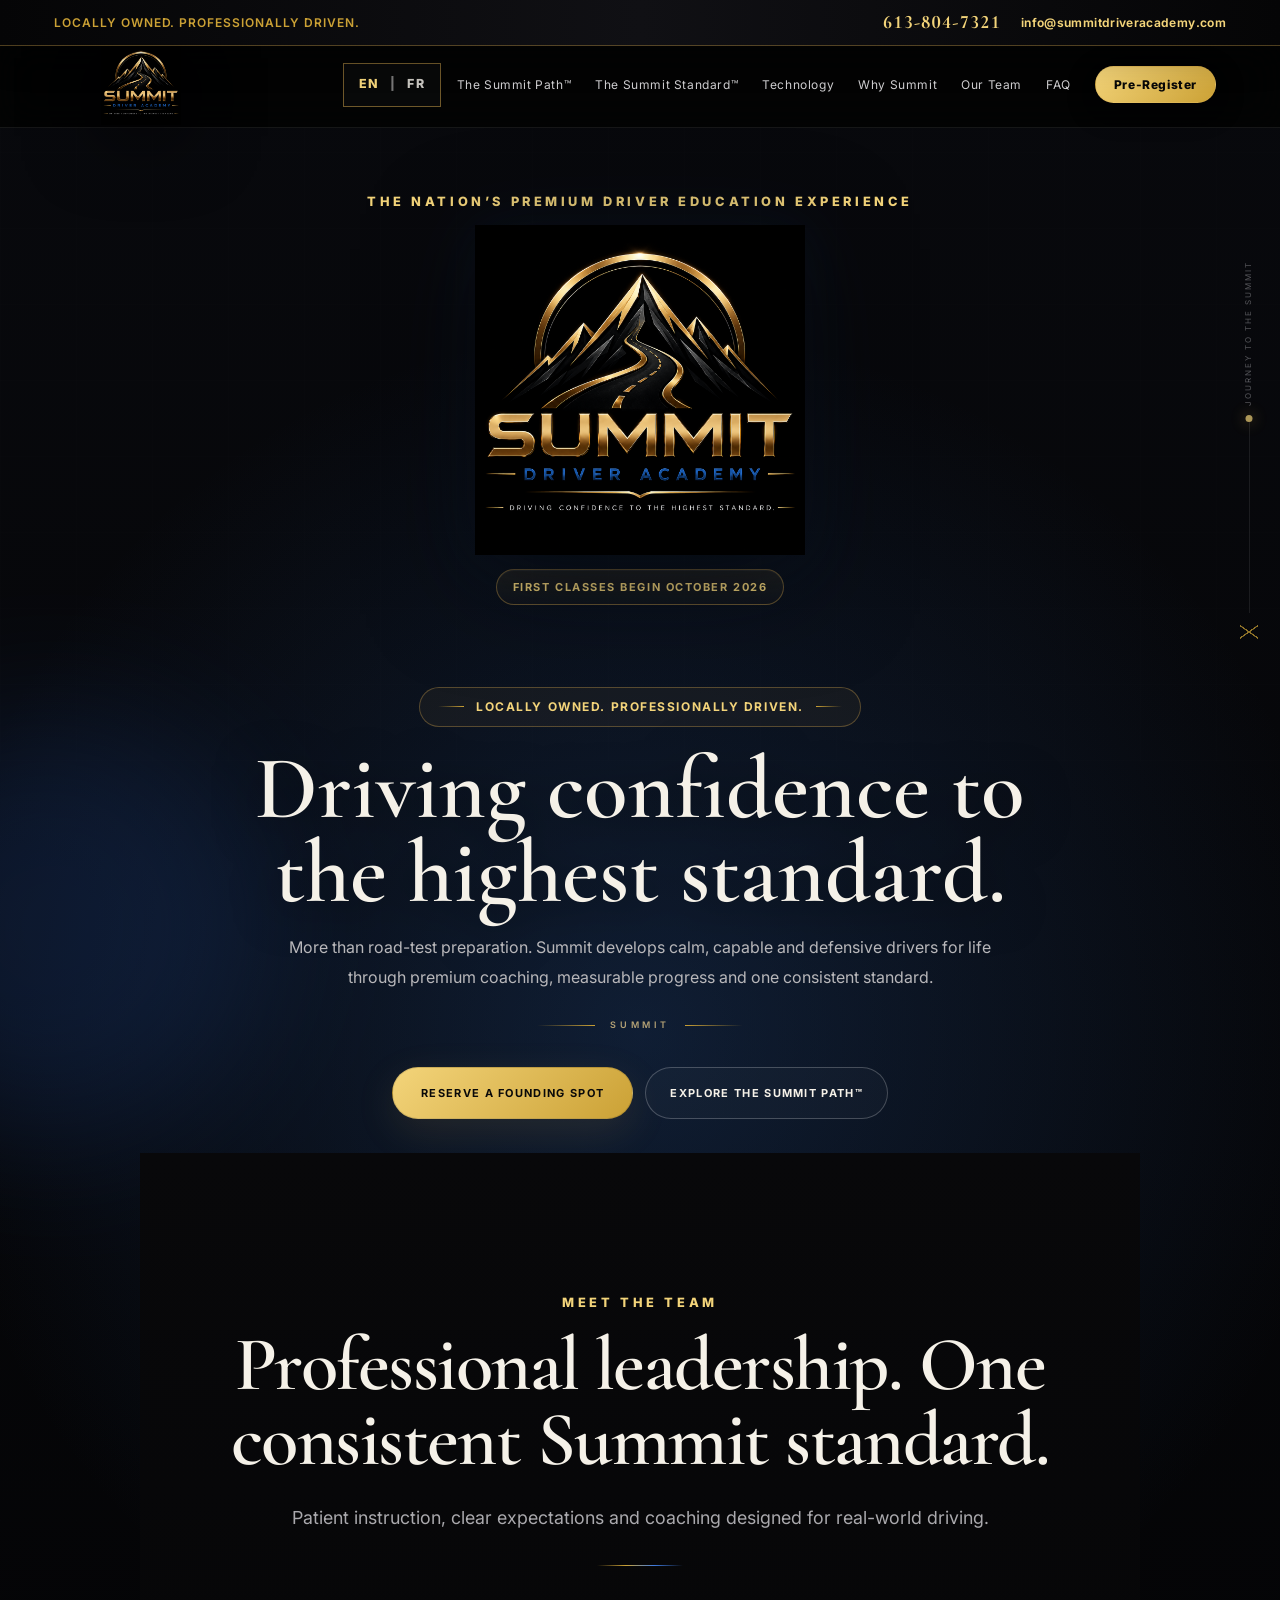
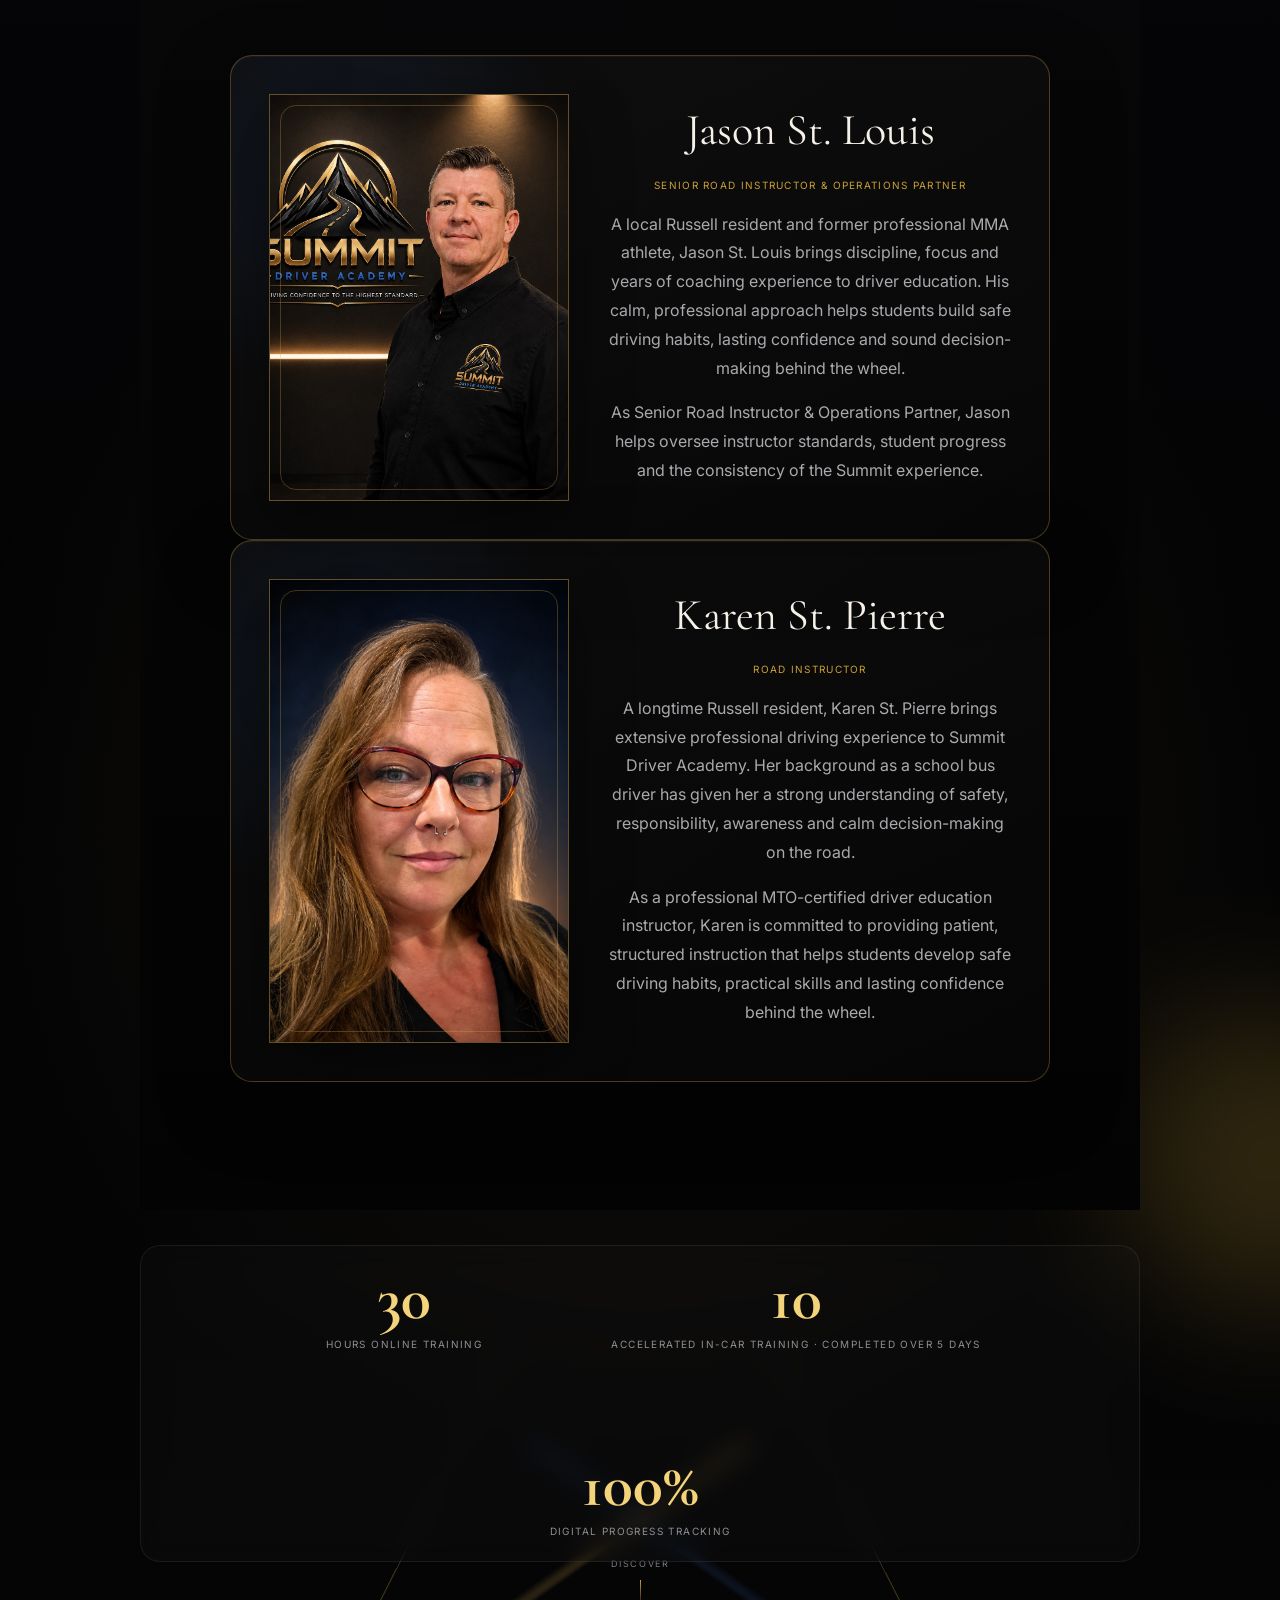
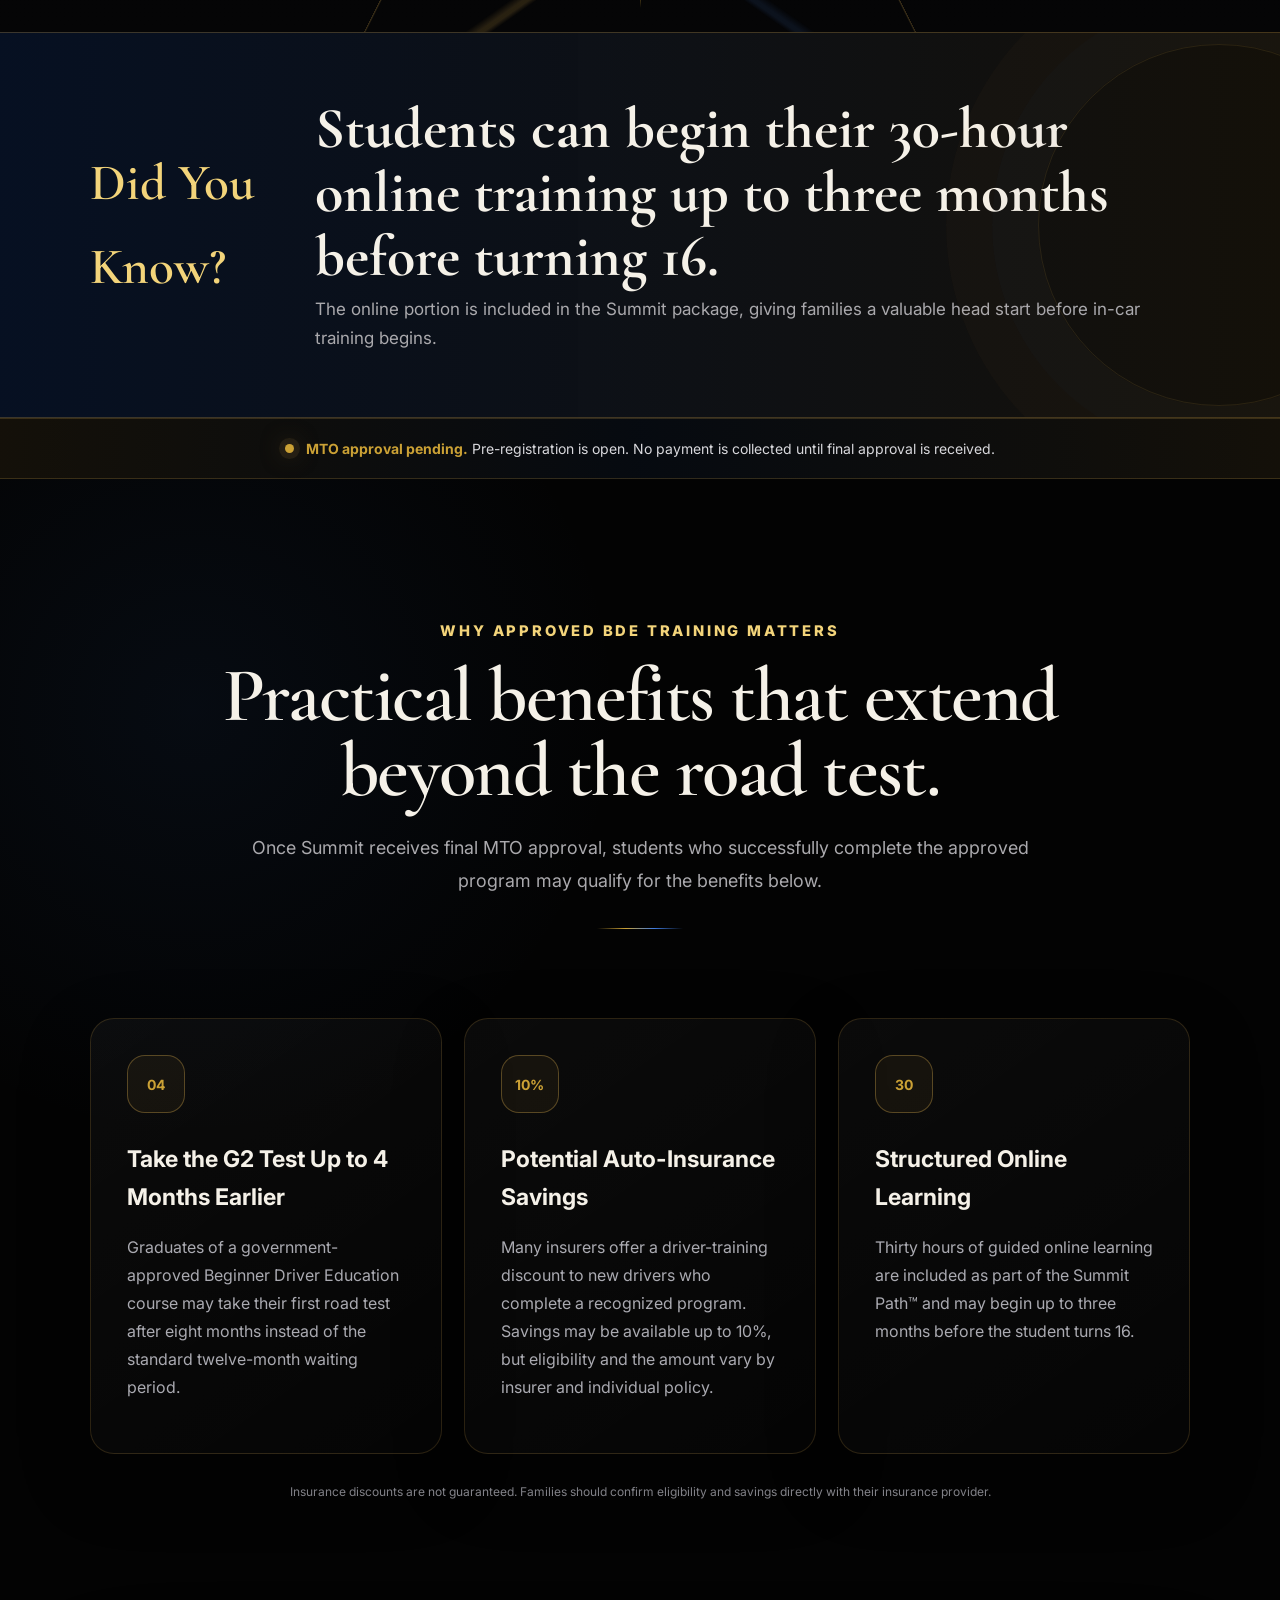
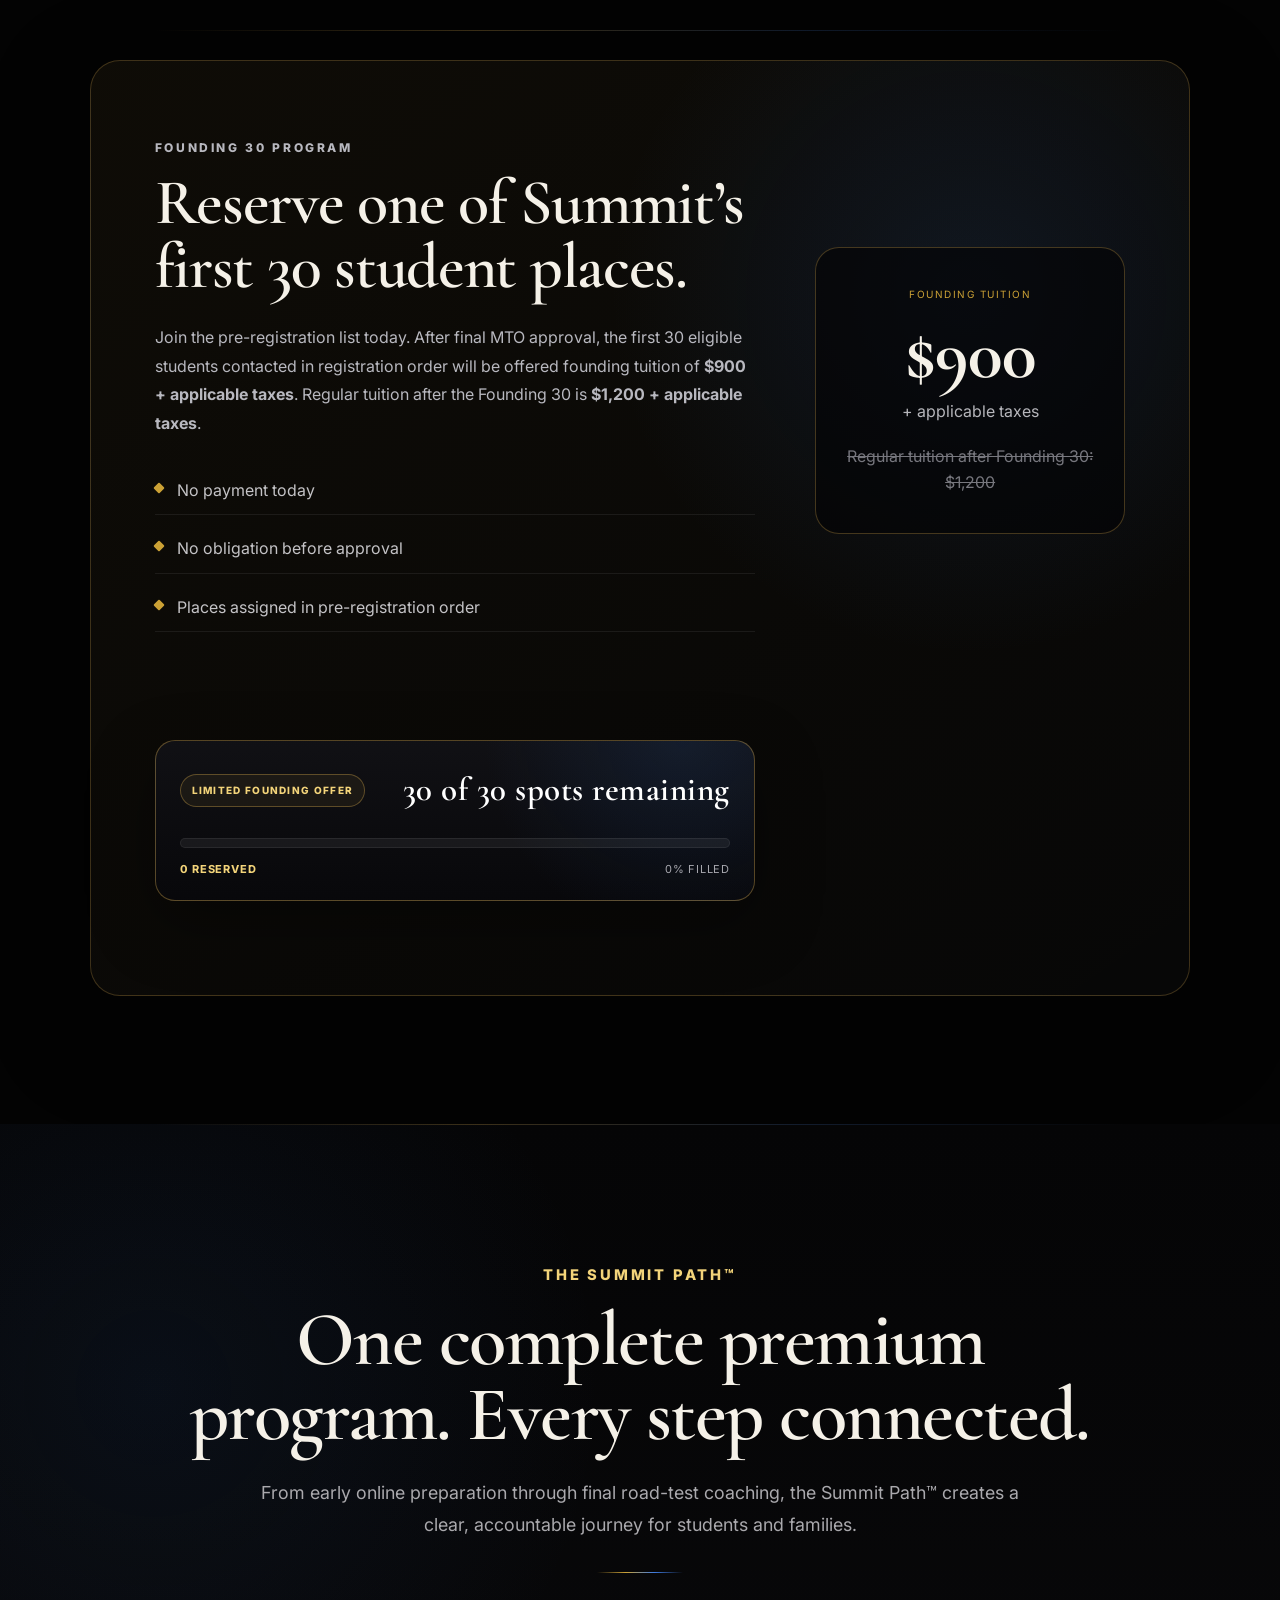
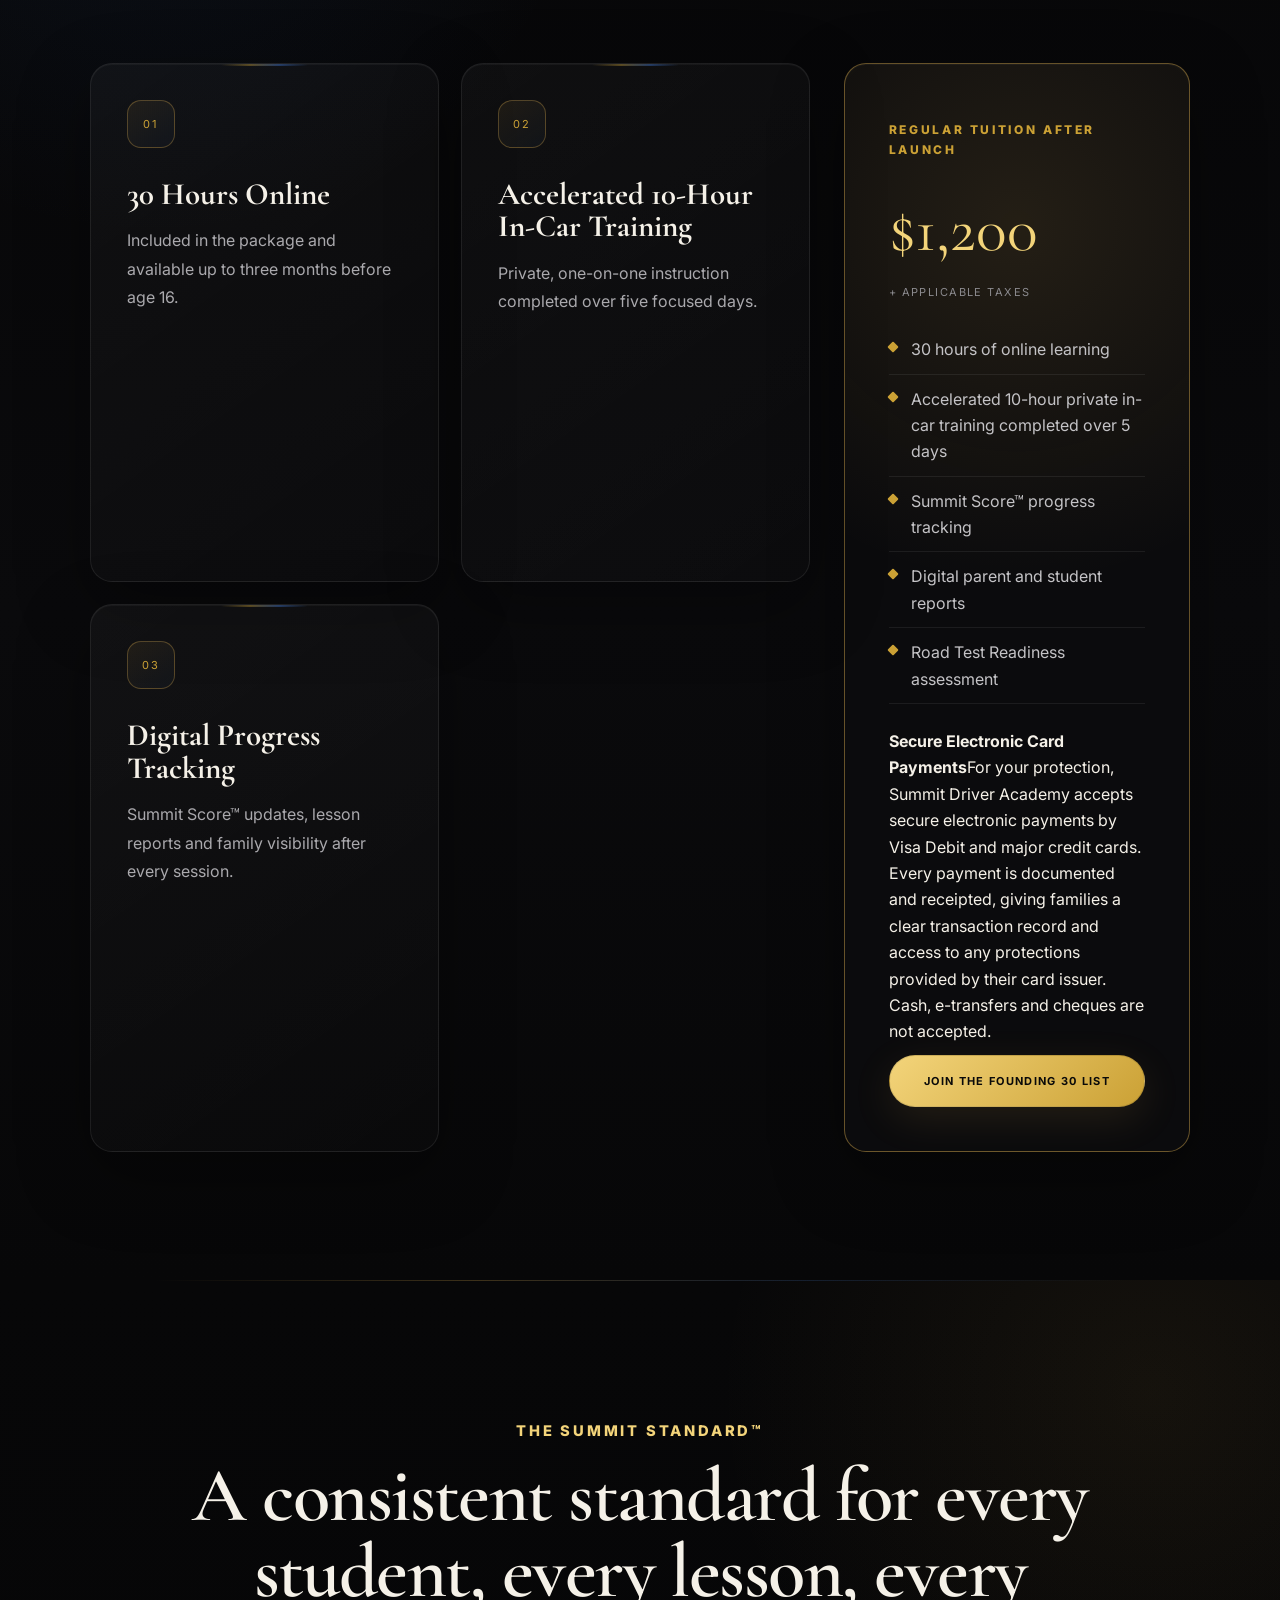
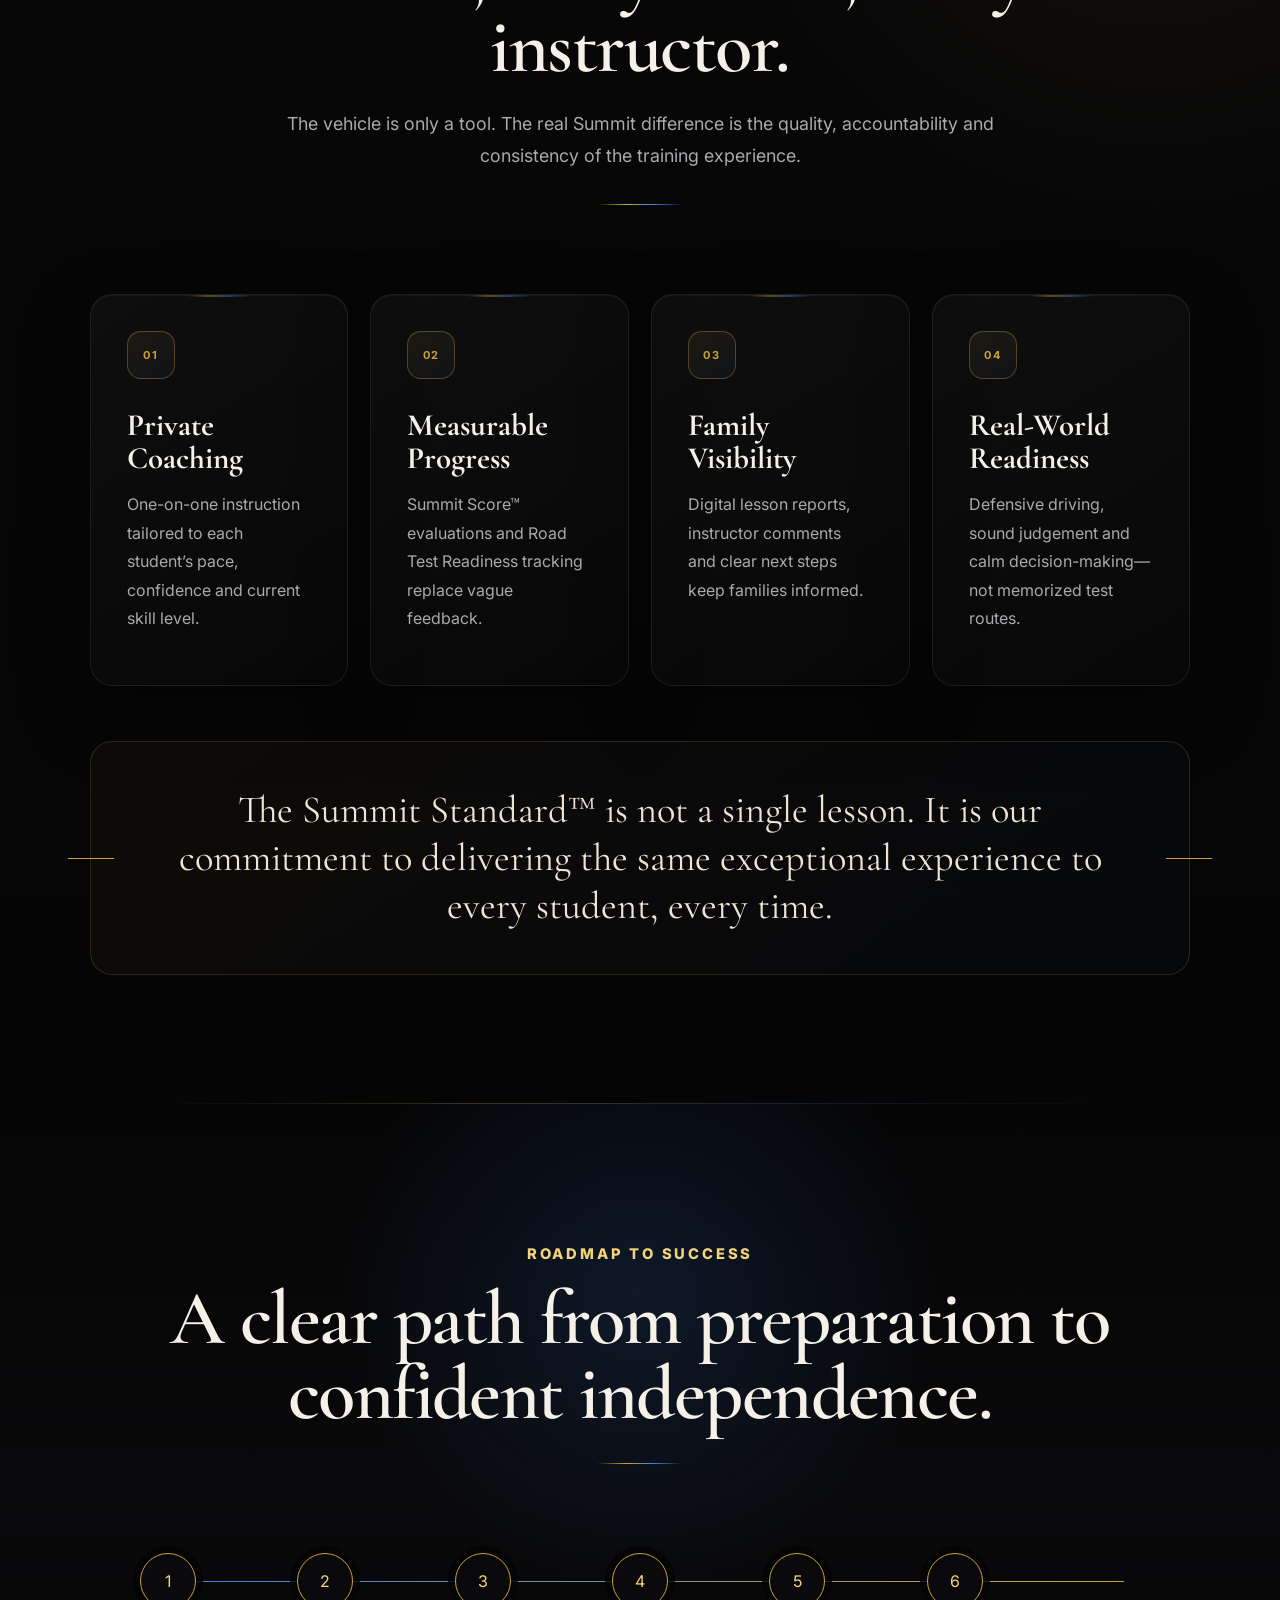
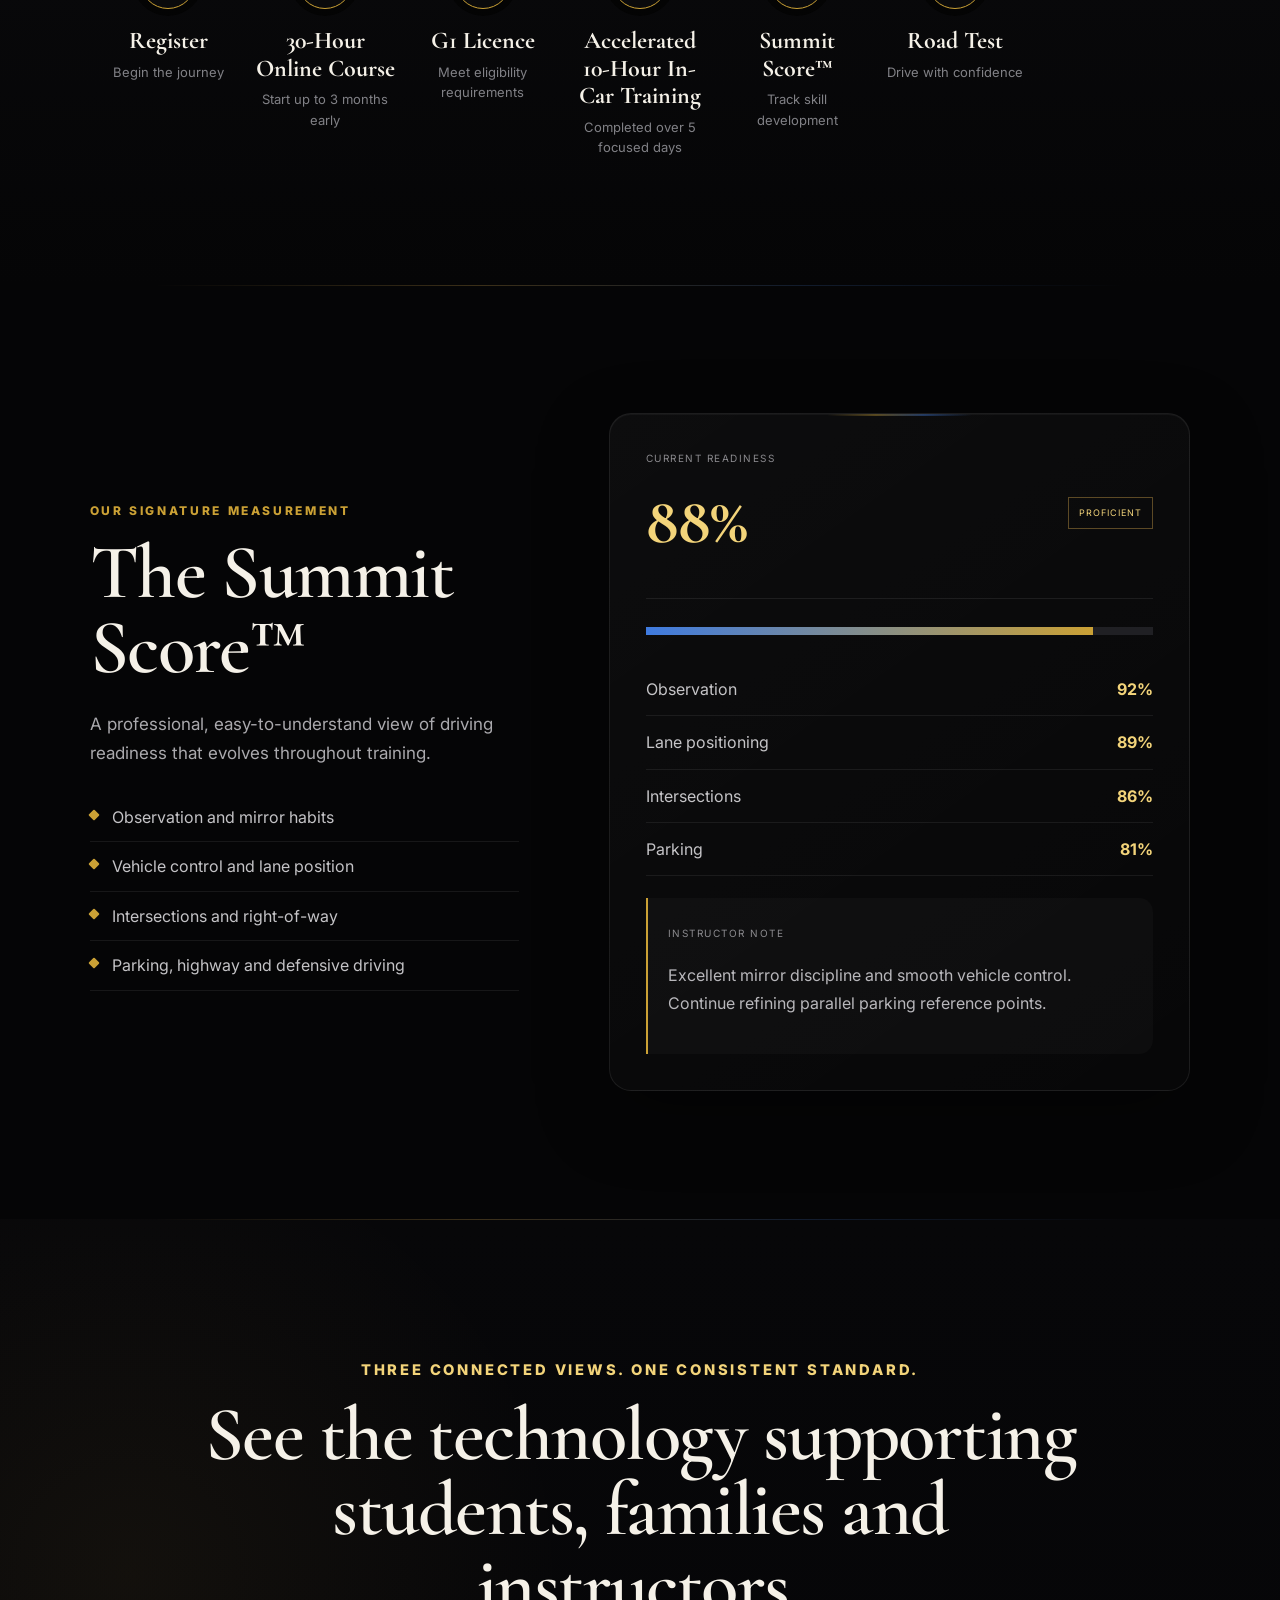
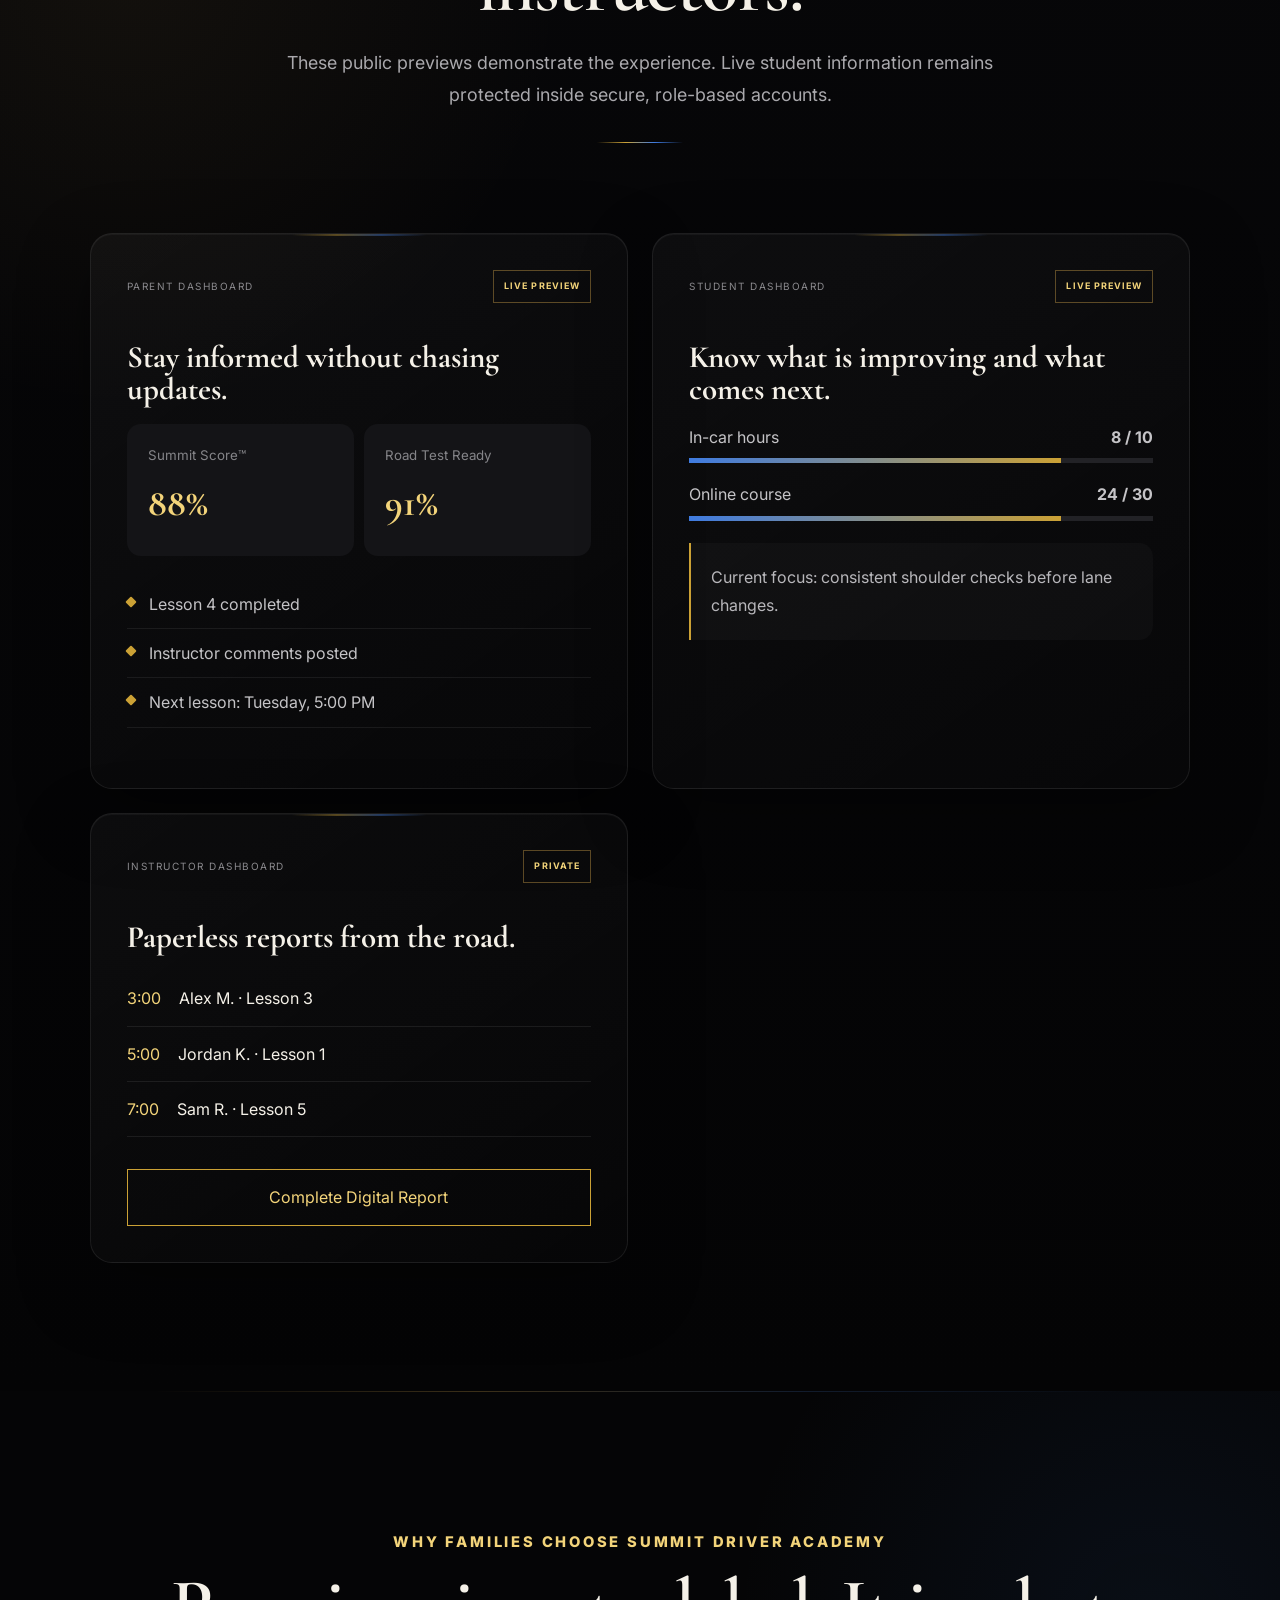
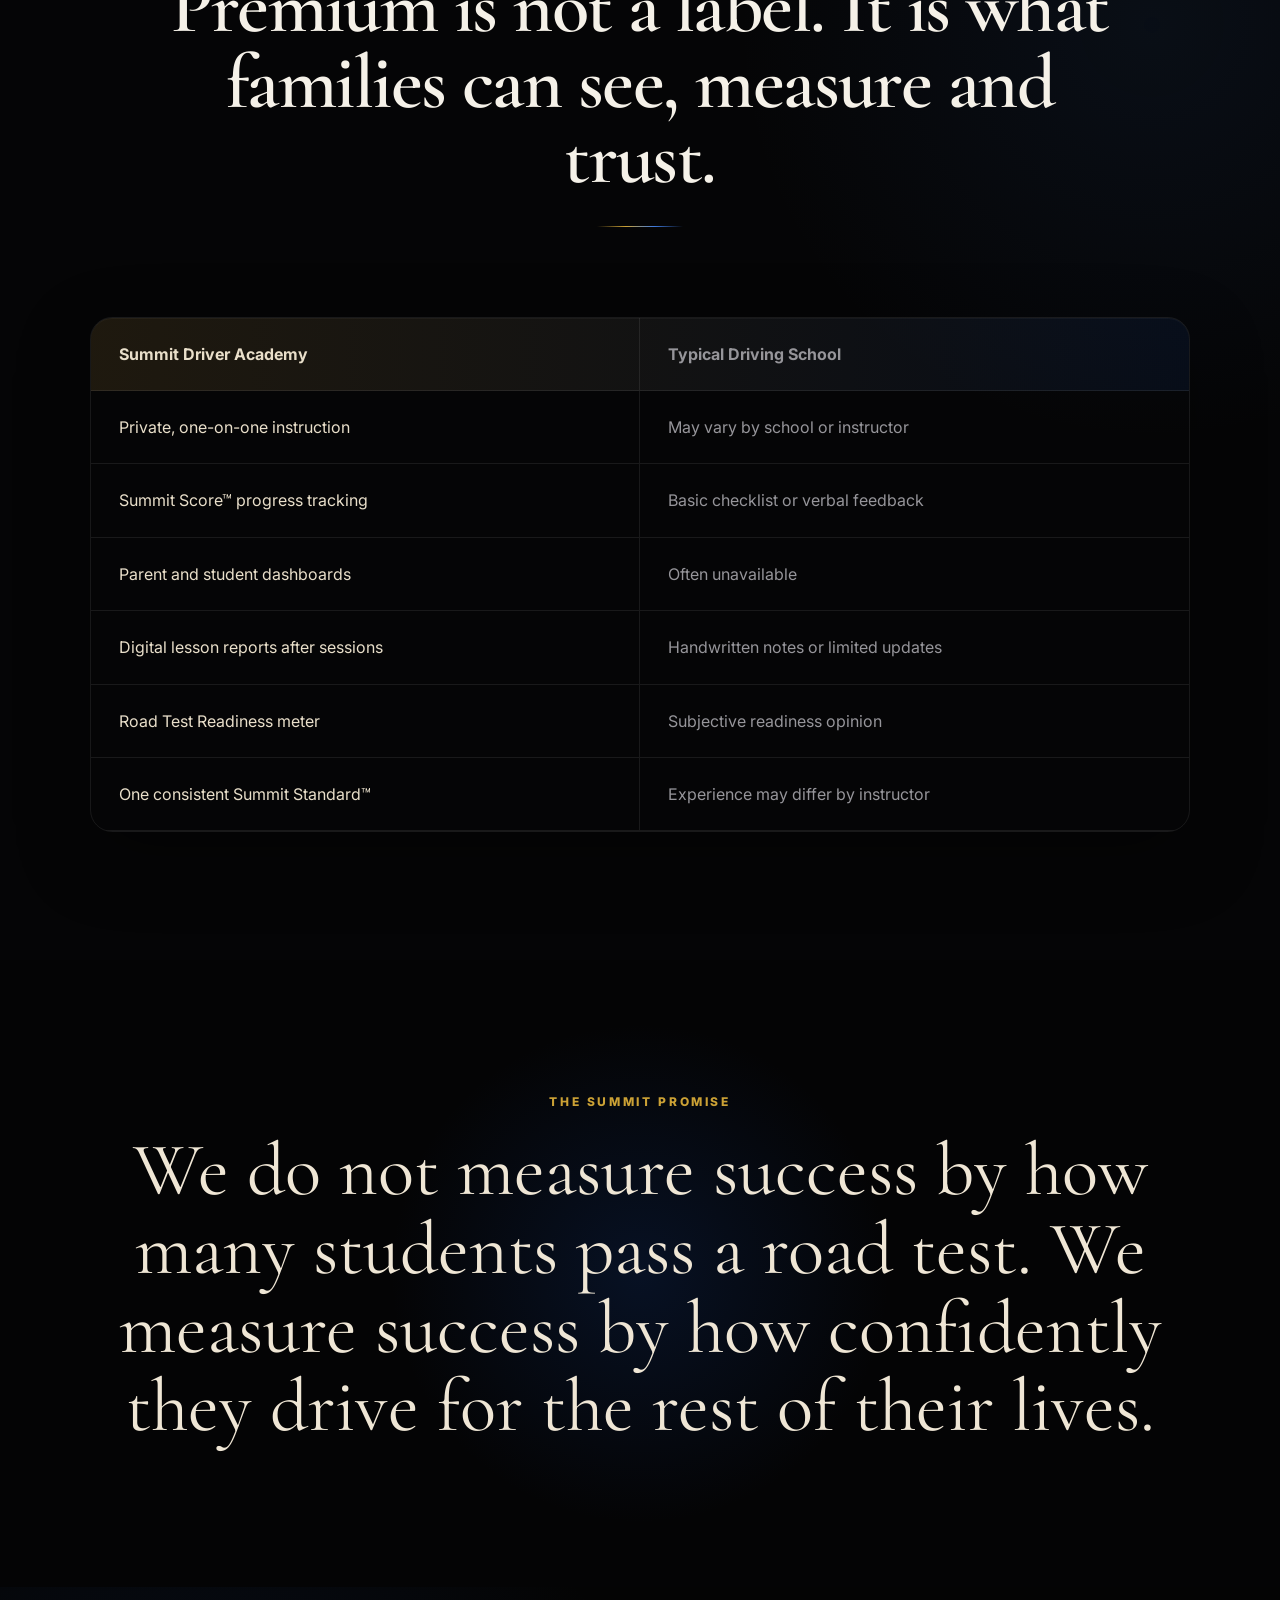
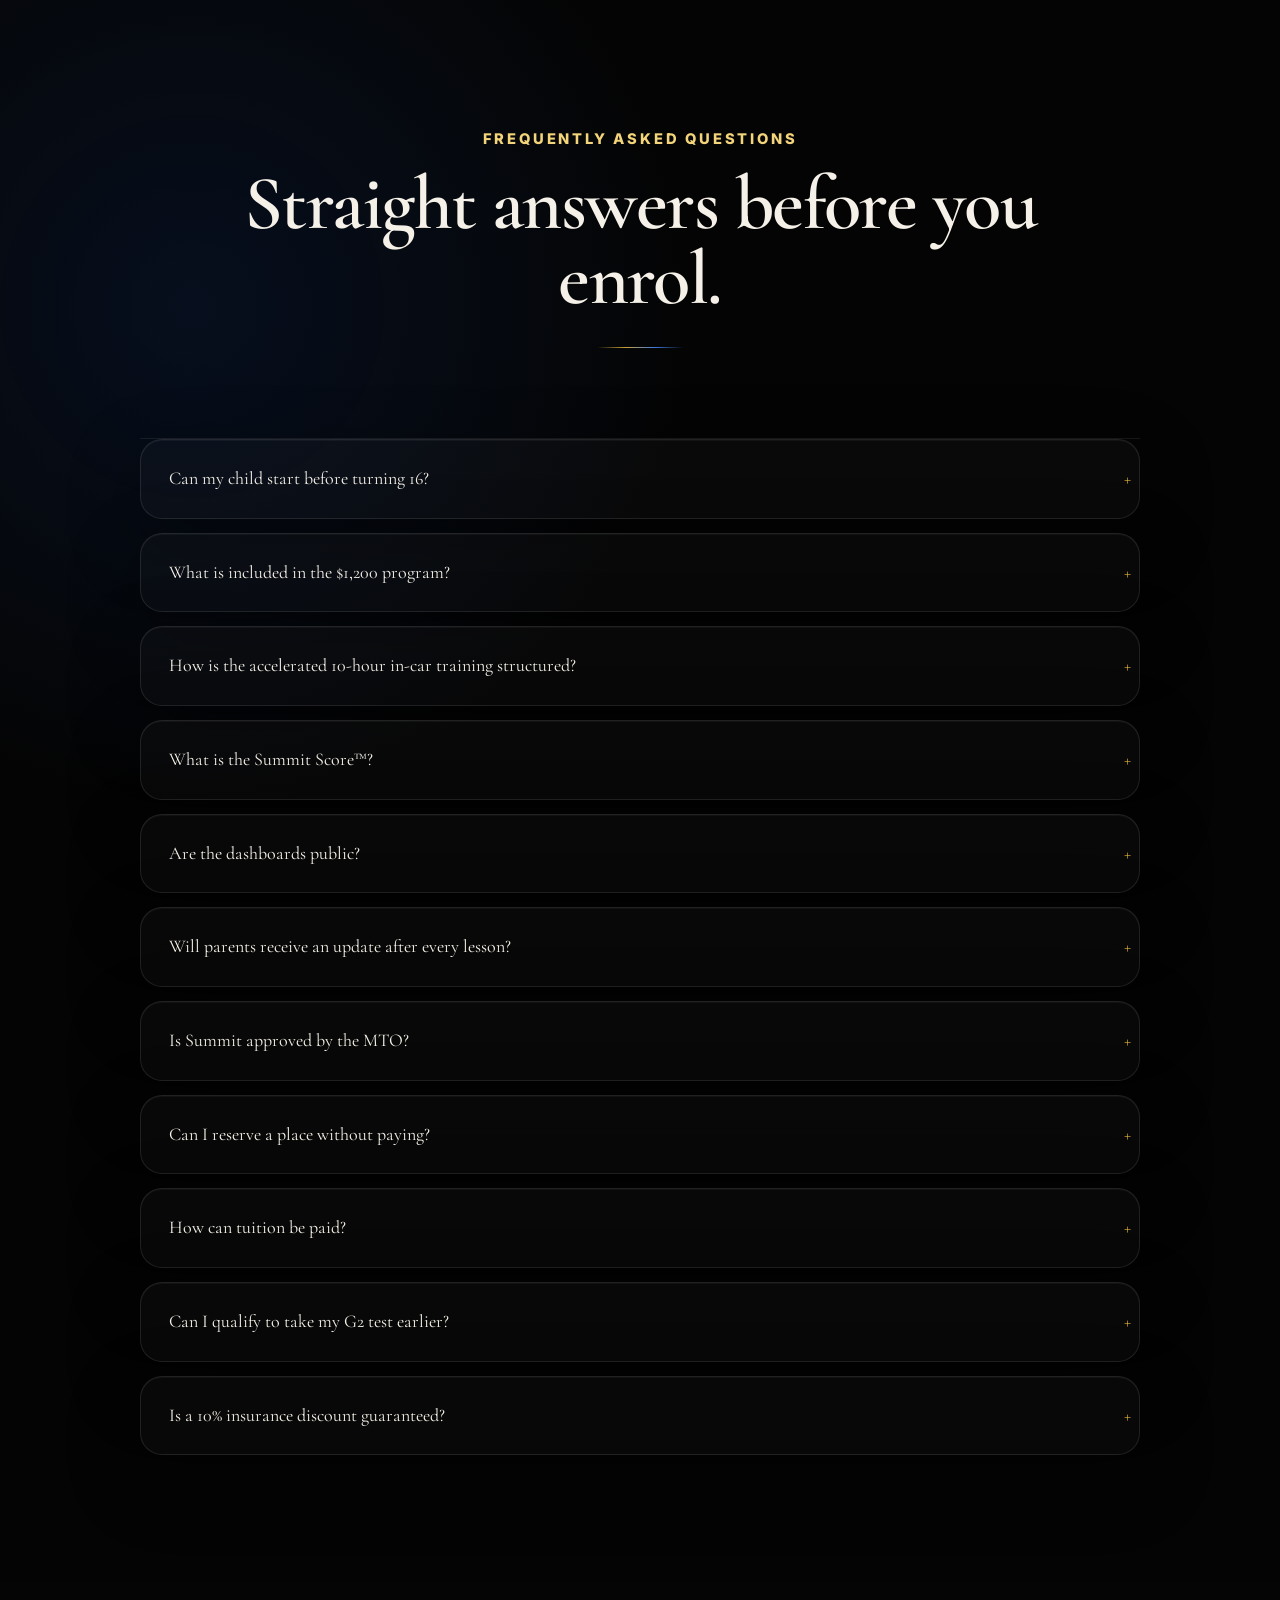
==== index.html @ 3237d80f "refresh Karen headshot" ====
<!DOCTYPE html>

<html lang="en">
<head>
  <meta name="google-site-verification" content="ymYVEwKS_wI_VDzBYuymHHFyjjssd9YG1delGJghs8E" />
<meta charset="utf-8"/>
<meta content="width=device-width, initial-scale=1" name="viewport"/>
<meta content="Summit Driver Academy Inc. — premium bilingual driver education serving Russell, Embrun, Casselman and Ottawa. No-payment pre-registration open while final MTO approval is pending." name="description"/>
<meta content="#050505" name="theme-color"/>
<title>Summit Driver Academy | The Nation’s Premium Driver Education Experience</title>
<link href="https://fonts.googleapis.com" rel="preconnect"/>
<link crossorigin="" href="https://fonts.gstatic.com" rel="preconnect"/>
<link href="https://fonts.googleapis.com/css2?family=Cormorant+Garamond:wght@500;600;700&amp;family=Inter:wght@400;500;600;700&amp;display=swap" rel="stylesheet"/>
<link href="styles.css" rel="stylesheet">
</link></head>
<body>
<a class="skip-link" href="#main">Skip to content</a>
<div class="contact-strip">
<div><span>Locally Owned. Professionally Driven.</span><a href="tel:+16138047321">613-804-7321</a><a href="mailto:info@summitdriveracademy.com">info@summitdriveracademy.com</a></div>
</div>
<header class="site-header" id="top">
<a aria-label="Summit Driver Academy home" class="brand" href="#top"><img alt="Summit Driver Academy logo" src="assets/summit-logo.png" width="1254" height="1254" decoding="async"/></a>
<div aria-label="Language selector" class="language-switch">
<a aria-current="page" class="active" href="index.html" lang="en">EN</a>
<span aria-hidden="true">|</span>
<a href="fr/index.html" lang="fr">FR</a>
</div>
<button type="button" aria-expanded="false" aria-controls="primary-navigation" aria-label="Open navigation" class="menu-toggle"><span></span><span></span><span></span></button>
<nav id="primary-navigation" aria-label="Primary navigation" class="nav">
<a href="#path">The Summit Path™</a>
<a href="#standard">The Summit Standard™</a>
<a href="#technology">Technology</a>
<a href="#families">Why Summit</a>
<a href="#team">Our Team</a>
<a href="#faq">FAQ</a>
<a class="nav-cta" href="#contact">Pre-Register</a>
</nav>
</header>
<main id="main">
<aside aria-hidden="true" class="journey-rail">
<span class="journey-label">JOURNEY TO THE SUMMIT</span>
<div class="journey-track"><i class="journey-progress"></i></div>
<span class="journey-peak"></span>
</aside>
<section aria-labelledby="hero-title" class="hero">
<div class="hero-glow glow-one"></div><div class="hero-glow glow-two"></div><div aria-hidden="true" class="road-lines"></div>
<div class="hero-content reveal">
<p class="eyebrow">The Nation’s Premium Driver Education Experience</p>
<img alt="Summit Driver Academy" class="hero-logo" src="assets/summit-logo.png" width="1254" height="1254" decoding="async"/>
<div class="launch-badge">First Classes Begin October 2026</div>
<div class="hero-brand-promise">
<span>Locally Owned. Professionally Driven.</span>
</div>
<h1 id="hero-title">Driving confidence to the highest standard.</h1>
<p class="hero-copy">More than road-test preparation. Summit develops calm, capable and defensive drivers for life through premium coaching, measurable progress and one consistent standard.</p>
<div aria-hidden="true" class="hero-signature"><span></span><b>SUMMIT</b><span></span></div>
<div class="hero-actions">
<a class="button button-primary" href="#contact">Reserve a Founding Spot</a>
<a class="button button-secondary" href="#path">Explore the Summit Path™</a>
</div>
<section class="section team-section" id="team">
<div class="section-heading reveal"><p class="eyebrow">Meet the Team</p><h2>Professional leadership. One consistent Summit standard.</h2><p>Patient instruction, clear expectations and coaching designed for real-world driving.</p></div>
<article class="team-card reveal"><div class="team-photo"><img loading="lazy" decoding="async" width="1149" height="1369" alt="Jason St. Louis, Senior Road Instructor and Operations Partner at Summit Driver Academy" src="assets/jason-st-louis-headshot.jpeg"/></div><div><p class="team-name">Jason St. Louis</p><p class="team-title">Senior Road Instructor &amp; Operations Partner</p><p>A local Russell resident and former professional MMA athlete, Jason St. Louis brings discipline, focus and years of coaching experience to driver education. His calm, professional approach helps students build safe driving habits, lasting confidence and sound decision-making behind the wheel.</p><p>As Senior Road Instructor &amp; Operations Partner, Jason helps oversee instructor standards, student progress and the consistency of the Summit experience.</p></div></article>
<article class="team-card reveal"><div class="team-photo"><img loading="lazy" decoding="async" width="1122" height="1402" alt="Karen St. Pierre, Road Instructor at Summit Driver Academy" src="assets/karen-st-pierre-headshot.png?v=2"/></div><div><p class="team-name">Karen St. Pierre</p><p class="team-title">Road Instructor</p><p>A longtime Russell resident, Karen St. Pierre brings extensive professional driving experience to Summit Driver Academy. Her background as a school bus driver has given her a strong understanding of safety, responsibility, awareness and calm decision-making on the road.</p><p>As a professional MTO-certified driver education instructor, Karen is committed to providing patient, structured instruction that helps students develop safe driving habits, practical skills and lasting confidence behind the wheel.</p></div></article>
</section>
<div aria-label="Program highlights" class="hero-proof">
<div><strong>30</strong><span>Hours online training</span></div>
<div><strong>10</strong><span>Accelerated in-car training · completed over 5 days</span></div>
<div><strong>100%</strong><span>Digital progress tracking</span></div>
</div>
</div>
<a class="scroll-cue" href="#did-you-know"><span>Discover</span><i></i></a>
</section>
<section class="notice-band" id="did-you-know">
<div class="notice-inner reveal">
<span class="notice-kicker">Did You Know?</span>
<div>
<h2>Students can begin their 30-hour online training up to three months before turning 16.</h2>
<p>The online portion is included in the Summit package, giving families a valuable head start before in-car training begins.</p>
</div>
</div>
</section><section aria-label="Current launch status" class="approval-banner">
<div class="approval-inner reveal">
<span aria-hidden="true" class="status-dot"></span>
<p><strong>MTO approval pending.</strong> Pre-registration is open. No payment is collected until final approval is received.</p>
</div>
</section><section class="section benefits-section" id="benefits">
<div class="section-heading reveal">
<p class="eyebrow">Why Approved BDE Training Matters</p>
<h2>Practical benefits that extend beyond the road test.</h2>
<p>Once Summit receives final MTO approval, students who successfully complete the approved program may qualify for the benefits below.</p>
</div>
<div class="benefit-grid">
<article class="benefit-card reveal"><span aria-hidden="true">04</span><h3>Take the G2 Test Up to 4 Months Earlier</h3><p>Graduates of a government-approved Beginner Driver Education course may take their first road test after eight months instead of the standard twelve-month waiting period.</p></article>
<article class="benefit-card reveal"><span aria-hidden="true">10%</span><h3>Potential Auto-Insurance Savings</h3><p>Many insurers offer a driver-training discount to new drivers who complete a recognized program. Savings may be available up to 10%, but eligibility and the amount vary by insurer and individual policy.</p></article>
<article class="benefit-card reveal"><span aria-hidden="true">30</span><h3>Structured Online Learning</h3><p>Thirty hours of guided online learning are included as part of the Summit Path™ and may begin up to three months before the student turns 16.</p></article>
</div>
<p class="legal-note reveal">Insurance discounts are not guaranteed. Families should confirm eligibility and savings directly with their insurance provider.</p>
</section><section class="section founding-section" id="founding-30">
<div class="founding-shell reveal">
<div class="founding-copy">
<p class="eyebrow">Founding 30 Program</p>
<h2>Reserve one of Summit’s first 30 student places.</h2>
<p>Join the pre-registration list today. After final MTO approval, the first 30 eligible students contacted in registration order will be offered founding tuition of <strong>$900 + applicable taxes</strong>. Regular tuition after the Founding 30 is <strong>$1,200 + applicable taxes</strong>.</p>
<ul class="check-list compact"><li>No payment today</li><li>No obligation before approval</li><li>Places assigned in pre-registration order</li></ul>
</div>
<div aria-label="Founding 30 tuition" class="founding-price"><small>Founding tuition</small><strong>$900</strong><span>+ applicable taxes</span><em class="regular-tuition">Regular tuition after Founding 30: $1,200</em></div>

<div class="founding-counter" data-total="30" data-reserved="0" aria-label="Founding 30 availability">
  <div class="founding-counter-top">
    <span class="founding-counter-badge">Limited Founding Offer</span>
    <strong><span class="founding-remaining">30</span> of 30 spots remaining</strong>
  </div>
  <div class="founding-progress-track" role="progressbar" aria-valuemin="0" aria-valuemax="30" aria-valuenow="0" aria-label="Founding spots reserved">
    <span class="founding-progress-fill"></span>
  </div>
  <div class="founding-counter-meta">
    <span><span class="founding-reserved">0</span> reserved</span>
    <span><span class="founding-percent">0</span>% filled</span>
  </div>
</div>

</div>
</section>
<section class="section path-section" id="path">
<div class="section-heading reveal">
<p class="eyebrow">The Summit Path™</p>
<h2>One complete premium program. Every step connected.</h2>
<p>From early online preparation through final road-test coaching, the Summit Path™ creates a clear, accountable journey for students and families.</p>
</div>
<div class="path-layout">
<div class="path-steps">
<article class="path-card reveal"><span>01</span><h3>30 Hours Online</h3><p>Included in the package and available up to three months before age 16.</p></article>
<article class="path-card reveal"><span>02</span><h3>Accelerated 10-Hour In-Car Training</h3><p>Private, one-on-one instruction completed over five focused days.</p></article>
<article class="path-card reveal"><span>03</span><h3>Digital Progress Tracking</h3><p>Summit Score™ updates, lesson reports and family visibility after every session.</p></article>
</div>
<aside aria-label="Summit Path price" class="investment-card reveal">
<p class="eyebrow">Regular Tuition After Launch</p>
<div class="price">$1,200 <small>+ applicable taxes</small></div>
<ul>
<li>30 hours of online learning</li>
<li>Accelerated 10-hour private in-car training completed over 5 days</li>
<li>Summit Score™ progress tracking</li>
<li>Digital parent and student reports</li>
<li>Road Test Readiness assessment</li>
</ul>
<div class="payment-notice" aria-label="Accepted payment methods"><strong>Secure Electronic Card Payments</strong><span>For your protection, Summit Driver Academy accepts secure electronic payments by Visa Debit and major credit cards. Every payment is documented and receipted, giving families a clear transaction record and access to any protections provided by their card issuer. Cash, e-transfers and cheques are not accepted.</span></div>
<a class="button button-primary full" href="#contact">Join the Founding 30 List</a>
</aside>
</div>
</section>
<section class="section standard-section" id="standard">
<div class="section-heading reveal">
<p class="eyebrow">The Summit Standard™</p>
<h2>A consistent standard for every student, every lesson, every instructor.</h2>
<p>The vehicle is only a tool. The real Summit difference is the quality, accountability and consistency of the training experience.</p>
</div>
<div class="standard-grid">
<article class="standard-card reveal"><b>01</b><h3>Private Coaching</h3><p>One-on-one instruction tailored to each student’s pace, confidence and current skill level.</p></article>
<article class="standard-card reveal"><b>02</b><h3>Measurable Progress</h3><p>Summit Score™ evaluations and Road Test Readiness tracking replace vague feedback.</p></article>
<article class="standard-card reveal"><b>03</b><h3>Family Visibility</h3><p>Digital lesson reports, instructor comments and clear next steps keep families informed.</p></article>
<article class="standard-card reveal"><b>04</b><h3>Real-World Readiness</h3><p>Defensive driving, sound judgement and calm decision-making—not memorized test routes.</p></article>
</div>
<blockquote class="standard-quote reveal">The Summit Standard™ is not a single lesson. It is our commitment to delivering the same exceptional experience to every student, every time.</blockquote>
</section>
<section class="section roadmap-section" id="roadmap">
<div class="section-heading reveal"><p class="eyebrow">Roadmap to Success</p><h2>A clear path from preparation to confident independence.</h2></div>
<ol class="roadmap reveal">
<li><span>1</span><strong>Register</strong><small>Begin the journey</small></li>
<li><span>2</span><strong>30-Hour Online Course</strong><small>Start up to 3 months early</small></li>
<li><span>3</span><strong>G1 Licence</strong><small>Meet eligibility requirements</small></li>
<li><span>4</span><strong>Accelerated 10-Hour In-Car Training</strong><small>Completed over 5 focused days</small></li>
<li><span>5</span><strong>Summit Score™</strong><small>Track skill development</small></li>
<li><span>6</span><strong>Road Test</strong><small>Drive with confidence</small></li>
</ol>
</section>
<section class="section score-section" id="score">
<div class="score-copy reveal">
<p class="eyebrow">Our Signature Measurement</p><h2>The Summit Score™</h2>
<p>A professional, easy-to-understand view of driving readiness that evolves throughout training.</p>
<ul class="check-list"><li>Observation and mirror habits</li><li>Vehicle control and lane position</li><li>Intersections and right-of-way</li><li>Parking, highway and defensive driving</li></ul>
</div>
<div class="dashboard-card score-panel reveal">
<div class="card-top"><div><span>Current readiness</span><strong>88%</strong></div><em>Proficient</em></div>
<div class="meter"><i style="width:88%"></i></div>
<div class="skill-row"><span>Observation</span><b>92%</b></div><div class="skill-row"><span>Lane positioning</span><b>89%</b></div><div class="skill-row"><span>Intersections</span><b>86%</b></div><div class="skill-row"><span>Parking</span><b>81%</b></div>
<div class="note"><small>Instructor note</small><p>Excellent mirror discipline and smooth vehicle control. Continue refining parallel parking reference points.</p></div>
</div>
</section>
<section class="section technology-section" id="technology">
<div class="section-heading reveal"><p class="eyebrow">Three Connected Views. One Consistent Standard.</p><h2>See the technology supporting students, families and instructors.</h2><p>These public previews demonstrate the experience. Live student information remains protected inside secure, role-based accounts.</p></div>
<div class="dashboard-grid">
<article class="dashboard-card reveal"><div class="dash-head"><span>Parent Dashboard</span><b>Live Preview</b></div><h3>Stay informed without chasing updates.</h3><div class="metric-pair"><div><small>Summit Score™</small><strong>88%</strong></div><div><small>Road Test Ready</small><strong>91%</strong></div></div><ul class="mini-list"><li>Lesson 4 completed</li><li>Instructor comments posted</li><li>Next lesson: Tuesday, 5:00 PM</li></ul></article>
<article class="dashboard-card reveal"><div class="dash-head"><span>Student Dashboard</span><b>Live Preview</b></div><h3>Know what is improving and what comes next.</h3><div class="progress-line"><span>In-car hours</span><b>8 / 10</b><i><u style="width:80%"></u></i></div><div class="progress-line"><span>Online course</span><b>24 / 30</b><i><u style="width:80%"></u></i></div><p class="focus-box">Current focus: consistent shoulder checks before lane changes.</p></article>
<article class="dashboard-card reveal"><div class="dash-head"><span>Instructor Dashboard</span><b>Private</b></div><h3>Paperless reports from the road.</h3><ul class="schedule-list"><li><time>3:00</time><span>Alex M. · Lesson 3</span></li><li><time>5:00</time><span>Jordan K. · Lesson 1</span></li><li><time>7:00</time><span>Sam R. · Lesson 5</span></li></ul><button class="demo-button" type="button">Complete Digital Report</button></article>
</div>
</section>
<section class="section families-section" id="families">
<div class="section-heading reveal"><p class="eyebrow">Why Families Choose Summit Driver Academy</p><h2>Premium is not a label. It is what families can see, measure and trust.</h2></div>
<div aria-label="Summit compared with a typical driving school" class="comparison reveal" role="table">
<div class="comparison-head" role="row"><div role="columnheader">Summit Driver Academy</div><div role="columnheader">Typical Driving School</div></div>
<div role="row"><div role="cell">Private, one-on-one instruction</div><div role="cell">May vary by school or instructor</div></div>
<div role="row"><div role="cell">Summit Score™ progress tracking</div><div role="cell">Basic checklist or verbal feedback</div></div>
<div role="row"><div role="cell">Parent and student dashboards</div><div role="cell">Often unavailable</div></div>
<div role="row"><div role="cell">Digital lesson reports after sessions</div><div role="cell">Handwritten notes or limited updates</div></div>
<div role="row"><div role="cell">Road Test Readiness meter</div><div role="cell">Subjective readiness opinion</div></div>
<div role="row"><div role="cell">One consistent Summit Standard™</div><div role="cell">Experience may differ by instructor</div></div>
</div>
</section>

<section class="promise-section">
<div class="promise-inner reveal"><p class="eyebrow">The Summit Promise</p><blockquote>We do not measure success by how many students pass a road test. We measure success by how confidently they drive for the rest of their lives.</blockquote></div>
</section>
<section class="section faq-section" id="faq">
<div class="section-heading reveal"><p class="eyebrow">Frequently Asked Questions</p><h2>Straight answers before you enrol.</h2></div>
<div class="faq-list reveal">
<details><summary>Can my child start before turning 16?</summary><p>Yes. A student can begin the included 30-hour online training up to three months before turning 16. In-car instruction begins once the student meets the applicable licensing and eligibility requirements.</p></details>
<details><summary>What is included in the $1,200 program?</summary><p>The Summit Path™ includes 30 hours of online learning, accelerated 10-hour private in-car training completed over 5 days, Summit Score™ tracking, digital progress reports and Road Test Readiness assessment. Applicable taxes are additional.</p></details>
<details><summary>How is the accelerated 10-hour in-car training structured?</summary><p>Students complete 10 hours of private, one-on-one in-car instruction over 5 focused days, with each lesson tailored to the student’s progress and readiness.</p></details>
<details><summary>What is the Summit Score™?</summary><p>It is Summit’s structured progress measurement across observation, intersections, lane positioning, parking, highway driving, defensive driving and other core skills.</p></details>
<details><summary>Are the dashboards public?</summary><p>The website shows polished previews so families can understand the experience. Actual parent, student, instructor and admin dashboards are private and require secure login credentials.</p></details>
<details><summary>Will parents receive an update after every lesson?</summary><p>Yes. Digital reports can include completed skills, instructor comments, current focus areas, Summit Score™ changes and Road Test Readiness progress.</p></details>
<details><summary>Is Summit approved by the MTO?</summary><p>Summit Driver Academy is currently awaiting final MTO approval. Pre-registration is open, but no payment is collected and no approved training is delivered until official approval is confirmed.</p></details>
<details><summary>Can I reserve a place without paying?</summary><p>Yes. Founding 30 pre-registration requires no payment. After final MTO approval, students will be contacted in pre-registration order to complete enrollment.</p></details><details><summary>How can tuition be paid?</summary><p>For your protection, Summit Driver Academy accepts secure electronic payments by Visa Debit and major credit cards. Every payment is documented and receipted, giving families a clear transaction record and access to any protections provided by their card issuer. Cash, e-transfers and cheques are not accepted.</p></details><details><summary>Can I qualify to take my G2 test earlier?</summary><p>After successfully completing a government-approved BDE course, a driver may be eligible to take the first road test after eight months instead of twelve months.</p></details><details><summary>Is a 10% insurance discount guaranteed?</summary><p>No. Many insurers offer a driver-training discount to new drivers who complete a recognized program, but eligibility and the amount vary by insurer, driver and policy.</p></details></div>
</section>
<section class="cta-section" id="contact">
<div class="cta-inner reveal"><p class="eyebrow">Founding 30 Pre-Registration</p><h2>Reserve your place—with no payment today.</h2><p>Submit your details to join the list. We will contact families in pre-registration order after final MTO approval.</p><form action="thank-you.html" class="interest-form prereg-form" id="founding-form" method="POST" name="founding-30"><p class="hidden-field"><label>Do not fill this out: <input autocomplete="off" name="bot-field" tabindex="-1"/></label></p><label><span>Parent or student name</span><input autocomplete="name" name="name" placeholder="Full name" required type="text"/></label><label><span>Email address</span><input autocomplete="email" name="email" placeholder="Email address" required type="email"/></label><label><span>Phone number</span><input autocomplete="tel" name="phone" placeholder="Phone number" required type="tel"/></label><label><span>Preferred language</span><select name="preferred-language"><option value="English">English</option><option value="French">Français</option></select></label><label><span>Preferred in-car training week</span><input aria-describedby="preferred-week-help" min="2026-10-05" name="preferred-week" required step="7" type="date"/><small id="preferred-week-help">Choose the Monday of your preferred five-day training week. Your selection is a request and will be confirmed by Summit.</small></label><label class="consent-row"><input name="consent" required type="checkbox"/><span>I consent to Summit contacting me about pre-registration and program approval. No payment will be collected.</span></label><button class="button button-primary" type="submit">Join the Founding 30</button></form>
  <small>No payment today. Pre-registration is not final enrollment and remains conditional on final MTO approval and student eligibility.</small></div>
</section>
</main>
<nav aria-label="Quick actions" class="mobile-action-bar">
<a href="#path"><span>Explore Program</span><strong>Summit Path™</strong></a>
<a href="tel:+16138047321"><span>Speak with Summit</span><strong>Call Now</strong></a>
<a class="mobile-primary" href="#contact"><span>No-payment pre-registration</span><strong>Reserve a Spot</strong></a>
</nav>
<footer>
<img alt="Summit Driver Academy" src="assets/summit-logo.png" width="1254" height="1254" decoding="async"/>
<div class="footer-contact footer-contact-v2">
<span class="footer-contact-kicker">Questions? Let’s talk.</span>
<h3>Call or email Summit</h3>
<a class="footer-phone" href="tel:+16138047321">613-804-7321</a>
<a class="footer-email" href="mailto:info@summitdriveracademy.com">info@summitdriveracademy.com</a>
<strong>Locally Owned. Professionally Driven.</strong>
<small>© <span id="year"></span> Summit Driver Academy Inc. Incorporated in Ontario. Proudly serving Russell, Embrun, Casselman, Ottawa and surrounding communities.</small>
</div>
<nav aria-label="Footer navigation" class="footer-links"><a href="#path">Program</a><a href="#families">Why Summit</a><a href="#team">Team</a><a href="#faq">FAQ</a><a href="#contact">Contact</a></nav>
</footer>
<script src="supabase-config.js"></script>
<script src="script.js"></script>
</body>
</html>
---- styles.css ----
:root{--black:#030303;--panel:#0b0b0d;--panel2:#111114;--gold:#cba135;--gold2:#f3d47a;--gold-dark:#a67a2a;--blue:#224e9e;--blue2:#3f7be0;--white:#f5f1e8;--muted:#aaa9ad;--line:rgba(255,255,255,.08);--shadow:0 32px 90px rgba(0,0,0,.52);--glass:rgba(255,255,255,.02)}
*{box-sizing:border-box}html{scroll-behavior:smooth;scroll-padding-top:140px}body{margin:0;background:var(--black);color:var(--white);font-family:Inter,system-ui,sans-serif;overflow-x:hidden}a{color:inherit;text-decoration:none}img{max-width:100%;display:block}button,input{font:inherit}.skip-link{position:fixed;left:12px;top:-60px;z-index:999;background:var(--gold);color:#050505;padding:12px 16px;font-weight:700}.skip-link:focus{top:12px}.site-header{height:86px;padding:0 5vw;display:flex;align-items:center;justify-content:space-between;position:fixed;inset:0 0 auto;z-index:100;background:rgba(3,3,3,.88);backdrop-filter:blur(18px);border-bottom:1px solid var(--line)}.brand img{width:154px;height:80px;object-fit:contain;filter:drop-shadow(0 12px 36px rgba(0,0,0,.6));border-radius:8px}.nav{display:flex;align-items:center;gap:24px}.nav a{font-size:12px;letter-spacing:.05em;color:#d0cfd1}.nav a:hover,.nav a:focus-visible{color:var(--gold2)}.nav a:focus-visible,.language-switch a:focus-visible,.button:focus-visible,.menu-toggle:focus-visible,input:focus-visible,select:focus-visible,textarea:focus-visible,details summary:focus-visible{outline:3px solid rgba(243,212,122,.8);outline-offset:4px}.nav-cta{border-radius:999px;background:linear-gradient(135deg,rgba(240,210,141,.06),rgba(214,168,76,.06));border:1px solid rgba(214,168,76,.28);padding:10px 18px;box-shadow:0 8px 30px rgba(0,0,0,.28)}.menu-toggle{display:none;background:none;border:0}.hero{min-height:100svh;display:grid;place-items:center;text-align:center;position:relative;overflow:hidden;padding:125px 6vw 70px;background:radial-gradient(circle at 50% 35%,rgba(18,59,134,.24),transparent 32%),linear-gradient(180deg,#09090b,#020202)}.hero-content{position:relative;z-index:2;max-width:1000px}.hero-logo{width:min(470px,78vw);height:330px;object-fit:contain;margin:0 auto -18px;filter:drop-shadow(0 18px 40px rgba(0,0,0,.5))}.eyebrow{color:var(--gold);text-transform:uppercase;letter-spacing:.22em;font-size:11px;font-weight:700}.hero h1,.section h2,.cta-inner h2{font-family:"Cormorant Garamond",serif;font-weight:600}.hero h1{font-size:clamp(48px,7vw,92px);line-height:.94;margin:6px auto 18px;max-width:920px}.hero-copy{max-width:720px;margin:0 auto;color:#b8b7ba;font-size:clamp(16px,1.1vw,20px);line-height:1.85}.hero-actions{display:flex;justify-content:center;gap:12px;flex-wrap:wrap;margin:34px 0}.button{min-height:52px;padding:0 24px;display:inline-flex;align-items:center;justify-content:center;border:1px solid transparent;text-transform:uppercase;letter-spacing:.12em;font-size:11px;font-weight:700;cursor:pointer;transition:transform .3s ease,box-shadow .3s ease,border-color .3s ease,filter .3s ease,background .3s ease}.button-primary{background:linear-gradient(135deg,var(--gold2),var(--gold));color:#090909;border:1px solid rgba(0,0,0,.12);box-shadow:0 12px 40px rgba(214,168,76,.12);padding:14px 28px}.button-secondary{border-color:rgba(255,255,255,.22);background:rgba(255,255,255,.025)}.button:hover{transform:translateY(-2px)}.hero-proof{display:flex;justify-content:center;flex-wrap:wrap;gap:clamp(24px,8vw,140px);margin-top:35px}.hero-proof div{display:grid;gap:6px;min-width:210px}.hero-proof strong{font-family:"Cormorant Garamond";font-size:62px;color:var(--gold2);line-height:1}.hero-proof span{color:#8f8f93;text-transform:uppercase;letter-spacing:.14em;font-size:10px}.hero-glow{position:absolute;border-radius:50%;filter:blur(70px);opacity:.22}.glow-one{width:430px;height:430px;background:var(--blue);left:-160px;top:22%}.glow-two{width:300px;height:300px;background:var(--gold);right:-140px;bottom:10%}.road-lines{position:absolute;bottom:-150px;left:50%;width:380px;height:640px;transform:translateX(-50%) perspective(600px) rotateX(58deg);border-left:1px solid rgba(214,168,76,.23);border-right:1px solid rgba(214,168,76,.23)}.scroll-cue{position:absolute;bottom:24px;display:grid;gap:8px;place-items:center;color:#7c7c80;text-transform:uppercase;letter-spacing:.18em;font-size:9px}.scroll-cue i{width:1px;height:28px;background:linear-gradient(var(--gold),transparent)}
.notice-band{padding:38px 7vw;background:linear-gradient(90deg,rgba(18,59,134,.24),rgba(214,168,76,.08));border-block:1px solid rgba(214,168,76,.25)}.notice-inner{max-width:1240px;margin:auto;display:grid;grid-template-columns:190px 1fr;gap:35px;align-items:center}.notice-kicker{font-family:"Cormorant Garamond";font-size:31px;color:var(--gold2)}.notice-inner h2{font-family:"Cormorant Garamond";font-size:clamp(28px,3.5vw,46px);margin:0 0 7px;line-height:1.1}.notice-inner p{margin:0;color:var(--muted);line-height:1.7}.section{padding:115px 7vw}.section-heading{max-width:870px;margin:0 auto 58px;text-align:center}.section h2{font-size:clamp(40px,5.5vw,70px);line-height:1.02;margin:10px 0 18px}.section-heading>p:last-child{color:var(--muted);line-height:1.75;font-size:17px}.path-section{background:linear-gradient(180deg,#050506,#0a0a0c)}.path-layout{display:grid;grid-template-columns:1.35fr .65fr;gap:28px;max-width:1280px;margin:auto}.path-steps{display:grid;grid-template-columns:1fr 1fr;gap:18px}.path-card,.standard-card,.dashboard-card,.story-card{border:1px solid var(--line);background:linear-gradient(145deg,rgba(255,255,255,.035),rgba(255,255,255,.012));box-shadow:var(--shadow)}.path-card{padding:30px;min-height:245px}.path-card span,.standard-card b{color:var(--gold);font-size:12px;letter-spacing:.16em}.path-card h3,.standard-card h3,.dashboard-card h3{font-family:"Cormorant Garamond";font-size:30px;margin:35px 0 12px}.path-card p,.standard-card p{color:var(--muted);line-height:1.7}.investment-card{padding:38px;border:1px solid rgba(214,168,76,.45);background:radial-gradient(circle at 50% 15%,rgba(214,168,76,.12),transparent 38%),#0b0b0d;box-shadow:var(--shadow)}.price{font-family:"Cormorant Garamond";font-size:64px;color:var(--gold2);margin:18px 0}.price small{display:block;font-family:Inter;font-size:11px;color:#8b8a8e;text-transform:uppercase;letter-spacing:.13em}.investment-card ul,.check-list,.mini-list{list-style:none;padding:0;margin:24px 0}.investment-card li,.check-list li,.mini-list li{padding:11px 0 11px 22px;border-bottom:1px solid rgba(255,255,255,.07);color:#c4c3c6;position:relative}.investment-card li:before,.check-list li:before,.mini-list li:before{content:"";position:absolute;left:0;top:17px;width:7px;height:7px;background:var(--gold);transform:rotate(45deg)}.full{width:100%;margin-top:10px}.standard-section{background:#050506}.standard-grid{max-width:1280px;margin:auto;display:grid;grid-template-columns:repeat(4,1fr);gap:16px}.standard-card{padding:30px;min-height:300px}.standard-quote{max-width:1100px;margin:55px auto 0;border-left:2px solid var(--gold);padding:12px 0 12px 28px;font-family:"Cormorant Garamond";font-size:clamp(27px,3vw,42px);line-height:1.25;color:#ede4d2}.roadmap-section{background:radial-gradient(circle at 50% 30%,rgba(18,59,134,.18),transparent 30%),#08080a}.roadmap{list-style:none;padding:0;max-width:1380px;margin:auto;display:grid;grid-template-columns:repeat(7,1fr);position:relative}.roadmap:before{content:"";position:absolute;left:6%;right:6%;top:25px;height:1px;background:linear-gradient(90deg,var(--blue2),var(--gold))}.roadmap li{position:relative;text-align:center;padding:0 9px}.roadmap li span{position:relative;z-index:1;width:50px;height:50px;border-radius:50%;display:grid;place-items:center;margin:0 auto 18px;background:#0a0a0c;border:1px solid var(--gold);color:var(--gold2)}.roadmap strong{display:block;font-family:"Cormorant Garamond";font-size:21px}.roadmap small{display:block;color:#818186;margin-top:7px;line-height:1.45}.score-section{display:grid;grid-template-columns:.85fr 1.15fr;gap:7vw;align-items:center;background:#050506}.score-copy>p:not(.eyebrow){color:var(--muted);font-size:17px;line-height:1.75}.dashboard-card{padding:30px}.score-panel{padding:36px}.card-top{display:flex;justify-content:space-between;align-items:center;border-bottom:1px solid var(--line);padding-bottom:22px}.card-top div{display:grid}.card-top span,.dash-head span,.note small{font-size:10px;text-transform:uppercase;letter-spacing:.15em;color:#8b8a8e}.card-top strong{font-family:"Cormorant Garamond";font-size:66px;color:var(--gold2)}.card-top em,.dash-head b{font-style:normal;border:1px solid rgba(214,168,76,.4);padding:8px 10px;color:var(--gold2);font-size:9px;text-transform:uppercase;letter-spacing:.12em}.meter{height:8px;background:#202024;margin:28px 0}.meter i{display:block;height:100%;background:linear-gradient(90deg,var(--blue2),var(--gold))}.skill-row{display:flex;justify-content:space-between;padding:13px 0;border-bottom:1px solid rgba(255,255,255,.07);color:#c5c4c7}.skill-row b{color:var(--gold2)}.note,.focus-box{margin-top:22px;padding:17px;border-left:2px solid var(--gold);background:rgba(255,255,255,.025)}.note p,.focus-box{color:#b8b7bb;line-height:1.6}.technology-section{background:linear-gradient(180deg,#09090b,#040405)}.dashboard-grid{max-width:1280px;margin:auto;display:grid;grid-template-columns:1fr 1fr;gap:18px}.dashboard-card h3{margin:28px 0 18px}.dash-head{display:flex;justify-content:space-between;align-items:center}.metric-pair,.admin-metrics{display:grid;grid-template-columns:1fr 1fr;gap:10px}.metric-pair div,.admin-metrics div{padding:18px;background:#141417}.metric-pair small,.admin-metrics small{display:block;color:#858589}.metric-pair strong,.admin-metrics strong{display:block;font-family:"Cormorant Garamond";font-size:38px;color:var(--gold2);margin-top:5px}.progress-line{margin-top:18px;display:grid;grid-template-columns:1fr auto;gap:8px;color:#c5c4c7}.progress-line i{grid-column:1/-1;height:5px;background:#222226}.progress-line u{display:block;height:100%;background:linear-gradient(90deg,var(--blue2),var(--gold));text-decoration:none}.schedule-list{list-style:none;padding:0}.schedule-list li{display:flex;gap:18px;padding:14px 0;border-bottom:1px solid var(--line)}.schedule-list time{color:var(--gold2)}.demo-button{margin-top:16px;width:100%;padding:14px;border:1px solid var(--gold);background:transparent;color:var(--gold2)}.families-section{background:#050506}.comparison{max-width:1100px;margin:auto;border:1px solid var(--line)}.comparison>div{display:grid;grid-template-columns:1fr 1fr}.comparison>div>div{padding:20px 24px;border-bottom:1px solid var(--line)}.comparison>div>div:first-child{border-right:1px solid var(--line);color:#e9dfca}.comparison>div>div:last-child{color:#96959a}.comparison-head{background:linear-gradient(90deg,rgba(214,168,76,.12),rgba(18,59,134,.13));font-weight:700}.team-section{background:linear-gradient(180deg,#08080a,#030303)}.team-card{max-width:1050px;margin:auto;display:grid;grid-template-columns:300px 1fr;gap:40px;padding:38px;border:1px solid rgba(214,168,76,.3);background:#0c0c0e}.team-photo{overflow:hidden;border:1px solid rgba(214,168,76,.45);background:#08080a;box-shadow:0 22px 55px rgba(0,0,0,.42)}.team-photo img{width:100%;height:100%;min-height:390px;object-fit:cover;object-position:center top}.team-name{font-family:"Cormorant Garamond";font-size:44px;margin:0}.team-title{color:var(--gold);text-transform:uppercase;letter-spacing:.13em;font-size:10px}.team-card p:not(.team-name):not(.team-title){color:var(--muted);line-height:1.8}.promise-section{padding:120px 7vw;background:radial-gradient(circle at 50% 50%,rgba(18,59,134,.24),transparent 35%),#040405}.promise-inner{max-width:1100px;margin:auto;text-align:center}.promise-inner blockquote{font-family:"Cormorant Garamond";font-size:clamp(40px,6vw,75px);line-height:1.05;margin:20px 0;color:#efe6d5}.stories-section{background:#070708}.story-grid{max-width:1100px;margin:auto;display:grid;grid-template-columns:repeat(3,1fr);gap:16px}.story-card{min-height:220px;padding:30px;display:flex;flex-direction:column;justify-content:flex-end}.story-card span{color:var(--gold);font-size:10px;text-transform:uppercase;letter-spacing:.15em}.story-card p{font-family:"Cormorant Garamond";font-size:28px}.faq-section{background:radial-gradient(circle at 15% 20%,rgba(18,59,134,.2),transparent 30%),#040404}.faq-list{max-width:1000px;margin:auto;border-top:1px solid var(--line)}details{border-bottom:1px solid var(--line)}summary{cursor:pointer;list-style:none;padding:25px 50px 25px 0;position:relative;font-family:"Cormorant Garamond";font-size:27px}summary::-webkit-details-marker{display:none}summary:after{content:"+";position:absolute;right:8px;color:var(--gold)}details[open] summary:after{content:"–"}details p{color:var(--gold2);line-height:1.8;padding:0 45px 25px 0;margin:0}.cta-section{padding:115px 7vw;background:#050506}.cta-inner{max-width:1050px;margin:auto;text-align:center;border:1px solid rgba(214,168,76,.3);padding:70px 6vw;background:rgba(255,255,255,.018)}.cta-inner h2{font-size:clamp(45px,6vw,78px);margin:12px 0}.cta-inner>p{color:var(--muted);font-size:18px}.interest-form{display:grid;grid-template-columns:1fr 1fr 1fr auto;gap:10px;margin:35px auto 18px}.interest-form label{display:grid;text-align:left;gap:7px}.interest-form label span{font-size:9px;text-transform:uppercase;letter-spacing:.12em;color:#858589}.interest-form input{height:52px;background:#0b0b0d;border:1px solid var(--line);color:white;padding:0 14px;outline:none}.interest-form input:focus{border-color:var(--gold)}.cta-inner small{color:#77777b}footer{padding:46px 6vw;display:grid;grid-template-columns:auto 1fr auto;align-items:center;gap:30px;border-top:1px solid var(--line);background:#020202}footer img{width:115px;height:72px;object-fit:contain}footer p{margin:0;text-align:center;color:#aaa9ad}footer small{display:block;text-align:center;color:#66666a;margin-top:6px}.footer-links{display:flex;gap:16px;flex-wrap:wrap;justify-content:flex-end}.footer-links a{font-size:11px;color:var(--gold2)}.reveal{opacity:0;transform:translateY(24px);transition:opacity .7s ease,transform .7s ease}.reveal.visible{opacity:1;transform:none}
@media(max-width:1050px){.nav{position:fixed;top:86px;left:0;right:0;padding:28px 5vw 35px;background:rgba(3,3,3,.98);display:none;flex-direction:column;align-items:flex-start}.nav.open{display:flex}.menu-toggle{display:grid;gap:5px}.menu-toggle span{width:25px;height:1px;background:var(--gold2)}.path-layout,.score-section{grid-template-columns:1fr}.standard-grid{grid-template-columns:1fr 1fr}.roadmap{grid-template-columns:1fr 1fr;gap:16px}.roadmap:before{display:none}.roadmap li{border:1px solid var(--line);padding:22px}.dashboard-grid{grid-template-columns:1fr}.interest-form{grid-template-columns:1fr 1fr}.interest-form button{grid-column:1/-1}.team-card{grid-template-columns:220px 1fr}footer{grid-template-columns:1fr;justify-items:center}.footer-links{justify-content:center}}
@media(max-width:680px){.site-header{height:74px;padding:0 18px}.brand img{width:124px;height:68px}.nav{top:74px}.hero{padding:110px 20px 75px}.hero-logo{height:235px;margin-bottom:-10px}.hero h1{font-size:48px}.hero-copy{font-size:16px;line-height:1.85}.hero-proof{flex-direction:column;gap:24px;justify-content:center;flex-wrap:wrap}.hero-proof div{min-width:0}.notice-inner{grid-template-columns:1fr;gap:12px}.section{padding:84px 20px}.path-steps,.standard-grid,.roadmap,.story-grid{grid-template-columns:1fr}.investment-card{padding:28px}.price{font-size:54px}.comparison>div{grid-template-columns:1fr}.comparison>div>div:first-child{border-right:0}.comparison>div>div:last-child{border-top:1px dashed rgba(255,255,255,.08);padding-top:12px}.team-card{grid-template-columns:1fr;padding:24px}.team-emblem{min-height:220px}.interest-form{grid-template-columns:1fr}.cta-inner{padding:50px 20px}.metric-pair,.admin-metrics{grid-template-columns:1fr 1fr}.dashboard-card{padding:24px}}
@media(prefers-reduced-motion:reduce){html{scroll-behavior:auto}*,*:before,*:after{animation:none!important;transition:none!important}}


/* Bilingual language selector */
.language-switch{display:flex;align-items:center;gap:.48rem;margin-left:auto;margin-right:1rem;padding:.55rem .72rem;border:1px solid rgba(214,168,76,.5);background:rgba(255,255,255,.025);font-size:.78rem;font-weight:800;letter-spacing:.12em;color:#777;white-space:nowrap;position:relative;z-index:102}
.language-switch a{color:#c8c6c0;text-decoration:none;transition:color .2s ease,background .2s ease;padding:.12rem .18rem}
.language-switch a:hover,.language-switch a:focus{color:var(--gold2)}
.language-switch .active{color:var(--gold2)}
.nav-language{display:none!important}
@media(max-width:980px){.language-switch{margin-left:auto;margin-right:.65rem}.nav-language{display:block!important}}
@media(max-width:520px){.language-switch{font-size:.72rem;gap:.3rem;margin-right:.45rem}}

/* =========================================================
   SUMMIT LUXURY POLISH PASS — 2026
   Refines spacing, typography, cards, hierarchy and motion.
   ========================================================= */
:root{
  --section-space:clamp(105px,10vw,160px);
  --card-radius:22px;
  --soft-shadow:0 24px 70px rgba(0,0,0,.34),0 1px 0 rgba(255,255,255,.04) inset;
  --gold-glow:0 0 0 1px rgba(214,168,76,.12),0 22px 65px rgba(0,0,0,.34);
}

body{font-size:16px;line-height:1.65;text-rendering:optimizeLegibility;-webkit-font-smoothing:antialiased}
.section{padding:var(--section-space) 7vw;position:relative;isolation:isolate}
.section+.section:before{content:"";position:absolute;top:0;left:12%;right:12%;height:1px;background:linear-gradient(90deg,transparent,rgba(214,168,76,.26),rgba(74,131,221,.18),transparent)}
.section-heading{max-width:940px;margin:0 auto clamp(62px,7vw,92px);text-align:center}
.section-heading .eyebrow{font-size:clamp(13px,1.15vw,16px);line-height:1.35;letter-spacing:.19em;font-weight:800;color:var(--gold2);margin-bottom:16px}
.section h2{font-size:clamp(48px,6vw,78px);line-height:.98;letter-spacing:-.02em;margin:14px 0 24px}
.section-heading>p:last-child{font-size:clamp(17px,1.4vw,20px);line-height:1.8;max-width:780px;margin-left:auto;margin-right:auto}
.notice-band{padding:clamp(48px,5vw,72px) 7vw}
.notice-kicker{font-size:clamp(36px,4vw,52px);font-weight:600}
.notice-inner h2{font-size:clamp(36px,4.6vw,58px)}
.notice-inner p{font-size:17px}

/* Softer, more unified premium cards */
.path-card,.standard-card,.dashboard-card,.story-card,.investment-card,.team-card,.comparison,.faq-list details{
  border-radius:var(--card-radius);
  box-shadow:var(--soft-shadow);
  overflow:hidden;
}
.path-card,.standard-card,.dashboard-card,.story-card,.investment-card,.team-card{
  transition:transform .45s cubic-bezier(.2,.75,.2,1),border-color .45s ease,box-shadow .45s ease,background .45s ease;
}
.path-card:hover,.standard-card:hover,.dashboard-card:hover,.story-card:hover,.team-card:hover{
  transform:translateY(-6px);
  border-color:rgba(214,168,76,.34);
  box-shadow:var(--gold-glow);
}
.path-card{padding:36px;min-height:270px}
.standard-card{padding:36px;min-height:320px}
.dashboard-card{padding:36px}
.investment-card{padding:44px}
.path-card h3,.standard-card h3,.dashboard-card h3{font-size:clamp(31px,2.3vw,38px);line-height:1.05;margin-top:38px}
.path-card p,.standard-card p,.dashboard-card p{font-size:16px;line-height:1.78}
.path-layout{gap:34px}
.path-steps{gap:22px}
.standard-grid{gap:22px}
.dashboard-grid{gap:24px}

/* Stronger hierarchy and consistent graphic sizing */
.eyebrow{font-size:12px;font-weight:800}
.roadmap li span{width:56px;height:56px;font-size:16px;box-shadow:0 0 0 7px rgba(3,3,3,.8)}
.roadmap:before{top:28px}
.roadmap strong{font-size:24px;line-height:1.15}
.roadmap small{font-size:13px;line-height:1.55}
.investment-card li:before,.check-list li:before,.mini-list li:before{width:8px;height:8px;top:18px;border-radius:1px}
.metric-pair div,.admin-metrics div{border-radius:14px;padding:21px}
.note,.focus-box{border-radius:0 14px 14px 0;padding:20px}
.button{border-radius:999px;transition:transform .3s ease,box-shadow .3s ease,border-color .3s ease,filter .3s ease,outline .2s ease}
.button:focus-visible{outline:3px solid rgba(243,212,122,.9);outline-offset:4px}
.button-primary:hover{box-shadow:0 12px 36px rgba(214,168,76,.24);filter:brightness(1.05)}
.nav-cta{border-radius:999px}

/* Smoother flow between major sections */
.path-section{background:radial-gradient(circle at 12% 15%,rgba(42,93,168,.10),transparent 24%),linear-gradient(180deg,#050506 0%,#0a0a0c 62%,#070708 100%)}
.standard-section{background:radial-gradient(circle at 90% 8%,rgba(214,168,76,.07),transparent 25%),linear-gradient(180deg,#070708,#050506)}
.roadmap-section{background:radial-gradient(circle at 50% 24%,rgba(42,93,168,.20),transparent 34%),linear-gradient(180deg,#050506,#09090b 50%,#050506)}
.technology-section{background:radial-gradient(circle at 10% 20%,rgba(214,168,76,.06),transparent 24%),linear-gradient(180deg,#070709,#040405)}
.families-section{background:radial-gradient(circle at 90% 20%,rgba(42,93,168,.10),transparent 28%),#050506}

/* Elegant reveal transitions */
.reveal{opacity:0;transform:translateY(28px);filter:blur(2px);transition:opacity .85s cubic-bezier(.2,.75,.2,1),transform .85s cubic-bezier(.2,.75,.2,1),filter .85s ease;transition-delay:var(--reveal-delay,0ms)}
.reveal.visible{opacity:1;transform:none;filter:none}

/* FAQ and comparison refinement */
.faq-list{display:grid;gap:14px}
.faq-list details{border:1px solid rgba(255,255,255,.10);background:rgba(255,255,255,.025);transition:border-color .3s ease,background .3s ease}
.faq-list details[open]{border-color:rgba(214,168,76,.35);background:rgba(214,168,76,.035)}
.faq-list summary{padding:24px 28px;font-size:18px}
.faq-list details p{padding:0 28px 26px;line-height:1.8}
.comparison>div>div{padding:23px 28px}

/* Mobile polish */
@media(max-width:900px){
  .section{padding:90px 6vw}
  .section-heading{margin-bottom:54px}
  .section h2{font-size:clamp(42px,11vw,60px)}
  .section-heading .eyebrow{font-size:13px;letter-spacing:.15em}
  .path-card,.standard-card,.dashboard-card,.investment-card{padding:28px}
  .path-card,.standard-card{min-height:auto}
}
@media(max-width:620px){
  .section{padding:78px 5.5vw}
  .section-heading{margin-bottom:46px}
  .notice-band{padding:42px 6vw}
  .path-card,.standard-card,.dashboard-card,.investment-card{border-radius:18px}
  .roadmap li span{width:48px;height:48px;box-shadow:none}
}
@media(prefers-reduced-motion:reduce){
  *,*:before,*:after{scroll-behavior:auto!important;animation-duration:.01ms!important;animation-iteration-count:1!important;transition-duration:.01ms!important}
  .reveal{opacity:1;transform:none;filter:none}
}


/* =========================================================
   SUMMIT PREMIUM BRAND EXPERIENCE — FINAL PASS
   Cinematic hero, branded journey line, elevated navigation,
   custom visual language and mobile-first actions.
   ========================================================= */
.site-header{transition:height .35s ease,background .35s ease,box-shadow .35s ease,border-color .35s ease}
.site-header.is-scrolled{height:76px;background:rgba(3,3,3,.95);border-color:rgba(214,168,76,.18);box-shadow:0 14px 50px rgba(0,0,0,.38)}
.site-header.is-scrolled .brand img{transform:scale(.92)}
.brand img{transition:transform .35s ease}
.nav a{position:relative;padding-block:8px}
.nav a:not(.nav-cta):after{content:"";position:absolute;left:0;right:100%;bottom:2px;height:1px;background:linear-gradient(90deg,var(--gold),var(--blue2));transition:right .3s ease}
.nav a:not(.nav-cta):hover:after,.nav a:not(.nav-cta):focus-visible:after{right:0}

.hero{min-height:max(760px,100svh);background:
  radial-gradient(circle at 50% 32%,rgba(42,93,168,.27),transparent 31%),
  radial-gradient(circle at 50% 74%,rgba(214,168,76,.08),transparent 28%),
  linear-gradient(180deg,#08090d 0%,#030304 70%,#050506 100%)}
.hero:before{content:"";position:absolute;inset:0;background-image:linear-gradient(rgba(255,255,255,.018) 1px,transparent 1px),linear-gradient(90deg,rgba(255,255,255,.018) 1px,transparent 1px);background-size:76px 76px;mask-image:linear-gradient(to bottom,rgba(0,0,0,.7),transparent 82%);opacity:.42;pointer-events:none}
.hero:after{content:"";position:absolute;left:50%;bottom:-1px;width:min(1120px,92vw);height:190px;transform:translateX(-50%);background:linear-gradient(145deg,transparent 47%,rgba(214,168,76,.23) 48%,rgba(214,168,76,.23) 48.4%,transparent 49%),linear-gradient(215deg,transparent 47%,rgba(74,131,221,.15) 48%,rgba(74,131,221,.15) 48.4%,transparent 49%);opacity:.75;pointer-events:none}
.hero-content{will-change:transform;transition:transform .08s linear}
.hero .eyebrow{font-size:clamp(11px,1vw,13px);letter-spacing:.28em;color:var(--gold2)}
.hero-logo{filter:drop-shadow(0 24px 52px rgba(0,0,0,.62)) drop-shadow(0 0 26px rgba(42,93,168,.12))}
.hero h1{text-wrap:balance;text-shadow:0 8px 45px rgba(0,0,0,.6)}
.hero-copy{text-wrap:pretty}
.hero-signature{display:flex;align-items:center;justify-content:center;gap:15px;margin:26px auto 2px;color:rgba(240,210,141,.74);font-size:9px;letter-spacing:.42em}
.hero-signature span{width:58px;height:1px;background:linear-gradient(90deg,transparent,var(--gold))}
.hero-signature span:last-child{transform:scaleX(-1)}
.hero-signature b{font-weight:600}
.hero-proof{padding:22px 34px;border:1px solid rgba(255,255,255,.07);border-radius:20px;background:rgba(255,255,255,.018);backdrop-filter:blur(12px);width:max-content;max-width:100%;margin-inline:auto}
.scroll-cue{animation:summitFloat 2.4s ease-in-out infinite}
@keyframes summitFloat{50%{transform:translateY(7px)}}

/* Branded vertical journey marker */
.journey-rail{position:fixed;z-index:40;right:22px;top:50%;transform:translateY(-50%);height:42vh;min-height:290px;display:flex;flex-direction:column;align-items:center;gap:12px;pointer-events:none;opacity:.7}
.journey-label{writing-mode:vertical-rl;transform:rotate(180deg);font-size:8px;letter-spacing:.25em;color:#77777c}
.journey-track{position:relative;width:1px;flex:1;background:rgba(255,255,255,.12);overflow:visible}
.journey-progress{position:absolute;top:0;left:0;width:1px;height:0;background:linear-gradient(var(--gold2),var(--gold),var(--blue2));box-shadow:0 0 10px rgba(214,168,76,.6);transition:height .12s linear}
.journey-progress:after{content:"";position:absolute;left:50%;bottom:-4px;width:7px;height:7px;border-radius:50%;background:var(--gold2);transform:translateX(-50%);box-shadow:0 0 15px rgba(214,168,76,.85)}
.journey-peak{width:18px;height:14px;background:linear-gradient(145deg,transparent 46%,var(--gold) 47% 52%,transparent 53%),linear-gradient(215deg,transparent 46%,var(--gold) 47% 52%,transparent 53%)}

/* Custom Summit card language */
.path-card:before,.standard-card:before,.dashboard-card:before,.story-card:before{content:"";position:absolute;inset:0 auto auto 0;width:100%;height:2px;background:linear-gradient(90deg,transparent,var(--gold),var(--blue2),transparent);opacity:.38;transform:scaleX(.25);transition:transform .5s ease,opacity .5s ease}
.path-card,.standard-card,.dashboard-card,.story-card{position:relative}
.path-card:hover:before,.standard-card:hover:before,.dashboard-card:hover:before,.story-card:hover:before{transform:scaleX(1);opacity:.85}
.path-card span,.standard-card b{display:inline-grid;place-items:center;width:48px;height:48px;border:1px solid rgba(214,168,76,.32);border-radius:14px;background:linear-gradient(145deg,rgba(214,168,76,.09),rgba(42,93,168,.06));font-size:11px}
.path-card h3,.standard-card h3{margin-top:30px}
.standard-quote{position:relative;border-left:0;padding:44px 54px;text-align:center;border:1px solid rgba(214,168,76,.18);border-radius:22px;background:linear-gradient(135deg,rgba(214,168,76,.045),rgba(42,93,168,.035))}
.standard-quote:before,.standard-quote:after{content:"";position:absolute;top:50%;width:46px;height:1px;background:var(--gold)}
.standard-quote:before{left:-23px}.standard-quote:after{right:-23px}

/* Premium section entrances and visual rhythm */
.notice-band{position:relative;overflow:hidden}
.notice-band:after{content:"";position:absolute;right:-120px;top:50%;width:360px;height:360px;border:1px solid rgba(214,168,76,.12);border-radius:50%;transform:translateY(-50%);box-shadow:0 0 0 46px rgba(42,93,168,.025),0 0 0 92px rgba(214,168,76,.018)}
.section-heading:after{content:"";display:block;width:86px;height:1px;margin:31px auto 0;background:linear-gradient(90deg,transparent,var(--gold),var(--blue2),transparent)}
.team-card{background:radial-gradient(circle at 14% 25%,rgba(42,93,168,.12),transparent 28%),linear-gradient(145deg,rgba(255,255,255,.035),rgba(255,255,255,.012))}
.team-photo{position:relative}
.team-photo:after{content:"";position:absolute;inset:10px;border:1px solid rgba(214,168,76,.28);border-radius:16px;pointer-events:none}
.cta-inner{position:relative;overflow:hidden;border-radius:28px;box-shadow:0 28px 90px rgba(0,0,0,.42)}
.cta-inner:before{content:"";position:absolute;inset:-60% 35% auto -10%;height:380px;background:radial-gradient(circle,rgba(42,93,168,.18),transparent 66%);pointer-events:none}
.interest-form input{border-radius:12px;transition:border-color .25s ease,box-shadow .25s ease,background .25s ease}
.interest-form input:focus{background:#101014;box-shadow:0 0 0 3px rgba(214,168,76,.08)}

.mobile-action-bar{display:none}
@media(max-width:1200px){.journey-rail{display:none}}
@media(max-width:1050px){.site-header.is-scrolled{height:74px}.nav a:not(.nav-cta):after{display:none}}
@media(max-width:680px){
  body{padding-bottom:76px}
  .hero{min-height:900px;padding-bottom:120px}
  .hero-proof{width:100%;padding:20px;gap:18px}
  .hero-signature{margin-top:18px}
  .standard-quote{padding:34px 25px}
  .standard-quote:before,.standard-quote:after{display:none}
  .mobile-action-bar{position:fixed;z-index:120;left:10px;right:10px;bottom:10px;display:grid;grid-template-columns:.9fr 1.1fr;padding:5px;border:1px solid rgba(214,168,76,.24);border-radius:18px;background:rgba(5,5,6,.92);backdrop-filter:blur(18px);box-shadow:0 18px 60px rgba(0,0,0,.58)}
  .mobile-action-bar a{min-height:58px;padding:9px 12px;display:flex;flex-direction:column;justify-content:center;border-radius:14px}
  .mobile-action-bar span{font-size:8px;text-transform:uppercase;letter-spacing:.11em;color:#8e8e93}
  .mobile-action-bar strong{font-size:12px;color:var(--white);margin-top:2px}
  .mobile-action-bar .mobile-primary{background:linear-gradient(135deg,var(--gold2),var(--gold));text-align:center;align-items:center}
  .mobile-action-bar .mobile-primary span,.mobile-action-bar .mobile-primary strong{color:#080808}
  footer{padding-bottom:100px}
}
@media(prefers-reduced-motion:reduce){.scroll-cue{animation:none}.hero-content{transform:none!important}.journey-progress{transition:none}}


/* Launch-ready Founding 50 and approval-pending experience */
.approval-banner{border-top:1px solid rgba(214,168,76,.2);border-bottom:1px solid rgba(214,168,76,.2);background:linear-gradient(90deg,rgba(214,168,76,.08),rgba(42,93,168,.08),rgba(214,168,76,.08))}
.approval-inner{max-width:1180px;margin:auto;padding:18px 28px;display:flex;align-items:center;justify-content:center;gap:12px;text-align:center}
.approval-inner p{margin:0;color:#d8d8dc;font-size:14px}.approval-inner strong{color:var(--gold)}
.status-dot{width:9px;height:9px;border-radius:50%;background:var(--gold);box-shadow:0 0 0 6px rgba(214,168,76,.09),0 0 24px rgba(214,168,76,.5);flex:0 0 auto}
.benefits-section{background:radial-gradient(circle at 15% 20%,rgba(42,93,168,.09),transparent 30%)}
.benefit-grid{max-width:1180px;margin:54px auto 0;display:grid;grid-template-columns:repeat(3,1fr);gap:22px}
.benefit-card{position:relative;padding:36px;border:1px solid rgba(214,168,76,.18);border-radius:24px;background:linear-gradient(145deg,rgba(255,255,255,.034),rgba(255,255,255,.012));box-shadow:0 25px 70px rgba(0,0,0,.25)}
.benefit-card>span{display:grid;place-items:center;width:58px;height:58px;border:1px solid rgba(214,168,76,.35);border-radius:18px;color:var(--gold);font-size:14px;font-weight:700;background:rgba(214,168,76,.06)}
.benefit-card h3{margin:28px 0 14px;color:var(--white);font-size:23px}.benefit-card p{color:#aaaab1;line-height:1.75}
.legal-note{max-width:900px;margin:28px auto 0;text-align:center;color:#8d8d94;font-size:12px}
.founding-section{padding-top:30px}.founding-shell{max-width:1180px;margin:auto;padding:64px;display:grid;grid-template-columns:1.45fr .75fr;gap:60px;align-items:center;border:1px solid rgba(214,168,76,.25);border-radius:30px;background:radial-gradient(circle at 80% 25%,rgba(42,93,168,.16),transparent 32%),linear-gradient(145deg,rgba(214,168,76,.06),rgba(255,255,255,.018));box-shadow:0 32px 100px rgba(0,0,0,.4)}
.founding-copy h2{font-family:'Cormorant Garamond',serif;font-size:clamp(40px,5vw,68px);line-height:1;color:var(--white);margin:12px 0 24px}.founding-copy>p{color:#b8b8bf;line-height:1.8;max-width:760px}.compact{margin-top:28px}.compact li{margin:9px 0}
.founding-price{text-align:center;padding:38px 28px;border:1px solid rgba(214,168,76,.3);border-radius:24px;background:rgba(4,4,5,.64)}
.founding-price small,.founding-price span,.founding-price em{display:block}.founding-price small{text-transform:uppercase;letter-spacing:.15em;color:var(--gold);font-size:10px}.founding-price strong{display:block;font-family:'Cormorant Garamond',serif;font-size:72px;color:var(--white);line-height:1;margin:16px 0 8px}.founding-price span{color:#b6b6bb}.founding-price em{font-style:normal;color:#77777e;margin-top:18px;text-decoration:line-through}
.interest-form select{width:100%;border:1px solid rgba(255,255,255,.13);border-radius:12px;background:#0d0d10;color:#f6f6f7;padding:15px;font:inherit}.consent-row{grid-column:1/-1;display:flex!important;flex-direction:row!important;align-items:flex-start;gap:12px}.consent-row input{width:18px!important;height:18px;margin-top:3px;flex:0 0 auto}.consent-row span{font-size:12px!important;line-height:1.55;color:#aaaab1}.hidden-field{position:absolute!important;left:-9999px!important}.prereg-form button{grid-column:1/-1}.thank-you-page{min-height:100vh;display:flex;flex-direction:column;align-items:center;justify-content:center;text-align:center;padding:40px;background:radial-gradient(circle at 50% 10%,rgba(42,93,168,.17),transparent 34%),#050505;color:#fff}.thank-you-page img{width:min(420px,82vw);margin-bottom:30px}.thank-you-page h1{font-family:'Cormorant Garamond',serif;font-size:clamp(42px,7vw,74px);max-width:850px;margin:12px 0}.thank-you-page>p:not(.eyebrow){max-width:720px;color:#b8b8bf;line-height:1.8;margin-bottom:30px}
@media(max-width:900px){.benefit-grid{grid-template-columns:1fr}.founding-shell{grid-template-columns:1fr;padding:42px 28px}.founding-price strong{font-size:60px}}
@media(max-width:680px){.approval-inner{align-items:flex-start;text-align:left}.founding-copy h2{font-size:42px}.benefit-card{padding:28px}.consent-row{align-items:flex-start}}


/* Summit Launch V1 contact and brand integration */
.contact-strip {
  background: #050506;
  border-bottom: 1px solid rgba(214,168,76,.22);
  color: #d9d9df;
  font-size: 12px;
  letter-spacing: .03em;
}
.contact-strip > div {
  max-width: 1220px;
  margin: 0 auto;
  min-height: 34px;
  padding: 7px 24px;
  display: flex;
  align-items: center;
  justify-content: flex-end;
  gap: 20px;
}
.contact-strip span {
  margin-right: auto;
  color: var(--gold);
  font-weight: 600;
}
.contact-strip a {
  color: #f6f6f8;
  text-decoration: none;
}
.contact-strip a:hover {
  color: var(--gold);
}
.footer-contact {
  display: grid;
  gap: 5px;
}
.footer-contact strong {
  color: var(--blue);
  font-size: 13px;
}
.footer-contact a {
  color: #f4f4f6;
  text-decoration: none;
  width: fit-content;
}
.footer-contact a:hover {
  color: var(--gold);
}
.thank-you-actions {
  display: flex;
  gap: 12px;
  justify-content: center;
  flex-wrap: wrap;
  margin-top: 24px;
}
.thank-you-contact {
  margin-top: 18px;
  font-size: 14px;
}
.thank-you-contact a {
  color: var(--gold);
}
@media (max-width: 760px) {
  .contact-strip > div {
    justify-content: center;
    gap: 12px;
    flex-wrap: wrap;
  }
  .contact-strip span {
    width: 100%;
    margin: 0;
    text-align: center;
  }
  .contact-strip a {
    font-size: 11px;
  }
  .hero-actions {
    flex-direction:column;
    align-items:center;
    gap:14px;
  }
}


/* =========================================================
   SUMMIT LAUNCH VERSION 2 — VISIBLE BRAND & CONTACT UPGRADE
   ========================================================= */

/* Keep the premium contact bar visible instead of underneath the fixed header. */
.contact-strip {
  position: fixed;
  inset: 0 0 auto 0;
  z-index: 130;
  min-height: 42px;
  background: linear-gradient(90deg, #050506, #101014 50%, #050506);
  border-bottom: 1px solid rgba(214,168,76,.35);
  box-shadow: 0 10px 35px rgba(0,0,0,.28);
}
.contact-strip > div {
  min-height: 42px;
}
.contact-strip span {
  font-size: 12px;
  letter-spacing: .08em;
  text-transform: uppercase;
}
.contact-strip a {
  font-weight: 650;
}
.contact-strip a:first-of-type {
  color: var(--gold2);
  font-size: 14px;
}

.site-header {
  top: 42px;
  inset-block-start: 42px;
}
.nav {
  top: 128px;
}
.hero {
  padding-top: 178px;
}

/* Hero slogan — impossible to miss but still refined. */
.hero-brand-promise {
  display: flex;
  justify-content: center;
  margin: 2px auto 18px;
}
.hero-brand-promise span {
  display: inline-flex;
  align-items: center;
  gap: 12px;
  padding: 9px 18px;
  border: 1px solid rgba(214,168,76,.34);
  border-radius: 999px;
  background: rgba(214,168,76,.055);
  color: var(--gold2);
  font-size: 12px;
  font-weight: 700;
  letter-spacing: .13em;
  text-transform: uppercase;
}
.hero-brand-promise span::before,
.hero-brand-promise span::after {
  content: "";
  width: 26px;
  height: 1px;
  background: linear-gradient(90deg, transparent, var(--gold));
}
.hero-brand-promise span::after {
  background: linear-gradient(90deg, var(--gold), transparent);
}

/* Dedicated phone panel in the hero. */
.hero-phone-card {
  width: min(530px, 100%);
  margin: 0 auto 30px;
  padding: 18px 25px;
  display: grid;
  grid-template-columns: 1fr auto;
  grid-template-areas:
    "small action"
    "phone action";
  align-items: center;
  text-align: left;
  border: 1px solid rgba(214,168,76,.38);
  border-radius: 18px;
  background:
    radial-gradient(circle at 90% 50%, rgba(42,93,168,.18), transparent 34%),
    rgba(8,8,10,.76);
  box-shadow: 0 20px 60px rgba(0,0,0,.38);
  backdrop-filter: blur(12px);
  transition: transform .25s ease, border-color .25s ease, background .25s ease;
}
.hero-phone-card:hover {
  transform: translateY(-3px);
  border-color: var(--gold);
  background-color: rgba(13,13,16,.9);
}
.hero-phone-card span {
  grid-area: small;
  color: #aaaab1;
  font-size: 10px;
  letter-spacing: .12em;
  text-transform: uppercase;
}
.hero-phone-card strong {
  grid-area: phone;
  margin-top: 4px;
  color: #fff;
  font-family: "Cormorant Garamond", serif;
  font-size: clamp(30px, 4vw, 42px);
  line-height: 1;
  letter-spacing: .02em;
}
.hero-phone-card em {
  grid-area: action;
  padding: 11px 15px;
  border-radius: 10px;
  background: linear-gradient(135deg,var(--gold2),var(--gold));
  color: #080808;
  font-size: 10px;
  font-style: normal;
  font-weight: 800;
  letter-spacing: .1em;
  text-transform: uppercase;
}

/* Make the footer contact information a true closing call-to-action. */
footer {
  grid-template-columns: 125px minmax(320px, 1fr) auto;
  padding-top: 58px;
  padding-bottom: 58px;
}
.footer-contact-v2 {
  gap: 7px;
  text-align: left;
}
.footer-contact-kicker {
  color: var(--gold);
  font-size: 10px;
  font-weight: 700;
  letter-spacing: .16em;
  text-transform: uppercase;
}
.footer-contact-v2 h3 {
  margin: 0 0 4px;
  color: #fff;
  font-family: "Cormorant Garamond", serif;
  font-size: 30px;
}
.footer-contact-v2 .footer-phone {
  color: #fff;
  font-family: "Cormorant Garamond", serif;
  font-size: clamp(28px, 3vw, 40px);
  font-weight: 700;
  line-height: 1.05;
}
.footer-contact-v2 .footer-email {
  color: var(--gold2);
  font-size: 15px;
  font-weight: 600;
}
.footer-contact-v2 strong {
  margin-top: 5px;
  color: var(--blue2);
  font-size: 13px;
  letter-spacing: .045em;
}
.footer-contact-v2 small {
  max-width: 740px;
  margin-top: 6px;
  text-align: left;
  line-height: 1.55;
}

/* Desktop call button remains obvious as visitors scroll. */
@media (min-width: 1051px) {
  .nav-cta {
    background: linear-gradient(135deg,var(--gold2),var(--gold));
    color: #080808 !important;
    font-weight: 800;
  }
}

/* Responsive correction for the now-visible contact bar. */
@media (max-width: 1050px) {
  .nav {
    top: 128px;
  }
  footer {
    grid-template-columns: 1fr;
  }
  .footer-contact-v2 {
    justify-items: center;
    text-align: center;
  }
  .footer-contact-v2 small {
    text-align: center;
  }
}

@media (max-width: 680px) {
  .contact-strip {
    min-height: 62px;
  }
  .contact-strip > div {
    min-height: 62px;
    padding: 7px 12px;
    row-gap: 5px;
  }
  .contact-strip span {
    font-size: 9px;
  }
  .contact-strip a:first-of-type {
    font-size: 13px;
  }
  .site-header {
    top: 62px;
    inset-block-start: 62px;
  }
  .nav {
    top: 136px;
  }
  .hero {
    padding-top: 178px;
  }
  .hero-brand-promise span {
    padding: 8px 12px;
    font-size: 9px;
    letter-spacing: .09em;
  }
  .hero-brand-promise span::before,
  .hero-brand-promise span::after {
    width: 12px;
  }
  .hero-phone-card {
    grid-template-columns: 1fr;
    grid-template-areas:
      "small"
      "phone"
      "action";
    text-align: center;
    gap: 8px;
    padding: 18px;
  }
  .hero-phone-card em {
    margin-top: 5px;
  }
  .footer-contact-v2 h3 {
    font-size: 27px;
  }
  .footer-contact-v2 .footer-phone {
    font-size: 36px;
  }
  .footer-contact-v2 .footer-email {
    font-size: 13px;
    overflow-wrap: anywhere;
  }
}


/* =========================================================
   SUMMIT LAUNCH VERSION 2.1 — OCTOBER 2026 & HERO REFINEMENT
   ========================================================= */

/* Give the slogan more breathing room below the hero logo. */
.hero-brand-promise {
  margin-top: 82px;
  margin-bottom: 20px;
}

/* Elegant launch-date badge. */
.launch-badge {
  width: fit-content;
  margin: 14px auto 0;
  padding: 8px 16px;
  border: 1px solid rgba(214,168,76,.42);
  border-radius: 999px;
  background:
    linear-gradient(180deg, rgba(214,168,76,.10), rgba(214,168,76,.035));
  color: var(--gold2);
  box-shadow: inset 0 1px 0 rgba(255,255,255,.05);
  font-size: 11px;
  font-weight: 700;
  letter-spacing: .14em;
  text-transform: uppercase;
}

/* Clean, crisp, luxurious treatment for the phone number. */
.contact-strip a:first-of-type,
.hero-phone-card strong,
.footer-contact-v2 .footer-phone {
  font-family: "Cormorant Garamond", Georgia, serif;
  font-variant-numeric: lining-nums tabular-nums;
  text-rendering: geometricPrecision;
  -webkit-font-smoothing: antialiased;
}

.contact-strip a:first-of-type {
  font-size: 19px;
  font-weight: 700;
  letter-spacing: .055em;
}

.hero-phone-card strong {
  font-weight: 650;
  letter-spacing: .045em;
}

.footer-contact-v2 .footer-phone {
  font-weight: 650;
  letter-spacing: .045em;
}

/* Slightly more room through the upper hero composition. */
.hero-logo {
  margin-bottom: 0;
}

@keyframes summitSloganRise {
  from {
    opacity: 0;
    transform: translateY(16px);
  }
  to {
    opacity: 1;
    transform: translateY(0);
  }
}

.hero-brand-promise {
  animation: summitSloganRise .85s ease .18s both;
}

@media (prefers-reduced-motion: reduce) {
  .hero-brand-promise {
    animation: none;
  }
}

@media (max-width: 680px) {
  .hero-brand-promise {
    margin-top: 48px;
  }

  .launch-badge {
    margin-top: 10px;
    font-size: 9px;
    letter-spacing: .10em;
    text-align: center;
  }

  .contact-strip a:first-of-type {
    font-size: 16px;
  }
}


/* =========================================================
   SUMMIT LAUNCH VERSION 2.2 — GOLD CONTACT + FOUNDING COUNTER
   ========================================================= */

/* Phone and email at the top now match in Summit gold. */
.contact-strip a,
.contact-strip a:first-of-type {
  color: var(--gold2) !important;
}

.contact-strip a:hover {
  color: #ffffff !important;
}

/* Founding 50 availability */
.founding-counter {
  margin: 24px 0 30px;
  padding: 22px 24px;
  border: 1px solid rgba(214,168,76,.38);
  border-radius: 20px;
  background:
    radial-gradient(circle at 88% 0%, rgba(42,93,168,.16), transparent 36%),
    linear-gradient(180deg, rgba(17,17,21,.97), rgba(8,8,11,.97));
  box-shadow: 0 22px 65px rgba(0,0,0,.34);
}

.founding-counter-top,
.founding-counter-meta {
  display: flex;
  align-items: center;
  justify-content: space-between;
  gap: 18px;
}

.founding-counter-top strong {
  color: #fff;
  font-family: "Cormorant Garamond", Georgia, serif;
  font-size: clamp(23px, 2.8vw, 33px);
  font-weight: 650;
  letter-spacing: .015em;
  text-align: right;
}

.founding-counter-badge {
  display: inline-flex;
  padding: 7px 11px;
  border: 1px solid rgba(214,168,76,.36);
  border-radius: 999px;
  color: var(--gold2);
  background: rgba(214,168,76,.07);
  font-size: 10px;
  font-weight: 800;
  letter-spacing: .13em;
  text-transform: uppercase;
  white-space: nowrap;
}

.founding-progress-track {
  height: 10px;
  margin: 20px 0 12px;
  overflow: hidden;
  border: 1px solid rgba(255,255,255,.07);
  border-radius: 999px;
  background: rgba(255,255,255,.06);
}

.founding-progress-fill {
  display: block;
  width: 0;
  height: 100%;
  border-radius: inherit;
  background: linear-gradient(90deg, var(--gold), var(--gold2));
  box-shadow: 0 0 18px rgba(214,168,76,.34);
  transition: width 900ms cubic-bezier(.2,.8,.2,1);
}

.founding-counter-meta {
  color: #a8a8af;
  font-size: 11px;
  letter-spacing: .07em;
  text-transform: uppercase;
}

.founding-counter-meta > span:first-child {
  color: var(--gold2);
  font-weight: 750;
}

@media (max-width: 680px) {
  .founding-counter {
    padding: 19px 17px;
  }

  .founding-counter-top {
    align-items: flex-start;
    flex-direction: column;
  }

  .founding-counter-top strong {
    font-size: 27px;
    text-align: left;
  }

  .founding-counter-meta {
    font-size: 9px;
  }
}


/* Final launch form refinement */
.pre-register-form,
.contact-form {
  align-items: start;
}

.pre-register-form label:empty,
.contact-form label:empty {
  display: none;
}
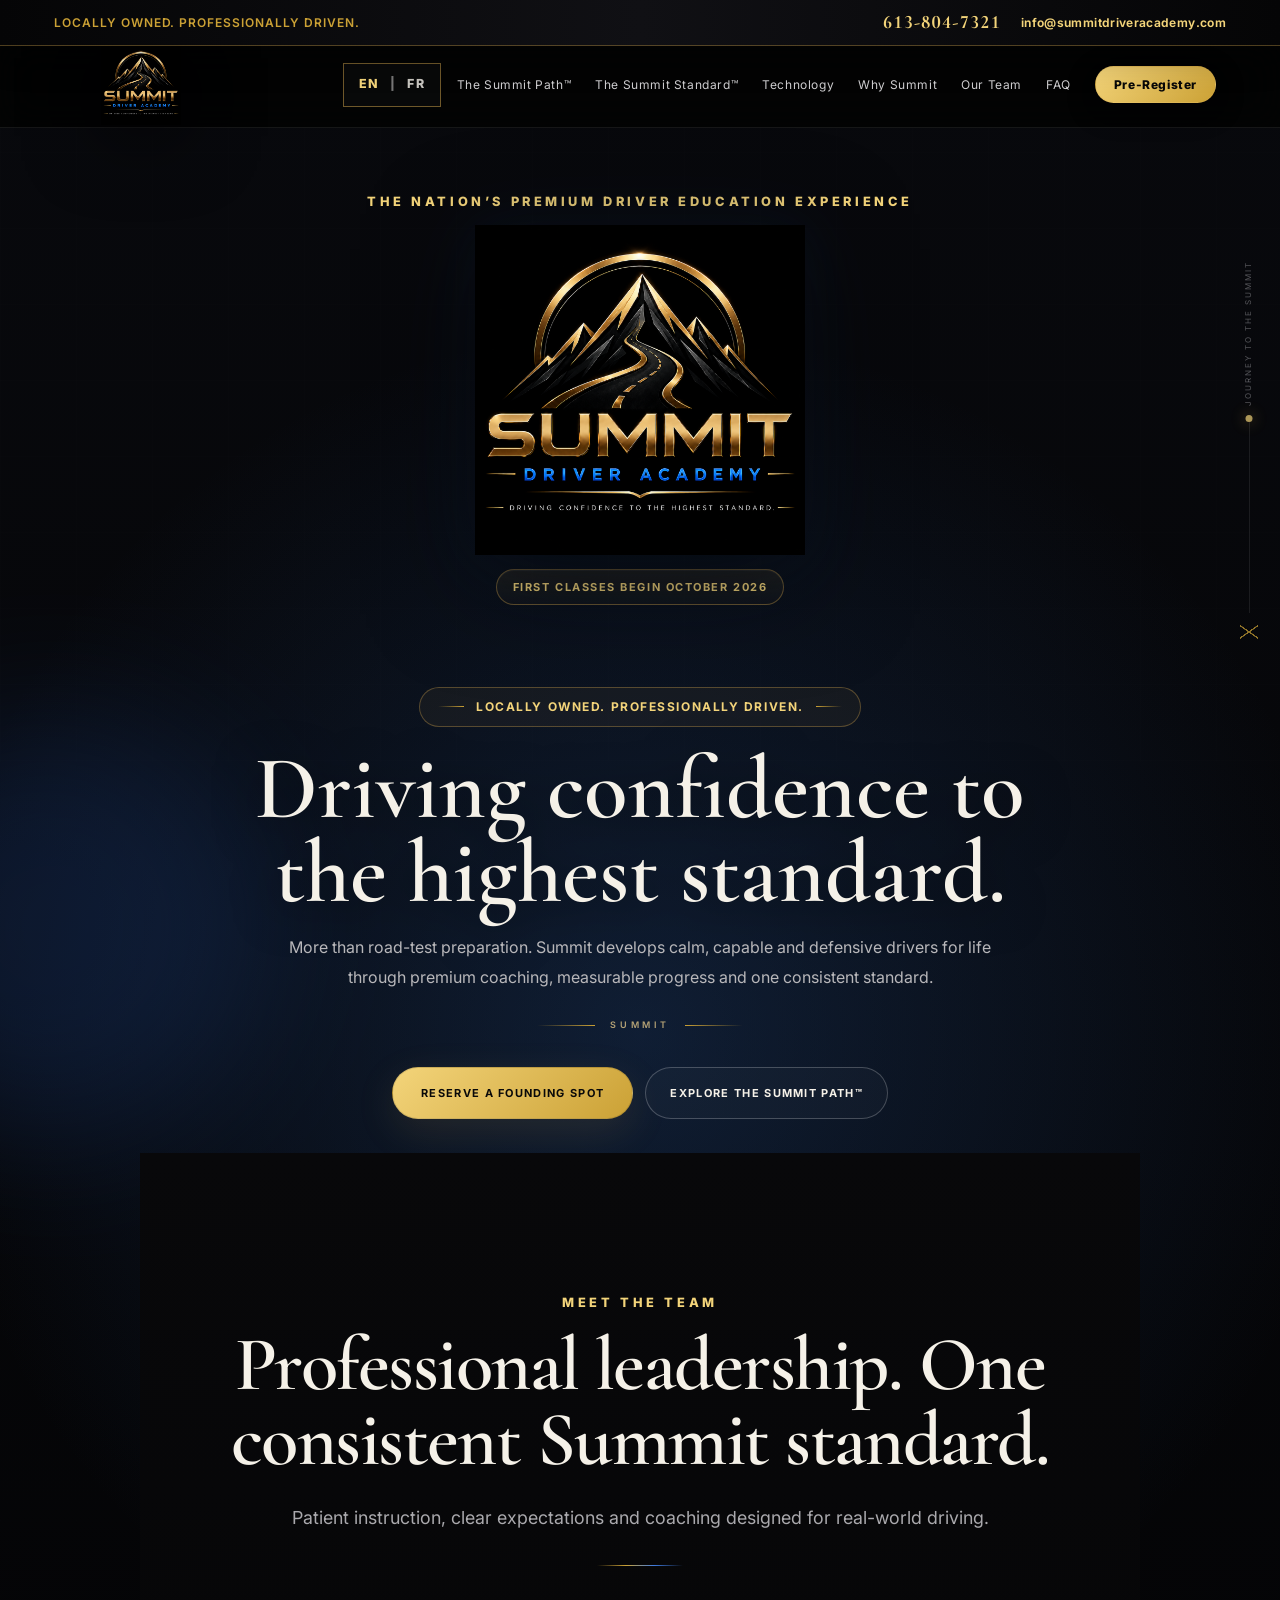
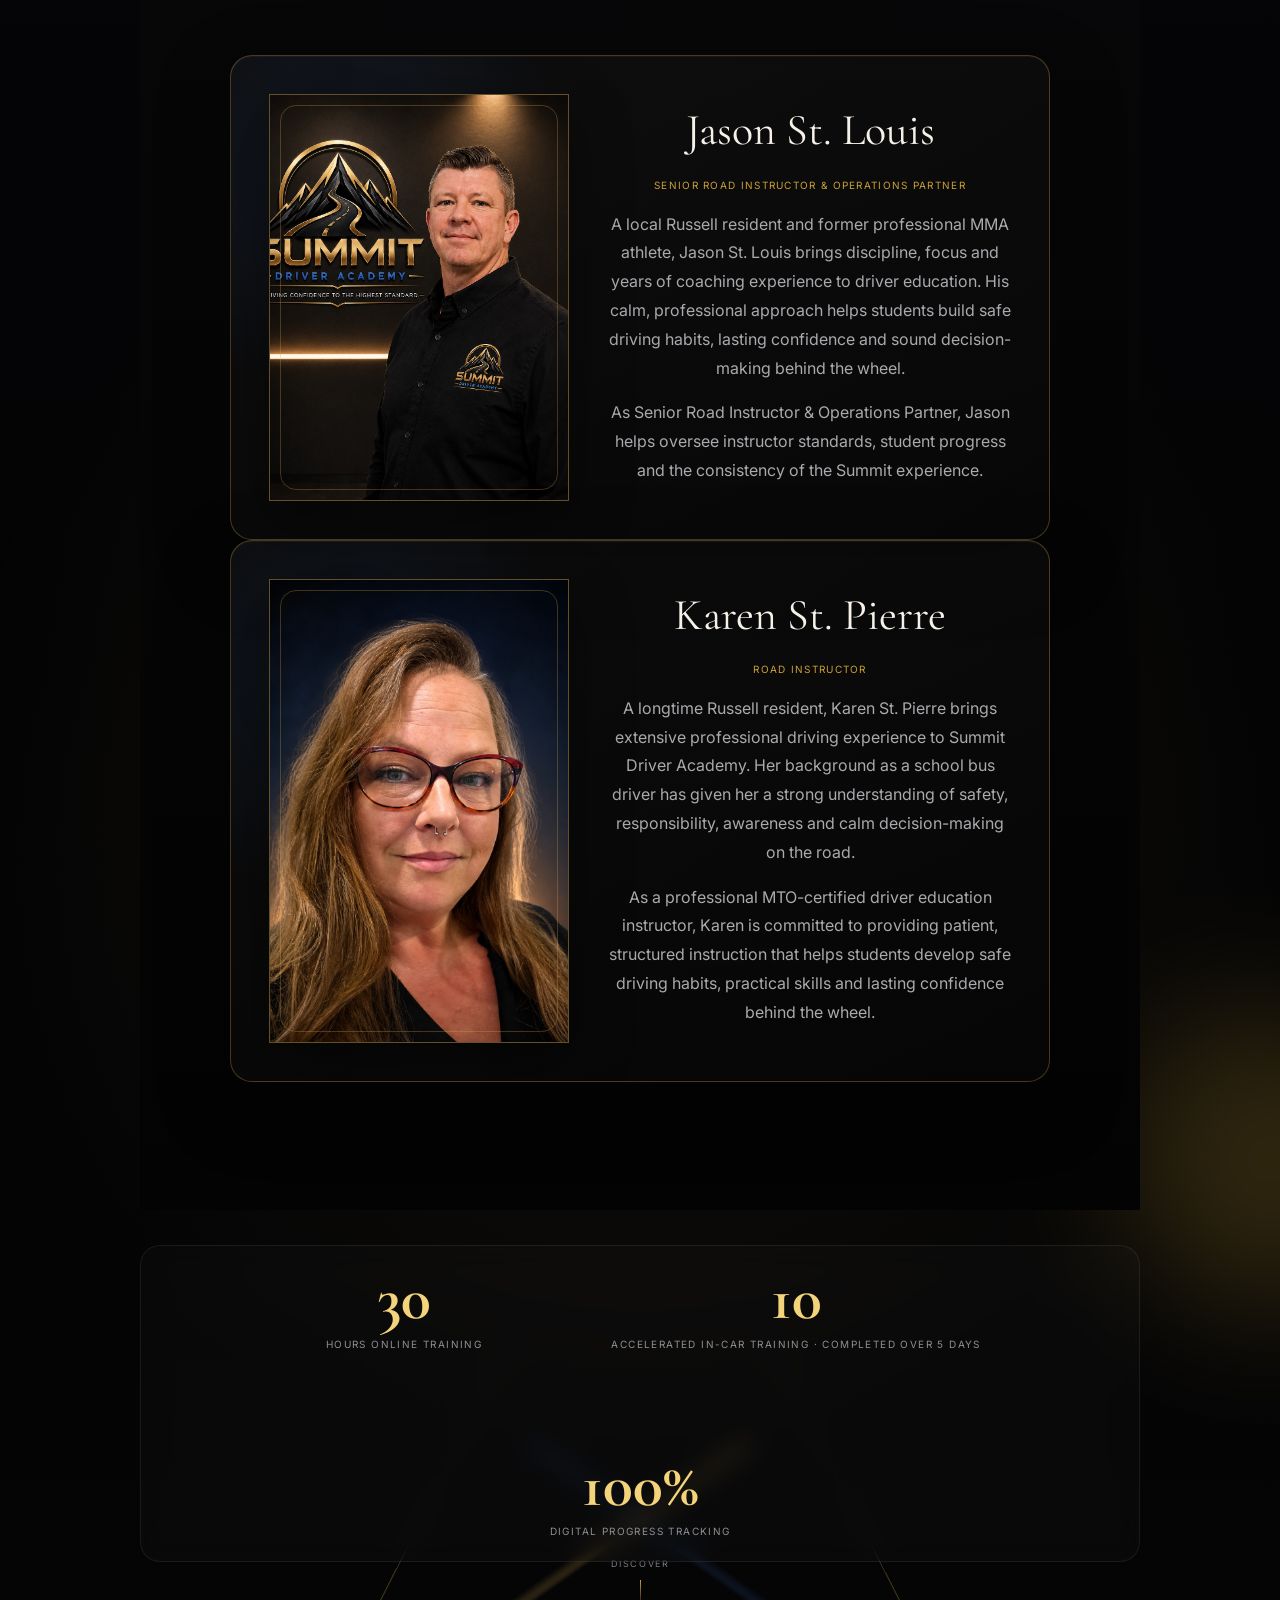
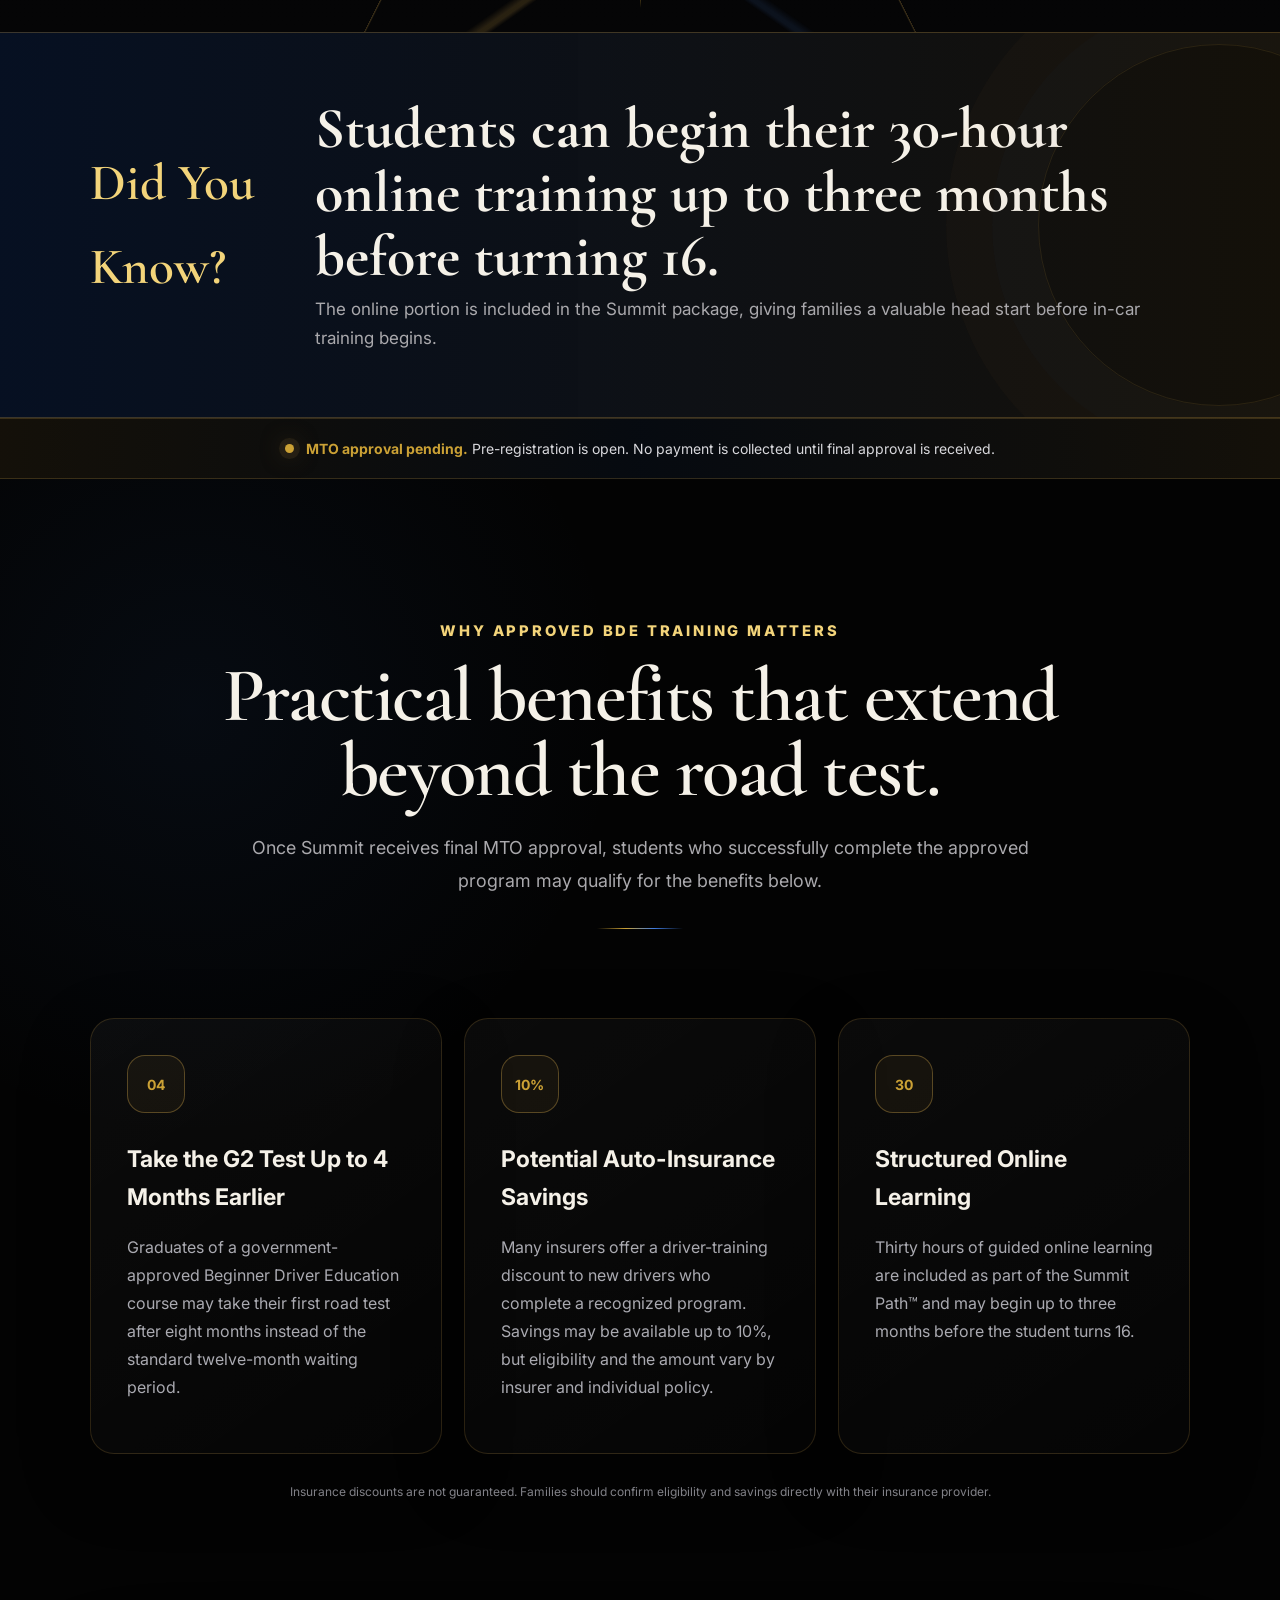
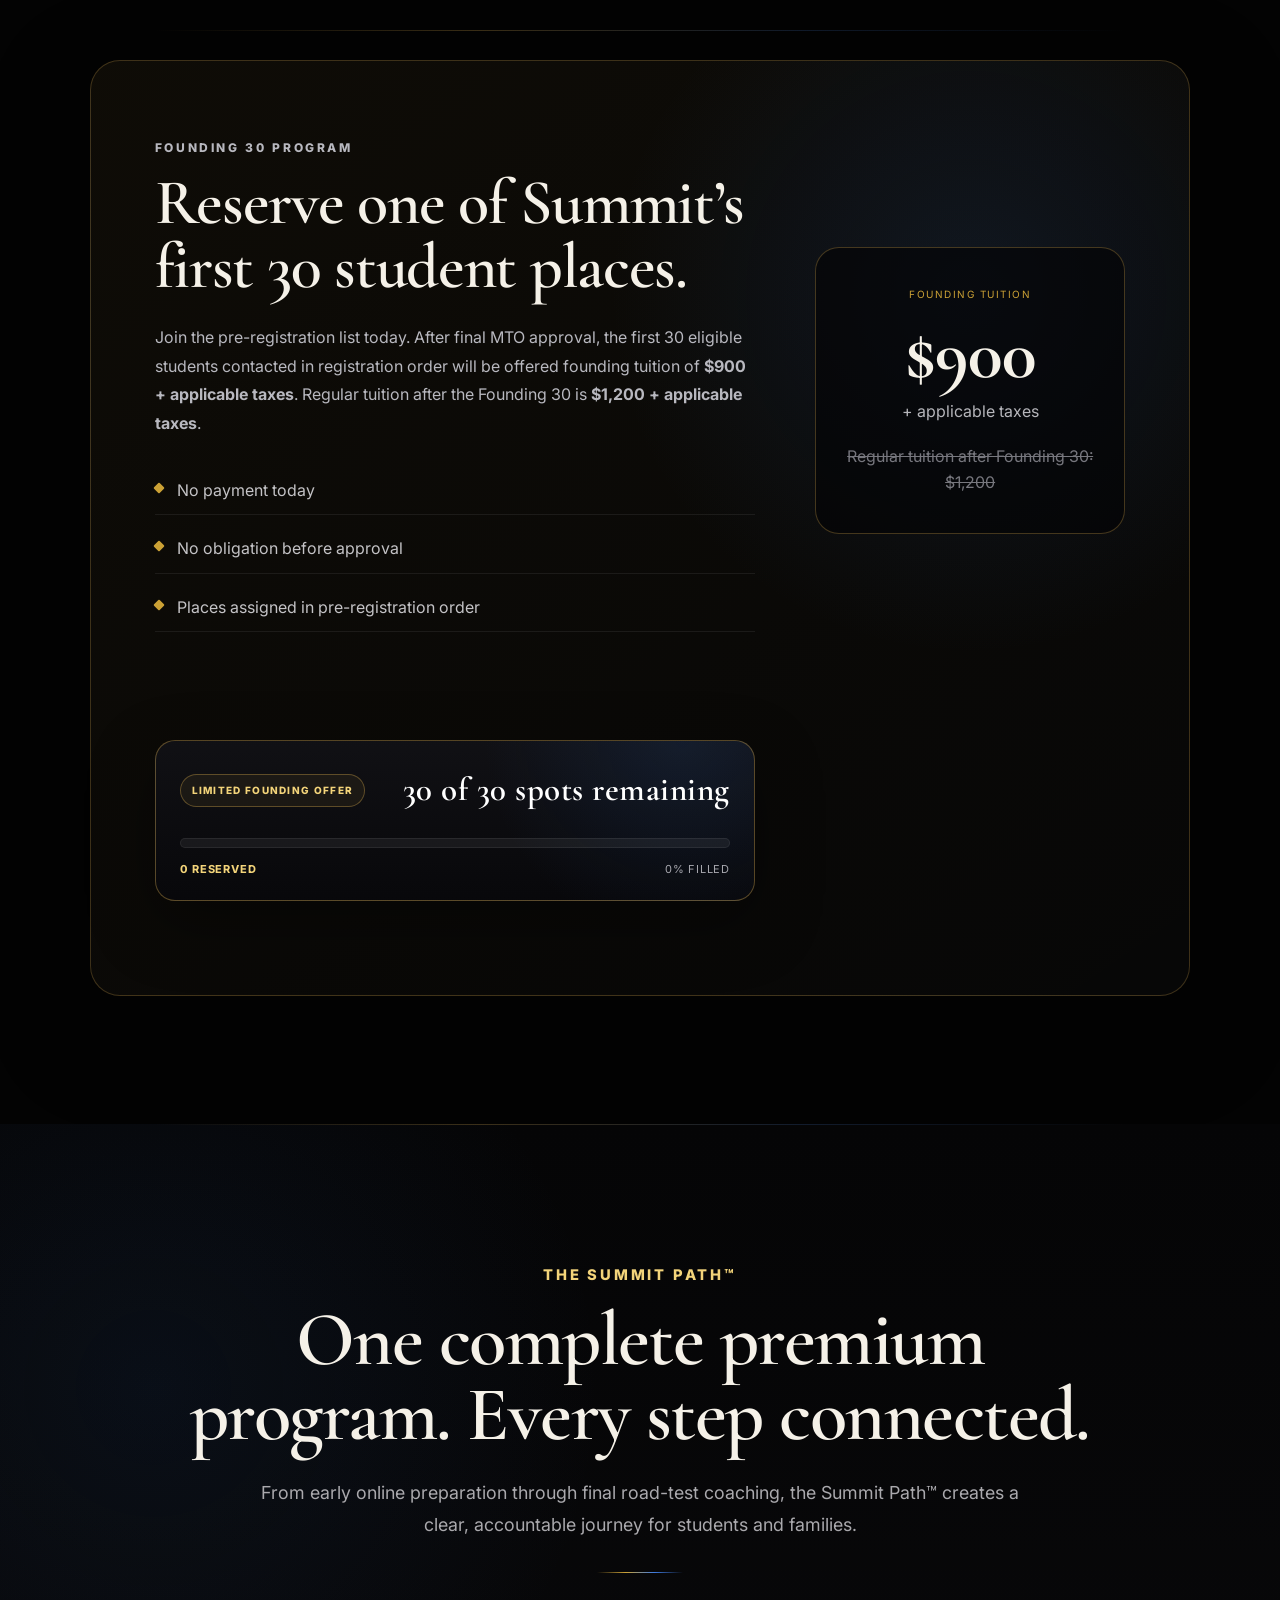
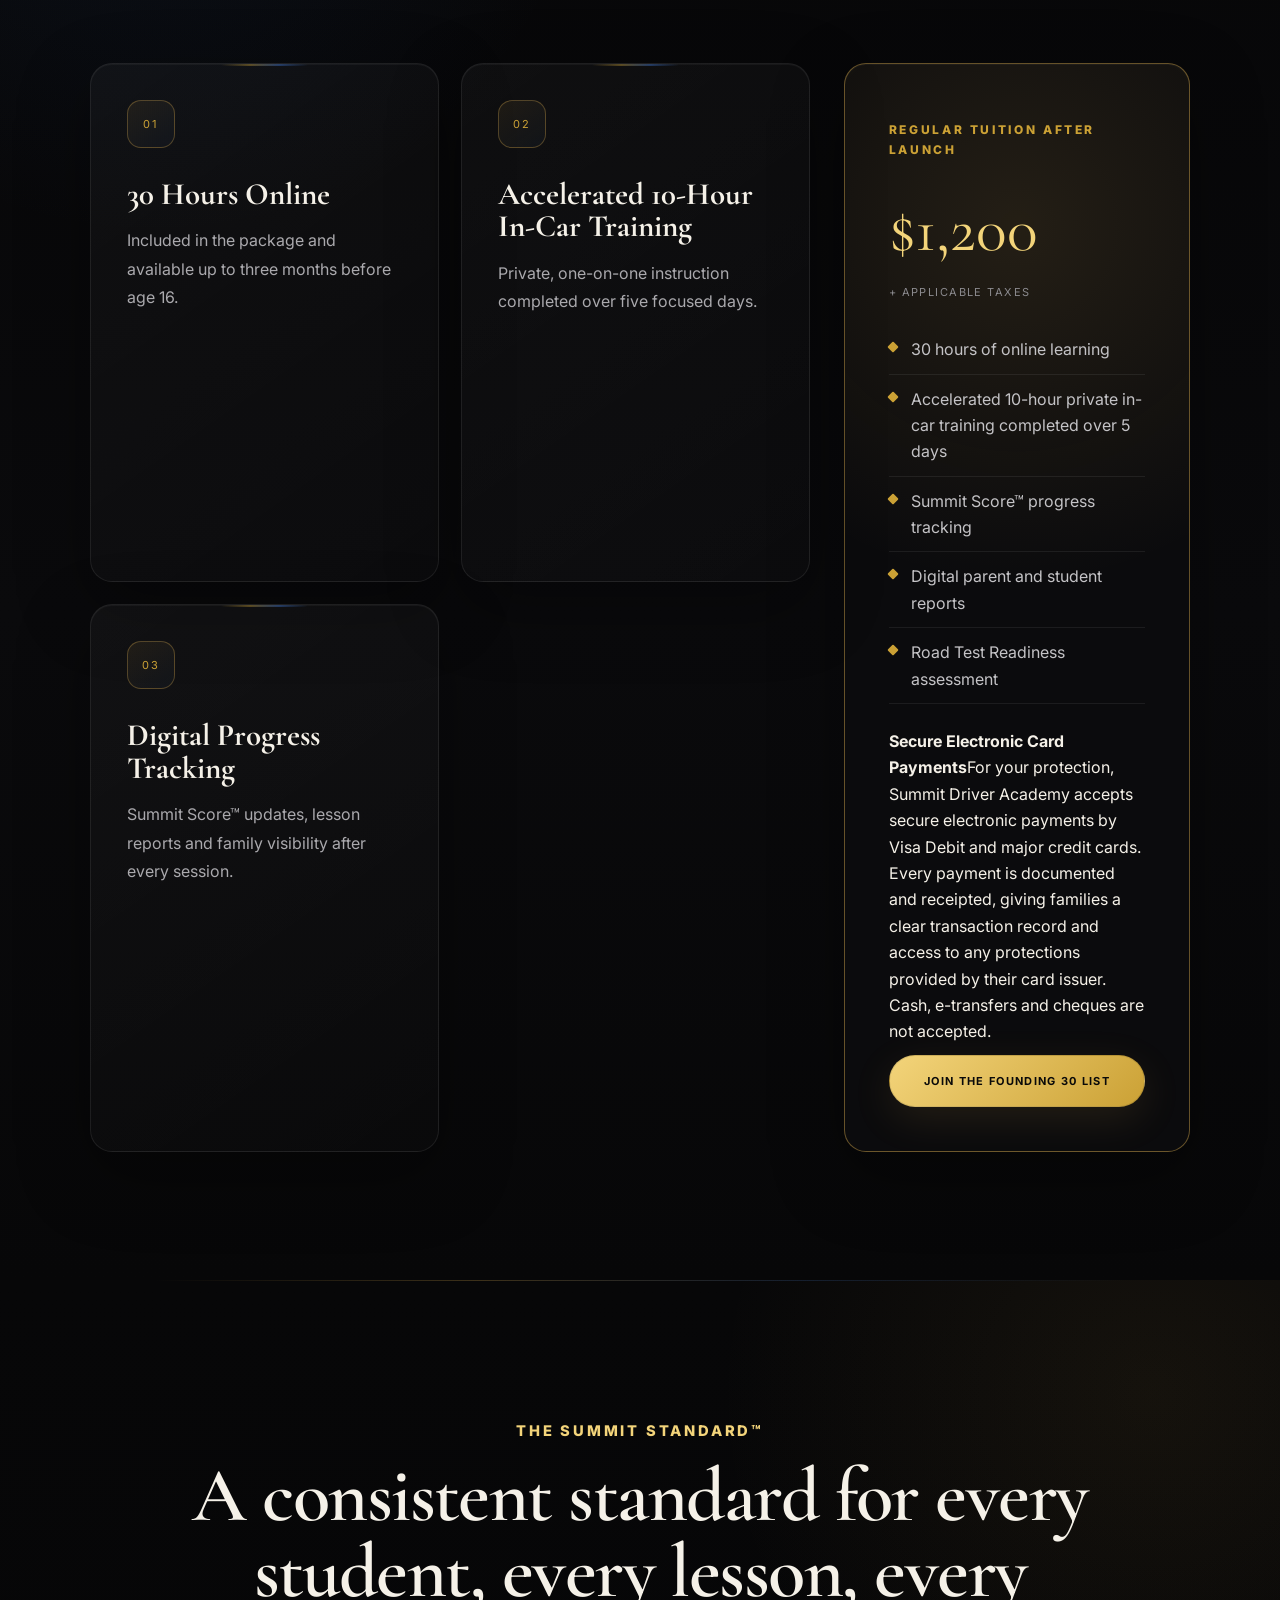
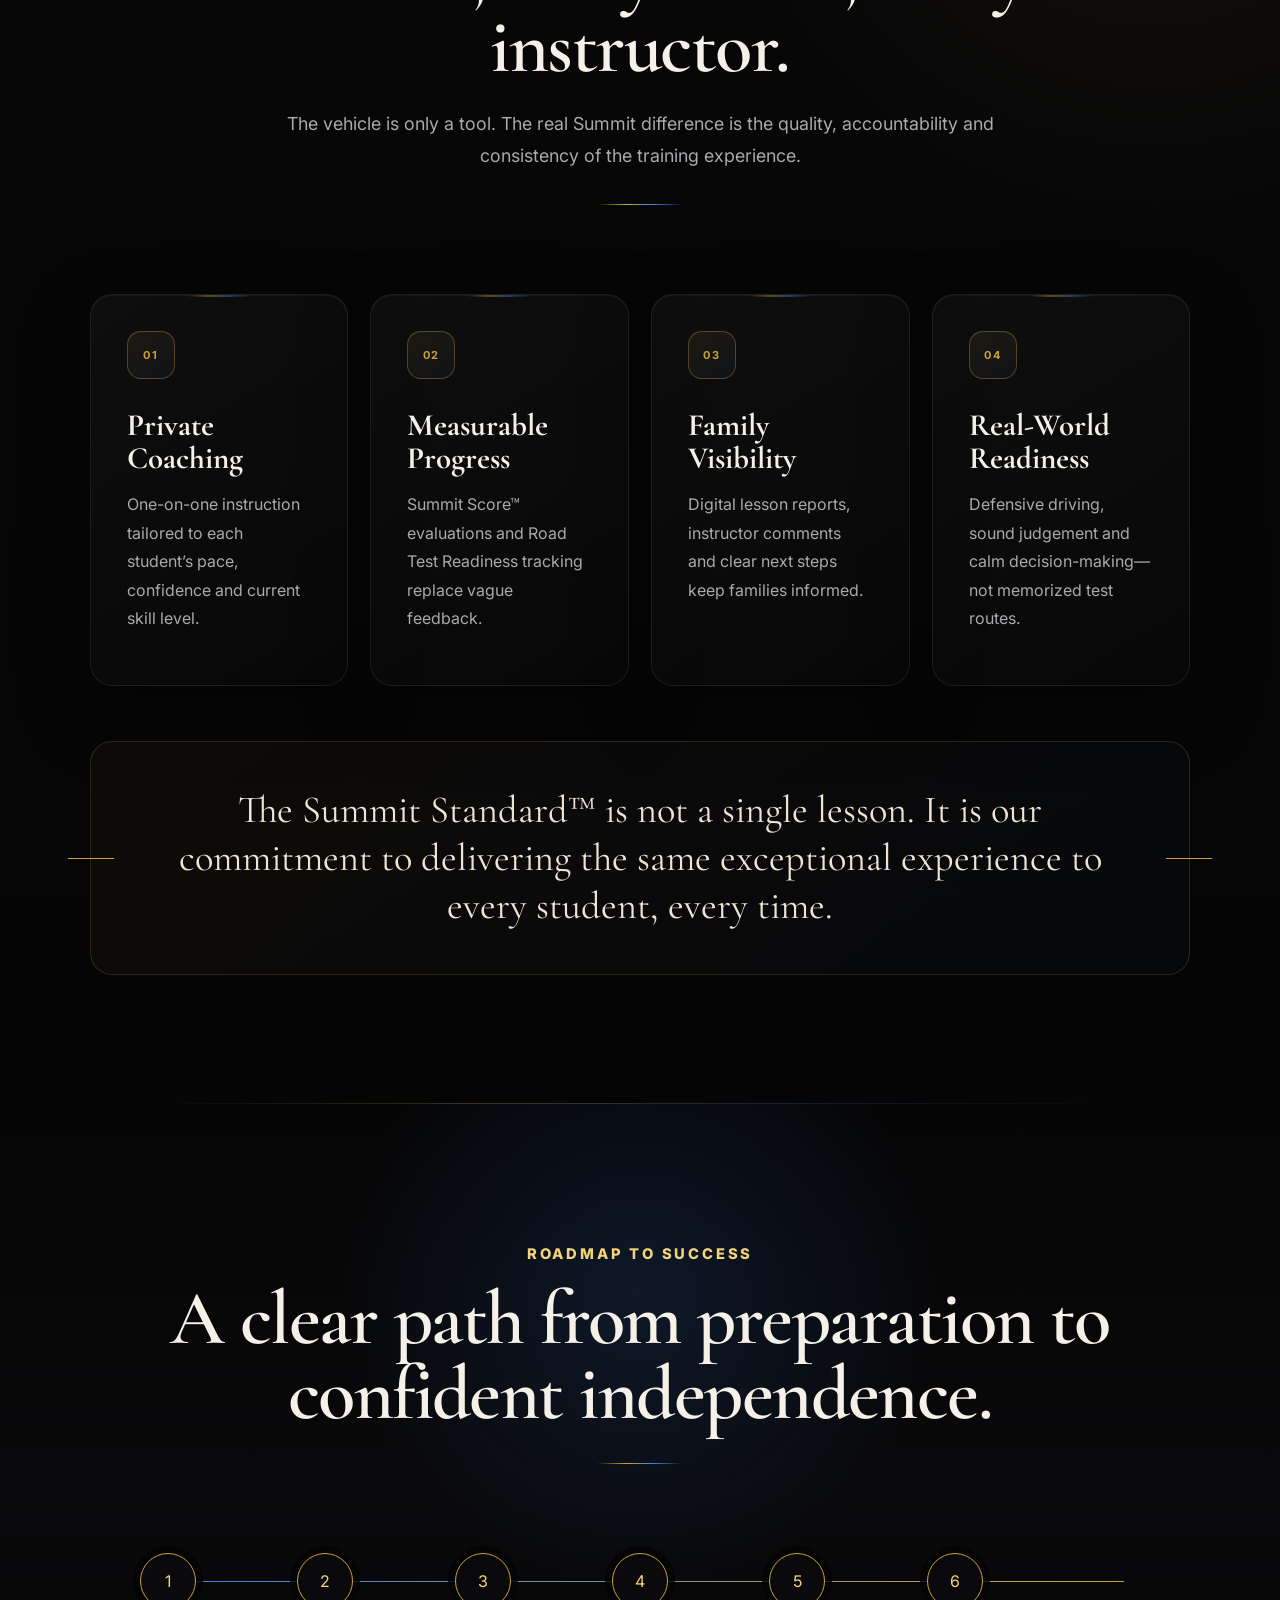
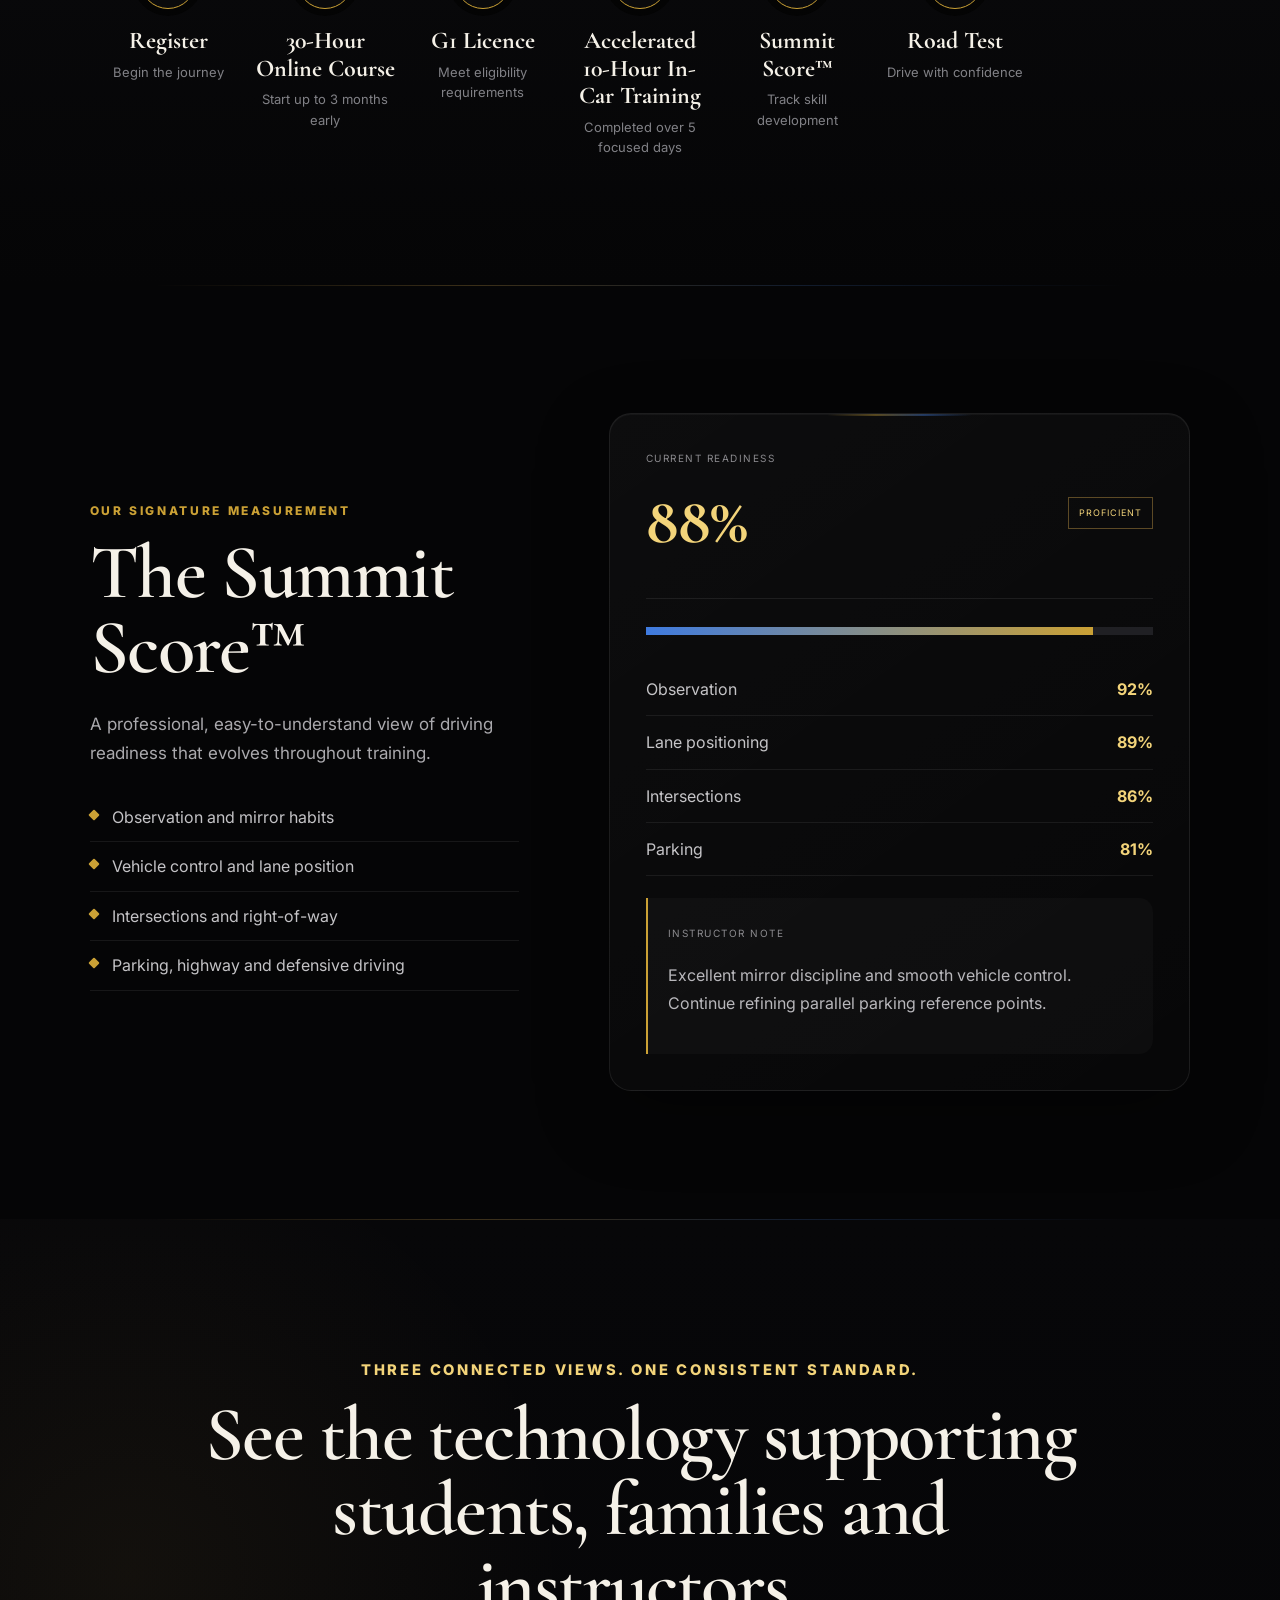
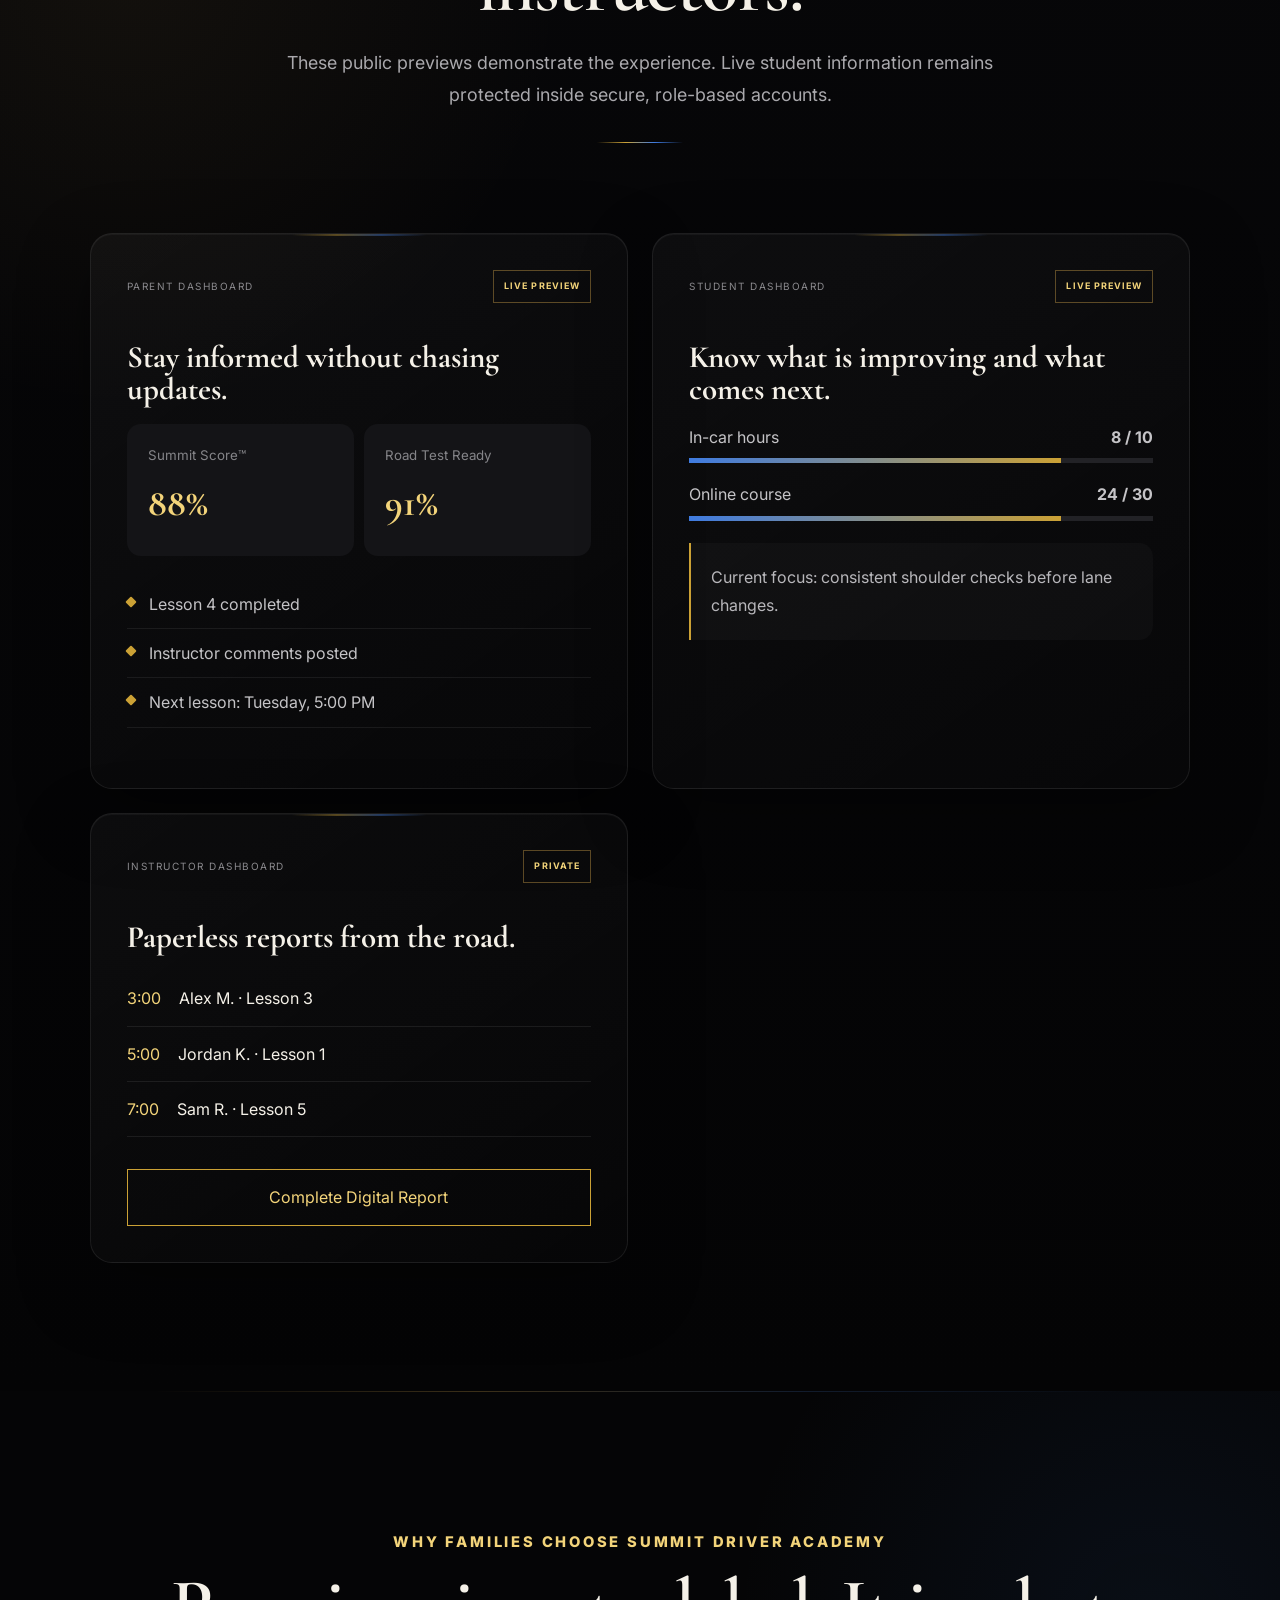
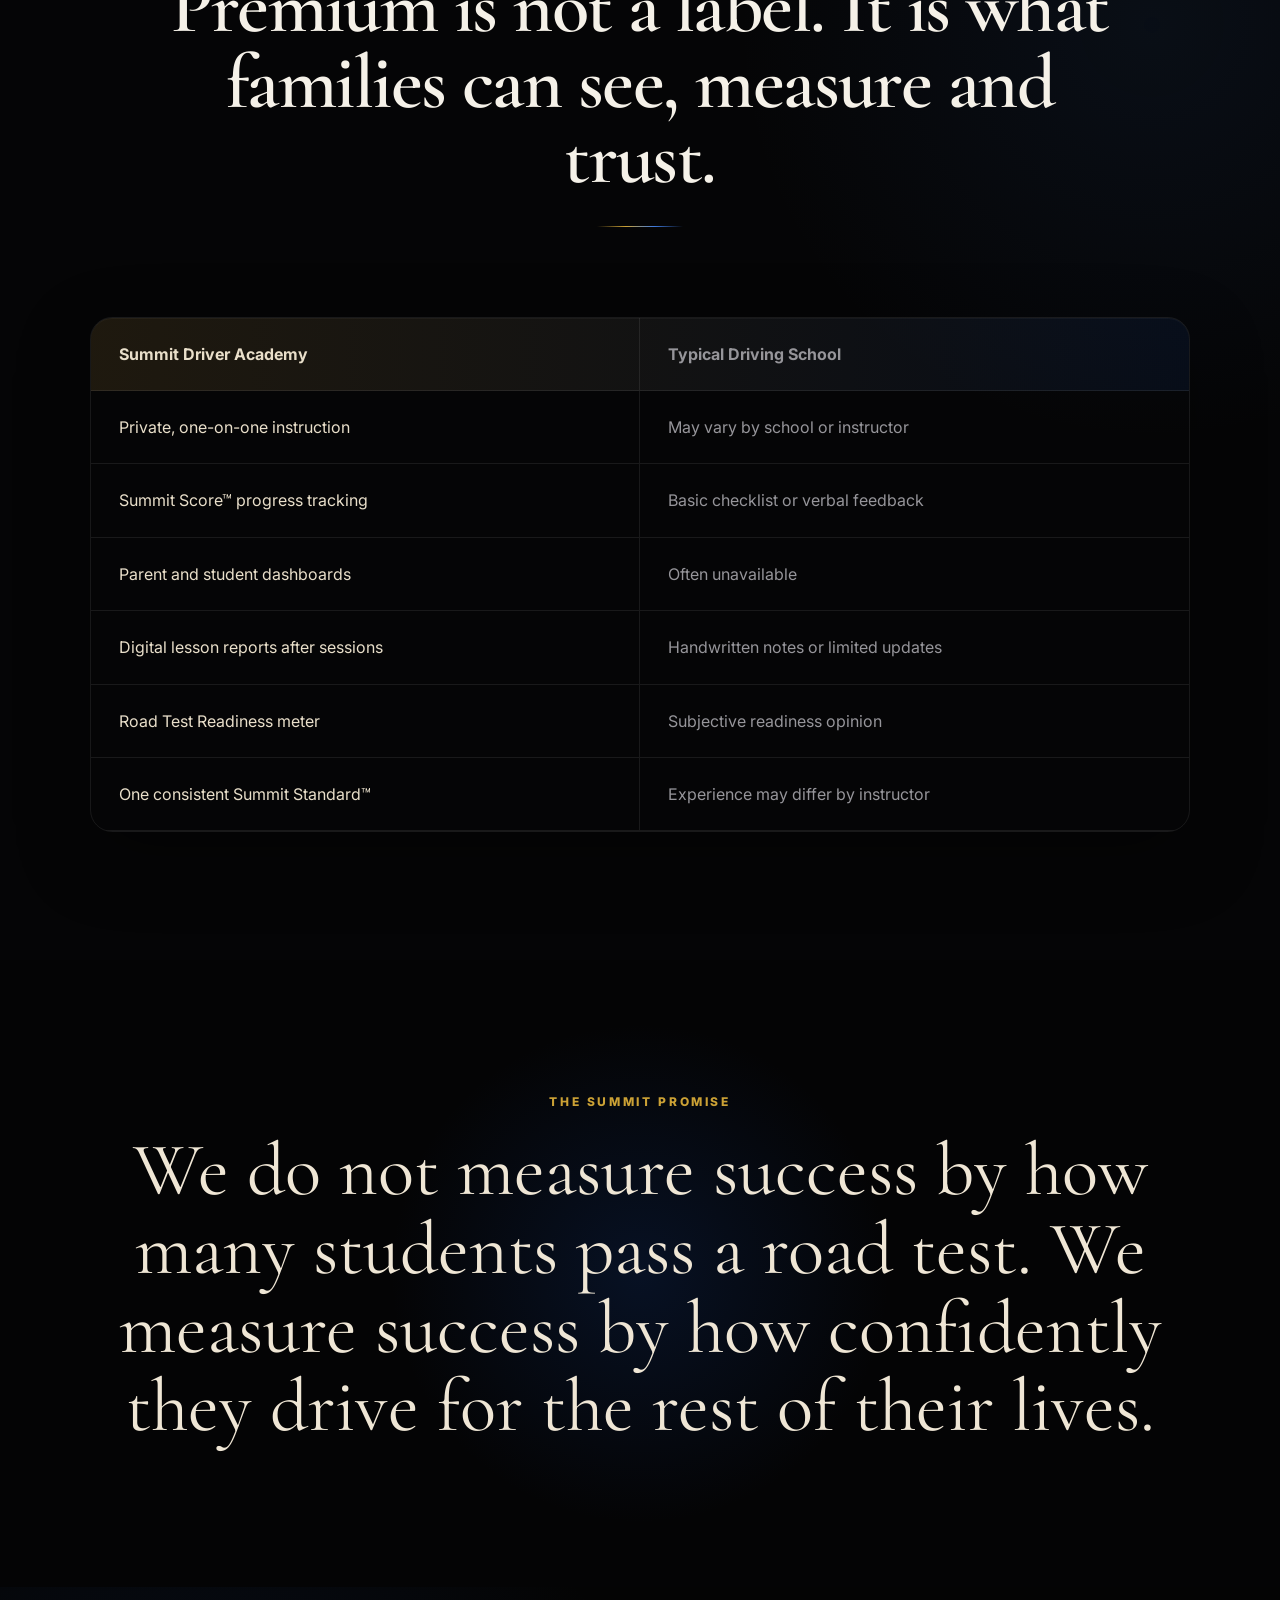
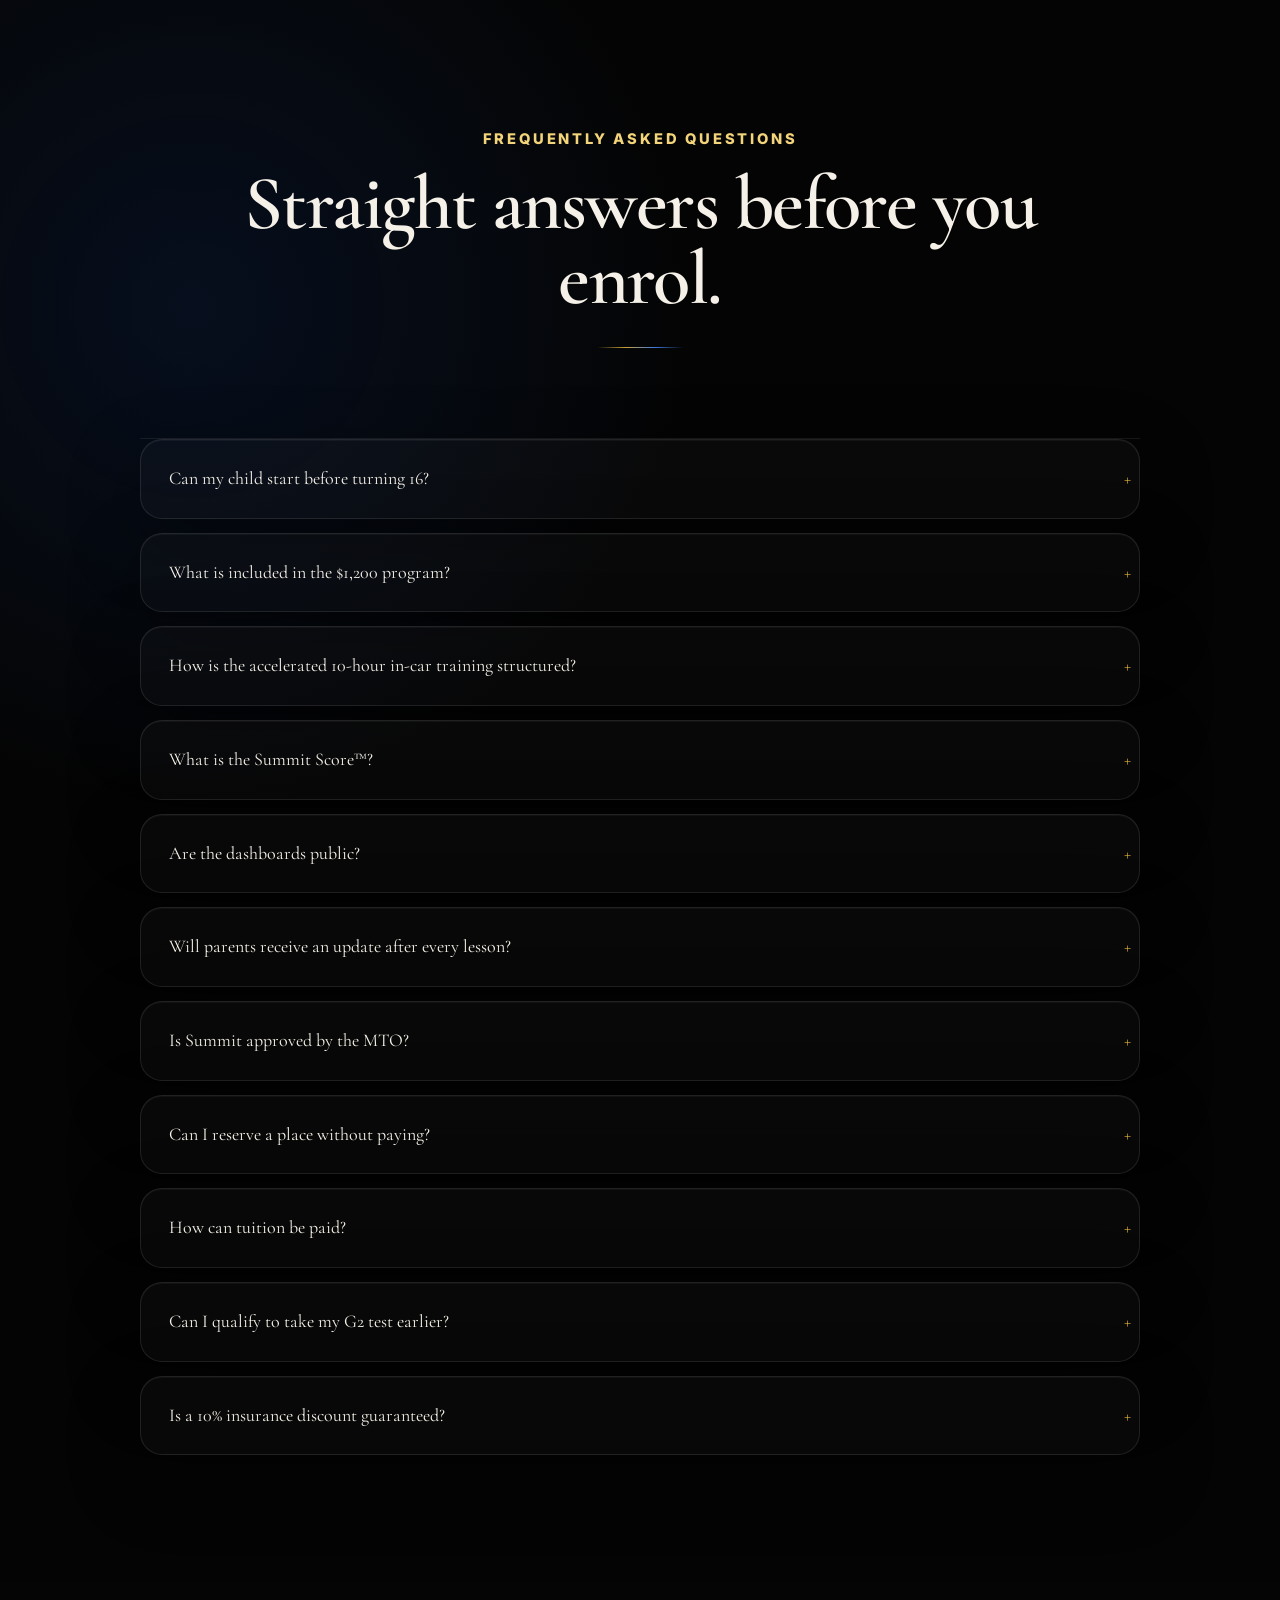
==== commit e9a41fdf: "use brighter logo on English pages" ====
--- a/index.html
+++ b/index.html
@@ -19,7 +19,7 @@
 <div><span>Locally Owned. Professionally Driven.</span><a href="tel:+16138047321">613-804-7321</a><a href="mailto:info@summitdriveracademy.com">info@summitdriveracademy.com</a></div>
 </div>
 <header class="site-header" id="top">
-<a aria-label="Summit Driver Academy home" class="brand" href="#top"><img alt="Summit Driver Academy logo" src="assets/summit-logo.png" width="1254" height="1254" decoding="async"/></a>
+<a aria-label="Summit Driver Academy home" class="brand" href="#top"><img alt="Summit Driver Academy logo" src="assets/summit-logo-bright-blue.png" width="1254" height="1254" decoding="async"/></a>
 <div aria-label="Language selector" class="language-switch">
 <a aria-current="page" class="active" href="index.html" lang="en">EN</a>
 <span aria-hidden="true">|</span>
@@ -46,7 +46,7 @@
 <div class="hero-glow glow-one"></div><div class="hero-glow glow-two"></div><div aria-hidden="true" class="road-lines"></div>
 <div class="hero-content reveal">
 <p class="eyebrow">The Nation’s Premium Driver Education Experience</p>
-<img alt="Summit Driver Academy" class="hero-logo" src="assets/summit-logo.png" width="1254" height="1254" decoding="async"/>
+<img alt="Summit Driver Academy" class="hero-logo" src="assets/summit-logo-bright-blue.png" width="1254" height="1254" decoding="async"/>
 <div class="launch-badge">First Classes Begin October 2026</div>
 <div class="hero-brand-promise">
 <span>Locally Owned. Professionally Driven.</span>
@@ -234,7 +234,7 @@
 <a class="mobile-primary" href="#contact"><span>No-payment pre-registration</span><strong>Reserve a Spot</strong></a>
 </nav>
 <footer>
-<img alt="Summit Driver Academy" src="assets/summit-logo.png" width="1254" height="1254" decoding="async"/>
+<img alt="Summit Driver Academy" src="assets/summit-logo-bright-blue.png" width="1254" height="1254" decoding="async"/>
 <div class="footer-contact footer-contact-v2">
 <span class="footer-contact-kicker">Questions? Let’s talk.</span>
 <h3>Call or email Summit</h3>
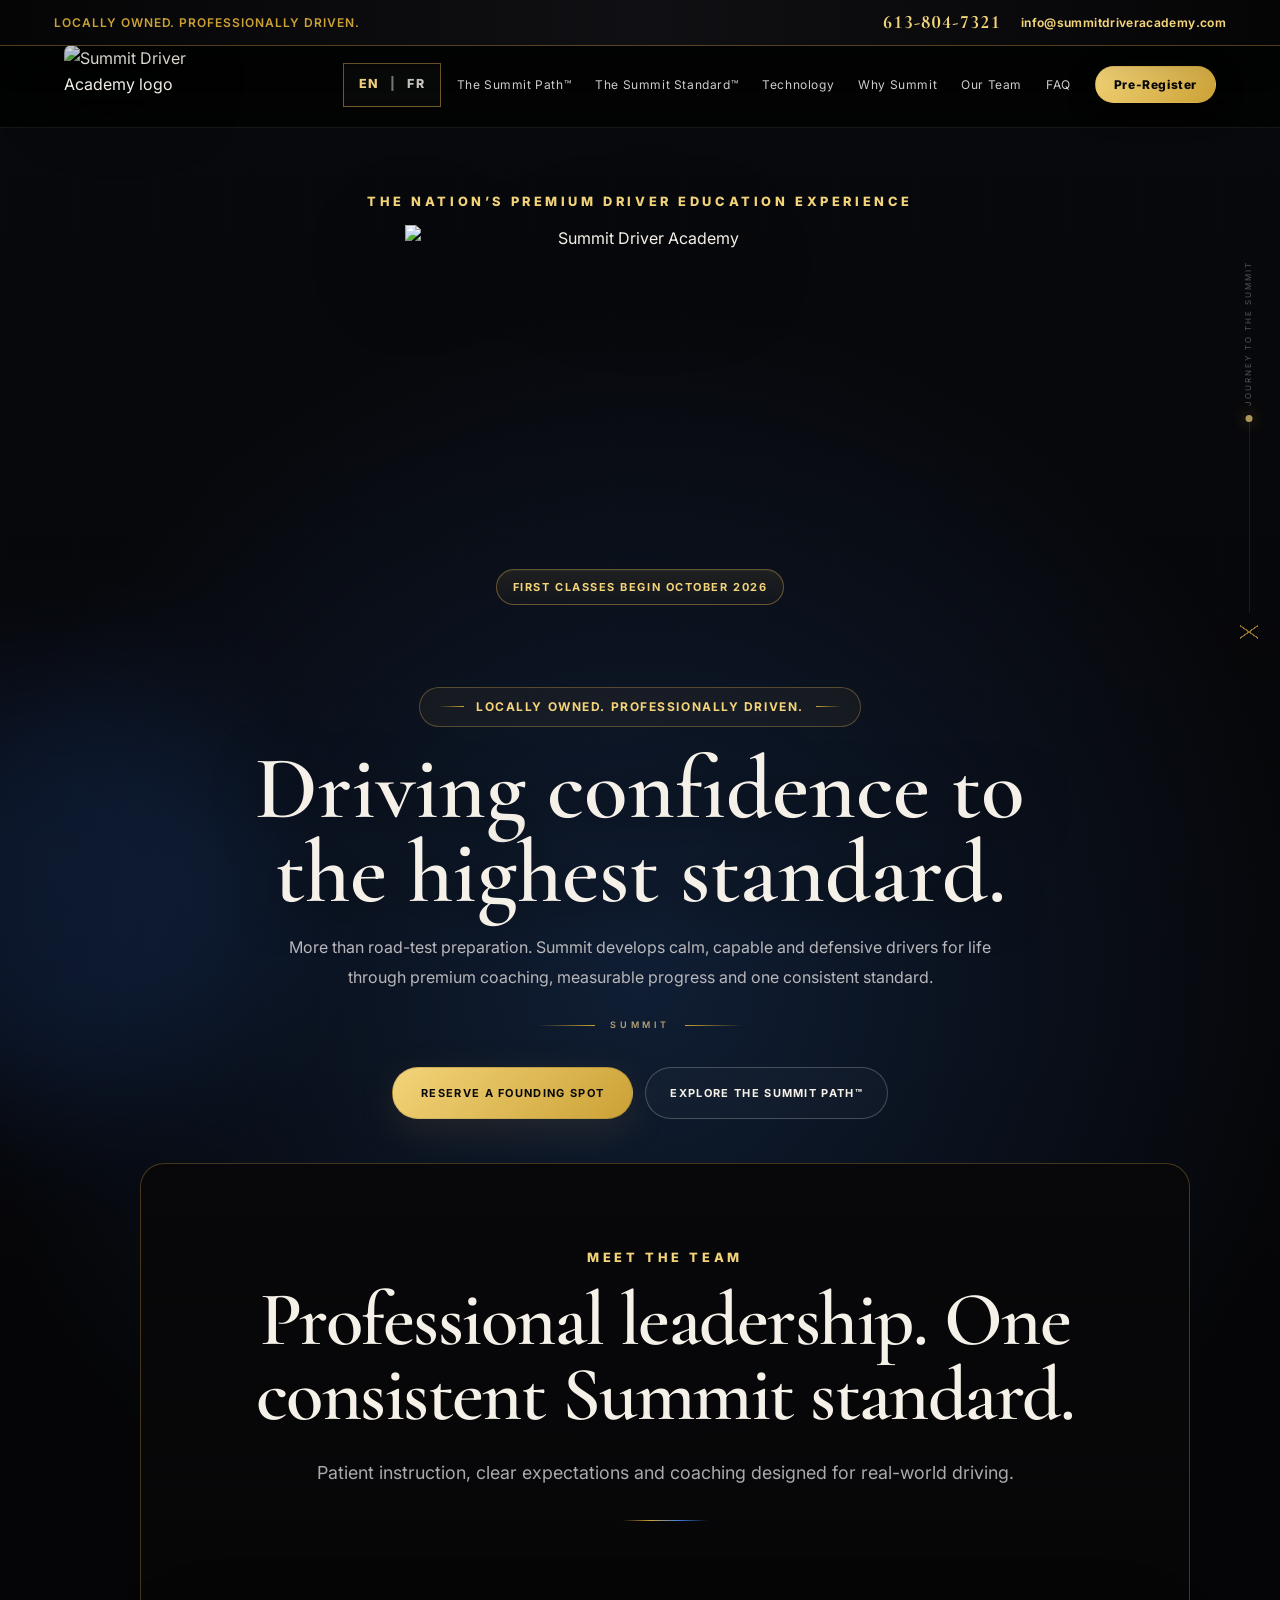
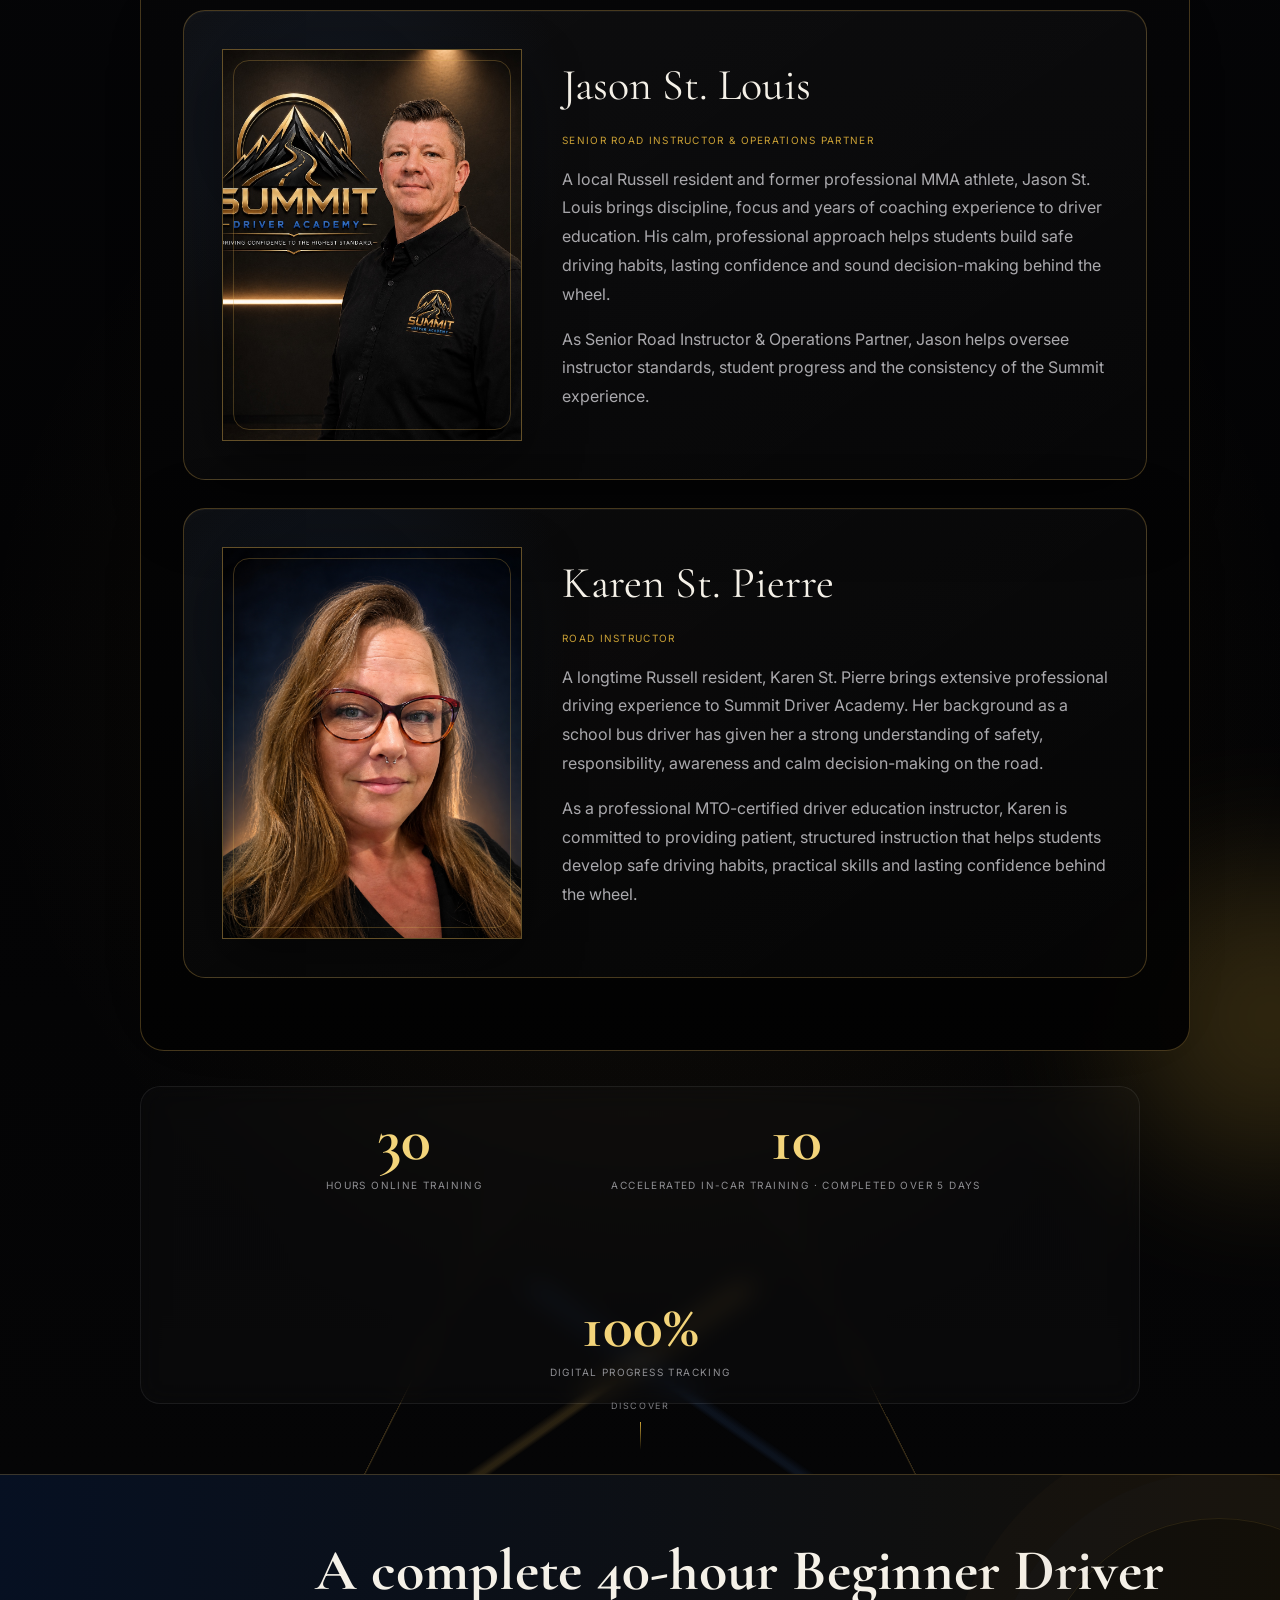
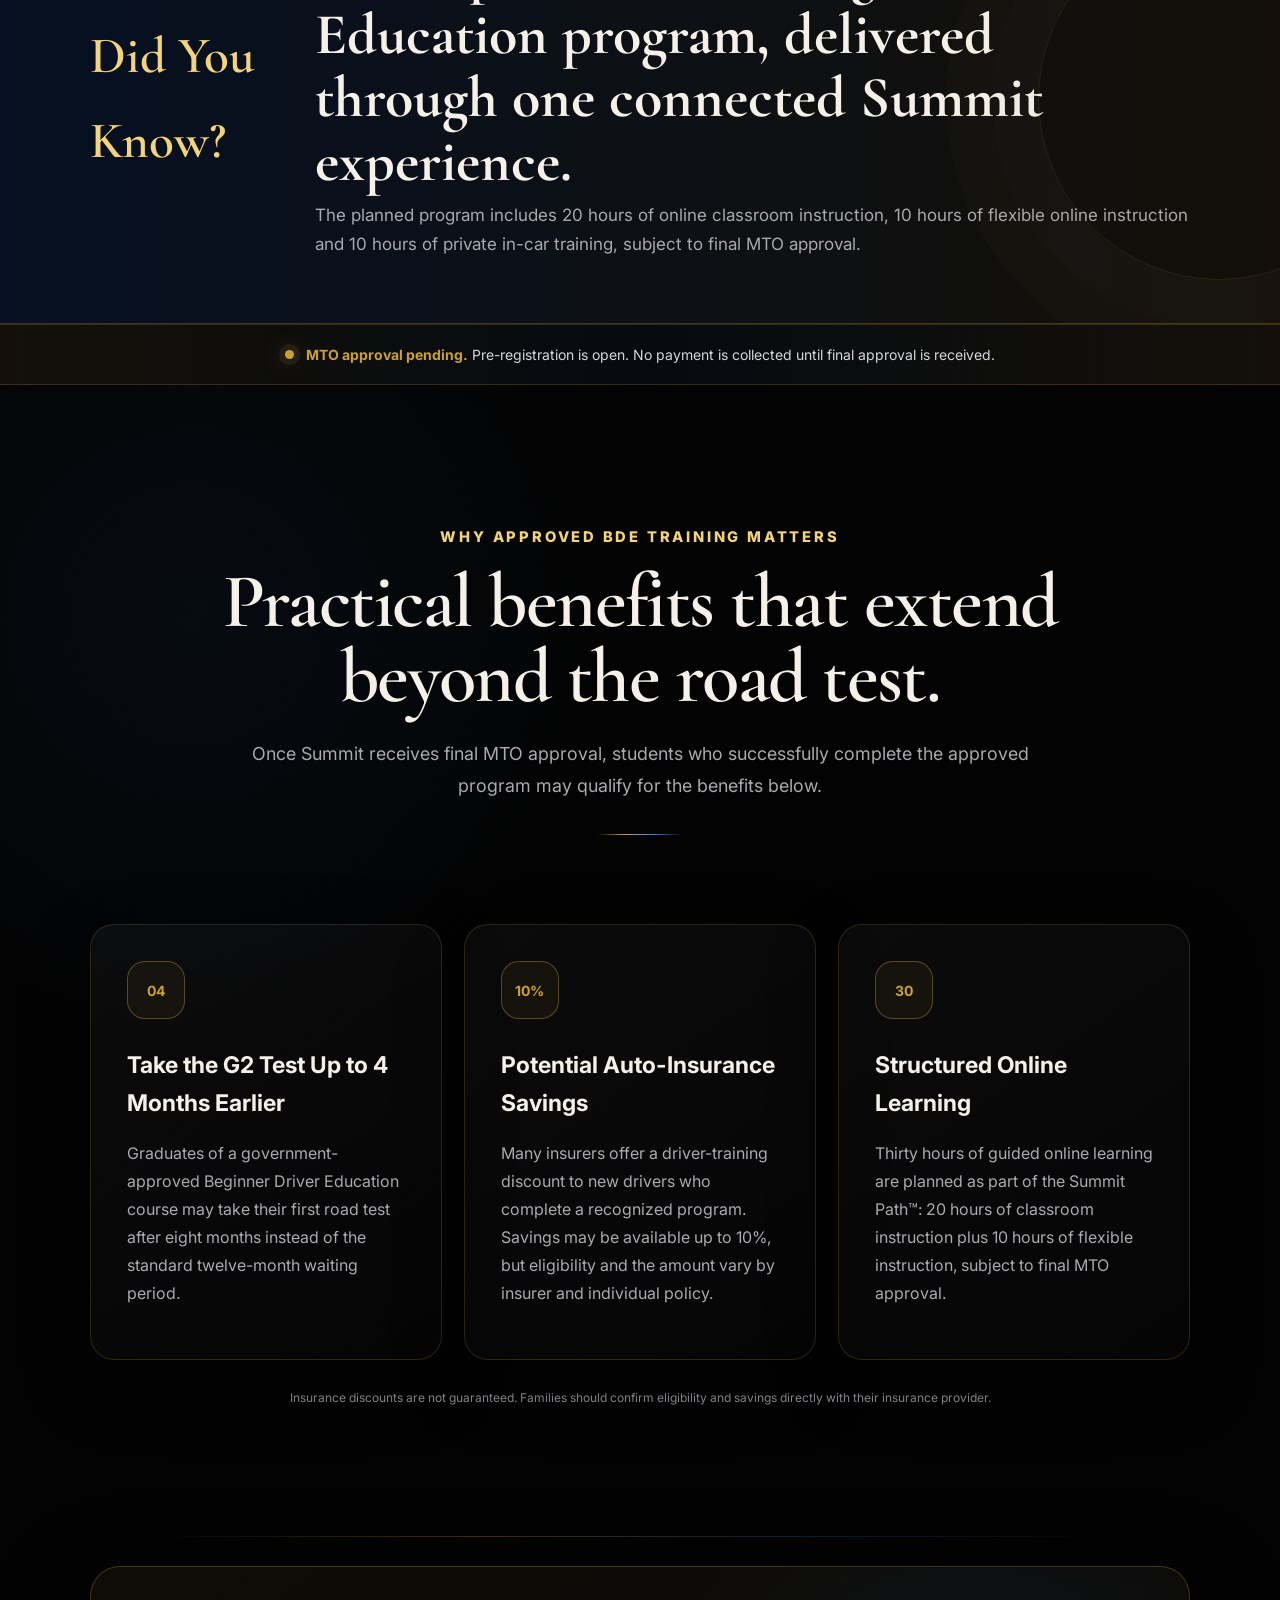
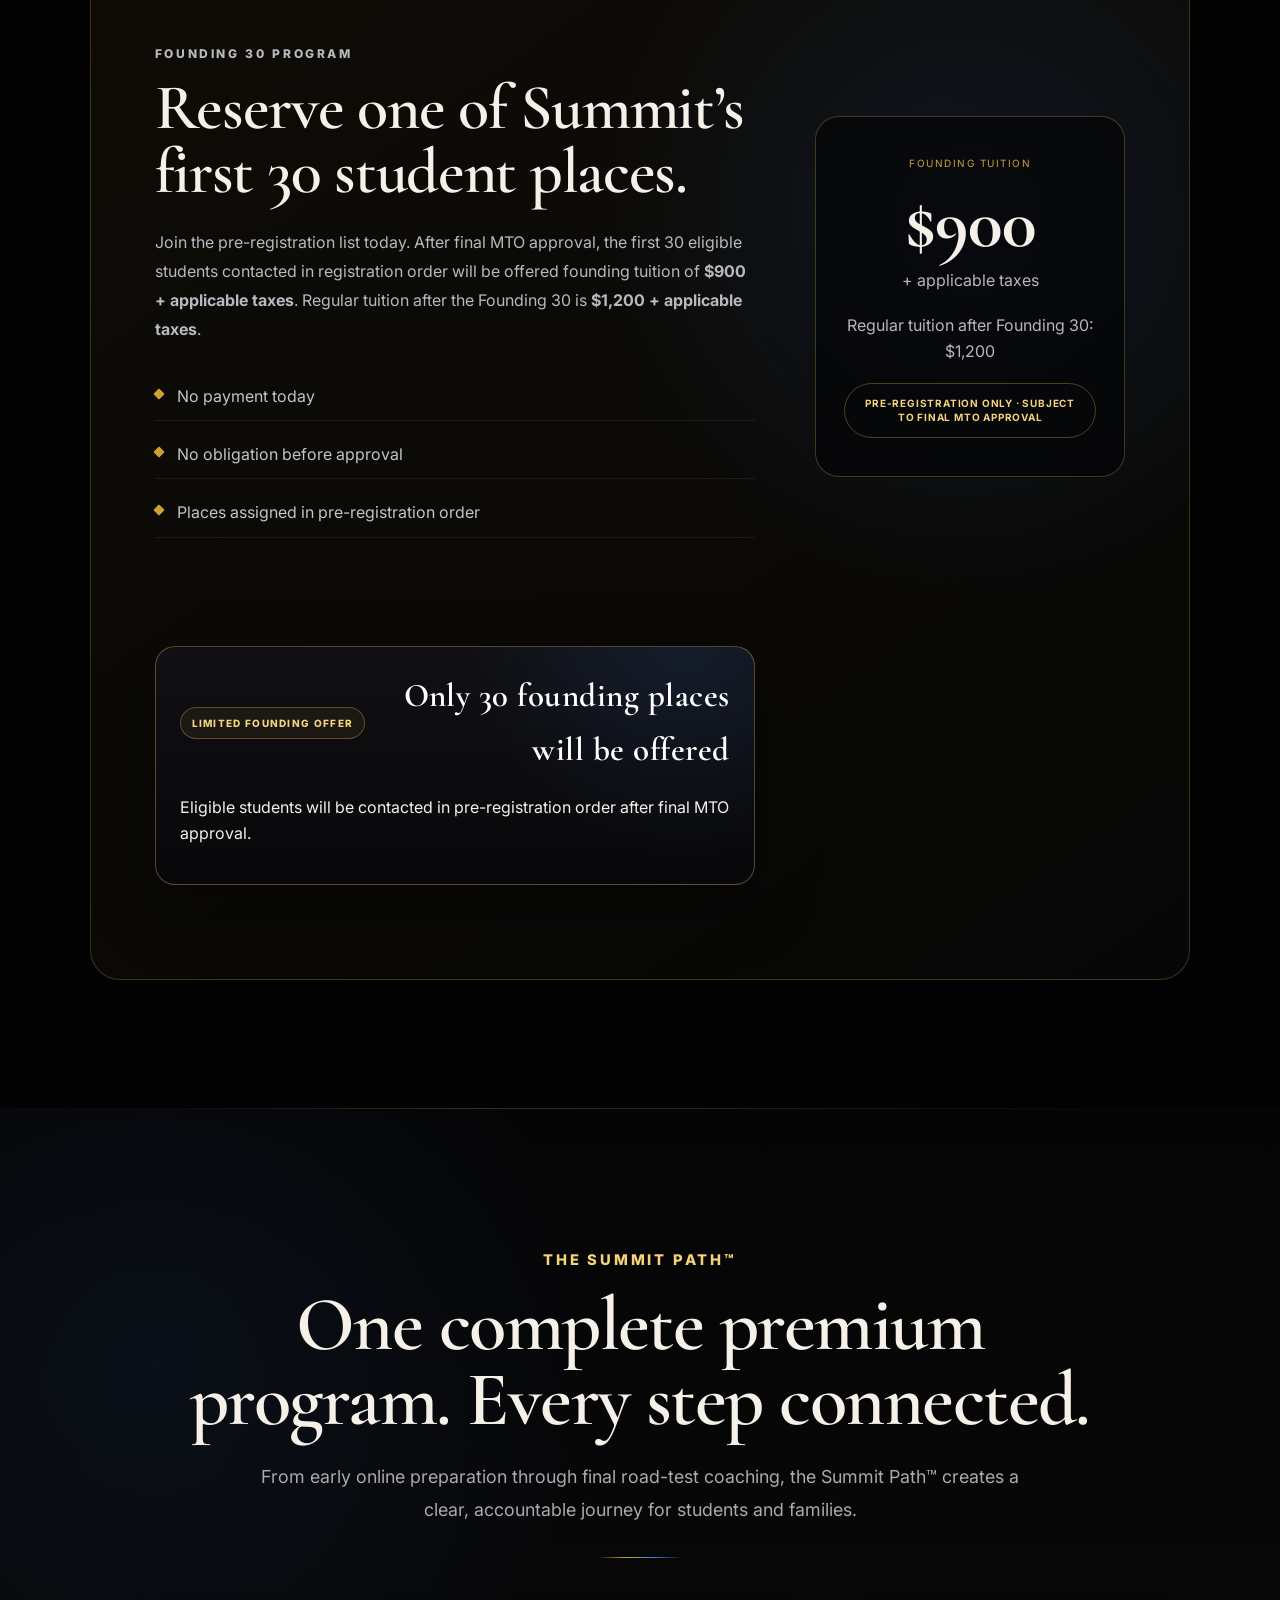
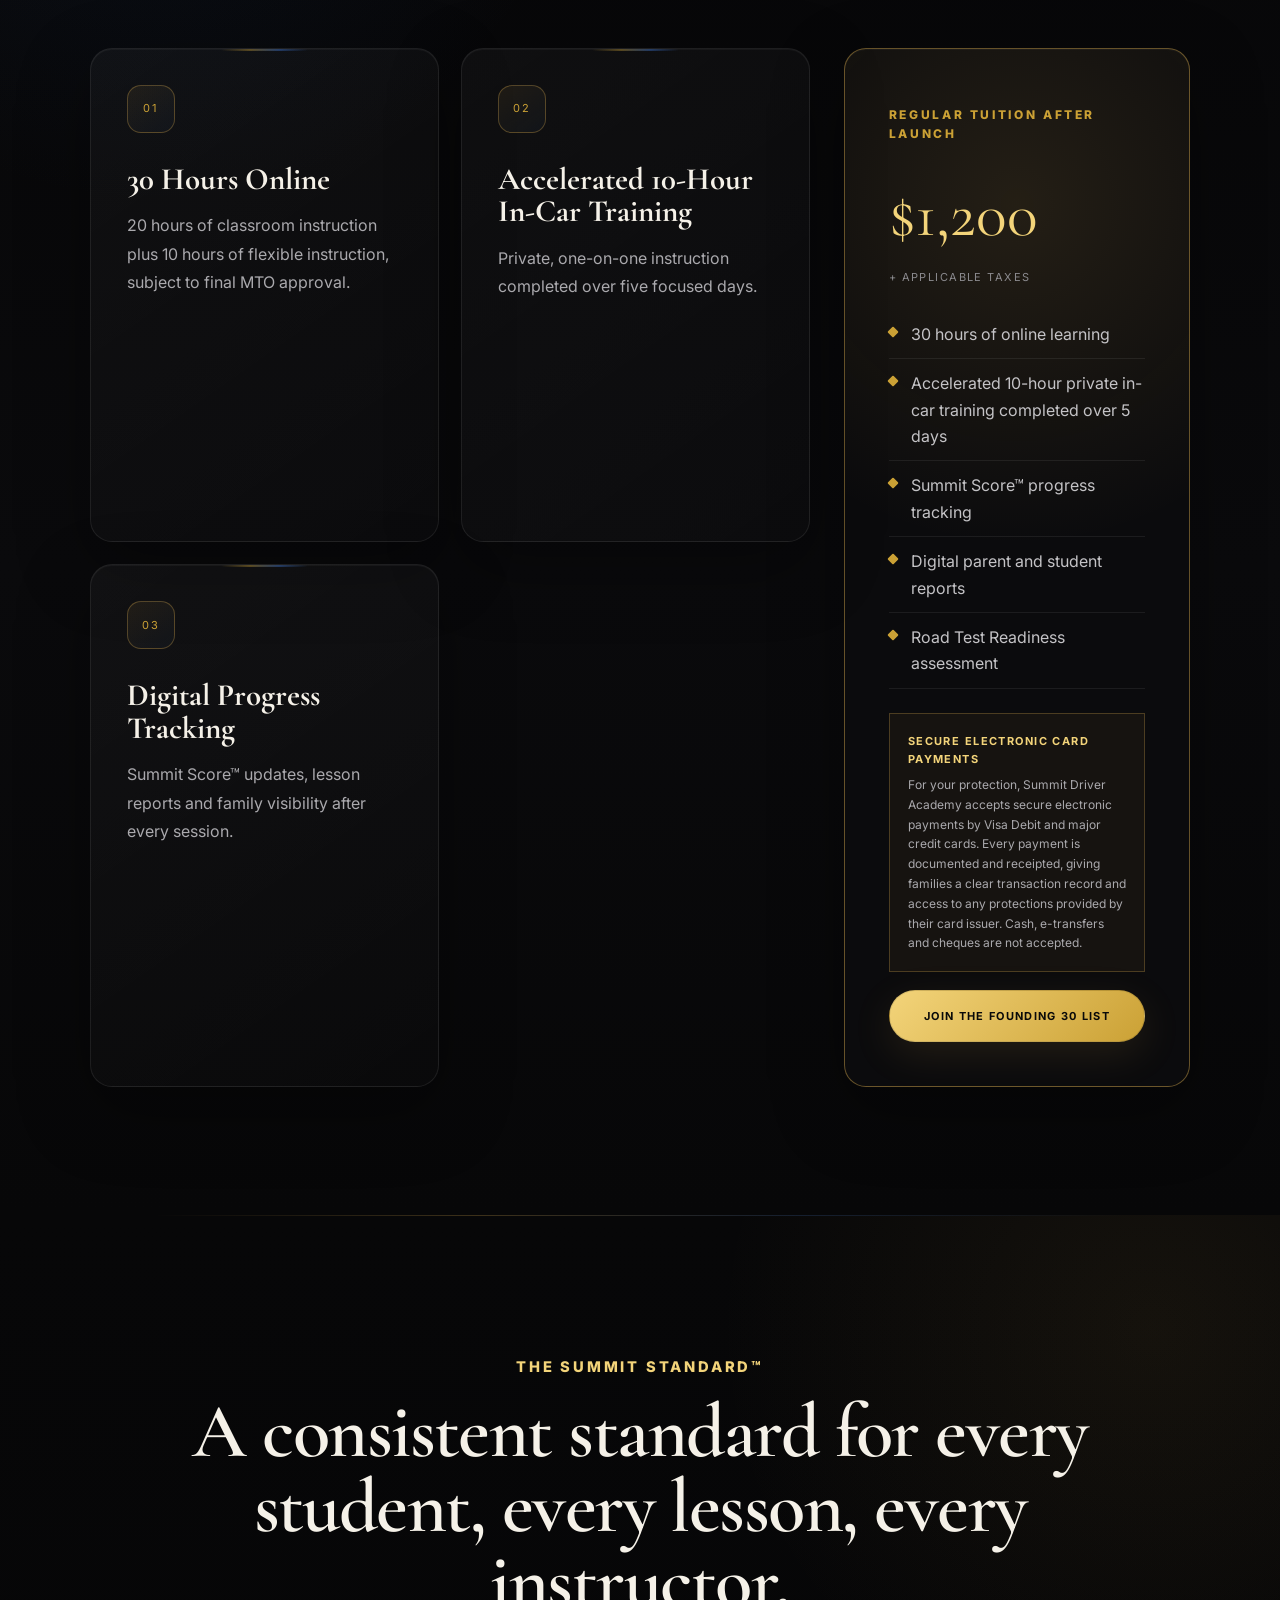
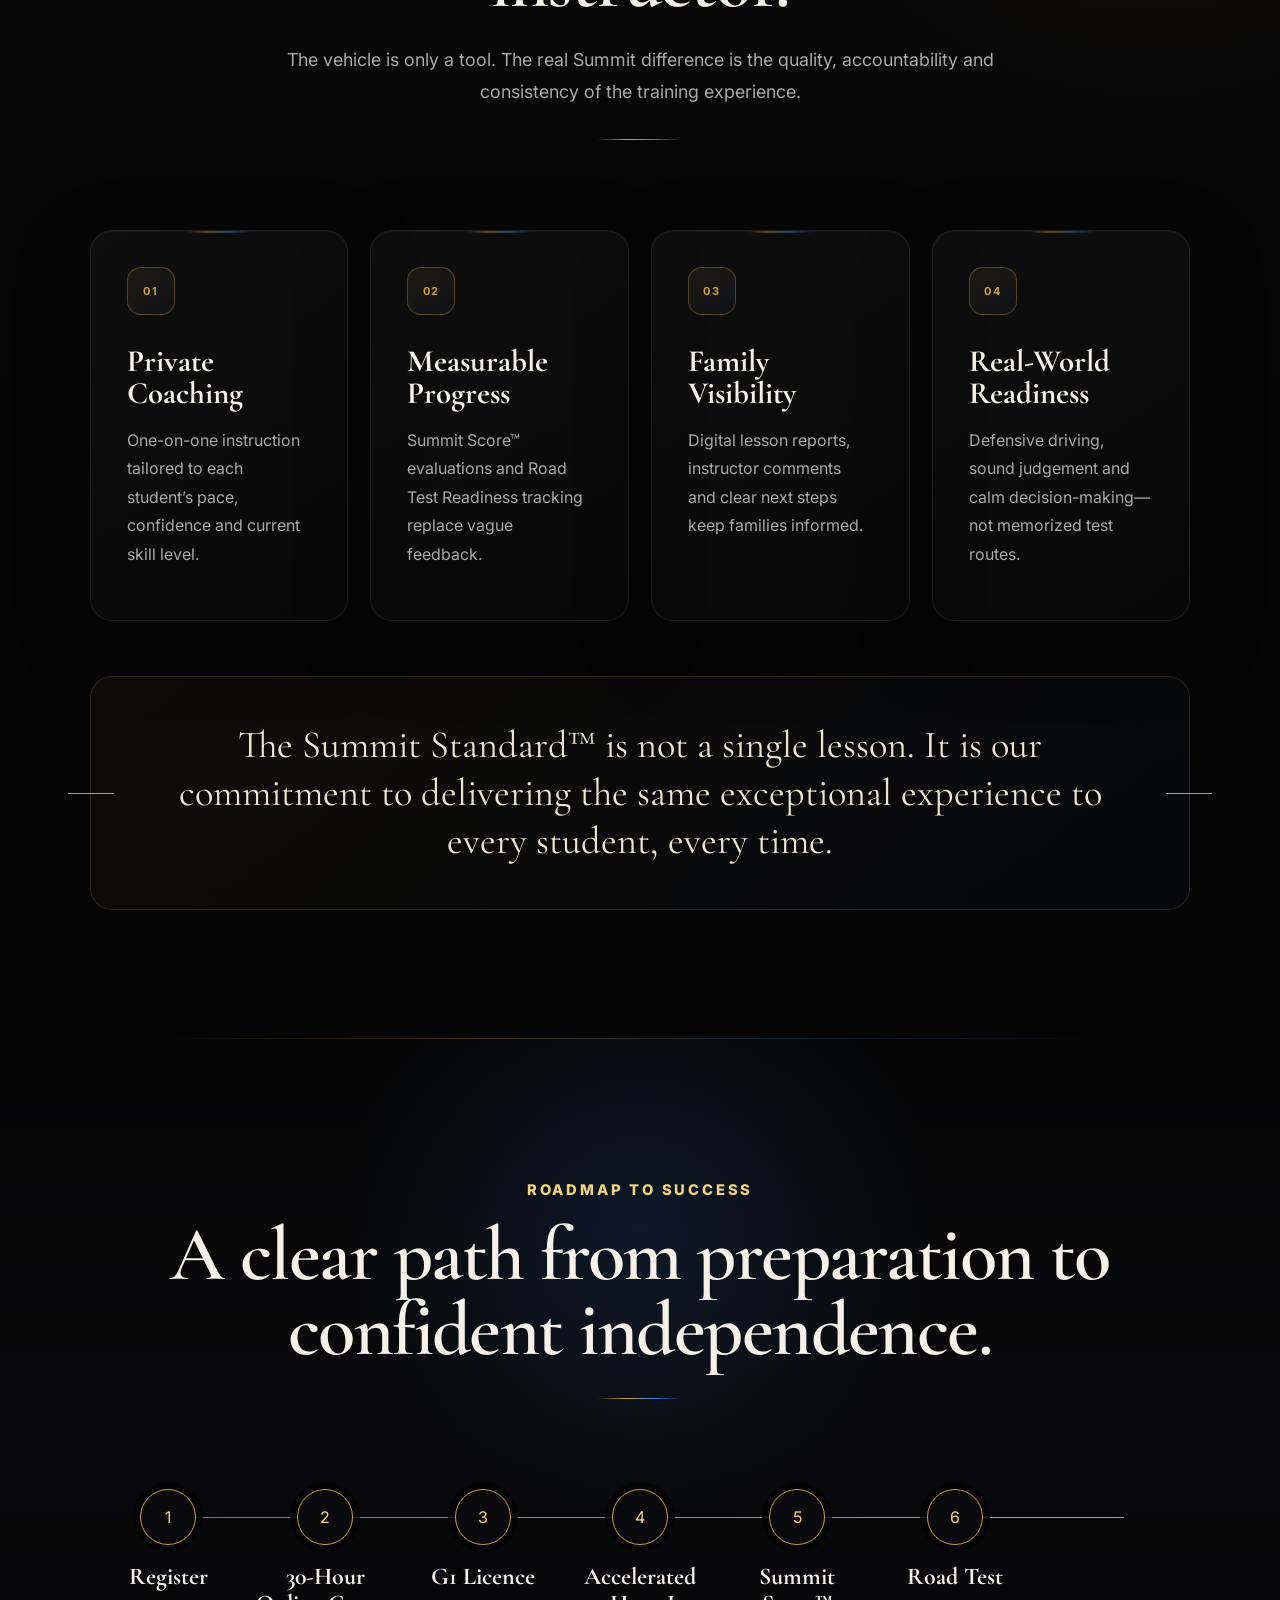
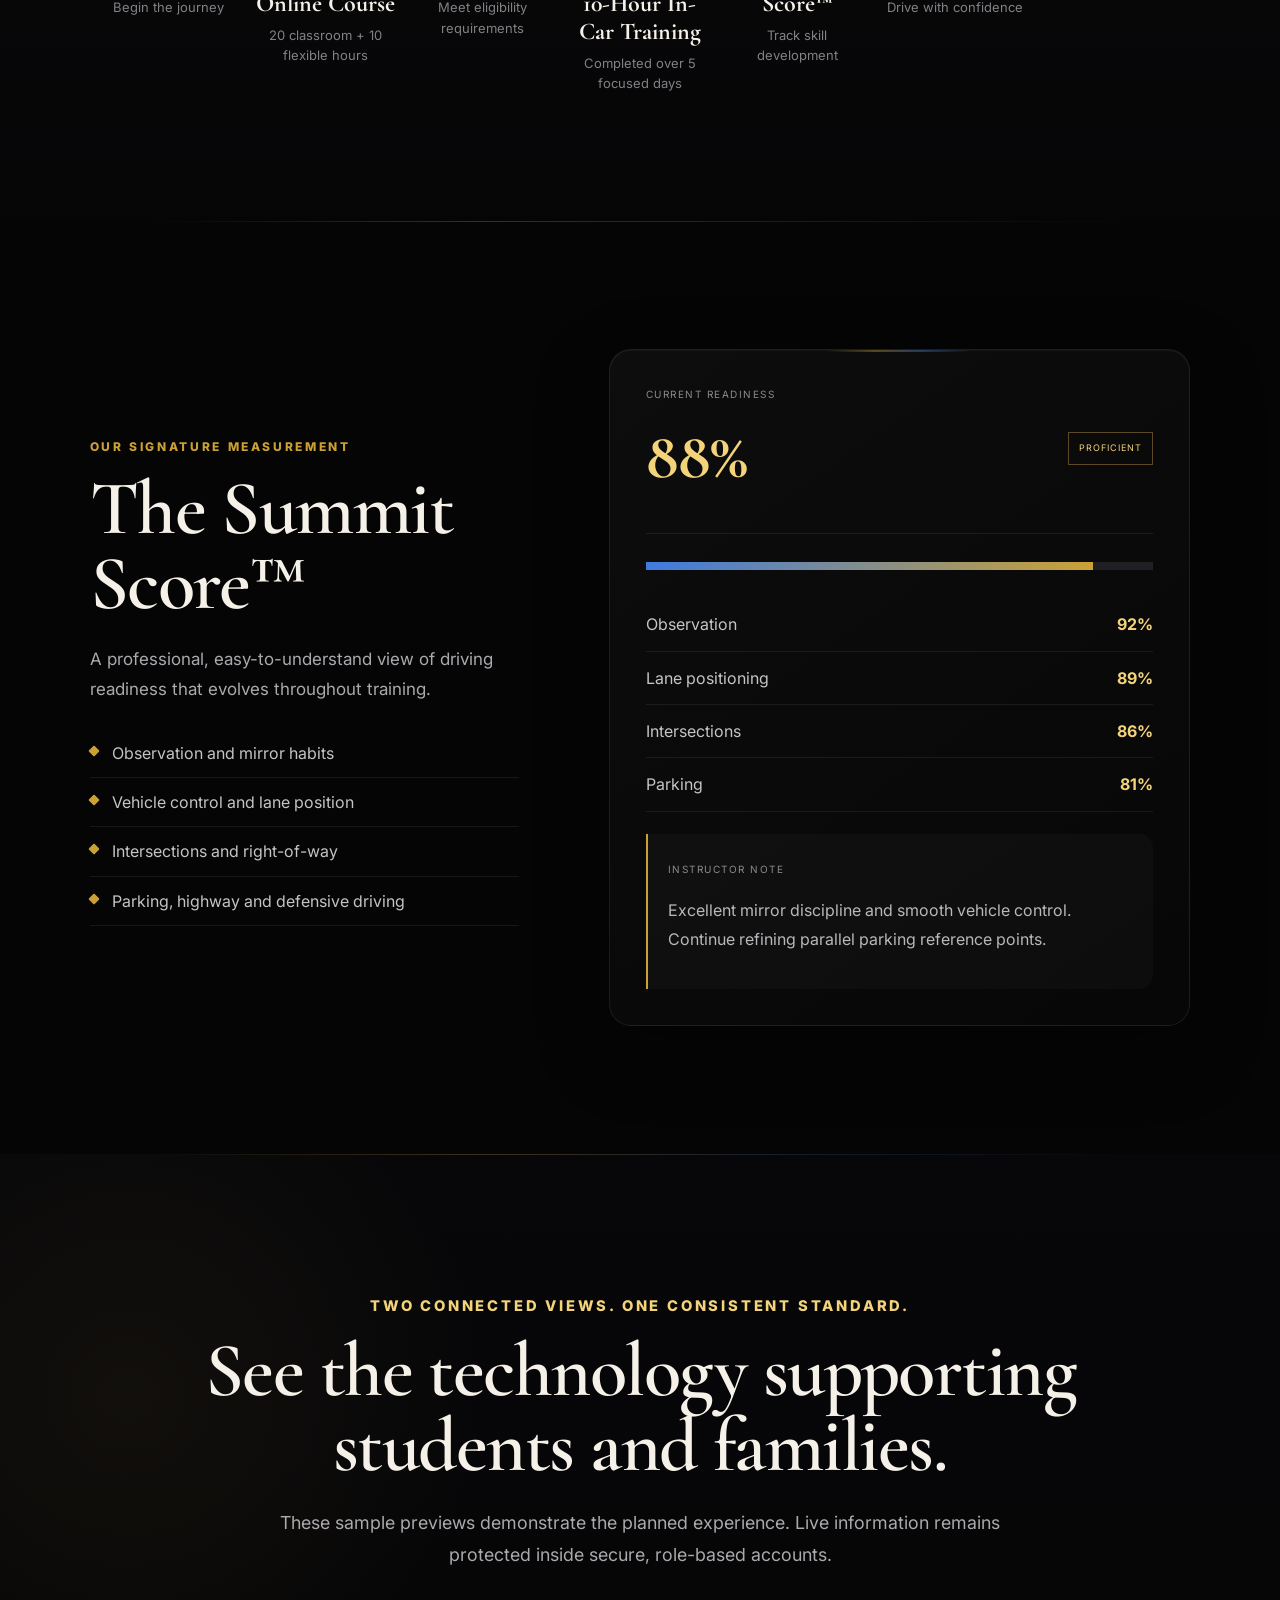
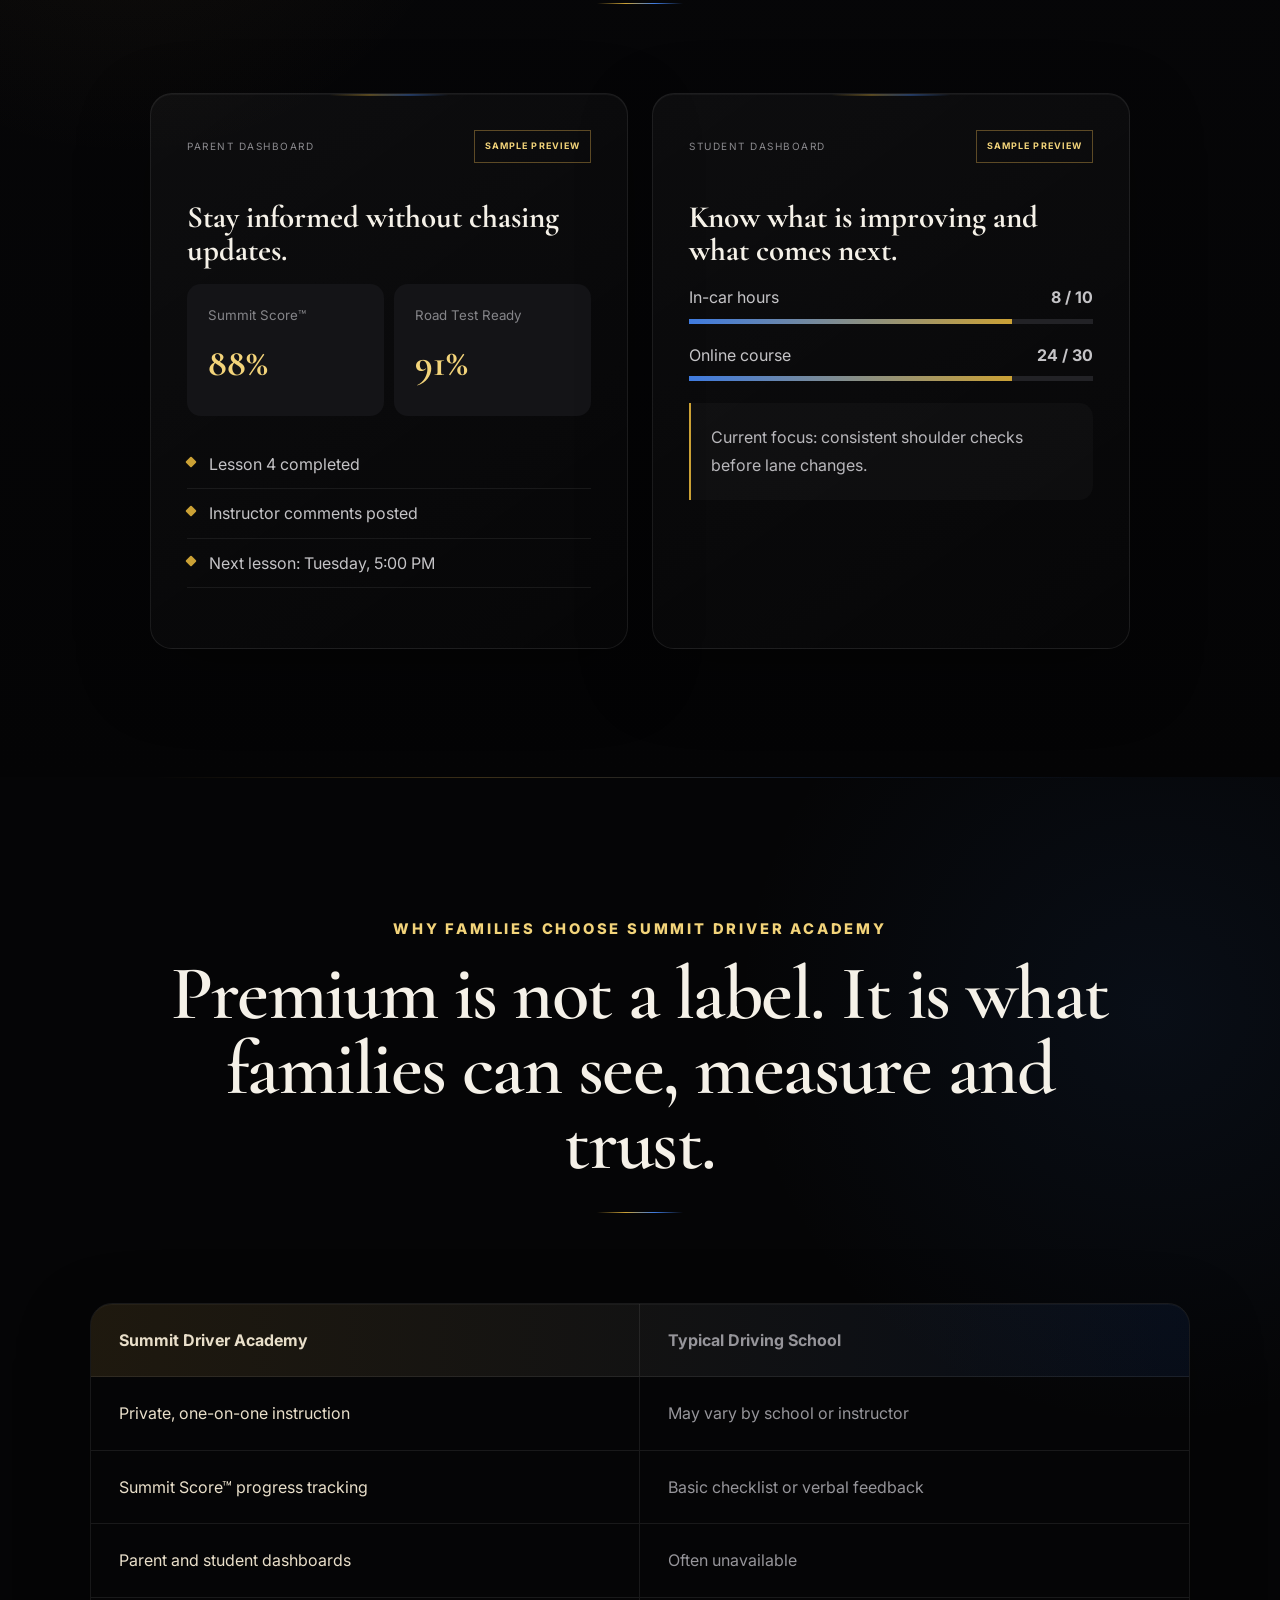
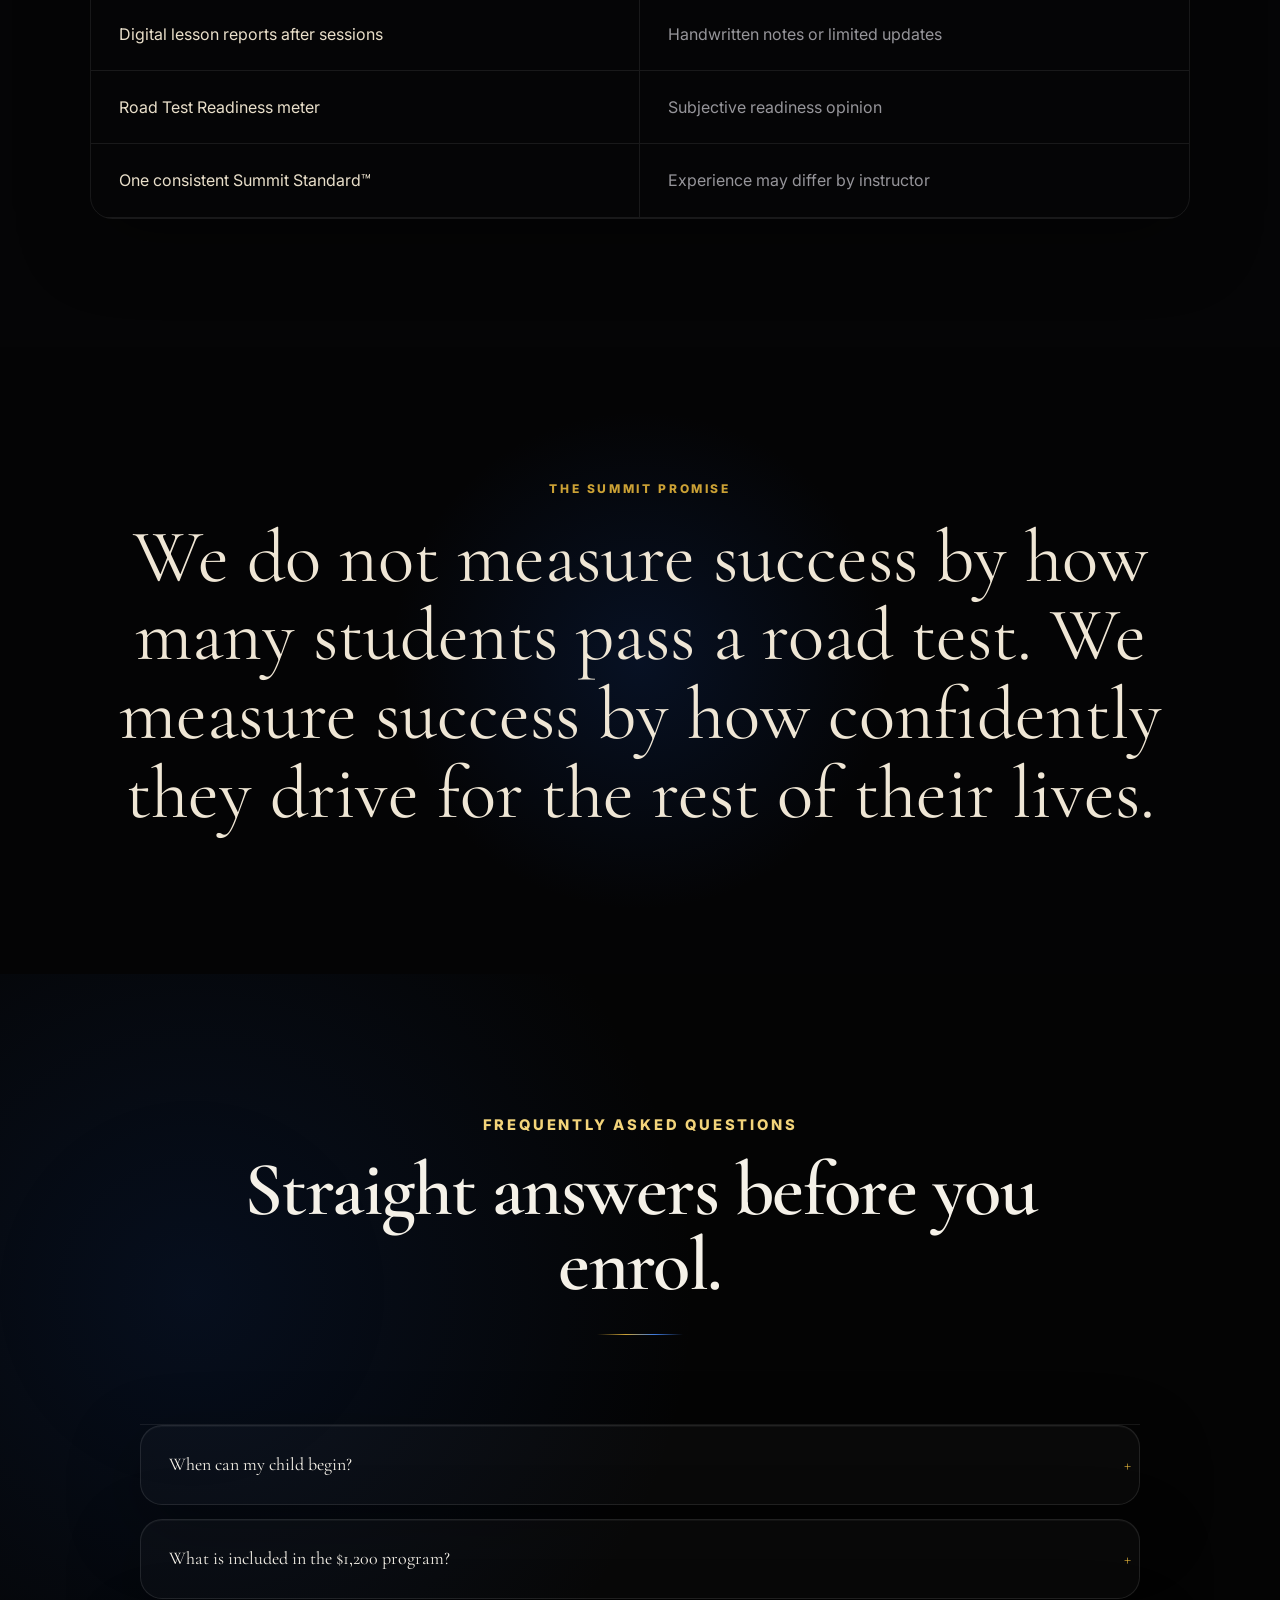
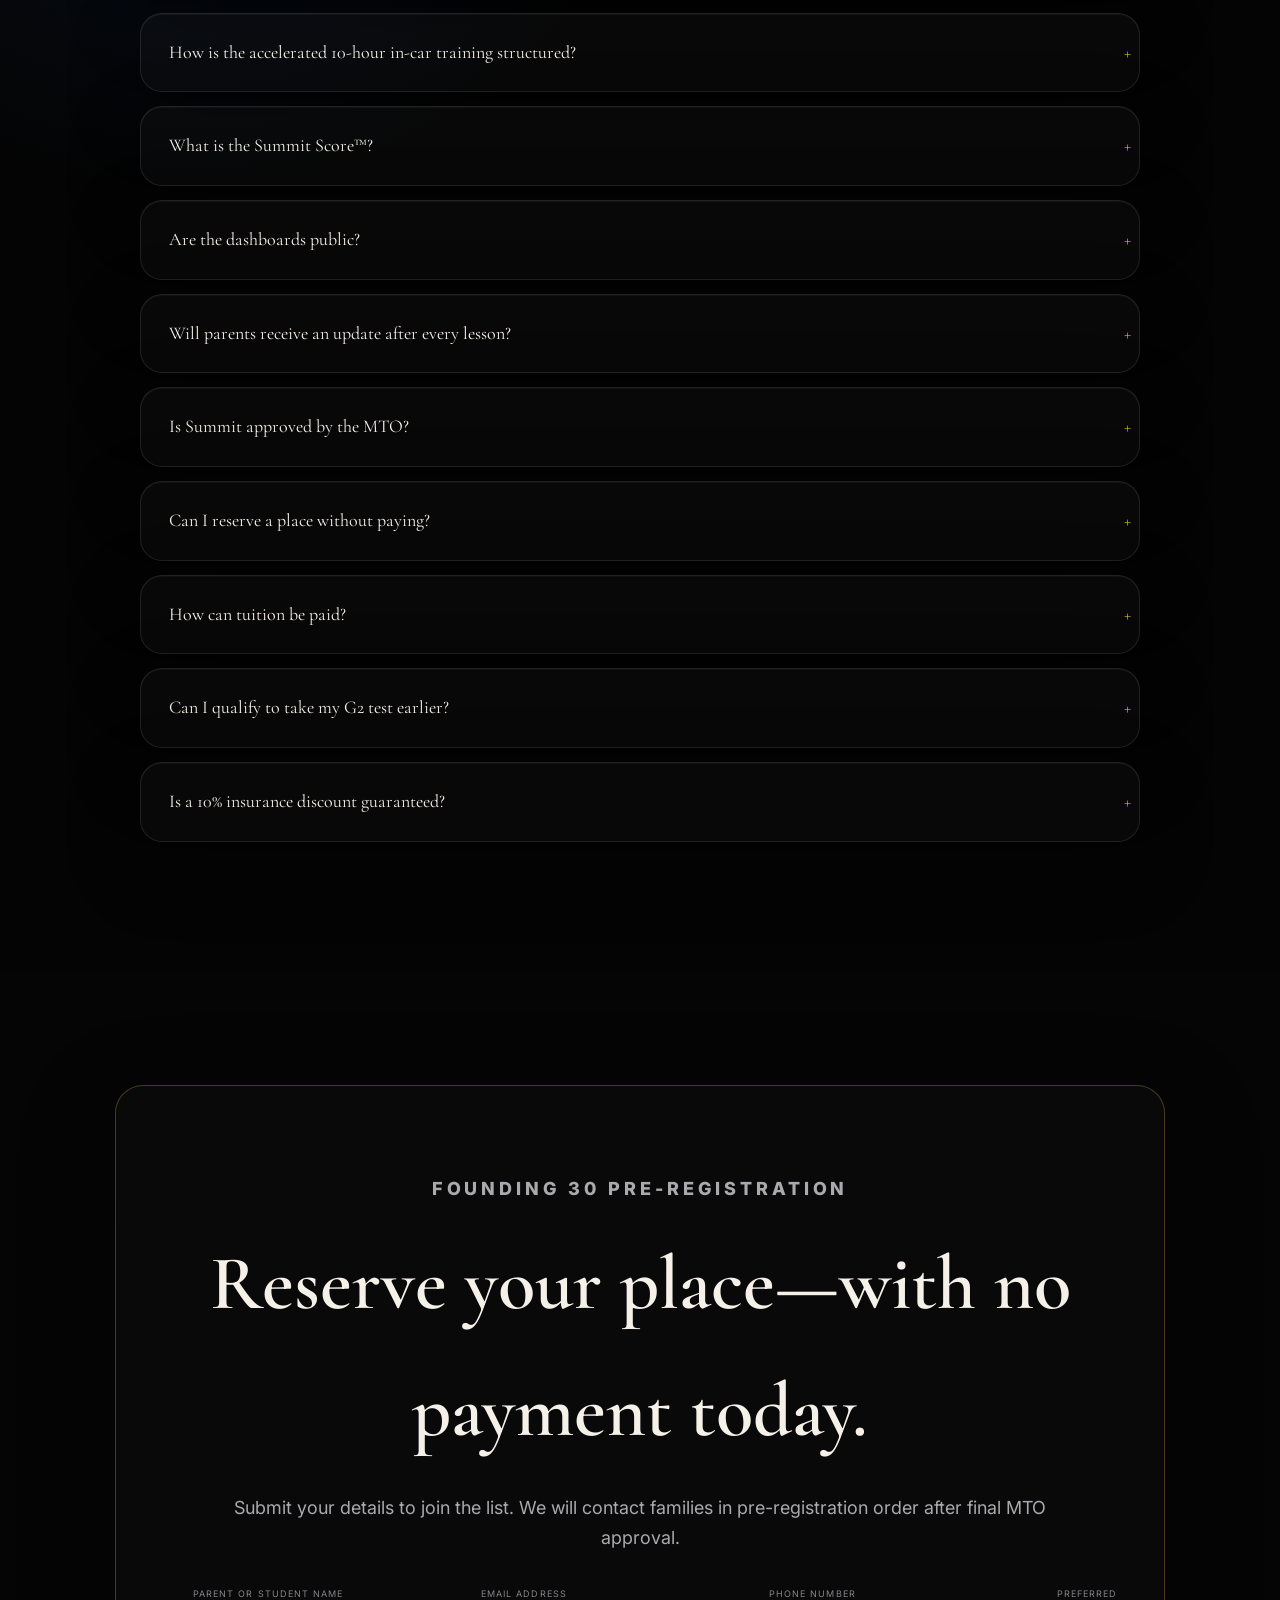
==== commit 6d4f89a5: "publish approved website and local search package" ====
--- a/index.html
+++ b/index.html
@@ -6,8 +6,26 @@
 <meta charset="utf-8"/>
 <meta content="width=device-width, initial-scale=1" name="viewport"/>
 <meta content="Summit Driver Academy Inc. — premium bilingual driver education serving Russell, Embrun, Casselman and Ottawa. No-payment pre-registration open while final MTO approval is pending." name="description"/>
+<meta name="keywords" content="driving school Russell Ontario, driving school Embrun, driving lessons Casselman, driving lessons Limoges, driving lessons Vars, bilingual driving school Ottawa, beginner driver education, private in-car driving lessons, accelerated in-car training, G2 road test preparation"/>
+<meta name="robots" content="index,follow,max-image-preview:large"/>
 <meta content="#050505" name="theme-color"/>
 <title>Summit Driver Academy | The Nation’s Premium Driver Education Experience</title>
+<link rel="canonical" href="https://summitdriveracademy.com/"/>
+<link rel="alternate" hreflang="en-CA" href="https://summitdriveracademy.com/"/>
+<link rel="alternate" hreflang="fr-CA" href="https://summitdriveracademy.com/fr/"/>
+<link rel="alternate" hreflang="x-default" href="https://summitdriveracademy.com/"/>
+<meta property="og:type" content="website"/>
+<meta property="og:locale" content="en_CA"/>
+<meta property="og:locale:alternate" content="fr_CA"/>
+<meta property="og:site_name" content="Summit Driver Academy"/>
+<meta property="og:title" content="Summit Driver Academy | Premium Bilingual Driver Education"/>
+<meta property="og:description" content="Premium bilingual driver education serving Russell, Embrun, Casselman, Limoges, Vars, Ottawa and surrounding communities."/>
+<meta property="og:url" content="https://summitdriveracademy.com/"/>
+<meta property="og:image" content="https://summitdriveracademy.com/assets/summit-logo-legible-gold.png"/>
+<meta name="twitter:card" content="summary_large_image"/>
+<script type="application/ld+json">
+{"@context":"https://schema.org","@type":"LocalBusiness","name":"Summit Driver Academy Inc.","url":"https://summitdriveracademy.com/","logo":"https://summitdriveracademy.com/assets/summit-logo-legible-gold.png","image":"https://summitdriveracademy.com/assets/summit-logo-legible-gold.png","telephone":"+1-613-804-7321","email":"info@summitdriveracademy.com","description":"Premium bilingual driver education and private in-car driving instruction. No-payment pre-registration is open while final MTO approval is pending.","priceRange":"$$$","areaServed":[{"@type":"City","name":"Russell, Ontario"},{"@type":"City","name":"Embrun, Ontario"},{"@type":"City","name":"Casselman, Ontario"},{"@type":"City","name":"Limoges, Ontario"},{"@type":"City","name":"Vars, Ontario"},{"@type":"City","name":"Ottawa, Ontario"}],"openingHoursSpecification":[{"@type":"OpeningHoursSpecification","dayOfWeek":["Monday","Tuesday","Wednesday","Thursday","Friday"],"opens":"09:00","closes":"21:00"}]}
+</script>
 <link href="https://fonts.googleapis.com" rel="preconnect"/>
 <link crossorigin="" href="https://fonts.gstatic.com" rel="preconnect"/>
 <link href="https://fonts.googleapis.com/css2?family=Cormorant+Garamond:wght@500;600;700&amp;family=Inter:wght@400;500;600;700&amp;display=swap" rel="stylesheet"/>
@@ -19,7 +37,7 @@
 <div><span>Locally Owned. Professionally Driven.</span><a href="tel:+16138047321">613-804-7321</a><a href="mailto:info@summitdriveracademy.com">info@summitdriveracademy.com</a></div>
 </div>
 <header class="site-header" id="top">
-<a aria-label="Summit Driver Academy home" class="brand" href="#top"><img alt="Summit Driver Academy logo" src="assets/summit-logo-bright-blue.png" width="1254" height="1254" decoding="async"/></a>
+<a aria-label="Summit Driver Academy home" class="brand" href="#top"><img alt="Summit Driver Academy logo" src="assets/summit-logo-legible-gold.png" width="1254" height="1254" decoding="async"/></a>
 <div aria-label="Language selector" class="language-switch">
 <a aria-current="page" class="active" href="index.html" lang="en">EN</a>
 <span aria-hidden="true">|</span>
@@ -46,7 +64,7 @@
 <div class="hero-glow glow-one"></div><div class="hero-glow glow-two"></div><div aria-hidden="true" class="road-lines"></div>
 <div class="hero-content reveal">
 <p class="eyebrow">The Nation’s Premium Driver Education Experience</p>
-<img alt="Summit Driver Academy" class="hero-logo" src="assets/summit-logo-bright-blue.png" width="1254" height="1254" decoding="async"/>
+<img alt="Summit Driver Academy" class="hero-logo" src="assets/summit-logo-legible-gold.png" width="1254" height="1254" decoding="async"/>
 <div class="launch-badge">First Classes Begin October 2026</div>
 <div class="hero-brand-promise">
 <span>Locally Owned. Professionally Driven.</span>
@@ -61,7 +79,7 @@
 <section class="section team-section" id="team">
 <div class="section-heading reveal"><p class="eyebrow">Meet the Team</p><h2>Professional leadership. One consistent Summit standard.</h2><p>Patient instruction, clear expectations and coaching designed for real-world driving.</p></div>
 <article class="team-card reveal"><div class="team-photo"><img loading="lazy" decoding="async" width="1149" height="1369" alt="Jason St. Louis, Senior Road Instructor and Operations Partner at Summit Driver Academy" src="assets/jason-st-louis-headshot.jpeg"/></div><div><p class="team-name">Jason St. Louis</p><p class="team-title">Senior Road Instructor &amp; Operations Partner</p><p>A local Russell resident and former professional MMA athlete, Jason St. Louis brings discipline, focus and years of coaching experience to driver education. His calm, professional approach helps students build safe driving habits, lasting confidence and sound decision-making behind the wheel.</p><p>As Senior Road Instructor &amp; Operations Partner, Jason helps oversee instructor standards, student progress and the consistency of the Summit experience.</p></div></article>
-<article class="team-card reveal"><div class="team-photo"><img loading="lazy" decoding="async" width="1122" height="1402" alt="Karen St. Pierre, Road Instructor at Summit Driver Academy" src="assets/karen-st-pierre-headshot.png?v=2"/></div><div><p class="team-name">Karen St. Pierre</p><p class="team-title">Road Instructor</p><p>A longtime Russell resident, Karen St. Pierre brings extensive professional driving experience to Summit Driver Academy. Her background as a school bus driver has given her a strong understanding of safety, responsibility, awareness and calm decision-making on the road.</p><p>As a professional MTO-certified driver education instructor, Karen is committed to providing patient, structured instruction that helps students develop safe driving habits, practical skills and lasting confidence behind the wheel.</p></div></article>
+<article class="team-card reveal"><div class="team-photo"><img loading="lazy" decoding="async" width="1122" height="1402" alt="Karen St. Pierre, Road Instructor at Summit Driver Academy" src="assets/karen-st-pierre-headshot.png?v=3"/></div><div><p class="team-name">Karen St. Pierre</p><p class="team-title">Road Instructor</p><p>A longtime Russell resident, Karen St. Pierre brings extensive professional driving experience to Summit Driver Academy. Her background as a school bus driver has given her a strong understanding of safety, responsibility, awareness and calm decision-making on the road.</p><p>As a professional MTO-certified driver education instructor, Karen is committed to providing patient, structured instruction that helps students develop safe driving habits, practical skills and lasting confidence behind the wheel.</p></div></article>
 </section>
 <div aria-label="Program highlights" class="hero-proof">
 <div><strong>30</strong><span>Hours online training</span></div>
@@ -75,8 +93,8 @@
 <div class="notice-inner reveal">
 <span class="notice-kicker">Did You Know?</span>
 <div>
-<h2>Students can begin their 30-hour online training up to three months before turning 16.</h2>
-<p>The online portion is included in the Summit package, giving families a valuable head start before in-car training begins.</p>
+<h2>A complete 40-hour Beginner Driver Education program, delivered through one connected Summit experience.</h2>
+<p>The planned program includes 20 hours of online classroom instruction, 10 hours of flexible online instruction and 10 hours of private in-car training, subject to final MTO approval.</p>
 </div>
 </div>
 </section><section aria-label="Current launch status" class="approval-banner">
@@ -93,7 +111,7 @@
 <div class="benefit-grid">
 <article class="benefit-card reveal"><span aria-hidden="true">04</span><h3>Take the G2 Test Up to 4 Months Earlier</h3><p>Graduates of a government-approved Beginner Driver Education course may take their first road test after eight months instead of the standard twelve-month waiting period.</p></article>
 <article class="benefit-card reveal"><span aria-hidden="true">10%</span><h3>Potential Auto-Insurance Savings</h3><p>Many insurers offer a driver-training discount to new drivers who complete a recognized program. Savings may be available up to 10%, but eligibility and the amount vary by insurer and individual policy.</p></article>
-<article class="benefit-card reveal"><span aria-hidden="true">30</span><h3>Structured Online Learning</h3><p>Thirty hours of guided online learning are included as part of the Summit Path™ and may begin up to three months before the student turns 16.</p></article>
+<article class="benefit-card reveal"><span aria-hidden="true">30</span><h3>Structured Online Learning</h3><p>Thirty hours of guided online learning are planned as part of the Summit Path™: 20 hours of classroom instruction plus 10 hours of flexible instruction, subject to final MTO approval.</p></article>
 </div>
 <p class="legal-note reveal">Insurance discounts are not guaranteed. Families should confirm eligibility and savings directly with their insurance provider.</p>
 </section><section class="section founding-section" id="founding-30">
@@ -104,21 +122,9 @@
 <p>Join the pre-registration list today. After final MTO approval, the first 30 eligible students contacted in registration order will be offered founding tuition of <strong>$900 + applicable taxes</strong>. Regular tuition after the Founding 30 is <strong>$1,200 + applicable taxes</strong>.</p>
 <ul class="check-list compact"><li>No payment today</li><li>No obligation before approval</li><li>Places assigned in pre-registration order</li></ul>
 </div>
-<div aria-label="Founding 30 tuition" class="founding-price"><small>Founding tuition</small><strong>$900</strong><span>+ applicable taxes</span><em class="regular-tuition">Regular tuition after Founding 30: $1,200</em></div>
-
-<div class="founding-counter" data-total="30" data-reserved="0" aria-label="Founding 30 availability">
-  <div class="founding-counter-top">
-    <span class="founding-counter-badge">Limited Founding Offer</span>
-    <strong><span class="founding-remaining">30</span> of 30 spots remaining</strong>
-  </div>
-  <div class="founding-progress-track" role="progressbar" aria-valuemin="0" aria-valuemax="30" aria-valuenow="0" aria-label="Founding spots reserved">
-    <span class="founding-progress-fill"></span>
-  </div>
-  <div class="founding-counter-meta">
-    <span><span class="founding-reserved">0</span> reserved</span>
-    <span><span class="founding-percent">0</span>% filled</span>
-  </div>
-</div>
+<div aria-label="Founding 30 tuition" class="founding-price"><small>Founding tuition</small><strong>$900</strong><span>+ applicable taxes</span><em class="regular-tuition">Regular tuition after Founding 30: $1,200</em><p class="approval-status">Pre-registration only · Subject to final MTO approval</p></div>
+
+<div class="founding-counter" aria-label="Limited Founding 30 offer"><div class="founding-counter-top"><span class="founding-counter-badge">Limited Founding Offer</span><strong>Only 30 founding places will be offered</strong></div><p>Eligible students will be contacted in pre-registration order after final MTO approval.</p></div>
 
 </div>
 </section>
@@ -130,7 +136,7 @@
 </div>
 <div class="path-layout">
 <div class="path-steps">
-<article class="path-card reveal"><span>01</span><h3>30 Hours Online</h3><p>Included in the package and available up to three months before age 16.</p></article>
+<article class="path-card reveal"><span>01</span><h3>30 Hours Online</h3><p>20 hours of classroom instruction plus 10 hours of flexible instruction, subject to final MTO approval.</p></article>
 <article class="path-card reveal"><span>02</span><h3>Accelerated 10-Hour In-Car Training</h3><p>Private, one-on-one instruction completed over five focused days.</p></article>
 <article class="path-card reveal"><span>03</span><h3>Digital Progress Tracking</h3><p>Summit Score™ updates, lesson reports and family visibility after every session.</p></article>
 </div>
@@ -167,7 +173,7 @@
 <div class="section-heading reveal"><p class="eyebrow">Roadmap to Success</p><h2>A clear path from preparation to confident independence.</h2></div>
 <ol class="roadmap reveal">
 <li><span>1</span><strong>Register</strong><small>Begin the journey</small></li>
-<li><span>2</span><strong>30-Hour Online Course</strong><small>Start up to 3 months early</small></li>
+<li><span>2</span><strong>30-Hour Online Course</strong><small>20 classroom + 10 flexible hours</small></li>
 <li><span>3</span><strong>G1 Licence</strong><small>Meet eligibility requirements</small></li>
 <li><span>4</span><strong>Accelerated 10-Hour In-Car Training</strong><small>Completed over 5 focused days</small></li>
 <li><span>5</span><strong>Summit Score™</strong><small>Track skill development</small></li>
@@ -188,11 +194,10 @@
 </div>
 </section>
 <section class="section technology-section" id="technology">
-<div class="section-heading reveal"><p class="eyebrow">Three Connected Views. One Consistent Standard.</p><h2>See the technology supporting students, families and instructors.</h2><p>These public previews demonstrate the experience. Live student information remains protected inside secure, role-based accounts.</p></div>
+<div class="section-heading reveal"><p class="eyebrow">Two Connected Views. One Consistent Standard.</p><h2>See the technology supporting students and families.</h2><p>These sample previews demonstrate the planned experience. Live information remains protected inside secure, role-based accounts.</p></div>
 <div class="dashboard-grid">
-<article class="dashboard-card reveal"><div class="dash-head"><span>Parent Dashboard</span><b>Live Preview</b></div><h3>Stay informed without chasing updates.</h3><div class="metric-pair"><div><small>Summit Score™</small><strong>88%</strong></div><div><small>Road Test Ready</small><strong>91%</strong></div></div><ul class="mini-list"><li>Lesson 4 completed</li><li>Instructor comments posted</li><li>Next lesson: Tuesday, 5:00 PM</li></ul></article>
-<article class="dashboard-card reveal"><div class="dash-head"><span>Student Dashboard</span><b>Live Preview</b></div><h3>Know what is improving and what comes next.</h3><div class="progress-line"><span>In-car hours</span><b>8 / 10</b><i><u style="width:80%"></u></i></div><div class="progress-line"><span>Online course</span><b>24 / 30</b><i><u style="width:80%"></u></i></div><p class="focus-box">Current focus: consistent shoulder checks before lane changes.</p></article>
-<article class="dashboard-card reveal"><div class="dash-head"><span>Instructor Dashboard</span><b>Private</b></div><h3>Paperless reports from the road.</h3><ul class="schedule-list"><li><time>3:00</time><span>Alex M. · Lesson 3</span></li><li><time>5:00</time><span>Jordan K. · Lesson 1</span></li><li><time>7:00</time><span>Sam R. · Lesson 5</span></li></ul><button class="demo-button" type="button">Complete Digital Report</button></article>
+<article class="dashboard-card reveal"><div class="dash-head"><span>Parent Dashboard</span><b>Sample Preview</b></div><h3>Stay informed without chasing updates.</h3><div class="metric-pair"><div><small>Summit Score™</small><strong>88%</strong></div><div><small>Road Test Ready</small><strong>91%</strong></div></div><ul class="mini-list"><li>Lesson 4 completed</li><li>Instructor comments posted</li><li>Next lesson: Tuesday, 5:00 PM</li></ul></article>
+<article class="dashboard-card reveal"><div class="dash-head"><span>Student Dashboard</span><b>Sample Preview</b></div><h3>Know what is improving and what comes next.</h3><div class="progress-line"><span>In-car hours</span><b>8 / 10</b><i><u style="width:80%"></u></i></div><div class="progress-line"><span>Online course</span><b>24 / 30</b><i><u style="width:80%"></u></i></div><p class="focus-box">Current focus: consistent shoulder checks before lane changes.</p></article>
 </div>
 </section>
 <section class="section families-section" id="families">
@@ -214,11 +219,11 @@
 <section class="section faq-section" id="faq">
 <div class="section-heading reveal"><p class="eyebrow">Frequently Asked Questions</p><h2>Straight answers before you enrol.</h2></div>
 <div class="faq-list reveal">
-<details><summary>Can my child start before turning 16?</summary><p>Yes. A student can begin the included 30-hour online training up to three months before turning 16. In-car instruction begins once the student meets the applicable licensing and eligibility requirements.</p></details>
+<details><summary>When can my child begin?</summary><p>Program access and in-car instruction will begin only after Summit receives final MTO approval and the student meets all applicable licensing and eligibility requirements.</p></details>
 <details><summary>What is included in the $1,200 program?</summary><p>The Summit Path™ includes 30 hours of online learning, accelerated 10-hour private in-car training completed over 5 days, Summit Score™ tracking, digital progress reports and Road Test Readiness assessment. Applicable taxes are additional.</p></details>
 <details><summary>How is the accelerated 10-hour in-car training structured?</summary><p>Students complete 10 hours of private, one-on-one in-car instruction over 5 focused days, with each lesson tailored to the student’s progress and readiness.</p></details>
 <details><summary>What is the Summit Score™?</summary><p>It is Summit’s structured progress measurement across observation, intersections, lane positioning, parking, highway driving, defensive driving and other core skills.</p></details>
-<details><summary>Are the dashboards public?</summary><p>The website shows polished previews so families can understand the experience. Actual parent, student, instructor and admin dashboards are private and require secure login credentials.</p></details>
+<details><summary>Are the dashboards public?</summary><p>The website shows sample parent and student previews so families can understand the planned experience. Actual accounts and student information are private and require secure login credentials.</p></details>
 <details><summary>Will parents receive an update after every lesson?</summary><p>Yes. Digital reports can include completed skills, instructor comments, current focus areas, Summit Score™ changes and Road Test Readiness progress.</p></details>
 <details><summary>Is Summit approved by the MTO?</summary><p>Summit Driver Academy is currently awaiting final MTO approval. Pre-registration is open, but no payment is collected and no approved training is delivered until official approval is confirmed.</p></details>
 <details><summary>Can I reserve a place without paying?</summary><p>Yes. Founding 30 pre-registration requires no payment. After final MTO approval, students will be contacted in pre-registration order to complete enrollment.</p></details><details><summary>How can tuition be paid?</summary><p>For your protection, Summit Driver Academy accepts secure electronic payments by Visa Debit and major credit cards. Every payment is documented and receipted, giving families a clear transaction record and access to any protections provided by their card issuer. Cash, e-transfers and cheques are not accepted.</p></details><details><summary>Can I qualify to take my G2 test earlier?</summary><p>After successfully completing a government-approved BDE course, a driver may be eligible to take the first road test after eight months instead of twelve months.</p></details><details><summary>Is a 10% insurance discount guaranteed?</summary><p>No. Many insurers offer a driver-training discount to new drivers who complete a recognized program, but eligibility and the amount vary by insurer, driver and policy.</p></details></div>
@@ -234,7 +239,7 @@
 <a class="mobile-primary" href="#contact"><span>No-payment pre-registration</span><strong>Reserve a Spot</strong></a>
 </nav>
 <footer>
-<img alt="Summit Driver Academy" src="assets/summit-logo-bright-blue.png" width="1254" height="1254" decoding="async"/>
+<img alt="Summit Driver Academy" src="assets/summit-logo-legible-gold.png" width="1254" height="1254" decoding="async"/>
 <div class="footer-contact footer-contact-v2">
 <span class="footer-contact-kicker">Questions? Let’s talk.</span>
 <h3>Call or email Summit</h3>
@@ -243,7 +248,7 @@
 <strong>Locally Owned. Professionally Driven.</strong>
 <small>© <span id="year"></span> Summit Driver Academy Inc. Incorporated in Ontario. Proudly serving Russell, Embrun, Casselman, Ottawa and surrounding communities.</small>
 </div>
-<nav aria-label="Footer navigation" class="footer-links"><a href="#path">Program</a><a href="#families">Why Summit</a><a href="#team">Team</a><a href="#faq">FAQ</a><a href="#contact">Contact</a></nav>
+<nav aria-label="Footer navigation" class="footer-links"><a href="#path">Program</a><a href="#families">Why Summit</a><a href="#team">Team</a><a href="#faq">FAQ</a><a href="#contact">Contact</a><a href="privacy.html">Privacy</a><a href="enrollment-policy.html">Enrollment Policy</a></nav>
 </footer>
 <script src="supabase-config.js"></script>
 <script src="script.js"></script>
--- a/styles.css
+++ b/styles.css
@@ -1,9 +1,20 @@
 :root{--black:#030303;--panel:#0b0b0d;--panel2:#111114;--gold:#cba135;--gold2:#f3d47a;--gold-dark:#a67a2a;--blue:#224e9e;--blue2:#3f7be0;--white:#f5f1e8;--muted:#aaa9ad;--line:rgba(255,255,255,.08);--shadow:0 32px 90px rgba(0,0,0,.52);--glass:rgba(255,255,255,.02)}
 *{box-sizing:border-box}html{scroll-behavior:smooth;scroll-padding-top:140px}body{margin:0;background:var(--black);color:var(--white);font-family:Inter,system-ui,sans-serif;overflow-x:hidden}a{color:inherit;text-decoration:none}img{max-width:100%;display:block}button,input{font:inherit}.skip-link{position:fixed;left:12px;top:-60px;z-index:999;background:var(--gold);color:#050505;padding:12px 16px;font-weight:700}.skip-link:focus{top:12px}.site-header{height:86px;padding:0 5vw;display:flex;align-items:center;justify-content:space-between;position:fixed;inset:0 0 auto;z-index:100;background:rgba(3,3,3,.88);backdrop-filter:blur(18px);border-bottom:1px solid var(--line)}.brand img{width:154px;height:80px;object-fit:contain;filter:drop-shadow(0 12px 36px rgba(0,0,0,.6));border-radius:8px}.nav{display:flex;align-items:center;gap:24px}.nav a{font-size:12px;letter-spacing:.05em;color:#d0cfd1}.nav a:hover,.nav a:focus-visible{color:var(--gold2)}.nav a:focus-visible,.language-switch a:focus-visible,.button:focus-visible,.menu-toggle:focus-visible,input:focus-visible,select:focus-visible,textarea:focus-visible,details summary:focus-visible{outline:3px solid rgba(243,212,122,.8);outline-offset:4px}.nav-cta{border-radius:999px;background:linear-gradient(135deg,rgba(240,210,141,.06),rgba(214,168,76,.06));border:1px solid rgba(214,168,76,.28);padding:10px 18px;box-shadow:0 8px 30px rgba(0,0,0,.28)}.menu-toggle{display:none;background:none;border:0}.hero{min-height:100svh;display:grid;place-items:center;text-align:center;position:relative;overflow:hidden;padding:125px 6vw 70px;background:radial-gradient(circle at 50% 35%,rgba(18,59,134,.24),transparent 32%),linear-gradient(180deg,#09090b,#020202)}.hero-content{position:relative;z-index:2;max-width:1000px}.hero-logo{width:min(470px,78vw);height:330px;object-fit:contain;margin:0 auto -18px;filter:drop-shadow(0 18px 40px rgba(0,0,0,.5))}.eyebrow{color:var(--gold);text-transform:uppercase;letter-spacing:.22em;font-size:11px;font-weight:700}.hero h1,.section h2,.cta-inner h2{font-family:"Cormorant Garamond",serif;font-weight:600}.hero h1{font-size:clamp(48px,7vw,92px);line-height:.94;margin:6px auto 18px;max-width:920px}.hero-copy{max-width:720px;margin:0 auto;color:#b8b7ba;font-size:clamp(16px,1.1vw,20px);line-height:1.85}.hero-actions{display:flex;justify-content:center;gap:12px;flex-wrap:wrap;margin:34px 0}.button{min-height:52px;padding:0 24px;display:inline-flex;align-items:center;justify-content:center;border:1px solid transparent;text-transform:uppercase;letter-spacing:.12em;font-size:11px;font-weight:700;cursor:pointer;transition:transform .3s ease,box-shadow .3s ease,border-color .3s ease,filter .3s ease,background .3s ease}.button-primary{background:linear-gradient(135deg,var(--gold2),var(--gold));color:#090909;border:1px solid rgba(0,0,0,.12);box-shadow:0 12px 40px rgba(214,168,76,.12);padding:14px 28px}.button-secondary{border-color:rgba(255,255,255,.22);background:rgba(255,255,255,.025)}.button:hover{transform:translateY(-2px)}.hero-proof{display:flex;justify-content:center;flex-wrap:wrap;gap:clamp(24px,8vw,140px);margin-top:35px}.hero-proof div{display:grid;gap:6px;min-width:210px}.hero-proof strong{font-family:"Cormorant Garamond";font-size:62px;color:var(--gold2);line-height:1}.hero-proof span{color:#8f8f93;text-transform:uppercase;letter-spacing:.14em;font-size:10px}.hero-glow{position:absolute;border-radius:50%;filter:blur(70px);opacity:.22}.glow-one{width:430px;height:430px;background:var(--blue);left:-160px;top:22%}.glow-two{width:300px;height:300px;background:var(--gold);right:-140px;bottom:10%}.road-lines{position:absolute;bottom:-150px;left:50%;width:380px;height:640px;transform:translateX(-50%) perspective(600px) rotateX(58deg);border-left:1px solid rgba(214,168,76,.23);border-right:1px solid rgba(214,168,76,.23)}.scroll-cue{position:absolute;bottom:24px;display:grid;gap:8px;place-items:center;color:#7c7c80;text-transform:uppercase;letter-spacing:.18em;font-size:9px}.scroll-cue i{width:1px;height:28px;background:linear-gradient(var(--gold),transparent)}
-.notice-band{padding:38px 7vw;background:linear-gradient(90deg,rgba(18,59,134,.24),rgba(214,168,76,.08));border-block:1px solid rgba(214,168,76,.25)}.notice-inner{max-width:1240px;margin:auto;display:grid;grid-template-columns:190px 1fr;gap:35px;align-items:center}.notice-kicker{font-family:"Cormorant Garamond";font-size:31px;color:var(--gold2)}.notice-inner h2{font-family:"Cormorant Garamond";font-size:clamp(28px,3.5vw,46px);margin:0 0 7px;line-height:1.1}.notice-inner p{margin:0;color:var(--muted);line-height:1.7}.section{padding:115px 7vw}.section-heading{max-width:870px;margin:0 auto 58px;text-align:center}.section h2{font-size:clamp(40px,5.5vw,70px);line-height:1.02;margin:10px 0 18px}.section-heading>p:last-child{color:var(--muted);line-height:1.75;font-size:17px}.path-section{background:linear-gradient(180deg,#050506,#0a0a0c)}.path-layout{display:grid;grid-template-columns:1.35fr .65fr;gap:28px;max-width:1280px;margin:auto}.path-steps{display:grid;grid-template-columns:1fr 1fr;gap:18px}.path-card,.standard-card,.dashboard-card,.story-card{border:1px solid var(--line);background:linear-gradient(145deg,rgba(255,255,255,.035),rgba(255,255,255,.012));box-shadow:var(--shadow)}.path-card{padding:30px;min-height:245px}.path-card span,.standard-card b{color:var(--gold);font-size:12px;letter-spacing:.16em}.path-card h3,.standard-card h3,.dashboard-card h3{font-family:"Cormorant Garamond";font-size:30px;margin:35px 0 12px}.path-card p,.standard-card p{color:var(--muted);line-height:1.7}.investment-card{padding:38px;border:1px solid rgba(214,168,76,.45);background:radial-gradient(circle at 50% 15%,rgba(214,168,76,.12),transparent 38%),#0b0b0d;box-shadow:var(--shadow)}.price{font-family:"Cormorant Garamond";font-size:64px;color:var(--gold2);margin:18px 0}.price small{display:block;font-family:Inter;font-size:11px;color:#8b8a8e;text-transform:uppercase;letter-spacing:.13em}.investment-card ul,.check-list,.mini-list{list-style:none;padding:0;margin:24px 0}.investment-card li,.check-list li,.mini-list li{padding:11px 0 11px 22px;border-bottom:1px solid rgba(255,255,255,.07);color:#c4c3c6;position:relative}.investment-card li:before,.check-list li:before,.mini-list li:before{content:"";position:absolute;left:0;top:17px;width:7px;height:7px;background:var(--gold);transform:rotate(45deg)}.full{width:100%;margin-top:10px}.standard-section{background:#050506}.standard-grid{max-width:1280px;margin:auto;display:grid;grid-template-columns:repeat(4,1fr);gap:16px}.standard-card{padding:30px;min-height:300px}.standard-quote{max-width:1100px;margin:55px auto 0;border-left:2px solid var(--gold);padding:12px 0 12px 28px;font-family:"Cormorant Garamond";font-size:clamp(27px,3vw,42px);line-height:1.25;color:#ede4d2}.roadmap-section{background:radial-gradient(circle at 50% 30%,rgba(18,59,134,.18),transparent 30%),#08080a}.roadmap{list-style:none;padding:0;max-width:1380px;margin:auto;display:grid;grid-template-columns:repeat(7,1fr);position:relative}.roadmap:before{content:"";position:absolute;left:6%;right:6%;top:25px;height:1px;background:linear-gradient(90deg,var(--blue2),var(--gold))}.roadmap li{position:relative;text-align:center;padding:0 9px}.roadmap li span{position:relative;z-index:1;width:50px;height:50px;border-radius:50%;display:grid;place-items:center;margin:0 auto 18px;background:#0a0a0c;border:1px solid var(--gold);color:var(--gold2)}.roadmap strong{display:block;font-family:"Cormorant Garamond";font-size:21px}.roadmap small{display:block;color:#818186;margin-top:7px;line-height:1.45}.score-section{display:grid;grid-template-columns:.85fr 1.15fr;gap:7vw;align-items:center;background:#050506}.score-copy>p:not(.eyebrow){color:var(--muted);font-size:17px;line-height:1.75}.dashboard-card{padding:30px}.score-panel{padding:36px}.card-top{display:flex;justify-content:space-between;align-items:center;border-bottom:1px solid var(--line);padding-bottom:22px}.card-top div{display:grid}.card-top span,.dash-head span,.note small{font-size:10px;text-transform:uppercase;letter-spacing:.15em;color:#8b8a8e}.card-top strong{font-family:"Cormorant Garamond";font-size:66px;color:var(--gold2)}.card-top em,.dash-head b{font-style:normal;border:1px solid rgba(214,168,76,.4);padding:8px 10px;color:var(--gold2);font-size:9px;text-transform:uppercase;letter-spacing:.12em}.meter{height:8px;background:#202024;margin:28px 0}.meter i{display:block;height:100%;background:linear-gradient(90deg,var(--blue2),var(--gold))}.skill-row{display:flex;justify-content:space-between;padding:13px 0;border-bottom:1px solid rgba(255,255,255,.07);color:#c5c4c7}.skill-row b{color:var(--gold2)}.note,.focus-box{margin-top:22px;padding:17px;border-left:2px solid var(--gold);background:rgba(255,255,255,.025)}.note p,.focus-box{color:#b8b7bb;line-height:1.6}.technology-section{background:linear-gradient(180deg,#09090b,#040405)}.dashboard-grid{max-width:1280px;margin:auto;display:grid;grid-template-columns:1fr 1fr;gap:18px}.dashboard-card h3{margin:28px 0 18px}.dash-head{display:flex;justify-content:space-between;align-items:center}.metric-pair,.admin-metrics{display:grid;grid-template-columns:1fr 1fr;gap:10px}.metric-pair div,.admin-metrics div{padding:18px;background:#141417}.metric-pair small,.admin-metrics small{display:block;color:#858589}.metric-pair strong,.admin-metrics strong{display:block;font-family:"Cormorant Garamond";font-size:38px;color:var(--gold2);margin-top:5px}.progress-line{margin-top:18px;display:grid;grid-template-columns:1fr auto;gap:8px;color:#c5c4c7}.progress-line i{grid-column:1/-1;height:5px;background:#222226}.progress-line u{display:block;height:100%;background:linear-gradient(90deg,var(--blue2),var(--gold));text-decoration:none}.schedule-list{list-style:none;padding:0}.schedule-list li{display:flex;gap:18px;padding:14px 0;border-bottom:1px solid var(--line)}.schedule-list time{color:var(--gold2)}.demo-button{margin-top:16px;width:100%;padding:14px;border:1px solid var(--gold);background:transparent;color:var(--gold2)}.families-section{background:#050506}.comparison{max-width:1100px;margin:auto;border:1px solid var(--line)}.comparison>div{display:grid;grid-template-columns:1fr 1fr}.comparison>div>div{padding:20px 24px;border-bottom:1px solid var(--line)}.comparison>div>div:first-child{border-right:1px solid var(--line);color:#e9dfca}.comparison>div>div:last-child{color:#96959a}.comparison-head{background:linear-gradient(90deg,rgba(214,168,76,.12),rgba(18,59,134,.13));font-weight:700}.team-section{background:linear-gradient(180deg,#08080a,#030303)}.team-card{max-width:1050px;margin:auto;display:grid;grid-template-columns:300px 1fr;gap:40px;padding:38px;border:1px solid rgba(214,168,76,.3);background:#0c0c0e}.team-photo{overflow:hidden;border:1px solid rgba(214,168,76,.45);background:#08080a;box-shadow:0 22px 55px rgba(0,0,0,.42)}.team-photo img{width:100%;height:100%;min-height:390px;object-fit:cover;object-position:center top}.team-name{font-family:"Cormorant Garamond";font-size:44px;margin:0}.team-title{color:var(--gold);text-transform:uppercase;letter-spacing:.13em;font-size:10px}.team-card p:not(.team-name):not(.team-title){color:var(--muted);line-height:1.8}.promise-section{padding:120px 7vw;background:radial-gradient(circle at 50% 50%,rgba(18,59,134,.24),transparent 35%),#040405}.promise-inner{max-width:1100px;margin:auto;text-align:center}.promise-inner blockquote{font-family:"Cormorant Garamond";font-size:clamp(40px,6vw,75px);line-height:1.05;margin:20px 0;color:#efe6d5}.stories-section{background:#070708}.story-grid{max-width:1100px;margin:auto;display:grid;grid-template-columns:repeat(3,1fr);gap:16px}.story-card{min-height:220px;padding:30px;display:flex;flex-direction:column;justify-content:flex-end}.story-card span{color:var(--gold);font-size:10px;text-transform:uppercase;letter-spacing:.15em}.story-card p{font-family:"Cormorant Garamond";font-size:28px}.faq-section{background:radial-gradient(circle at 15% 20%,rgba(18,59,134,.2),transparent 30%),#040404}.faq-list{max-width:1000px;margin:auto;border-top:1px solid var(--line)}details{border-bottom:1px solid var(--line)}summary{cursor:pointer;list-style:none;padding:25px 50px 25px 0;position:relative;font-family:"Cormorant Garamond";font-size:27px}summary::-webkit-details-marker{display:none}summary:after{content:"+";position:absolute;right:8px;color:var(--gold)}details[open] summary:after{content:"–"}details p{color:var(--gold2);line-height:1.8;padding:0 45px 25px 0;margin:0}.cta-section{padding:115px 7vw;background:#050506}.cta-inner{max-width:1050px;margin:auto;text-align:center;border:1px solid rgba(214,168,76,.3);padding:70px 6vw;background:rgba(255,255,255,.018)}.cta-inner h2{font-size:clamp(45px,6vw,78px);margin:12px 0}.cta-inner>p{color:var(--muted);font-size:18px}.interest-form{display:grid;grid-template-columns:1fr 1fr 1fr auto;gap:10px;margin:35px auto 18px}.interest-form label{display:grid;text-align:left;gap:7px}.interest-form label span{font-size:9px;text-transform:uppercase;letter-spacing:.12em;color:#858589}.interest-form input{height:52px;background:#0b0b0d;border:1px solid var(--line);color:white;padding:0 14px;outline:none}.interest-form input:focus{border-color:var(--gold)}.cta-inner small{color:#77777b}footer{padding:46px 6vw;display:grid;grid-template-columns:auto 1fr auto;align-items:center;gap:30px;border-top:1px solid var(--line);background:#020202}footer img{width:115px;height:72px;object-fit:contain}footer p{margin:0;text-align:center;color:#aaa9ad}footer small{display:block;text-align:center;color:#66666a;margin-top:6px}.footer-links{display:flex;gap:16px;flex-wrap:wrap;justify-content:flex-end}.footer-links a{font-size:11px;color:var(--gold2)}.reveal{opacity:0;transform:translateY(24px);transition:opacity .7s ease,transform .7s ease}.reveal.visible{opacity:1;transform:none}
+.notice-band{padding:38px 7vw;background:linear-gradient(90deg,rgba(18,59,134,.24),rgba(214,168,76,.08));border-block:1px solid rgba(214,168,76,.25)}.notice-inner{max-width:1240px;margin:auto;display:grid;grid-template-columns:190px 1fr;gap:35px;align-items:center}.notice-kicker{font-family:"Cormorant Garamond";font-size:31px;color:var(--gold2)}.notice-inner h2{font-family:"Cormorant Garamond";font-size:clamp(28px,3.5vw,46px);margin:0 0 7px;line-height:1.1}.notice-inner p{margin:0;color:var(--muted);line-height:1.7}.section{padding:115px 7vw}.section-heading{max-width:870px;margin:0 auto 58px;text-align:center}.section h2{font-size:clamp(40px,5.5vw,70px);line-height:1.02;margin:10px 0 18px}.section-heading>p:last-child{color:var(--muted);line-height:1.75;font-size:17px}.path-section{background:linear-gradient(180deg,#050506,#0a0a0c)}.path-layout{display:grid;grid-template-columns:1.35fr .65fr;gap:28px;max-width:1280px;margin:auto}.path-steps{display:grid;grid-template-columns:1fr 1fr;gap:18px}.path-card,.standard-card,.dashboard-card,.story-card{border:1px solid var(--line);background:linear-gradient(145deg,rgba(255,255,255,.035),rgba(255,255,255,.012));box-shadow:var(--shadow)}.path-card{padding:30px;min-height:245px}.path-card span,.standard-card b{color:var(--gold);font-size:12px;letter-spacing:.16em}.path-card h3,.standard-card h3,.dashboard-card h3{font-family:"Cormorant Garamond";font-size:30px;margin:35px 0 12px}.path-card p,.standard-card p{color:var(--muted);line-height:1.7}.investment-card{padding:38px;border:1px solid rgba(214,168,76,.45);background:radial-gradient(circle at 50% 15%,rgba(214,168,76,.12),transparent 38%),#0b0b0d;box-shadow:var(--shadow)}.price{font-family:"Cormorant Garamond";font-size:64px;color:var(--gold2);margin:18px 0}.price small{display:block;font-family:Inter;font-size:11px;color:#8b8a8e;text-transform:uppercase;letter-spacing:.13em}.investment-card ul,.check-list,.mini-list{list-style:none;padding:0;margin:24px 0}.investment-card li,.check-list li,.mini-list li{padding:11px 0 11px 22px;border-bottom:1px solid rgba(255,255,255,.07);color:#c4c3c6;position:relative}.investment-card li:before,.check-list li:before,.mini-list li:before{content:"";position:absolute;left:0;top:17px;width:7px;height:7px;background:var(--gold);transform:rotate(45deg)}.payment-notice{margin:24px 0 8px;padding:18px;border:1px solid rgba(214,168,76,.28);background:rgba(214,168,76,.055);display:grid;gap:7px}.payment-notice strong{color:var(--gold2);font-size:11px;text-transform:uppercase;letter-spacing:.13em}.payment-notice span{color:#aaa9ad;font-size:12px;line-height:1.65}.full{width:100%;margin-top:10px}.standard-section{background:#050506}.standard-grid{max-width:1280px;margin:auto;display:grid;grid-template-columns:repeat(4,1fr);gap:16px}.standard-card{padding:30px;min-height:300px}.standard-quote{max-width:1100px;margin:55px auto 0;border-left:2px solid var(--gold);padding:12px 0 12px 28px;font-family:"Cormorant Garamond";font-size:clamp(27px,3vw,42px);line-height:1.25;color:#ede4d2}.roadmap-section{background:radial-gradient(circle at 50% 30%,rgba(18,59,134,.18),transparent 30%),#08080a}.roadmap{list-style:none;padding:0;max-width:1380px;margin:auto;display:grid;grid-template-columns:repeat(7,1fr);position:relative}.roadmap:before{content:"";position:absolute;left:6%;right:6%;top:25px;height:1px;background:linear-gradient(90deg,var(--blue2),var(--gold))}.roadmap li{position:relative;text-align:center;padding:0 9px}.roadmap li span{position:relative;z-index:1;width:50px;height:50px;border-radius:50%;display:grid;place-items:center;margin:0 auto 18px;background:#0a0a0c;border:1px solid var(--gold);color:var(--gold2)}.roadmap strong{display:block;font-family:"Cormorant Garamond";font-size:21px}.roadmap small{display:block;color:#818186;margin-top:7px;line-height:1.45}.score-section{display:grid;grid-template-columns:.85fr 1.15fr;gap:7vw;align-items:center;background:#050506}.score-copy>p:not(.eyebrow){color:var(--muted);font-size:17px;line-height:1.75}.dashboard-card{padding:30px}.score-panel{padding:36px}.card-top{display:flex;justify-content:space-between;align-items:center;border-bottom:1px solid var(--line);padding-bottom:22px}.card-top div{display:grid}.card-top span,.dash-head span,.note small{font-size:10px;text-transform:uppercase;letter-spacing:.15em;color:#8b8a8e}.card-top strong{font-family:"Cormorant Garamond";font-size:66px;color:var(--gold2)}.card-top em,.dash-head b{font-style:normal;border:1px solid rgba(214,168,76,.4);padding:8px 10px;color:var(--gold2);font-size:9px;text-transform:uppercase;letter-spacing:.12em}.meter{height:8px;background:#202024;margin:28px 0}.meter i{display:block;height:100%;background:linear-gradient(90deg,var(--blue2),var(--gold))}.skill-row{display:flex;justify-content:space-between;padding:13px 0;border-bottom:1px solid rgba(255,255,255,.07);color:#c5c4c7}.skill-row b{color:var(--gold2)}.note,.focus-box{margin-top:22px;padding:17px;border-left:2px solid var(--gold);background:rgba(255,255,255,.025)}.note p,.focus-box{color:#b8b7bb;line-height:1.6}.technology-section{background:linear-gradient(180deg,#09090b,#040405)}.dashboard-grid{max-width:1280px;margin:auto;display:grid;grid-template-columns:1fr 1fr;gap:18px}.dashboard-card h3{margin:28px 0 18px}.dash-head{display:flex;justify-content:space-between;align-items:center}.metric-pair,.admin-metrics{display:grid;grid-template-columns:1fr 1fr;gap:10px}.metric-pair div,.admin-metrics div{padding:18px;background:#141417}.metric-pair small,.admin-metrics small{display:block;color:#858589}.metric-pair strong,.admin-metrics strong{display:block;font-family:"Cormorant Garamond";font-size:38px;color:var(--gold2);margin-top:5px}.progress-line{margin-top:18px;display:grid;grid-template-columns:1fr auto;gap:8px;color:#c5c4c7}.progress-line i{grid-column:1/-1;height:5px;background:#222226}.progress-line u{display:block;height:100%;background:linear-gradient(90deg,var(--blue2),var(--gold));text-decoration:none}.schedule-list{list-style:none;padding:0}.schedule-list li{display:flex;gap:18px;padding:14px 0;border-bottom:1px solid var(--line)}.schedule-list time{color:var(--gold2)}.demo-button{margin-top:16px;width:100%;padding:14px;border:1px solid var(--gold);background:transparent;color:var(--gold2)}.families-section{background:#050506}.comparison{max-width:1100px;margin:auto;border:1px solid var(--line)}.comparison>div{display:grid;grid-template-columns:1fr 1fr}.comparison>div>div{padding:20px 24px;border-bottom:1px solid var(--line)}.comparison>div>div:first-child{border-right:1px solid var(--line);color:#e9dfca}.comparison>div>div:last-child{color:#96959a}.comparison-head{background:linear-gradient(90deg,rgba(214,168,76,.12),rgba(18,59,134,.13));font-weight:700}.team-section{background:linear-gradient(180deg,#08080a,#030303)}.team-card{max-width:1050px;margin:auto;display:grid;grid-template-columns:300px 1fr;gap:40px;padding:38px;border:1px solid rgba(214,168,76,.3);background:#0c0c0e}.team-photo{overflow:hidden;border:1px solid rgba(214,168,76,.45);background:#08080a;box-shadow:0 22px 55px rgba(0,0,0,.42)}.team-photo img{width:100%;height:100%;min-height:390px;object-fit:cover;object-position:center top}.team-name{font-family:"Cormorant Garamond";font-size:44px;margin:0}.team-title{color:var(--gold);text-transform:uppercase;letter-spacing:.13em;font-size:10px}.team-card p:not(.team-name):not(.team-title){color:var(--muted);line-height:1.8}.promise-section{padding:120px 7vw;background:radial-gradient(circle at 50% 50%,rgba(18,59,134,.24),transparent 35%),#040405}.promise-inner{max-width:1100px;margin:auto;text-align:center}.promise-inner blockquote{font-family:"Cormorant Garamond";font-size:clamp(40px,6vw,75px);line-height:1.05;margin:20px 0;color:#efe6d5}.stories-section{background:#070708}.story-grid{max-width:1100px;margin:auto;display:grid;grid-template-columns:repeat(3,1fr);gap:16px}.story-card{min-height:220px;padding:30px;display:flex;flex-direction:column;justify-content:flex-end}.story-card span{color:var(--gold);font-size:10px;text-transform:uppercase;letter-spacing:.15em}.story-card p{font-family:"Cormorant Garamond";font-size:28px}.faq-section{background:radial-gradient(circle at 15% 20%,rgba(18,59,134,.2),transparent 30%),#040404}.faq-list{max-width:1000px;margin:auto;border-top:1px solid var(--line)}details{border-bottom:1px solid var(--line)}summary{cursor:pointer;list-style:none;padding:25px 50px 25px 0;position:relative;font-family:"Cormorant Garamond";font-size:27px}summary::-webkit-details-marker{display:none}summary:after{content:"+";position:absolute;right:8px;color:var(--gold)}details[open] summary:after{content:"–"}details p{color:var(--gold2);line-height:1.8;padding:0 45px 25px 0;margin:0}.cta-section{padding:115px 7vw;background:#050506}.cta-inner{max-width:1050px;margin:auto;text-align:center;border:1px solid rgba(214,168,76,.3);padding:70px 6vw;background:rgba(255,255,255,.018)}.cta-inner h2{font-size:clamp(45px,6vw,78px);margin:12px 0}.cta-inner>p{color:var(--muted);font-size:18px}.interest-form{display:grid;grid-template-columns:1fr 1fr 1fr auto;gap:10px;margin:35px auto 18px}.interest-form label{display:grid;text-align:left;gap:7px}.interest-form label span{font-size:9px;text-transform:uppercase;letter-spacing:.12em;color:#858589}.interest-form input{height:52px;background:#0b0b0d;border:1px solid var(--line);color:white;padding:0 14px;outline:none}.interest-form input:focus{border-color:var(--gold)}.cta-inner small{color:#77777b}footer{padding:46px 6vw;display:grid;grid-template-columns:auto 1fr auto;align-items:center;gap:30px;border-top:1px solid var(--line);background:#020202}footer img{width:115px;height:72px;object-fit:contain}footer p{margin:0;text-align:center;color:#aaa9ad}footer small{display:block;text-align:center;color:#66666a;margin-top:6px}.footer-links{display:flex;gap:16px;flex-wrap:wrap;justify-content:flex-end}.footer-links a{font-size:11px;color:var(--gold2)}.reveal{opacity:0;transform:translateY(24px);transition:opacity .7s ease,transform .7s ease}.reveal.visible{opacity:1;transform:none}
 @media(max-width:1050px){.nav{position:fixed;top:86px;left:0;right:0;padding:28px 5vw 35px;background:rgba(3,3,3,.98);display:none;flex-direction:column;align-items:flex-start}.nav.open{display:flex}.menu-toggle{display:grid;gap:5px}.menu-toggle span{width:25px;height:1px;background:var(--gold2)}.path-layout,.score-section{grid-template-columns:1fr}.standard-grid{grid-template-columns:1fr 1fr}.roadmap{grid-template-columns:1fr 1fr;gap:16px}.roadmap:before{display:none}.roadmap li{border:1px solid var(--line);padding:22px}.dashboard-grid{grid-template-columns:1fr}.interest-form{grid-template-columns:1fr 1fr}.interest-form button{grid-column:1/-1}.team-card{grid-template-columns:220px 1fr}footer{grid-template-columns:1fr;justify-items:center}.footer-links{justify-content:center}}
 @media(max-width:680px){.site-header{height:74px;padding:0 18px}.brand img{width:124px;height:68px}.nav{top:74px}.hero{padding:110px 20px 75px}.hero-logo{height:235px;margin-bottom:-10px}.hero h1{font-size:48px}.hero-copy{font-size:16px;line-height:1.85}.hero-proof{flex-direction:column;gap:24px;justify-content:center;flex-wrap:wrap}.hero-proof div{min-width:0}.notice-inner{grid-template-columns:1fr;gap:12px}.section{padding:84px 20px}.path-steps,.standard-grid,.roadmap,.story-grid{grid-template-columns:1fr}.investment-card{padding:28px}.price{font-size:54px}.comparison>div{grid-template-columns:1fr}.comparison>div>div:first-child{border-right:0}.comparison>div>div:last-child{border-top:1px dashed rgba(255,255,255,.08);padding-top:12px}.team-card{grid-template-columns:1fr;padding:24px}.team-emblem{min-height:220px}.interest-form{grid-template-columns:1fr}.cta-inner{padding:50px 20px}.metric-pair,.admin-metrics{grid-template-columns:1fr 1fr}.dashboard-card{padding:24px}}
 @media(prefers-reduced-motion:reduce){html{scroll-behavior:auto}*,*:before,*:after{animation:none!important;transition:none!important}}
+
+.policy-page{min-height:75vh;padding-top:150px}.policy-content{max-width:850px;margin:0 auto;padding:clamp(24px,5vw,58px);border:1px solid rgba(203,161,53,.35);border-radius:24px;background:rgba(11,11,13,.92)}.policy-content h2{color:var(--gold2);margin:2rem 0 .5rem}.policy-content p{color:var(--muted);line-height:1.85}.policy-content a,.consent-row a{color:var(--gold2);text-decoration:underline}
+
+/* Keep the Summit-versus-typical comparison side by side at every size. */
+@media(max-width:680px){
+  .comparison>div{grid-template-columns:minmax(0,1fr) minmax(0,1fr)}
+  .comparison>div>div{padding:16px 12px;font-size:12px;line-height:1.55;overflow-wrap:anywhere}
+  .comparison>div>div:first-child{border-right:1px solid var(--line)}
+  .comparison>div>div:last-child{border-top:0;padding-top:16px}
+  .comparison-head>div{font-size:11px;line-height:1.35}
+}
 
 
 /* Bilingual language selector */
@@ -184,14 +195,16 @@
 @media(max-width:1200px){.journey-rail{display:none}}
 @media(max-width:1050px){.site-header.is-scrolled{height:74px}.nav a:not(.nav-cta):after{display:none}}
 @media(max-width:680px){
-  body{padding-bottom:76px}
   .hero{min-height:900px;padding-bottom:120px}
   .hero-proof{width:100%;padding:20px;gap:18px}
   .hero-signature{margin-top:18px}
   .standard-quote{padding:34px 25px}
   .standard-quote:before,.standard-quote:after{display:none}
-  .mobile-action-bar{position:fixed;z-index:120;left:10px;right:10px;bottom:10px;display:grid;grid-template-columns:.9fr 1.1fr;padding:5px;border:1px solid rgba(214,168,76,.24);border-radius:18px;background:rgba(5,5,6,.92);backdrop-filter:blur(18px);box-shadow:0 18px 60px rgba(0,0,0,.58)}
-  .mobile-action-bar a{min-height:58px;padding:9px 12px;display:flex;flex-direction:column;justify-content:center;border-radius:14px}
+}
+@media(max-width:520px){
+  body{padding-bottom:76px}
+  .mobile-action-bar{position:fixed;z-index:120;left:10px;right:10px;bottom:10px;display:grid;grid-template-columns:repeat(3,minmax(0,1fr));padding:5px;border:1px solid rgba(214,168,76,.24);border-radius:18px;background:rgba(5,5,6,.92);backdrop-filter:blur(18px);box-shadow:0 18px 60px rgba(0,0,0,.58)}
+  .mobile-action-bar a{min-width:0;min-height:58px;padding:9px 7px;display:flex;flex-direction:column;justify-content:center;border-radius:14px;text-align:center;align-items:center;overflow-wrap:anywhere}
   .mobile-action-bar span{font-size:8px;text-transform:uppercase;letter-spacing:.11em;color:#8e8e93}
   .mobile-action-bar strong{font-size:12px;color:var(--white);margin-top:2px}
   .mobile-action-bar .mobile-primary{background:linear-gradient(135deg,var(--gold2),var(--gold));text-align:center;align-items:center}
@@ -201,7 +214,7 @@
 @media(prefers-reduced-motion:reduce){.scroll-cue{animation:none}.hero-content{transform:none!important}.journey-progress{transition:none}}
 
 
-/* Launch-ready Founding 50 and approval-pending experience */
+/* Launch-ready Founding 30 and approval-pending experience */
 .approval-banner{border-top:1px solid rgba(214,168,76,.2);border-bottom:1px solid rgba(214,168,76,.2);background:linear-gradient(90deg,rgba(214,168,76,.08),rgba(42,93,168,.08),rgba(214,168,76,.08))}
 .approval-inner{max-width:1180px;margin:auto;padding:18px 28px;display:flex;align-items:center;justify-content:center;gap:12px;text-align:center}
 .approval-inner p{margin:0;color:#d8d8dc;font-size:14px}.approval-inner strong{color:var(--gold)}
@@ -215,7 +228,7 @@
 .founding-section{padding-top:30px}.founding-shell{max-width:1180px;margin:auto;padding:64px;display:grid;grid-template-columns:1.45fr .75fr;gap:60px;align-items:center;border:1px solid rgba(214,168,76,.25);border-radius:30px;background:radial-gradient(circle at 80% 25%,rgba(42,93,168,.16),transparent 32%),linear-gradient(145deg,rgba(214,168,76,.06),rgba(255,255,255,.018));box-shadow:0 32px 100px rgba(0,0,0,.4)}
 .founding-copy h2{font-family:'Cormorant Garamond',serif;font-size:clamp(40px,5vw,68px);line-height:1;color:var(--white);margin:12px 0 24px}.founding-copy>p{color:#b8b8bf;line-height:1.8;max-width:760px}.compact{margin-top:28px}.compact li{margin:9px 0}
 .founding-price{text-align:center;padding:38px 28px;border:1px solid rgba(214,168,76,.3);border-radius:24px;background:rgba(4,4,5,.64)}
-.founding-price small,.founding-price span,.founding-price em{display:block}.founding-price small{text-transform:uppercase;letter-spacing:.15em;color:var(--gold);font-size:10px}.founding-price strong{display:block;font-family:'Cormorant Garamond',serif;font-size:72px;color:var(--white);line-height:1;margin:16px 0 8px}.founding-price span{color:#b6b6bb}.founding-price em{font-style:normal;color:#77777e;margin-top:18px;text-decoration:line-through}
+.founding-price small,.founding-price span,.founding-price em{display:block}.founding-price small{text-transform:uppercase;letter-spacing:.15em;color:var(--gold);font-size:10px}.founding-price strong{display:block;font-family:'Cormorant Garamond',serif;font-size:72px;color:var(--white);line-height:1;margin:16px 0 8px}.founding-price span{color:#b6b6bb}.founding-price em{font-style:normal;color:#b6b6bb;margin-top:18px;text-decoration:none}
 .interest-form select{width:100%;border:1px solid rgba(255,255,255,.13);border-radius:12px;background:#0d0d10;color:#f6f6f7;padding:15px;font:inherit}.consent-row{grid-column:1/-1;display:flex!important;flex-direction:row!important;align-items:flex-start;gap:12px}.consent-row input{width:18px!important;height:18px;margin-top:3px;flex:0 0 auto}.consent-row span{font-size:12px!important;line-height:1.55;color:#aaaab1}.hidden-field{position:absolute!important;left:-9999px!important}.prereg-form button{grid-column:1/-1}.thank-you-page{min-height:100vh;display:flex;flex-direction:column;align-items:center;justify-content:center;text-align:center;padding:40px;background:radial-gradient(circle at 50% 10%,rgba(42,93,168,.17),transparent 34%),#050505;color:#fff}.thank-you-page img{width:min(420px,82vw);margin-bottom:30px}.thank-you-page h1{font-family:'Cormorant Garamond',serif;font-size:clamp(42px,7vw,74px);max-width:850px;margin:12px 0}.thank-you-page>p:not(.eyebrow){max-width:720px;color:#b8b8bf;line-height:1.8;margin-bottom:30px}
 @media(max-width:900px){.benefit-grid{grid-template-columns:1fr}.founding-shell{grid-template-columns:1fr;padding:42px 28px}.founding-price strong{font-size:60px}}
 @media(max-width:680px){.approval-inner{align-items:flex-start;text-align:left}.founding-copy h2{font-size:42px}.benefit-card{padding:28px}.consent-row{align-items:flex-start}}
@@ -675,7 +688,7 @@
   color: #ffffff !important;
 }
 
-/* Founding 50 availability */
+/* Founding 30 availability */
 .founding-counter {
   margin: 24px 0 30px;
   padding: 22px 24px;
@@ -780,3 +793,67 @@
 .contact-form label:empty {
   display: none;
 }
+
+
+/* Private placement preview: team section between phone card and program highlights. */
+.hero .team-section {
+  width: min(1050px, 94vw);
+  margin: 44px auto 34px;
+  padding: clamp(42px, 6vw, 72px) clamp(18px, 4vw, 42px);
+  text-align: left;
+  border: 1px solid rgba(214, 168, 76, .3);
+  border-radius: 24px;
+  background: linear-gradient(180deg, rgba(8, 8, 10, .96), rgba(3, 3, 3, .94));
+}
+.hero .team-section .section-heading { text-align: center; }
+@media (max-width: 760px) {
+  .hero .team-section { width: 100%; padding: 36px 16px; }
+  .hero .team-section .team-card { grid-template-columns: 1fr; }
+}
+
+.hero .team-section .team-card + .team-card {
+  margin-top: 28px;
+}
+
+.team-photo--placeholder,
+.team-photo-placeholder {
+  min-height: 390px;
+  display: grid;
+  place-content: center;
+  gap: 14px;
+  text-align: center;
+  background:
+    radial-gradient(circle at 50% 35%, rgba(42, 93, 168, .24), transparent 38%),
+    linear-gradient(145deg, #101217, #050608);
+}
+
+.team-photo--placeholder span,
+.team-photo-placeholder span {
+  color: var(--gold2);
+  font-family: "Cormorant Garamond", serif;
+  font-size: 68px;
+  line-height: 1;
+  letter-spacing: .08em;
+}
+
+.team-photo--placeholder small,
+.team-photo-placeholder small {
+  color: var(--muted);
+  font-size: 10px;
+  font-weight: 700;
+  letter-spacing: .16em;
+  text-transform: uppercase;
+}
+
+@media(min-width:1051px) {
+  .dashboard-grid {
+    grid-template-columns: repeat(2, minmax(0, 1fr));
+    max-width: 980px;
+    margin-inline: auto;
+  }
+}
+
+.form-status{grid-column:1/-1;margin:.85rem 0 0;font-size:.95rem;line-height:1.45;text-align:center}.form-status[data-type="success"]{color:var(--gold2)}.form-status[data-type="error"]{color:#ffb4ab}.prereg-form button[disabled]{cursor:wait;opacity:.72}.thank-you-page{min-height:100vh;display:flex;flex-direction:column;align-items:center;justify-content:center;text-align:center;padding:40px;background:radial-gradient(circle at 50% 10%,rgba(42,93,168,.17),transparent 34%),#050505;color:#fff}.thank-you-page img{width:min(420px,82vw);margin-bottom:30px}.thank-you-page h1{font-family:"Cormorant Garamond",serif;font-size:clamp(42px,7vw,74px);max-width:850px;margin:12px 0}.thank-you-page>p:not(.eyebrow){max-width:720px;color:#b8b8bf;line-height:1.8;margin:8px auto}.thank-you-actions{display:flex;flex-wrap:wrap;justify-content:center;gap:12px;margin:28px 0}.thank-you-contact a{color:var(--gold2)}
+
+.team-photo img[alt^="Karen St. Pierre"]{object-position:center 18%}
+.approval-status{margin:18px 0 0;padding:12px 14px;border:1px solid rgba(214,168,76,.35);border-radius:999px;color:var(--gold2);font-size:10px;font-style:normal;font-weight:700;letter-spacing:.08em;line-height:1.45;text-align:center;text-transform:uppercase}
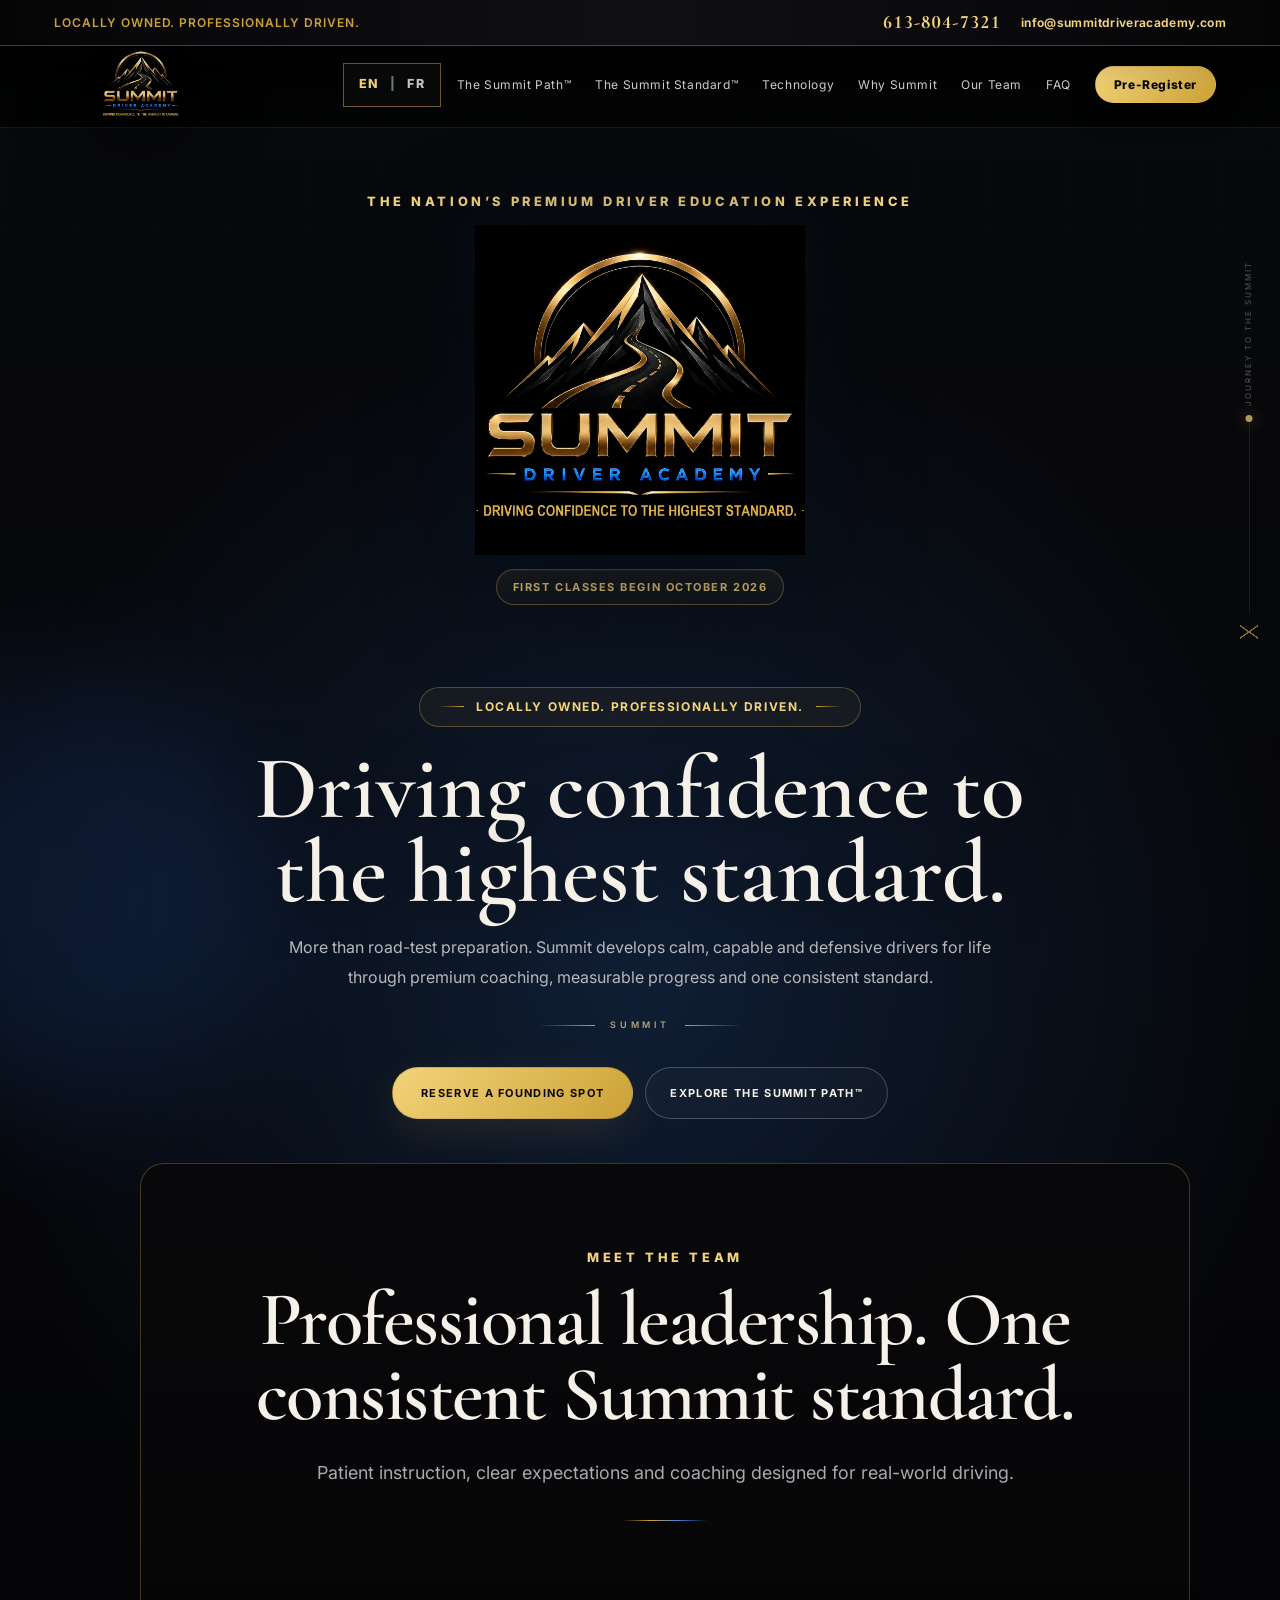
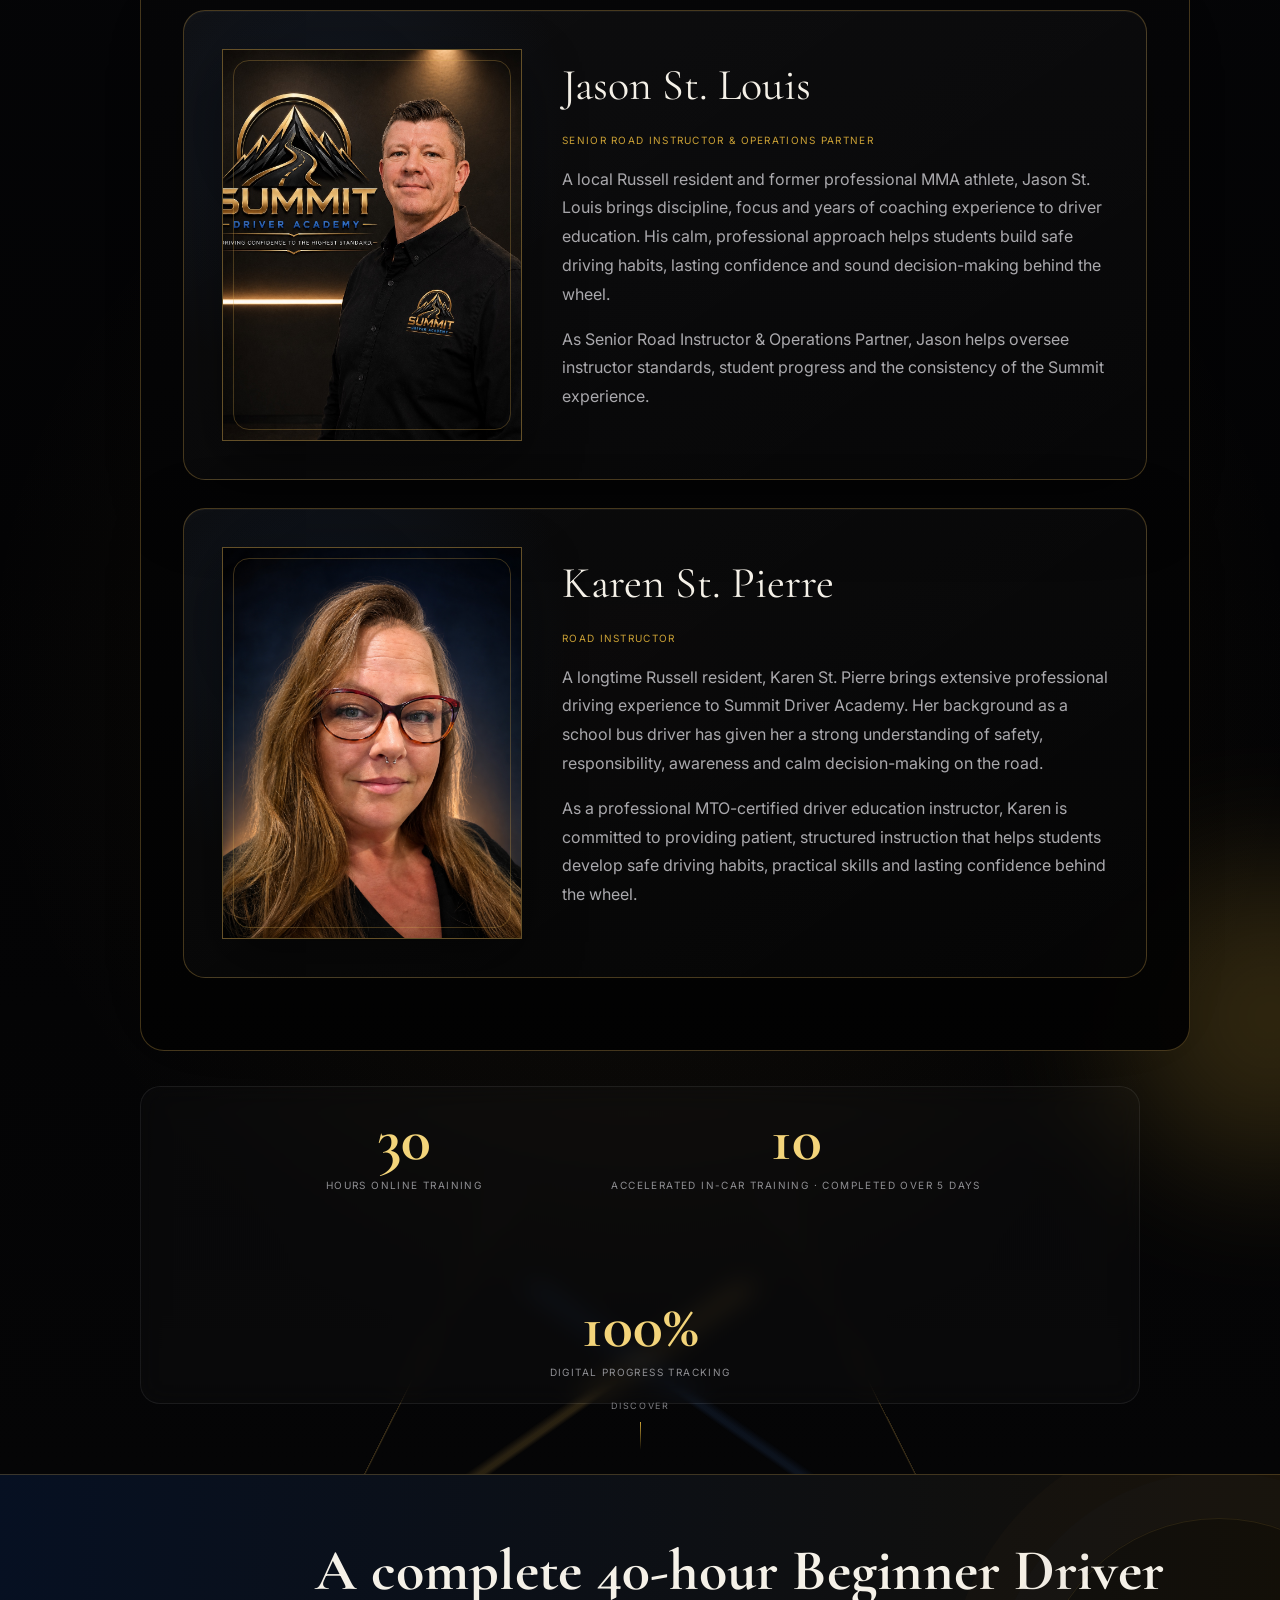
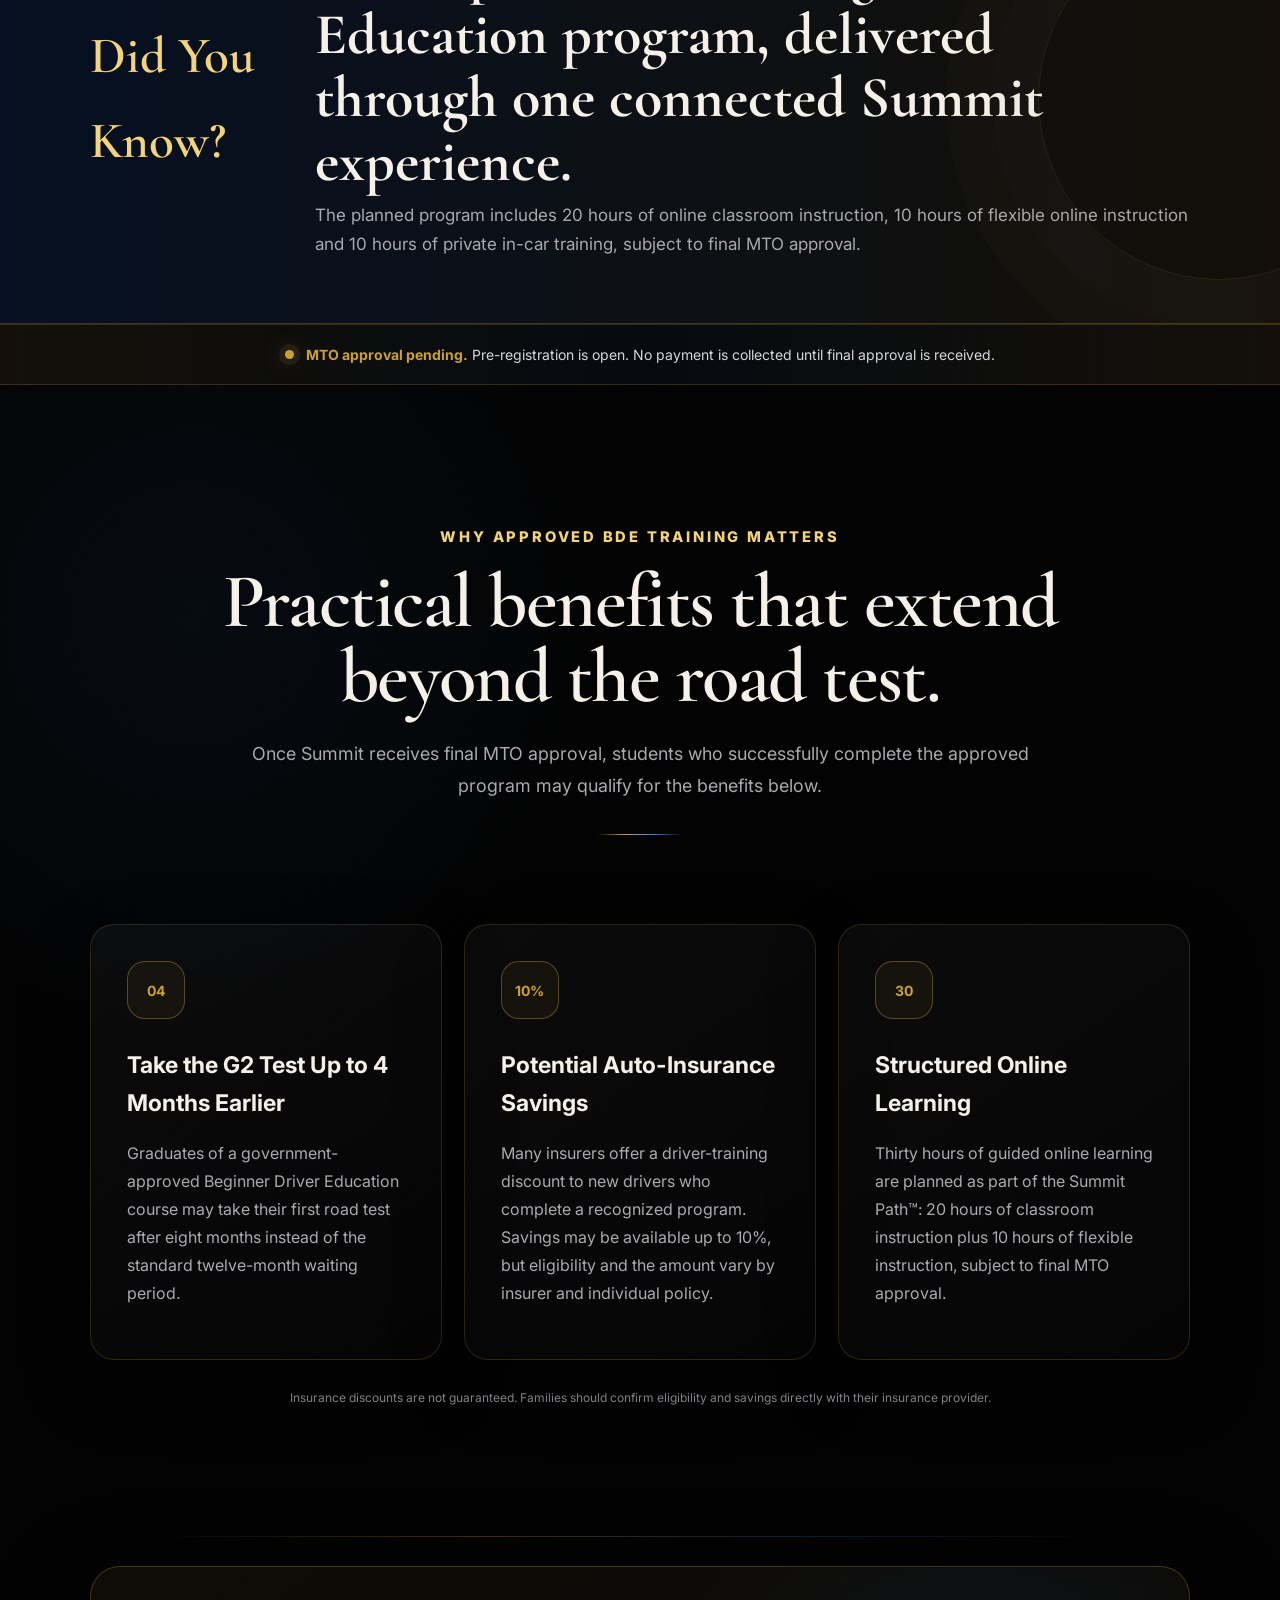
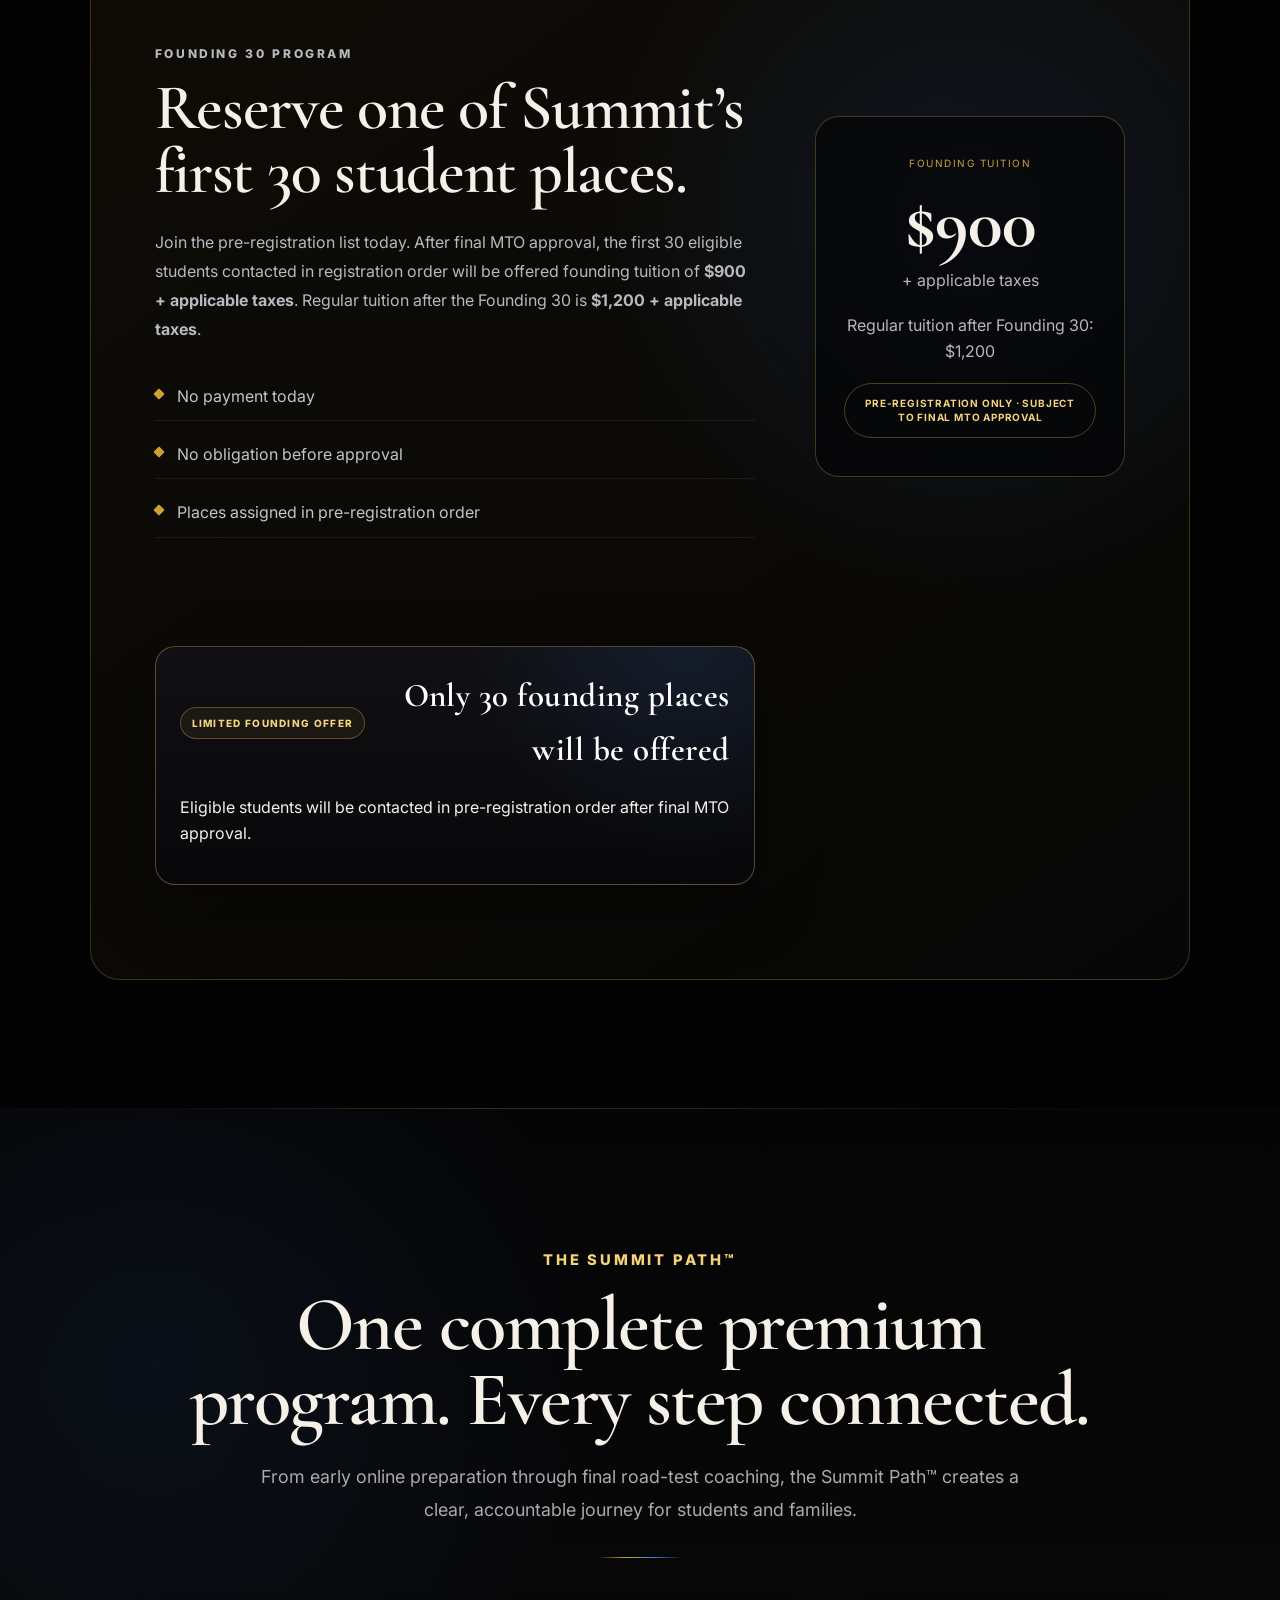
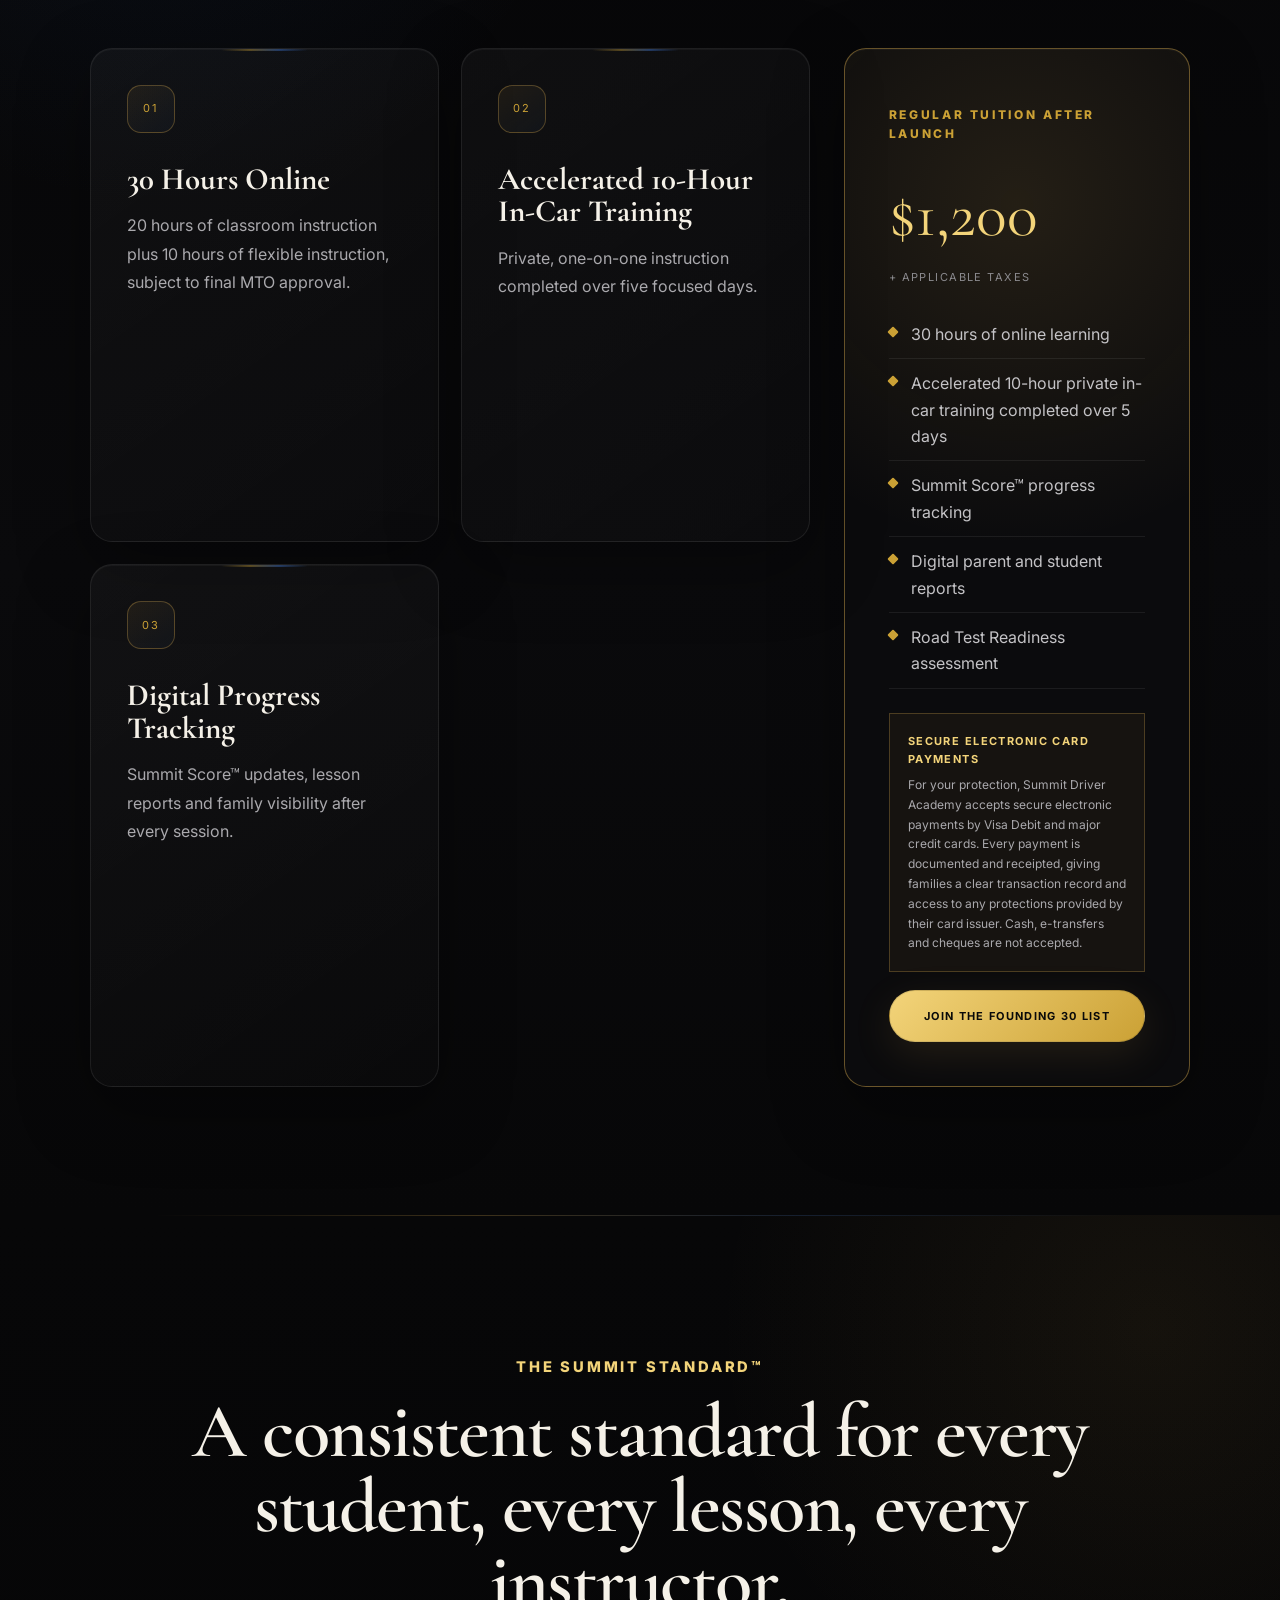
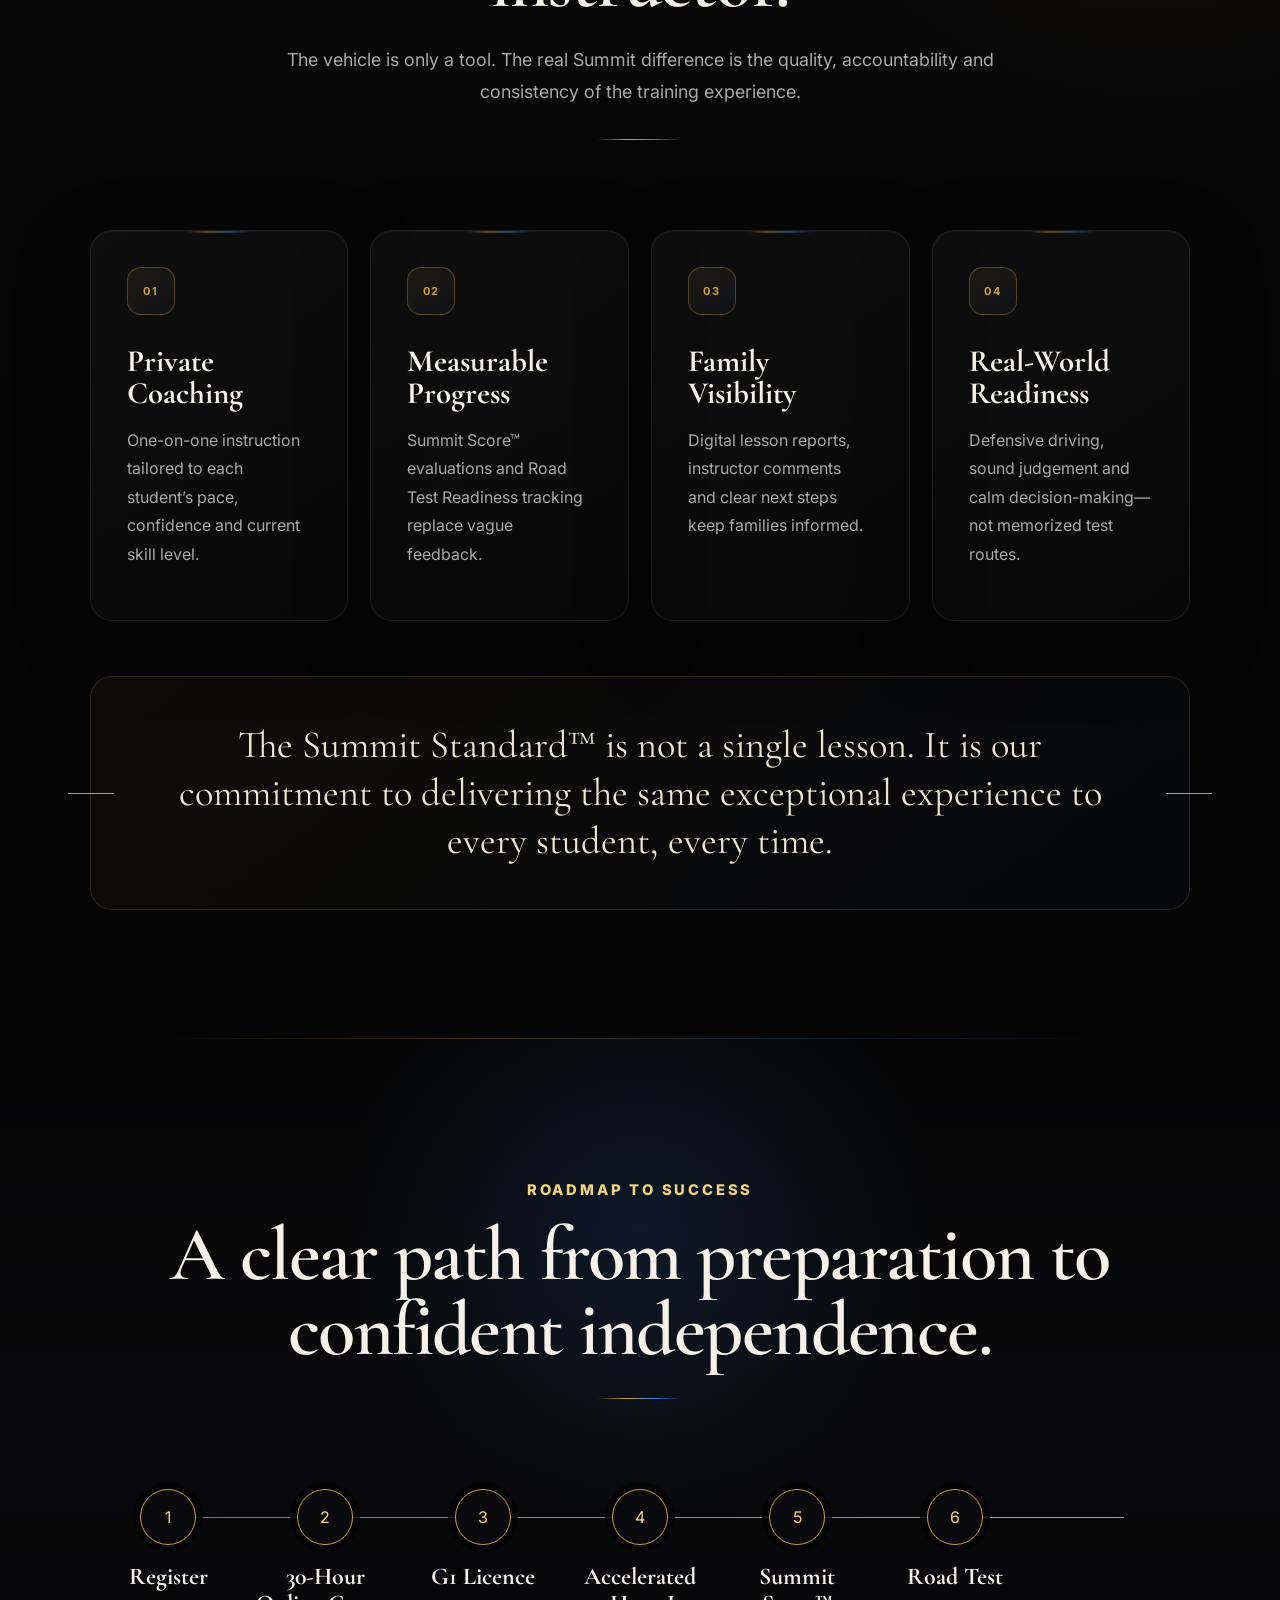
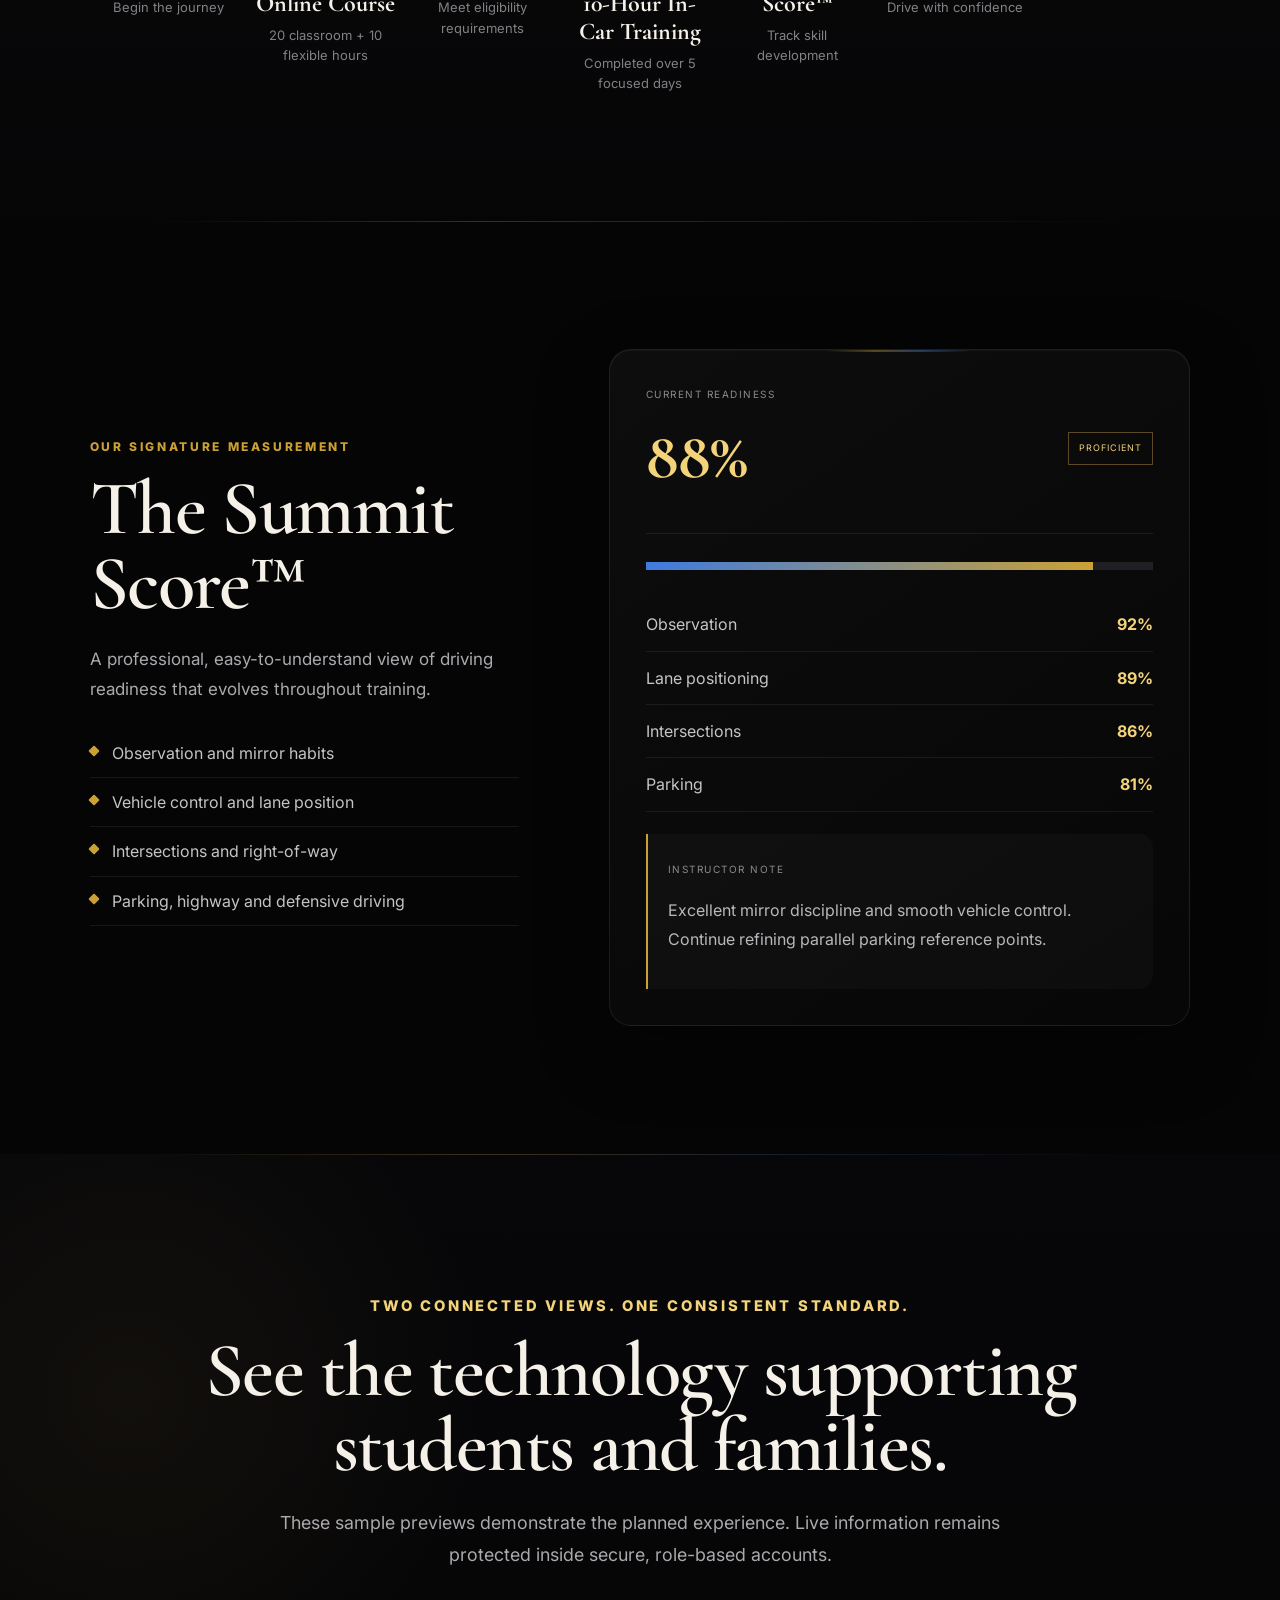
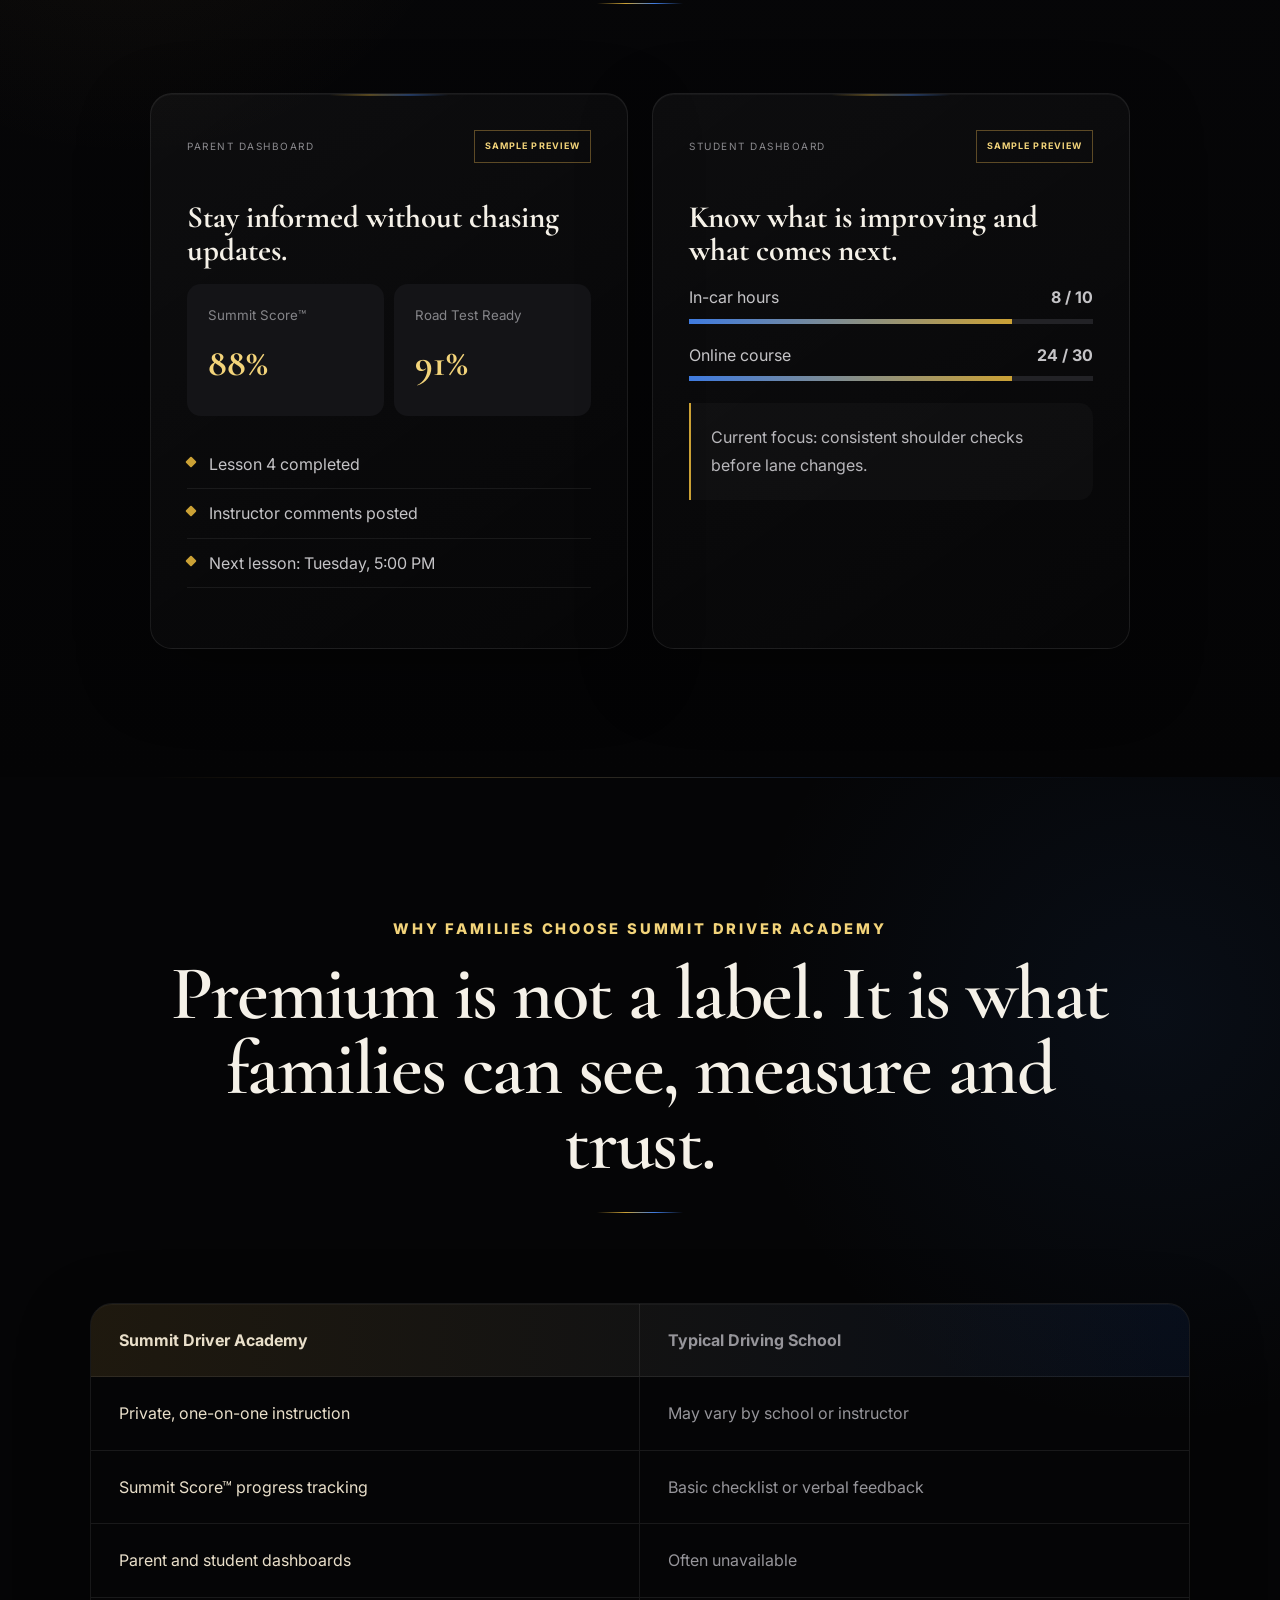
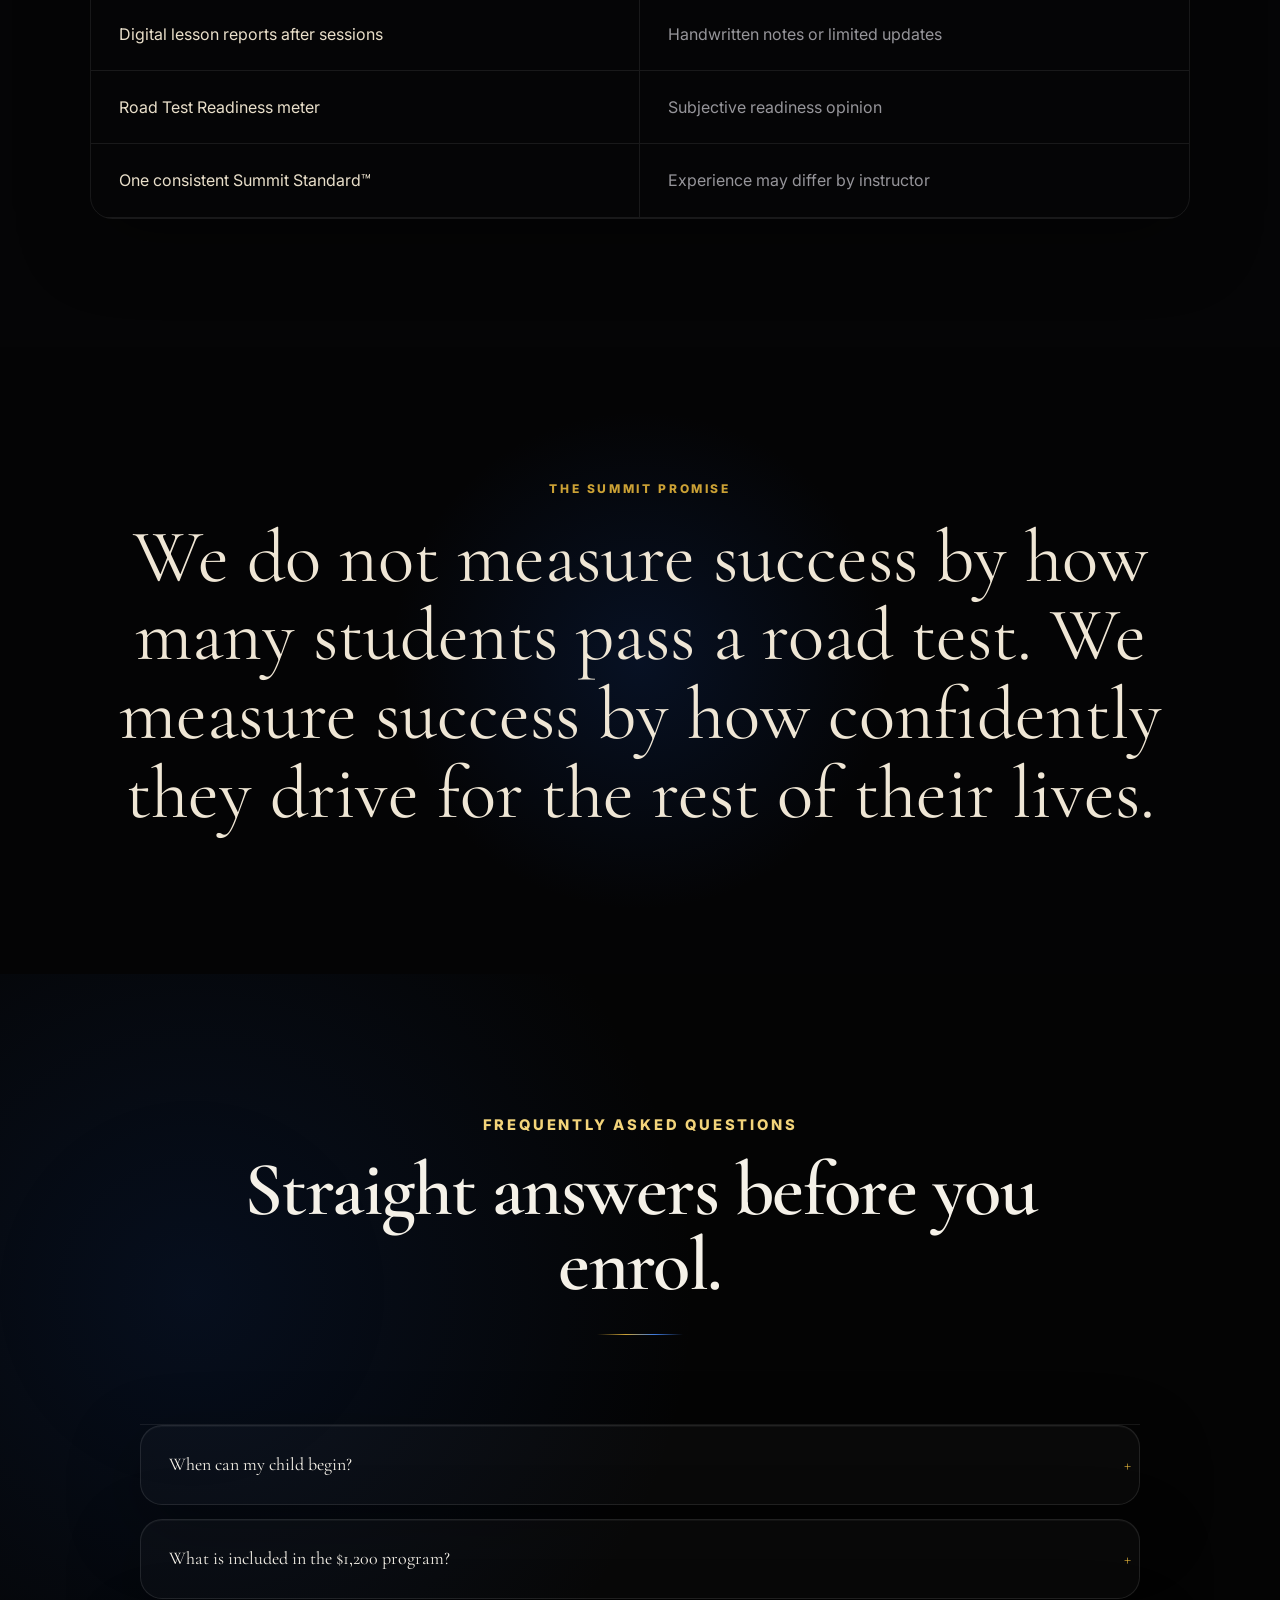
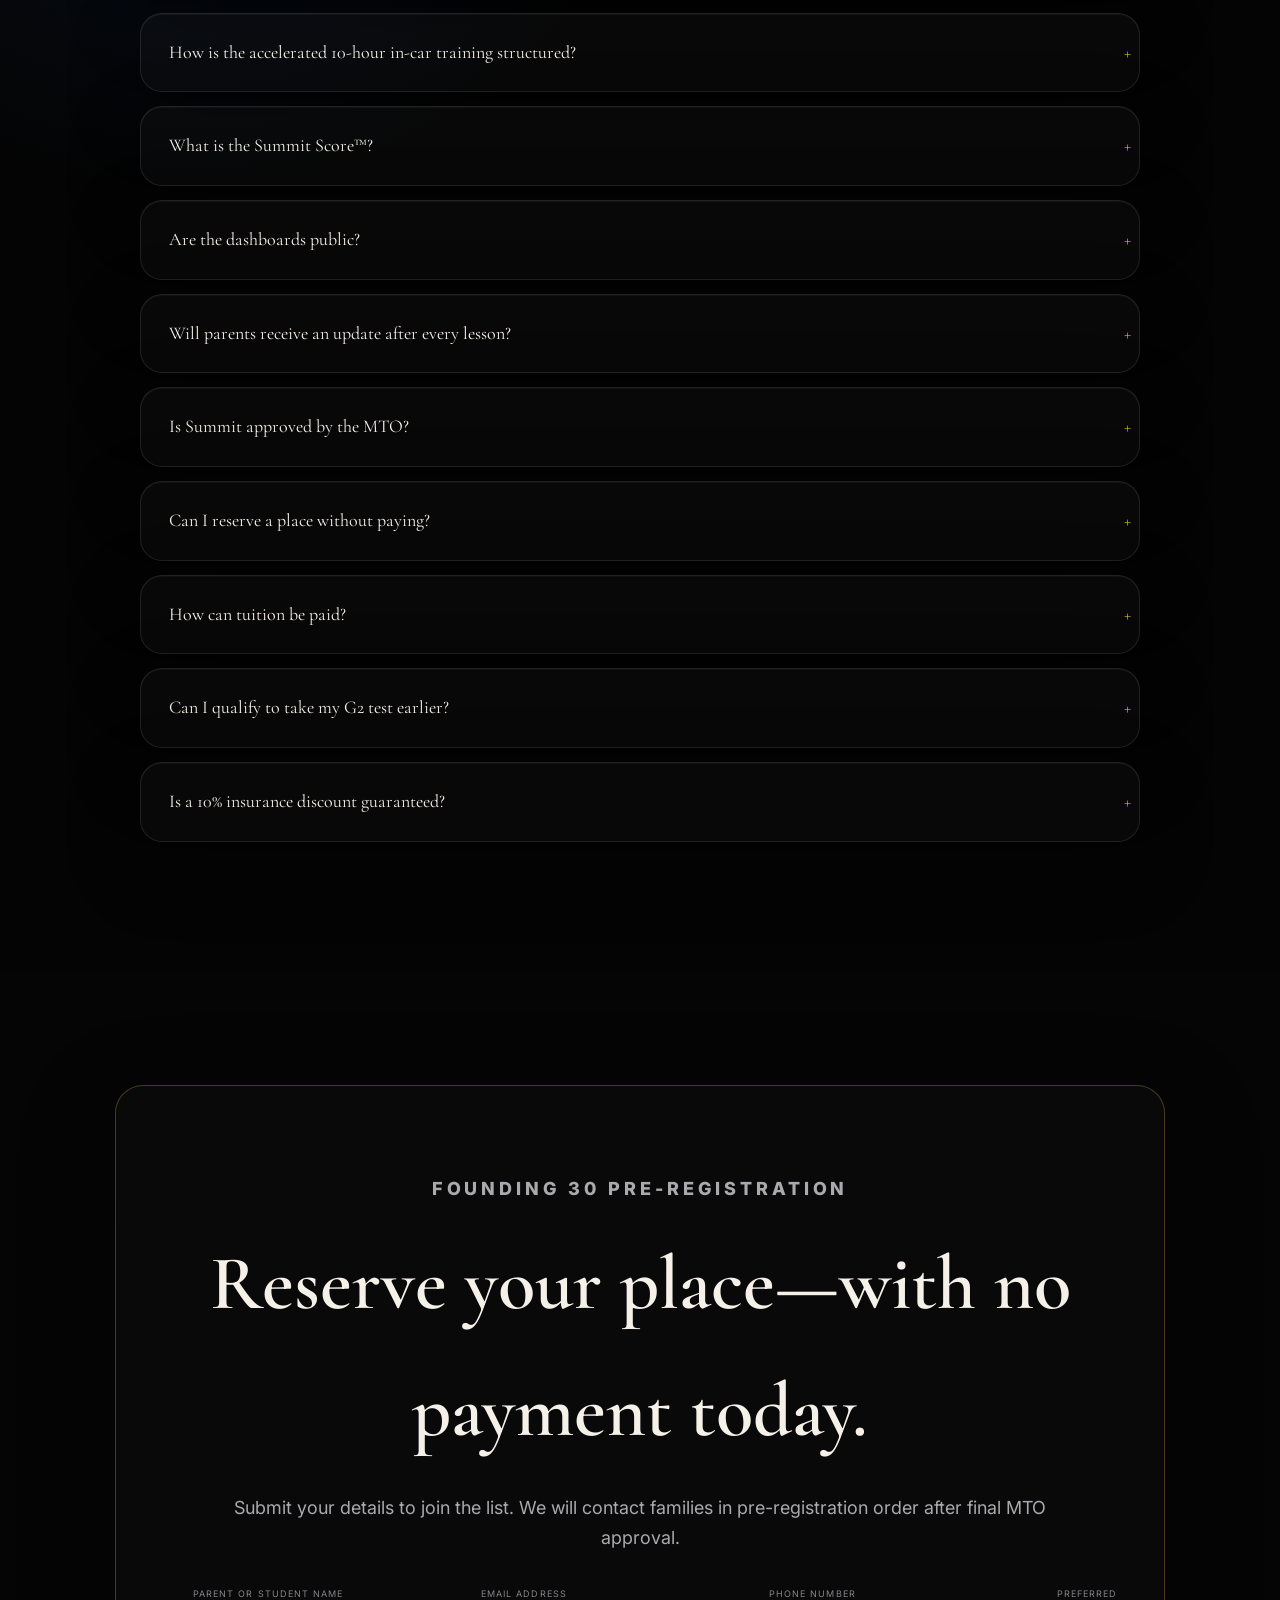
==== commit 8058d1c8: "Add instructor preference to English registration" ====
--- a/index.html
+++ b/index.html
@@ -229,7 +229,7 @@
 <details><summary>Can I reserve a place without paying?</summary><p>Yes. Founding 30 pre-registration requires no payment. After final MTO approval, students will be contacted in pre-registration order to complete enrollment.</p></details><details><summary>How can tuition be paid?</summary><p>For your protection, Summit Driver Academy accepts secure electronic payments by Visa Debit and major credit cards. Every payment is documented and receipted, giving families a clear transaction record and access to any protections provided by their card issuer. Cash, e-transfers and cheques are not accepted.</p></details><details><summary>Can I qualify to take my G2 test earlier?</summary><p>After successfully completing a government-approved BDE course, a driver may be eligible to take the first road test after eight months instead of twelve months.</p></details><details><summary>Is a 10% insurance discount guaranteed?</summary><p>No. Many insurers offer a driver-training discount to new drivers who complete a recognized program, but eligibility and the amount vary by insurer, driver and policy.</p></details></div>
 </section>
 <section class="cta-section" id="contact">
-<div class="cta-inner reveal"><p class="eyebrow">Founding 30 Pre-Registration</p><h2>Reserve your place—with no payment today.</h2><p>Submit your details to join the list. We will contact families in pre-registration order after final MTO approval.</p><form action="thank-you.html" class="interest-form prereg-form" id="founding-form" method="POST" name="founding-30"><p class="hidden-field"><label>Do not fill this out: <input autocomplete="off" name="bot-field" tabindex="-1"/></label></p><label><span>Parent or student name</span><input autocomplete="name" name="name" placeholder="Full name" required type="text"/></label><label><span>Email address</span><input autocomplete="email" name="email" placeholder="Email address" required type="email"/></label><label><span>Phone number</span><input autocomplete="tel" name="phone" placeholder="Phone number" required type="tel"/></label><label><span>Preferred language</span><select name="preferred-language"><option value="English">English</option><option value="French">Français</option></select></label><label><span>Preferred in-car training week</span><input aria-describedby="preferred-week-help" min="2026-10-05" name="preferred-week" required step="7" type="date"/><small id="preferred-week-help">Choose the Monday of your preferred five-day training week. Your selection is a request and will be confirmed by Summit.</small></label><label class="consent-row"><input name="consent" required type="checkbox"/><span>I consent to Summit contacting me about pre-registration and program approval. No payment will be collected.</span></label><button class="button button-primary" type="submit">Join the Founding 30</button></form>
+<div class="cta-inner reveal"><p class="eyebrow">Founding 30 Pre-Registration</p><h2>Reserve your place—with no payment today.</h2><p>Submit your details to join the list. We will contact families in pre-registration order after final MTO approval.</p><form action="thank-you.html" class="interest-form prereg-form" id="founding-form" method="POST" name="founding-30"><p class="hidden-field"><label>Do not fill this out: <input autocomplete="off" name="bot-field" tabindex="-1"/></label></p><label><span>Parent or student name</span><input autocomplete="name" name="name" placeholder="Full name" required type="text"/></label><label><span>Email address</span><input autocomplete="email" name="email" placeholder="Email address" required type="email"/></label><label><span>Phone number</span><input autocomplete="tel" name="phone" placeholder="Phone number" required type="tel"/></label><label><span>Preferred language</span><select name="preferred-language"><option value="English">English</option><option value="French">Français</option></select></label><label><span>Preferred instructor</span><select name="preferred-instructor"><option value="no_preference">No preference</option><option value="jason_st_louis">Jason St. Louis</option><option value="karen_st_pierre">Karen St. Pierre</option></select><small>Instructor requests are subject to availability and will be confirmed by Summit.</small></label><label><span>Preferred in-car training week</span><input aria-describedby="preferred-week-help" min="2026-10-05" name="preferred-week" required step="7" type="date"/><small id="preferred-week-help">Choose the Monday of your preferred five-day training week. Your selection is a request and will be confirmed by Summit.</small></label><label class="consent-row"><input name="consent" required type="checkbox"/><span>I consent to Summit contacting me about pre-registration and program approval. No payment will be collected.</span></label><button class="button button-primary" type="submit">Join the Founding 30</button></form>
   <small>No payment today. Pre-registration is not final enrollment and remains conditional on final MTO approval and student eligibility.</small></div>
 </section>
 </main>
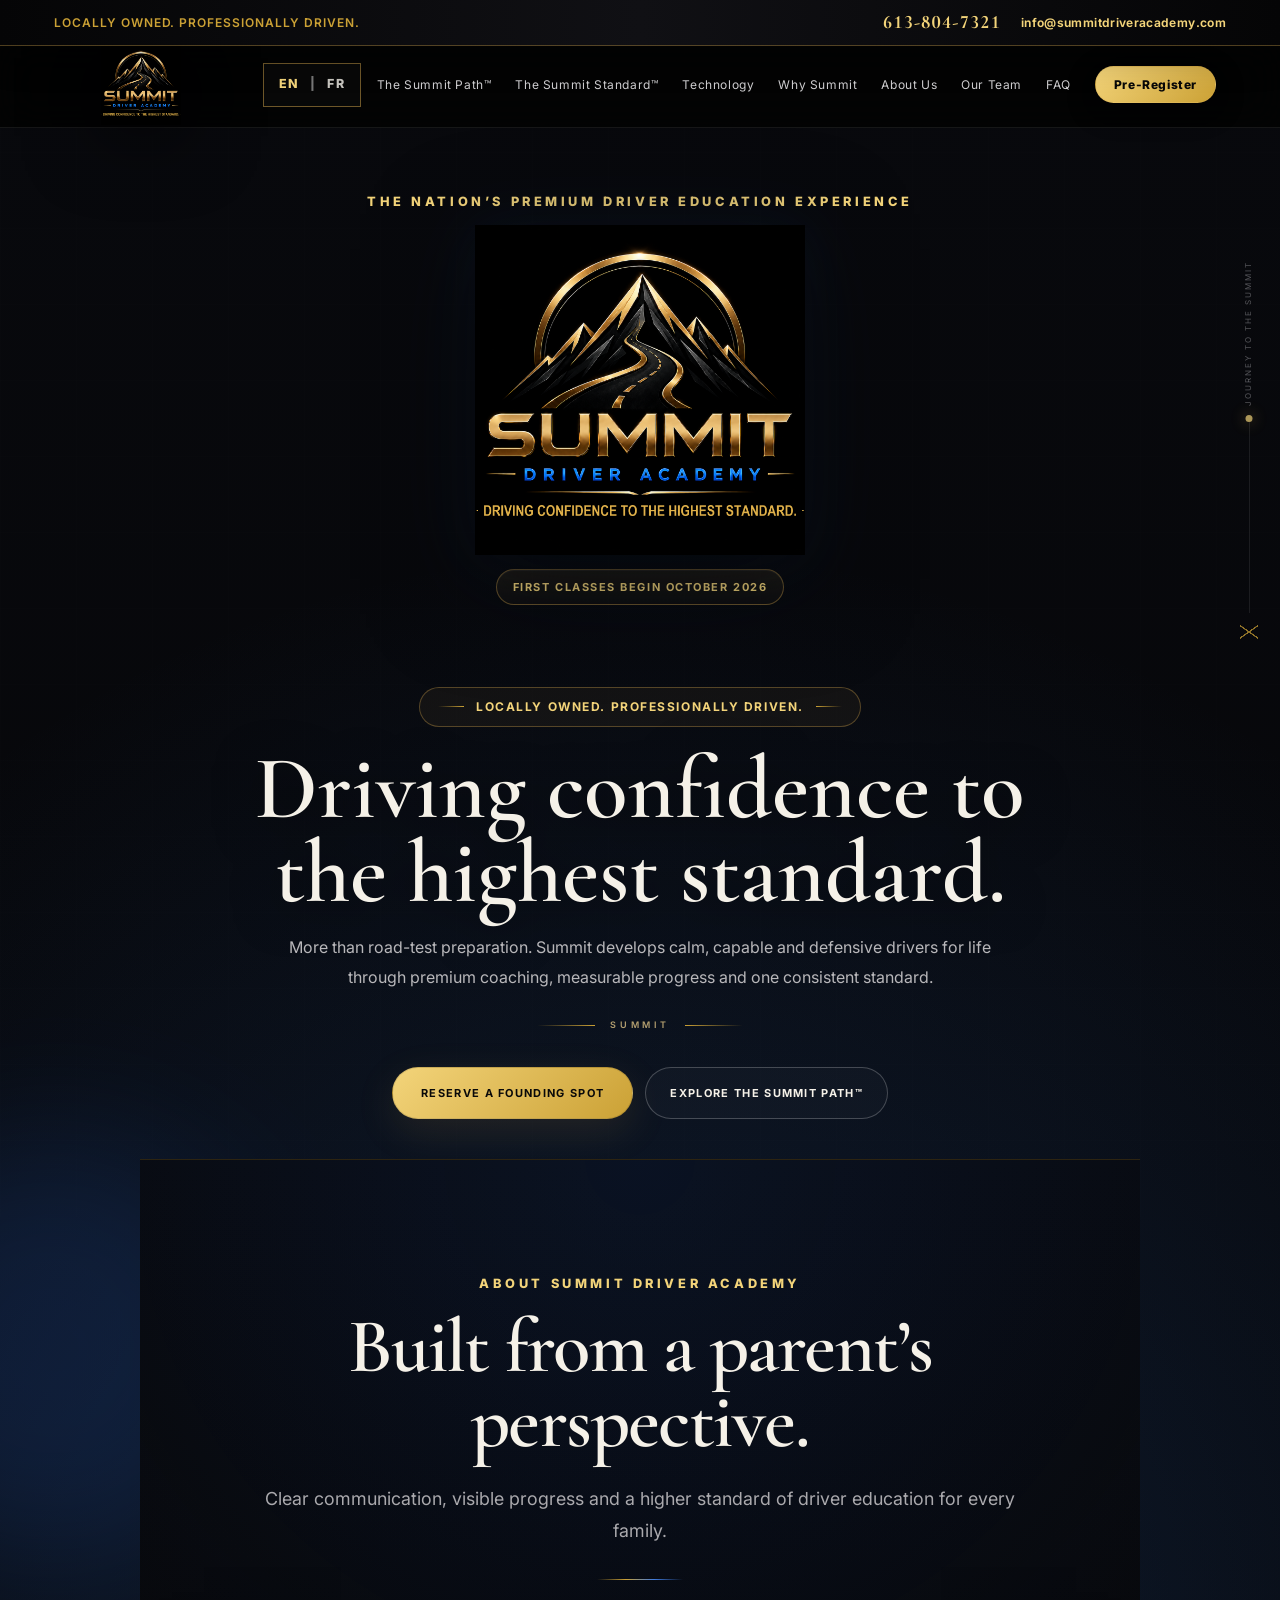
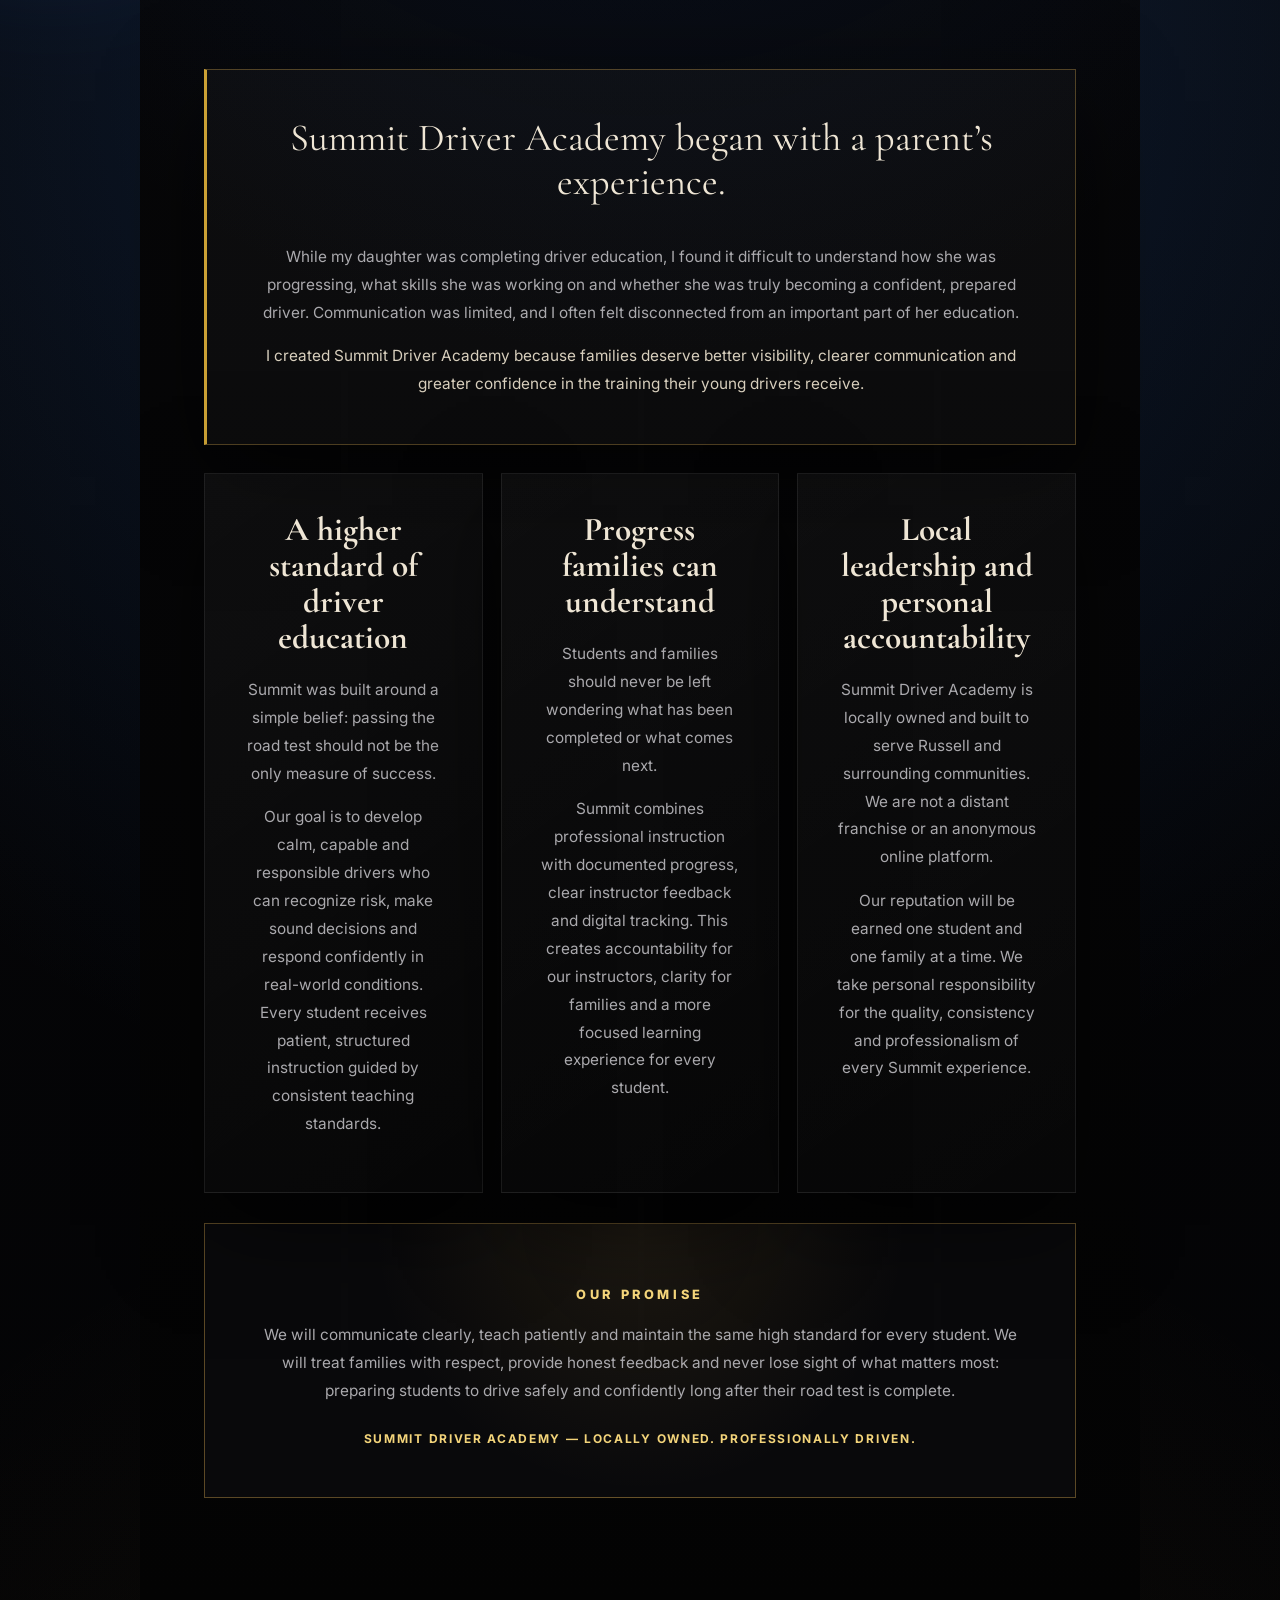
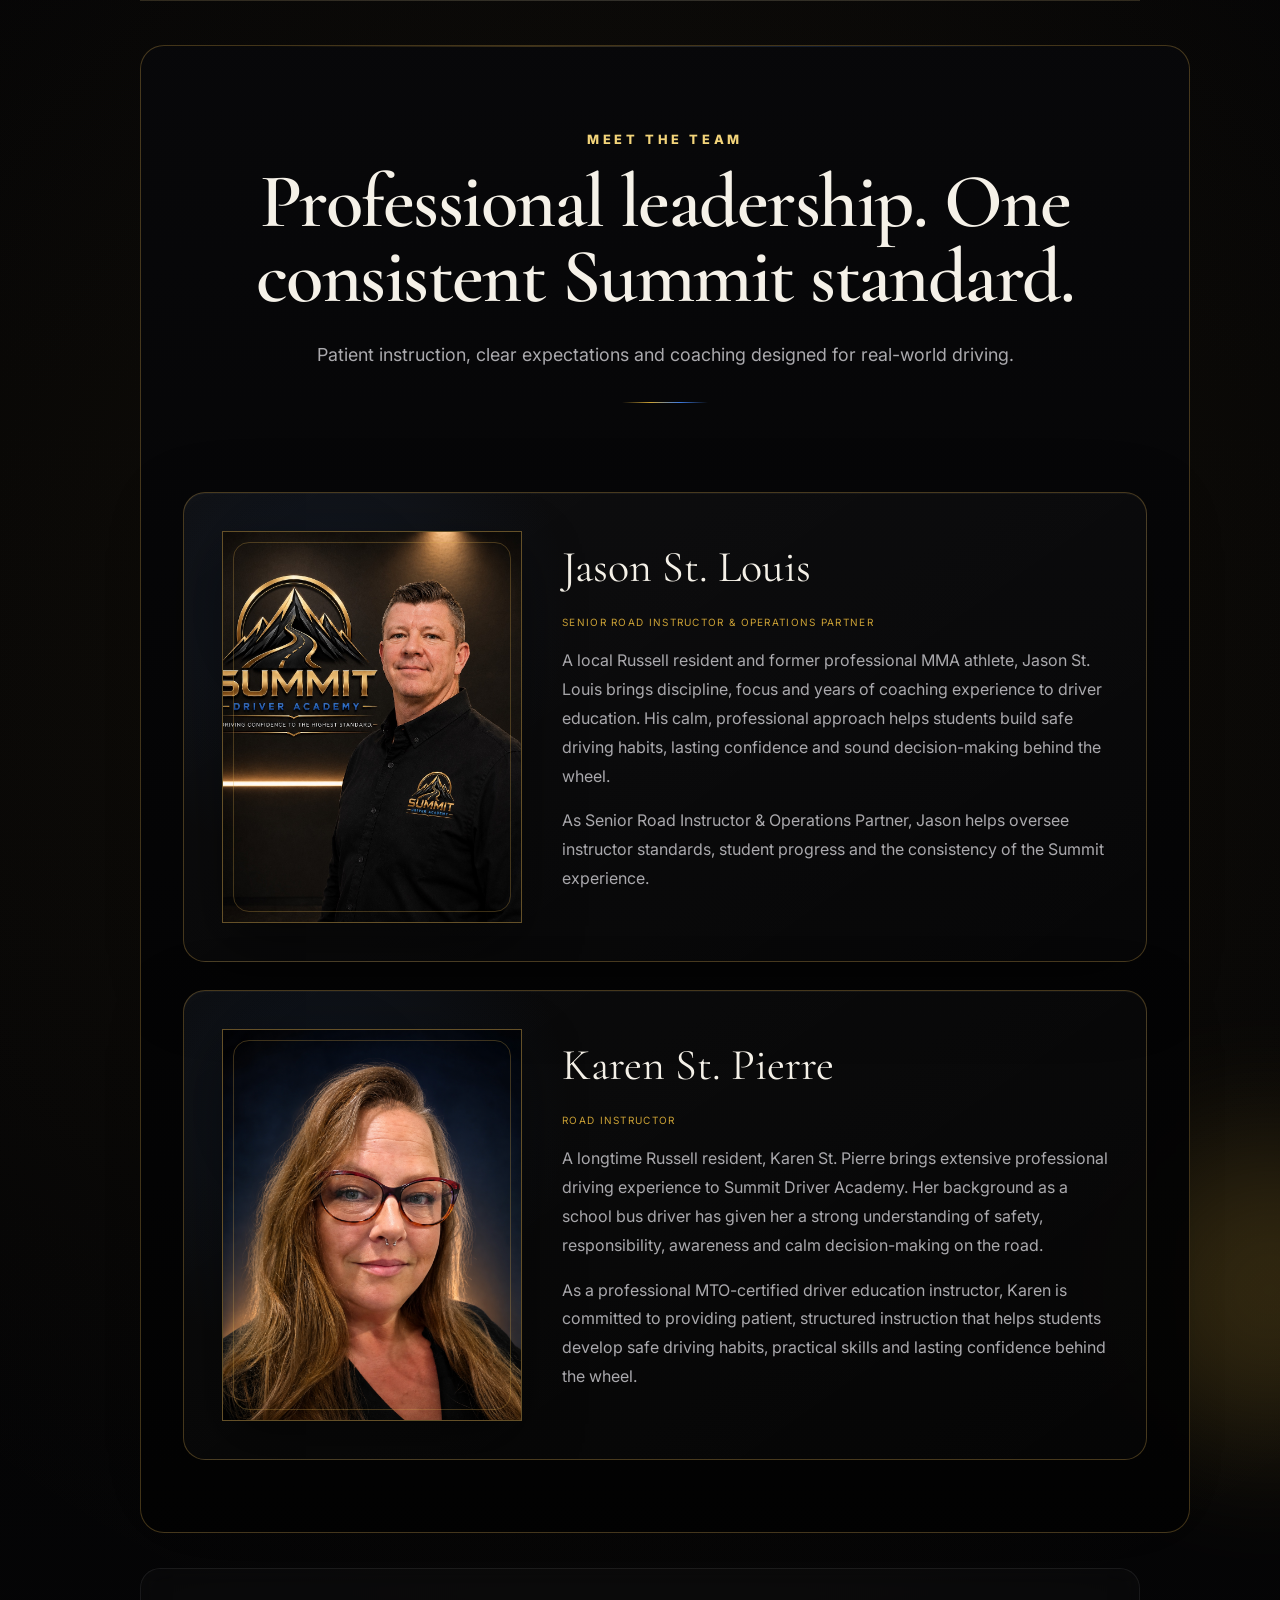
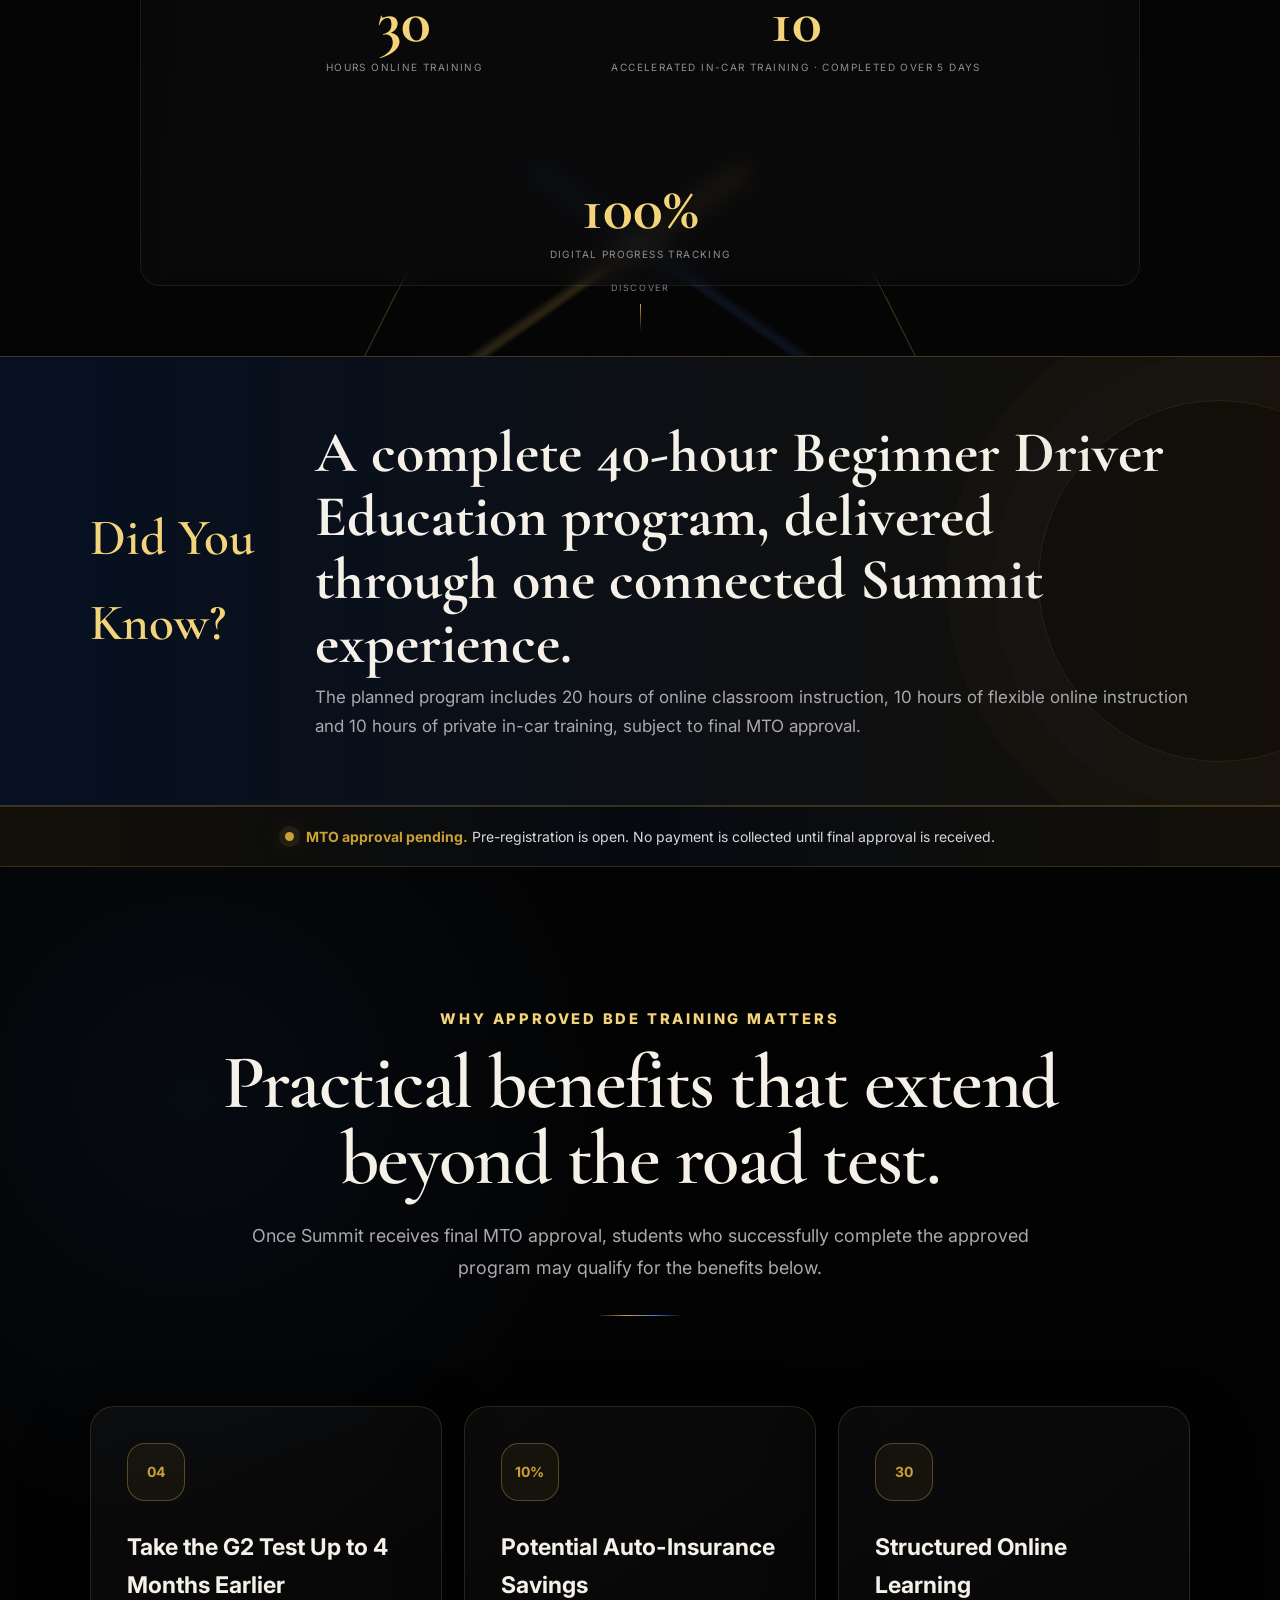
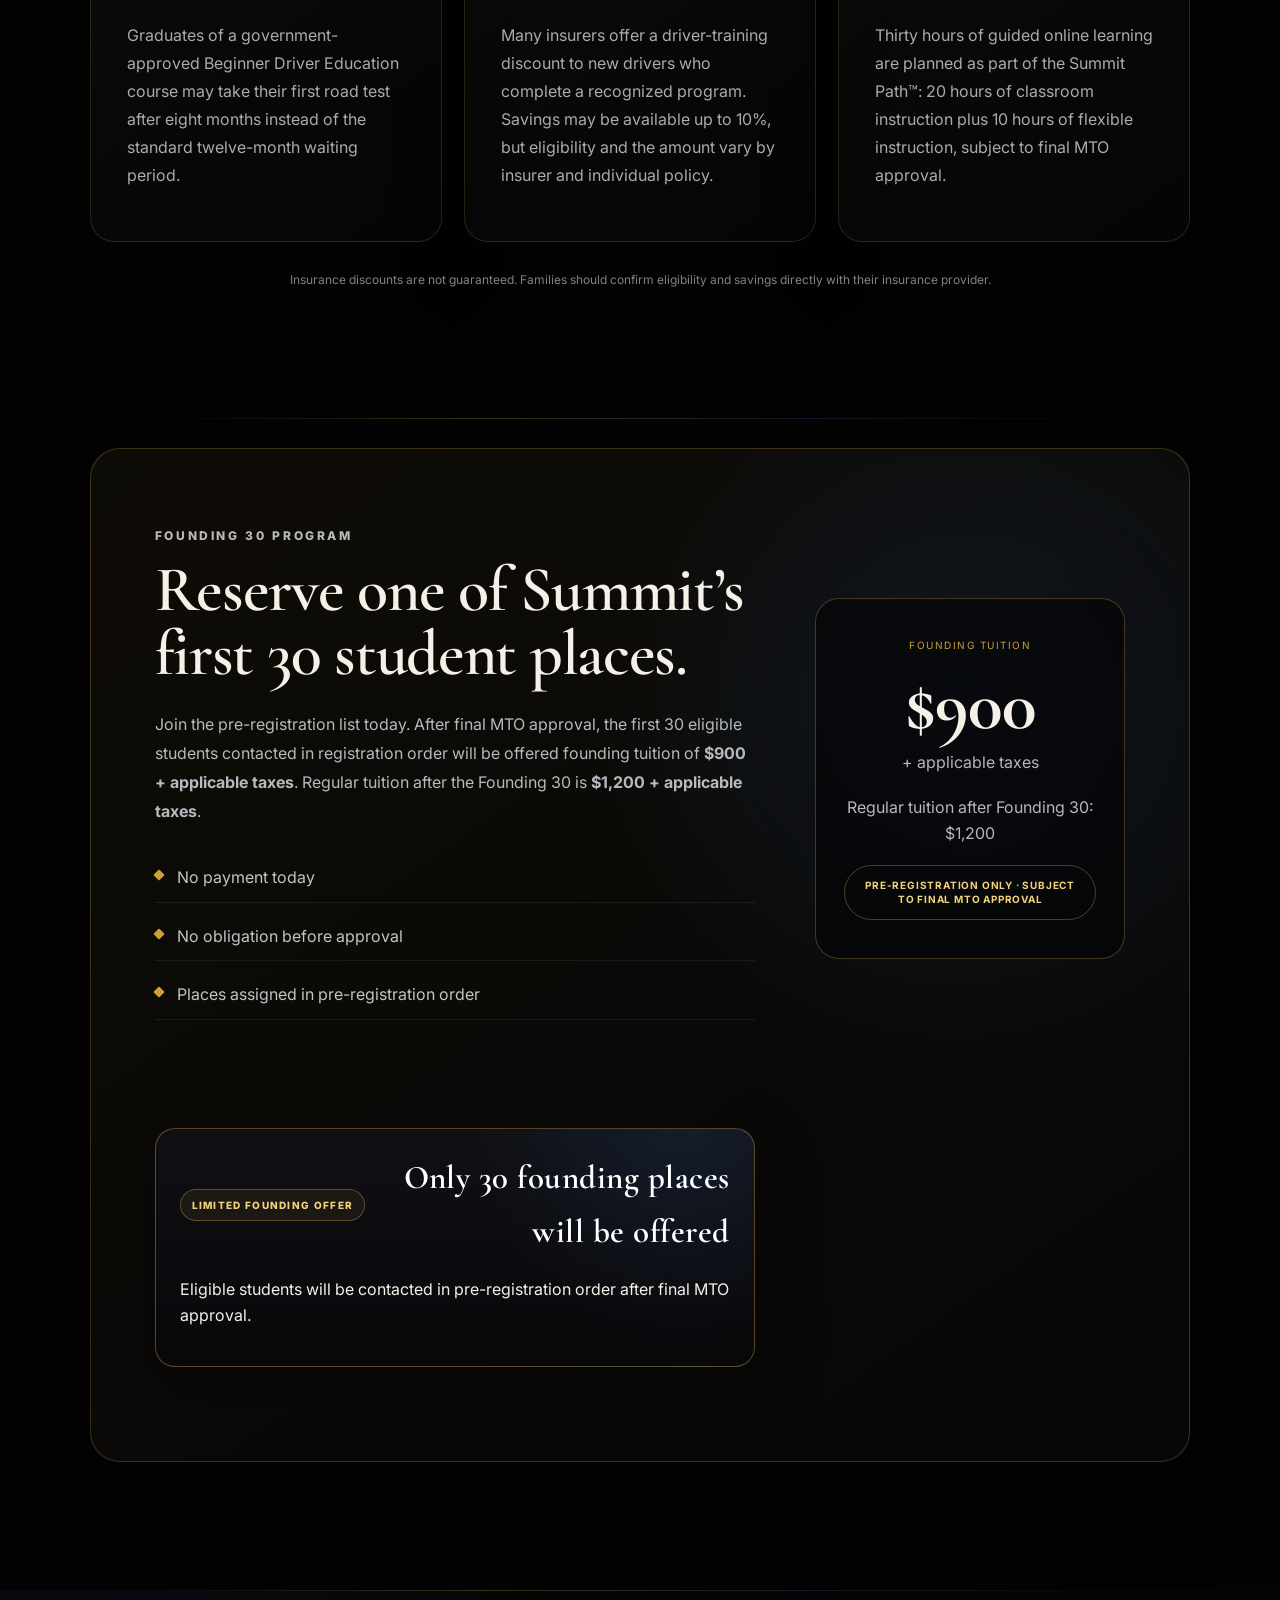
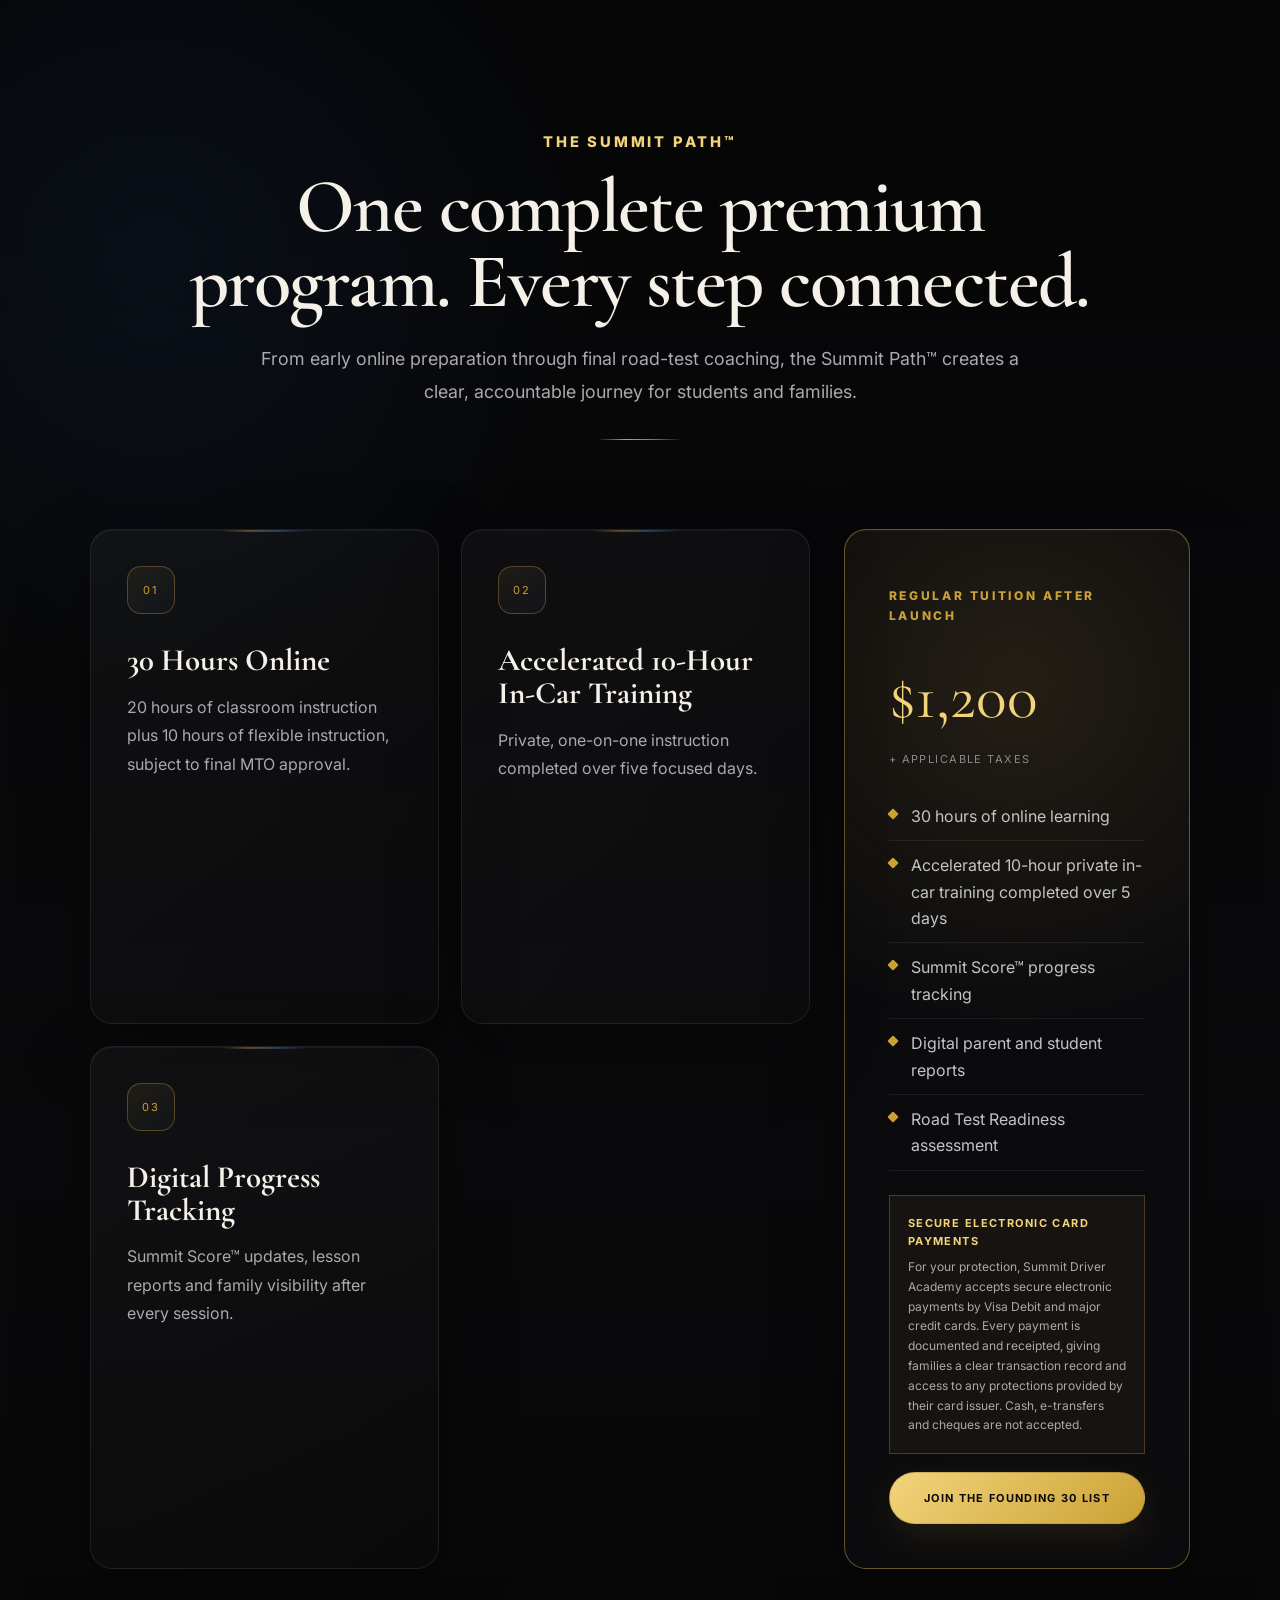
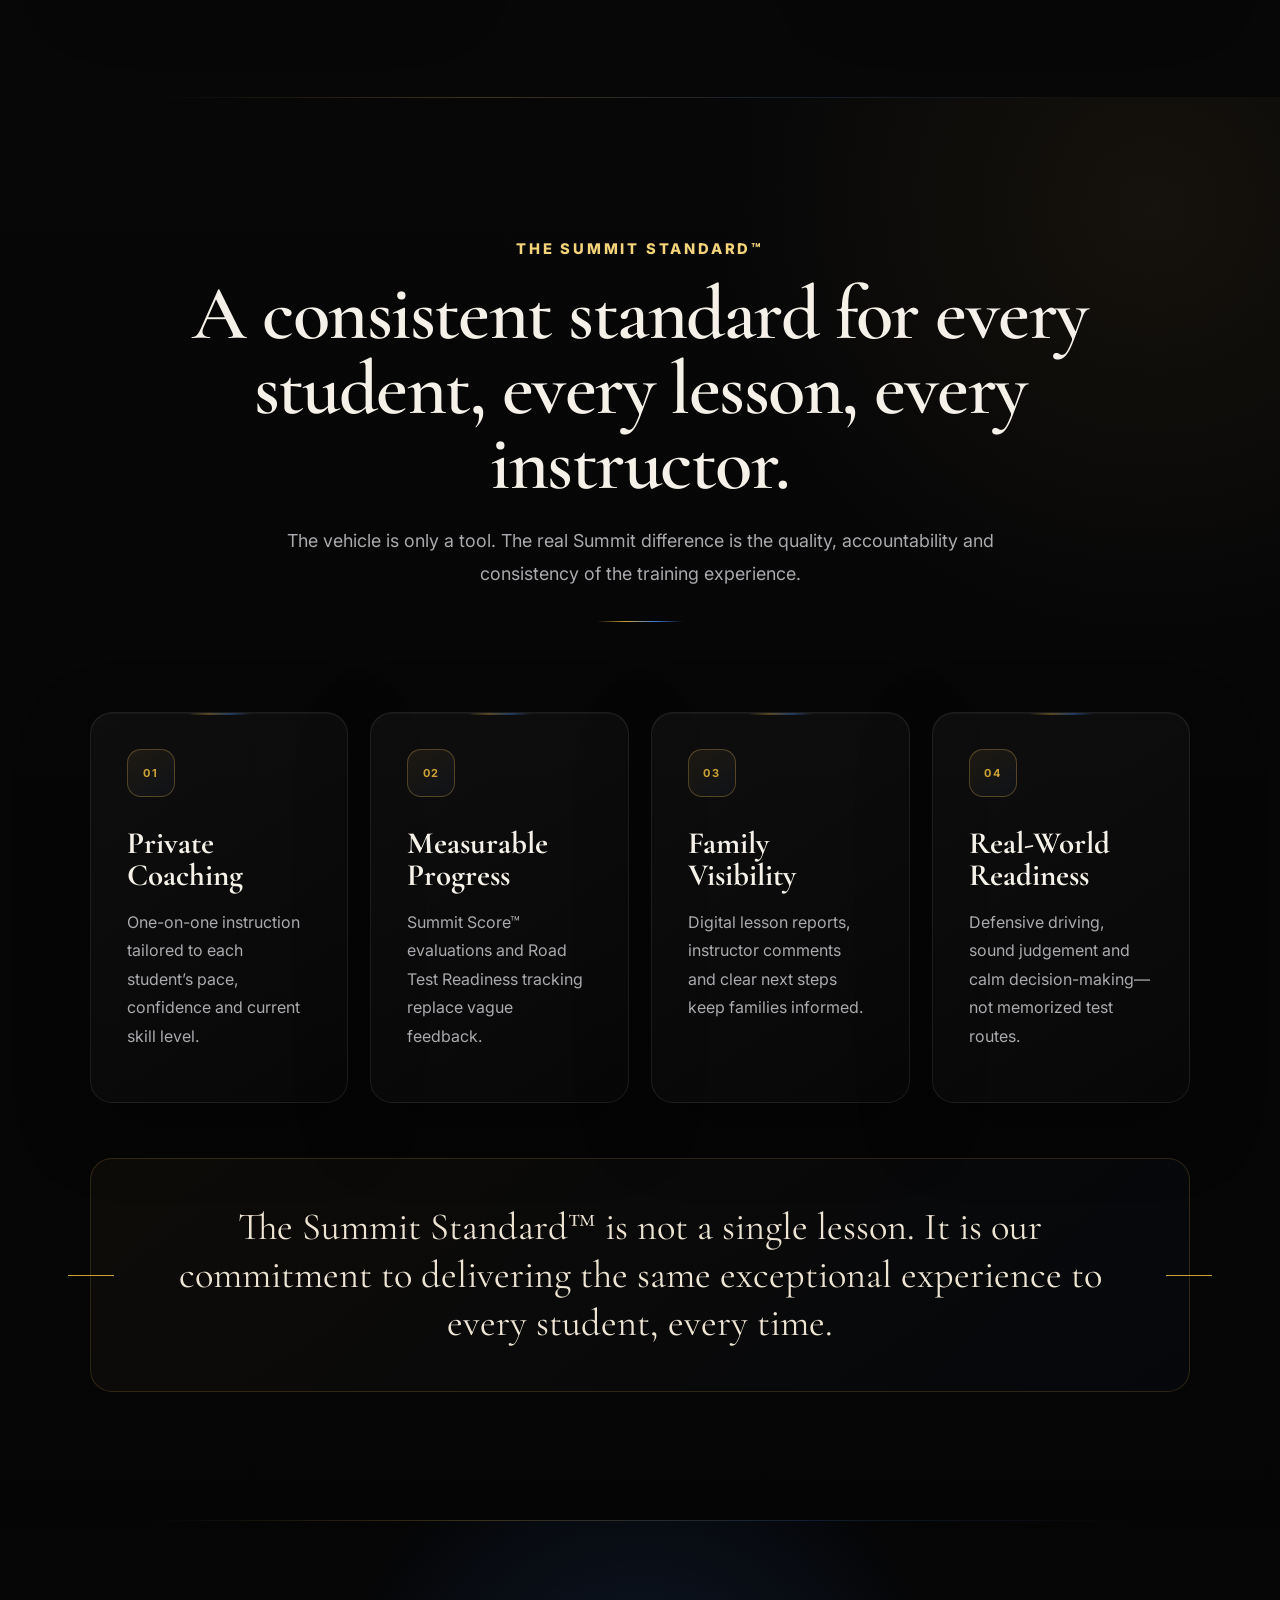
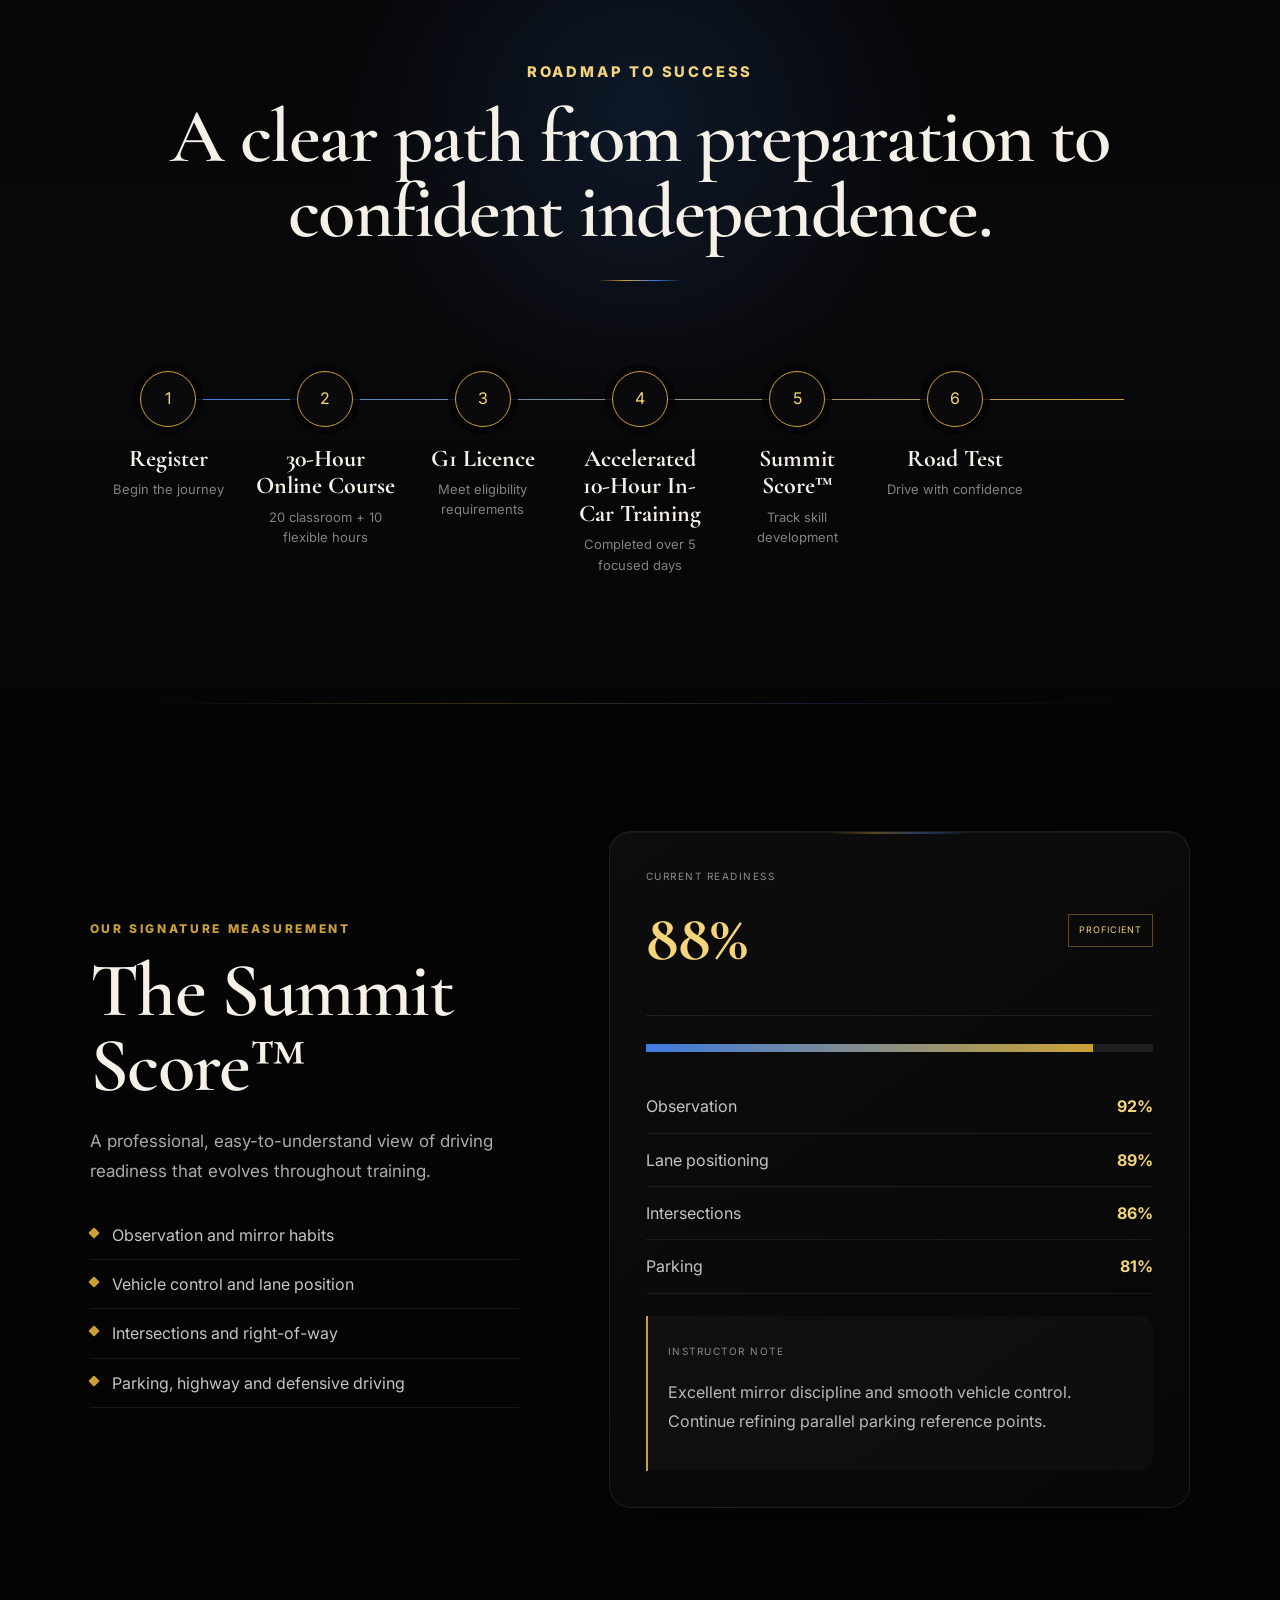
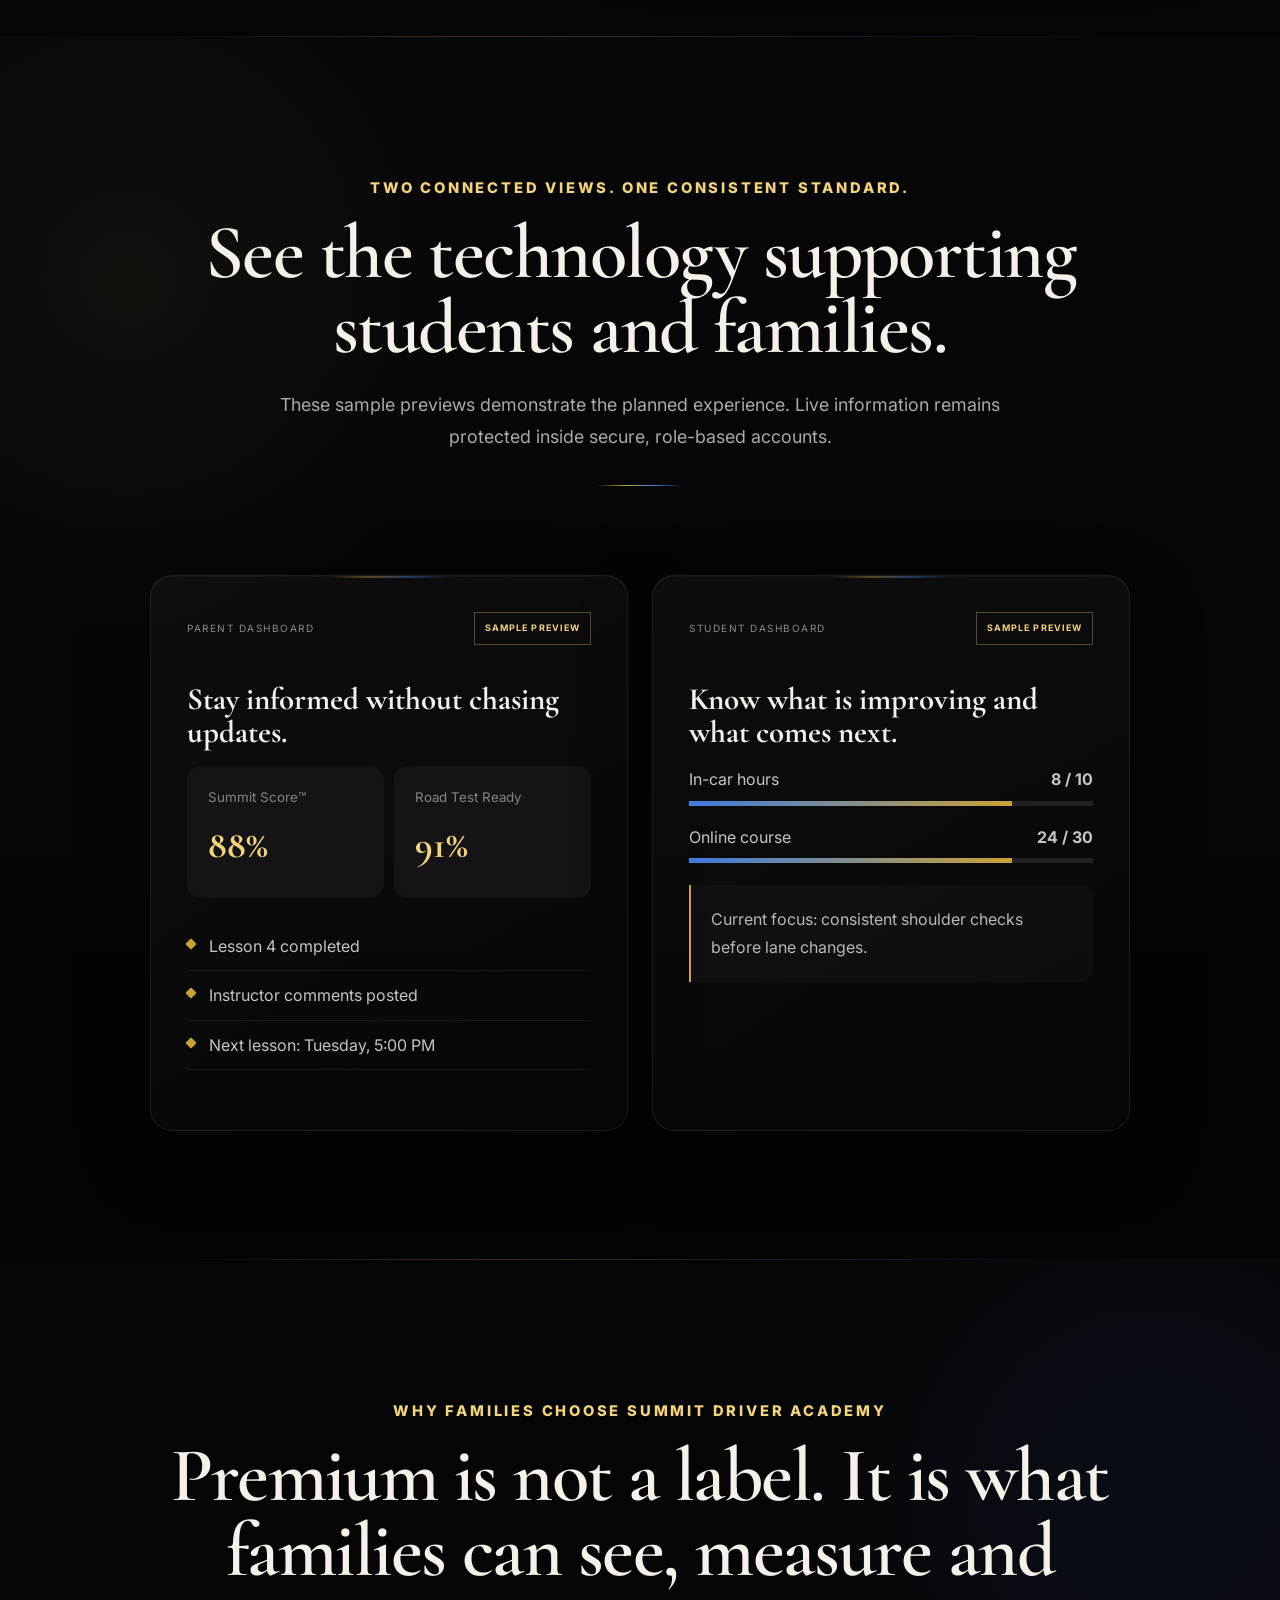
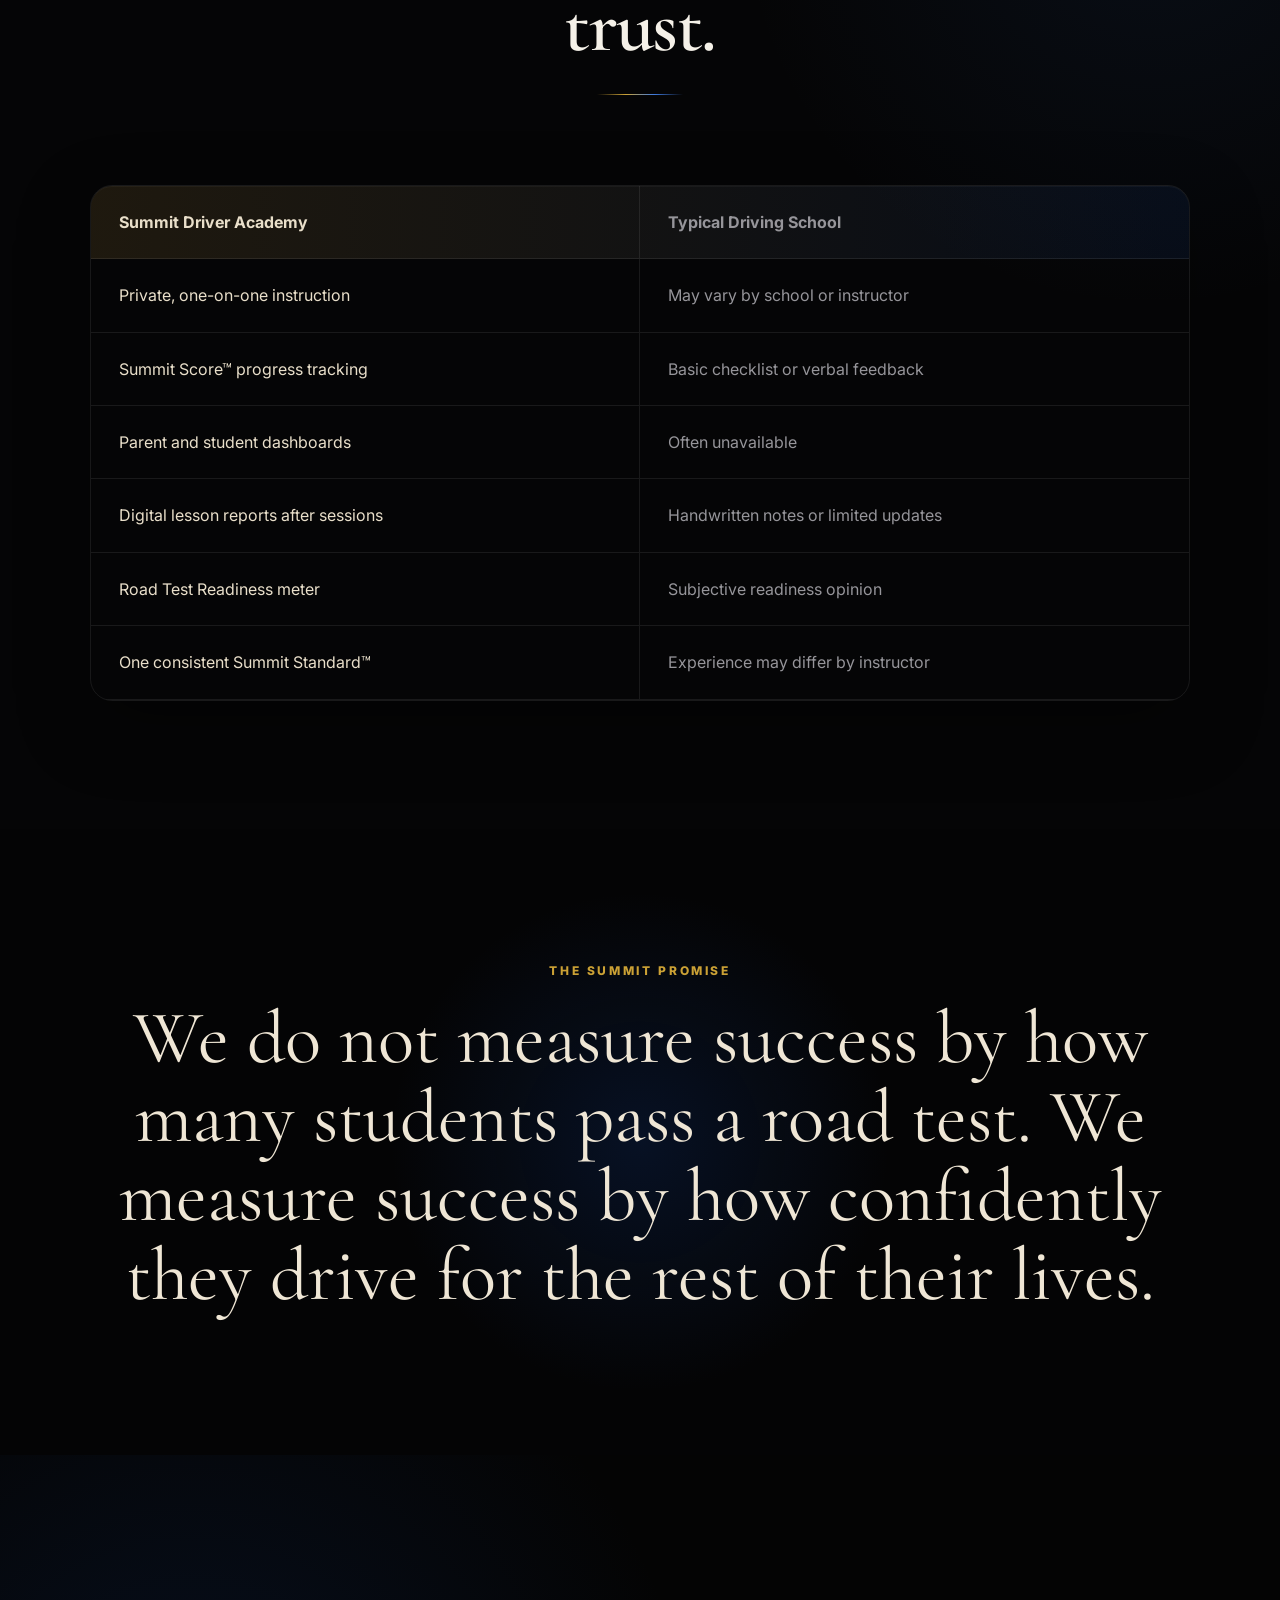
==== commit 01acb493: "Publish About Us and responsive layout fixes" ====
--- a/index.html
+++ b/index.html
@@ -49,6 +49,7 @@
 <a href="#standard">The Summit Standard™</a>
 <a href="#technology">Technology</a>
 <a href="#families">Why Summit</a>
+<a href="#about">About Us</a>
 <a href="#team">Our Team</a>
 <a href="#faq">FAQ</a>
 <a class="nav-cta" href="#contact">Pre-Register</a>
@@ -76,10 +77,26 @@
 <a class="button button-primary" href="#contact">Reserve a Founding Spot</a>
 <a class="button button-secondary" href="#path">Explore the Summit Path™</a>
 </div>
+<section class="section about-section" id="about">
+<div class="section-heading reveal"><p class="eyebrow">About Summit Driver Academy</p><h2>Built from a parent’s perspective.</h2><p>Clear communication, visible progress and a higher standard of driver education for every family.</p></div>
+<div class="about-story reveal">
+<p>Summit Driver Academy began with a parent’s experience.</p>
+<p>While my daughter was completing driver education, I found it difficult to understand how she was progressing, what skills she was working on and whether she was truly becoming a confident, prepared driver. Communication was limited, and I often felt disconnected from an important part of her education.</p>
+<p>I created Summit Driver Academy because families deserve better visibility, clearer communication and greater confidence in the training their young drivers receive.</p>
+</div>
+<div class="about-principles">
+<article class="about-card reveal"><h3>A higher standard of driver education</h3><p>Summit was built around a simple belief: passing the road test should not be the only measure of success.</p><p>Our goal is to develop calm, capable and responsible drivers who can recognize risk, make sound decisions and respond confidently in real-world conditions. Every student receives patient, structured instruction guided by consistent teaching standards.</p></article>
+<article class="about-card reveal"><h3>Progress families can understand</h3><p>Students and families should never be left wondering what has been completed or what comes next.</p><p>Summit combines professional instruction with documented progress, clear instructor feedback and digital tracking. This creates accountability for our instructors, clarity for families and a more focused learning experience for every student.</p></article>
+<article class="about-card reveal"><h3>Local leadership and personal accountability</h3><p>Summit Driver Academy is locally owned and built to serve Russell and surrounding communities. We are not a distant franchise or an anonymous online platform.</p><p>Our reputation will be earned one student and one family at a time. We take personal responsibility for the quality, consistency and professionalism of every Summit experience.</p></article>
+</div>
+<aside class="about-promise reveal"><p class="eyebrow">Our Promise</p><p>We will communicate clearly, teach patiently and maintain the same high standard for every student. We will treat families with respect, provide honest feedback and never lose sight of what matters most: preparing students to drive safely and confidently long after their road test is complete.</p><strong>Summit Driver Academy — Locally owned. Professionally driven.</strong></aside>
+</section>
 <section class="section team-section" id="team">
 <div class="section-heading reveal"><p class="eyebrow">Meet the Team</p><h2>Professional leadership. One consistent Summit standard.</h2><p>Patient instruction, clear expectations and coaching designed for real-world driving.</p></div>
+<div class="team-grid">
 <article class="team-card reveal"><div class="team-photo"><img loading="lazy" decoding="async" width="1149" height="1369" alt="Jason St. Louis, Senior Road Instructor and Operations Partner at Summit Driver Academy" src="assets/jason-st-louis-headshot.jpeg"/></div><div><p class="team-name">Jason St. Louis</p><p class="team-title">Senior Road Instructor &amp; Operations Partner</p><p>A local Russell resident and former professional MMA athlete, Jason St. Louis brings discipline, focus and years of coaching experience to driver education. His calm, professional approach helps students build safe driving habits, lasting confidence and sound decision-making behind the wheel.</p><p>As Senior Road Instructor &amp; Operations Partner, Jason helps oversee instructor standards, student progress and the consistency of the Summit experience.</p></div></article>
 <article class="team-card reveal"><div class="team-photo"><img loading="lazy" decoding="async" width="1122" height="1402" alt="Karen St. Pierre, Road Instructor at Summit Driver Academy" src="assets/karen-st-pierre-headshot.png?v=3"/></div><div><p class="team-name">Karen St. Pierre</p><p class="team-title">Road Instructor</p><p>A longtime Russell resident, Karen St. Pierre brings extensive professional driving experience to Summit Driver Academy. Her background as a school bus driver has given her a strong understanding of safety, responsibility, awareness and calm decision-making on the road.</p><p>As a professional MTO-certified driver education instructor, Karen is committed to providing patient, structured instruction that helps students develop safe driving habits, practical skills and lasting confidence behind the wheel.</p></div></article>
+</div>
 </section>
 <div aria-label="Program highlights" class="hero-proof">
 <div><strong>30</strong><span>Hours online training</span></div>
@@ -250,7 +267,7 @@
 </div>
 <nav aria-label="Footer navigation" class="footer-links"><a href="#path">Program</a><a href="#families">Why Summit</a><a href="#team">Team</a><a href="#faq">FAQ</a><a href="#contact">Contact</a><a href="privacy.html">Privacy</a><a href="enrollment-policy.html">Enrollment Policy</a></nav>
 </footer>
-<script src="supabase-config.js"></script>
+<script>window.SUMMIT_REGISTRATION = { endpoint: "https://zrnylkqtofjitxtykhxq.supabase.co/functions/v1/register" };</script>
 <script src="script.js"></script>
 </body>
 </html>
--- a/styles.css
+++ b/styles.css
@@ -857,3 +857,85 @@
 
 .team-photo img[alt^="Karen St. Pierre"]{object-position:center 18%}
 .approval-status{margin:18px 0 0;padding:12px 14px;border:1px solid rgba(214,168,76,.35);border-radius:999px;color:var(--gold2);font-size:10px;font-style:normal;font-weight:700;letter-spacing:.08em;line-height:1.45;text-align:center;text-transform:uppercase}
+
+/* Responsive team biographies: keep every card centred and prevent tablet clipping. */
+.hero .team-section .team-grid {
+  width: 100%;
+  max-width: 100%;
+  margin-inline: auto;
+}
+
+/* About Summit: founder story and service principles */
+.hero .about-section{width:min(1320px,100%);margin:40px auto 0;padding:clamp(70px,8vw,112px) clamp(22px,5vw,72px);background:radial-gradient(circle at 50% 0,rgba(18,59,134,.2),transparent 38%),linear-gradient(180deg,#08080a,#030303);border-block:1px solid rgba(214,168,76,.2)}
+.about-story{max-width:940px;margin:0 auto 24px;padding:clamp(26px,4vw,46px);border:1px solid rgba(214,168,76,.34);border-left:3px solid var(--gold);background:rgba(255,255,255,.025);box-shadow:var(--shadow)}
+.about-story p,.about-card p,.about-promise p:not(.eyebrow){color:var(--muted);font-size:clamp(15px,1.2vw,17px);line-height:1.82}
+.about-story p:first-child{font-family:"Cormorant Garamond";font-size:clamp(28px,3vw,40px);line-height:1.15;color:#efe6d5;margin-top:0}
+.about-story p:last-child{margin-bottom:0;color:#d8cfbd}
+.about-principles{max-width:1180px;margin:28px auto 0;display:grid;grid-template-columns:repeat(3,minmax(0,1fr));gap:18px}
+.about-card{padding:clamp(25px,3vw,38px);border:1px solid var(--line);background:linear-gradient(145deg,rgba(255,255,255,.035),rgba(255,255,255,.012));box-shadow:var(--shadow)}
+.about-card h3{font-family:"Cormorant Garamond";font-size:clamp(28px,2.6vw,36px);line-height:1.08;margin:0 0 20px;color:#efe6d5}
+.about-promise{max-width:1040px;margin:30px auto 0;padding:clamp(28px,4vw,48px);text-align:center;border:1px solid rgba(214,168,76,.4);background:radial-gradient(circle at 50% 0,rgba(214,168,76,.1),transparent 52%),#09090b}
+.about-promise strong{display:block;margin-top:24px;color:var(--gold2);font-size:12px;letter-spacing:.14em;text-transform:uppercase}
+@media(max-width:980px){.about-principles{grid-template-columns:1fr}.hero .about-section{padding-inline:clamp(18px,4vw,42px)}}
+@media(max-width:640px){.hero .about-section{padding-block:64px}.about-story,.about-card,.about-promise{padding:24px}.about-promise strong{font-size:10px;line-height:1.7}}
+.hero .team-section .team-card,
+.hero .team-section .team-card > div {
+  min-width: 0;
+}
+.hero .team-section .team-card p {
+  overflow-wrap: anywhere;
+}
+
+@media (max-width: 900px) {
+  .hero .team-section {
+    width: min(100% - 32px, 760px);
+    margin: 36px auto 30px;
+    padding: 40px 24px;
+  }
+  .hero .team-section .section-heading {
+    max-width: 680px;
+    margin-bottom: 42px;
+  }
+  .hero .team-section .team-card {
+    grid-template-columns: 1fr;
+    width: 100%;
+    max-width: 680px;
+    margin-inline: auto;
+    gap: 26px;
+  }
+  .hero .team-section .team-card + .team-card {
+    margin-top: 24px;
+  }
+  .hero .team-section .team-photo {
+    width: min(100%, 360px);
+    margin-inline: auto;
+  }
+  .hero .team-section .team-photo img {
+    min-height: 0;
+    aspect-ratio: 4 / 5;
+  }
+  .hero .team-section .team-card > div:last-child {
+    text-align: left;
+  }
+}
+
+@media (max-width: 520px) {
+  .hero .team-section {
+    width: calc(100% - 24px);
+    padding: 30px 14px;
+    border-radius: 18px;
+  }
+  .hero .team-section .team-card {
+    padding: 18px;
+  }
+  .hero .team-section .team-name {
+    font-size: clamp(34px, 11vw, 42px);
+  }
+  .hero .team-section .team-title {
+    line-height: 1.55;
+  }
+  .hero .team-section .team-card p:not(.team-name):not(.team-title) {
+    font-size: 15px;
+    line-height: 1.72;
+  }
+}
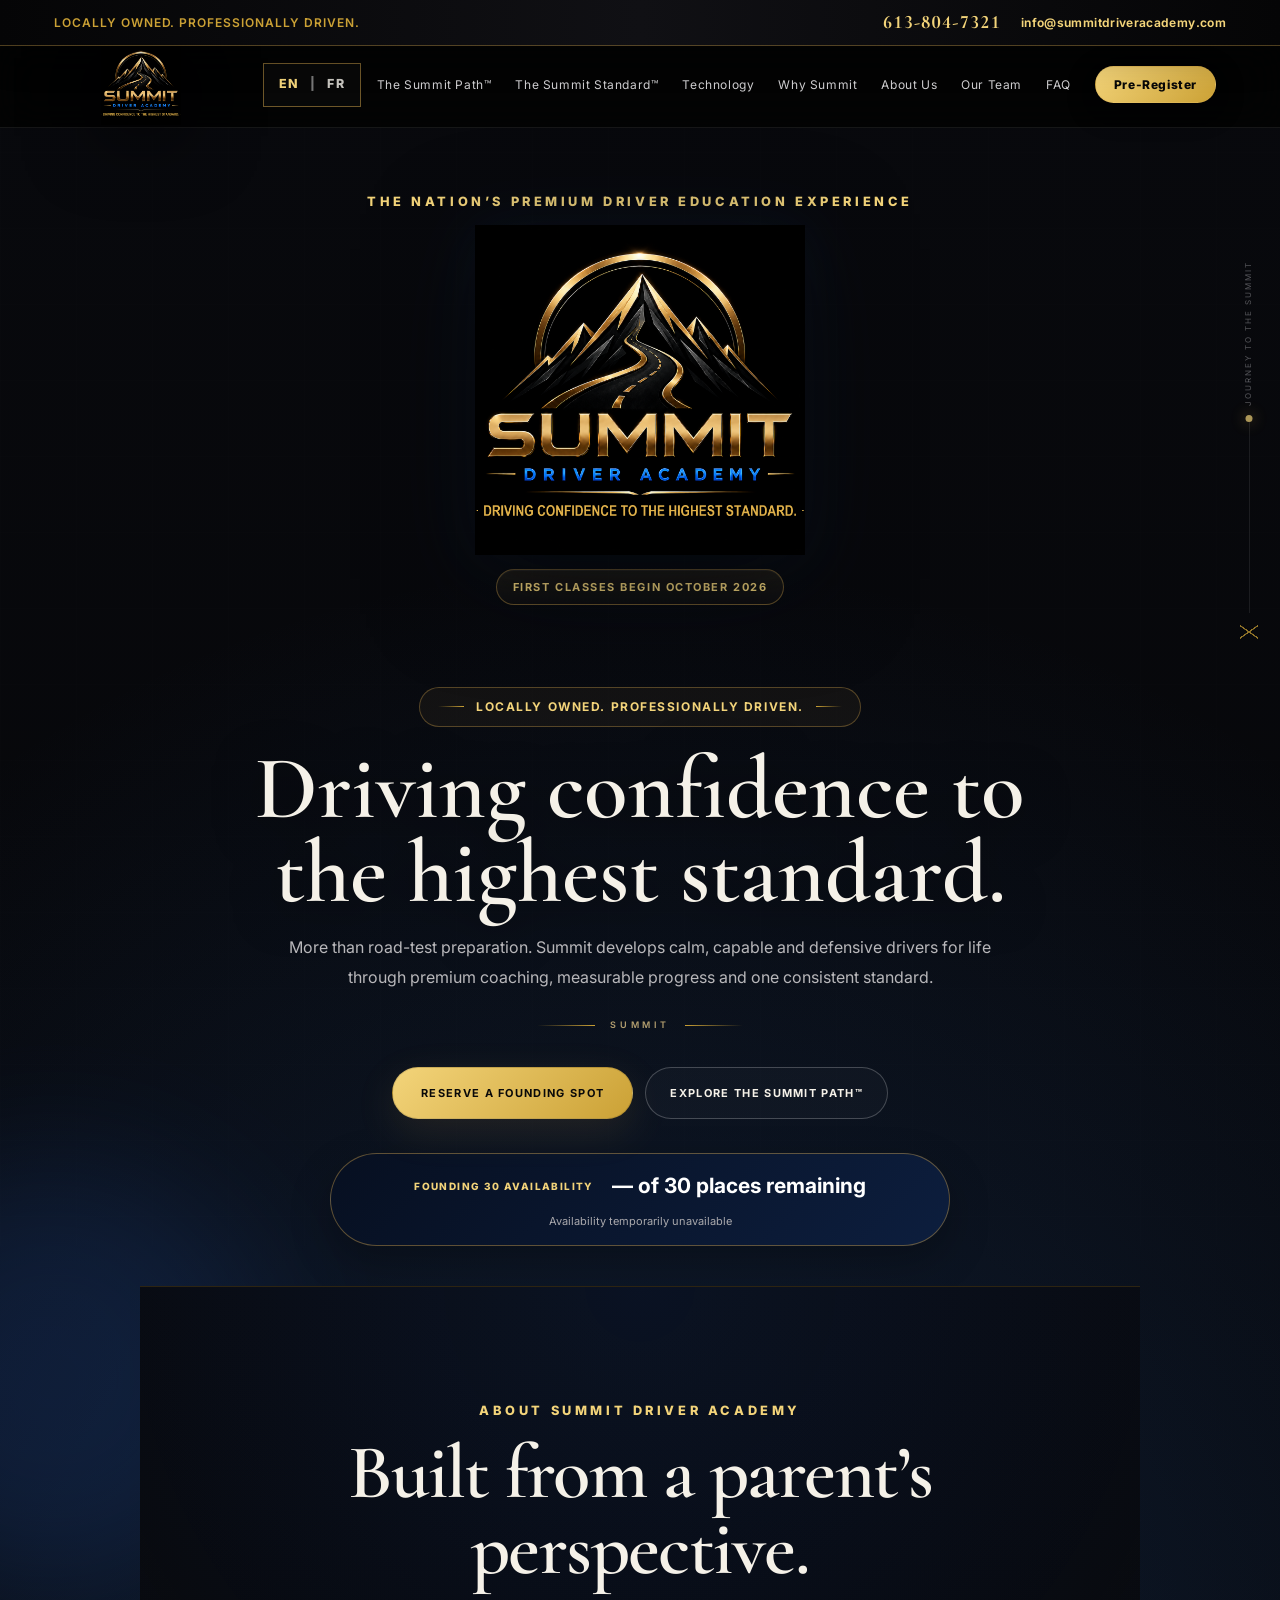
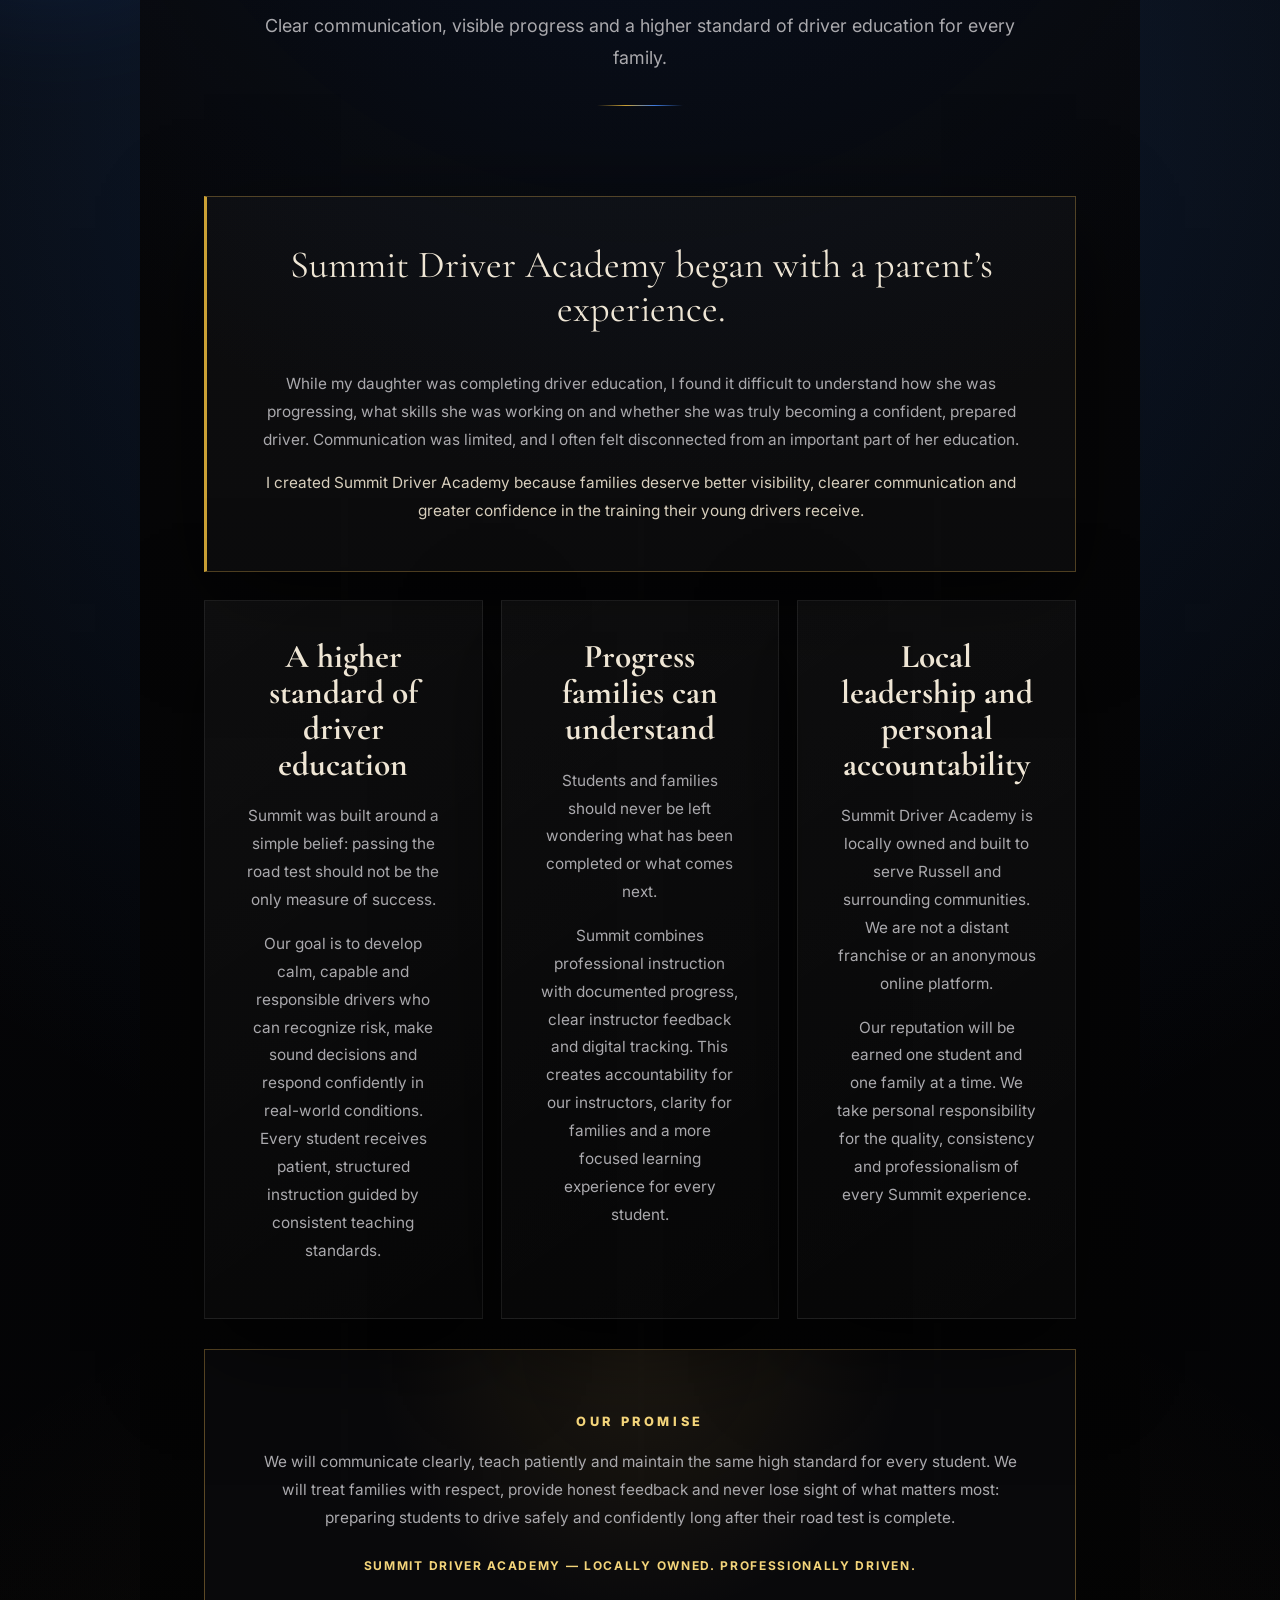
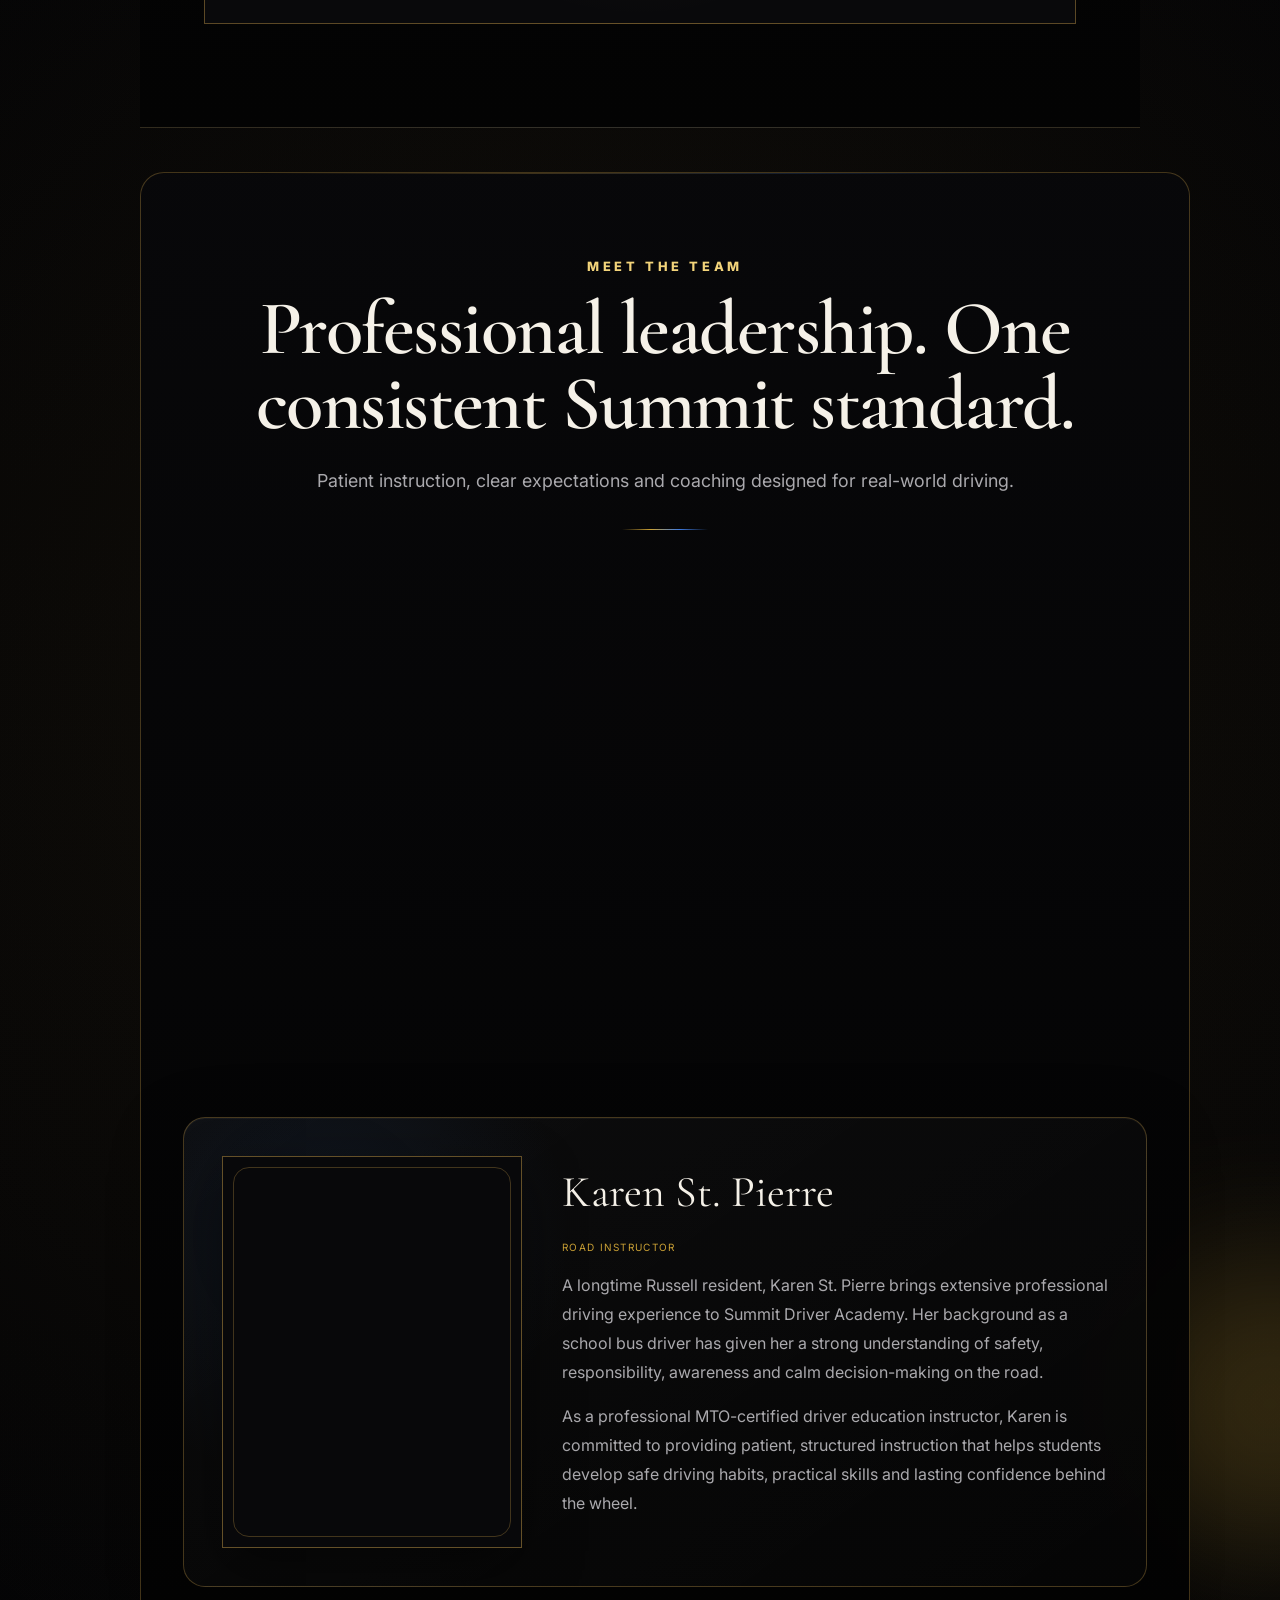
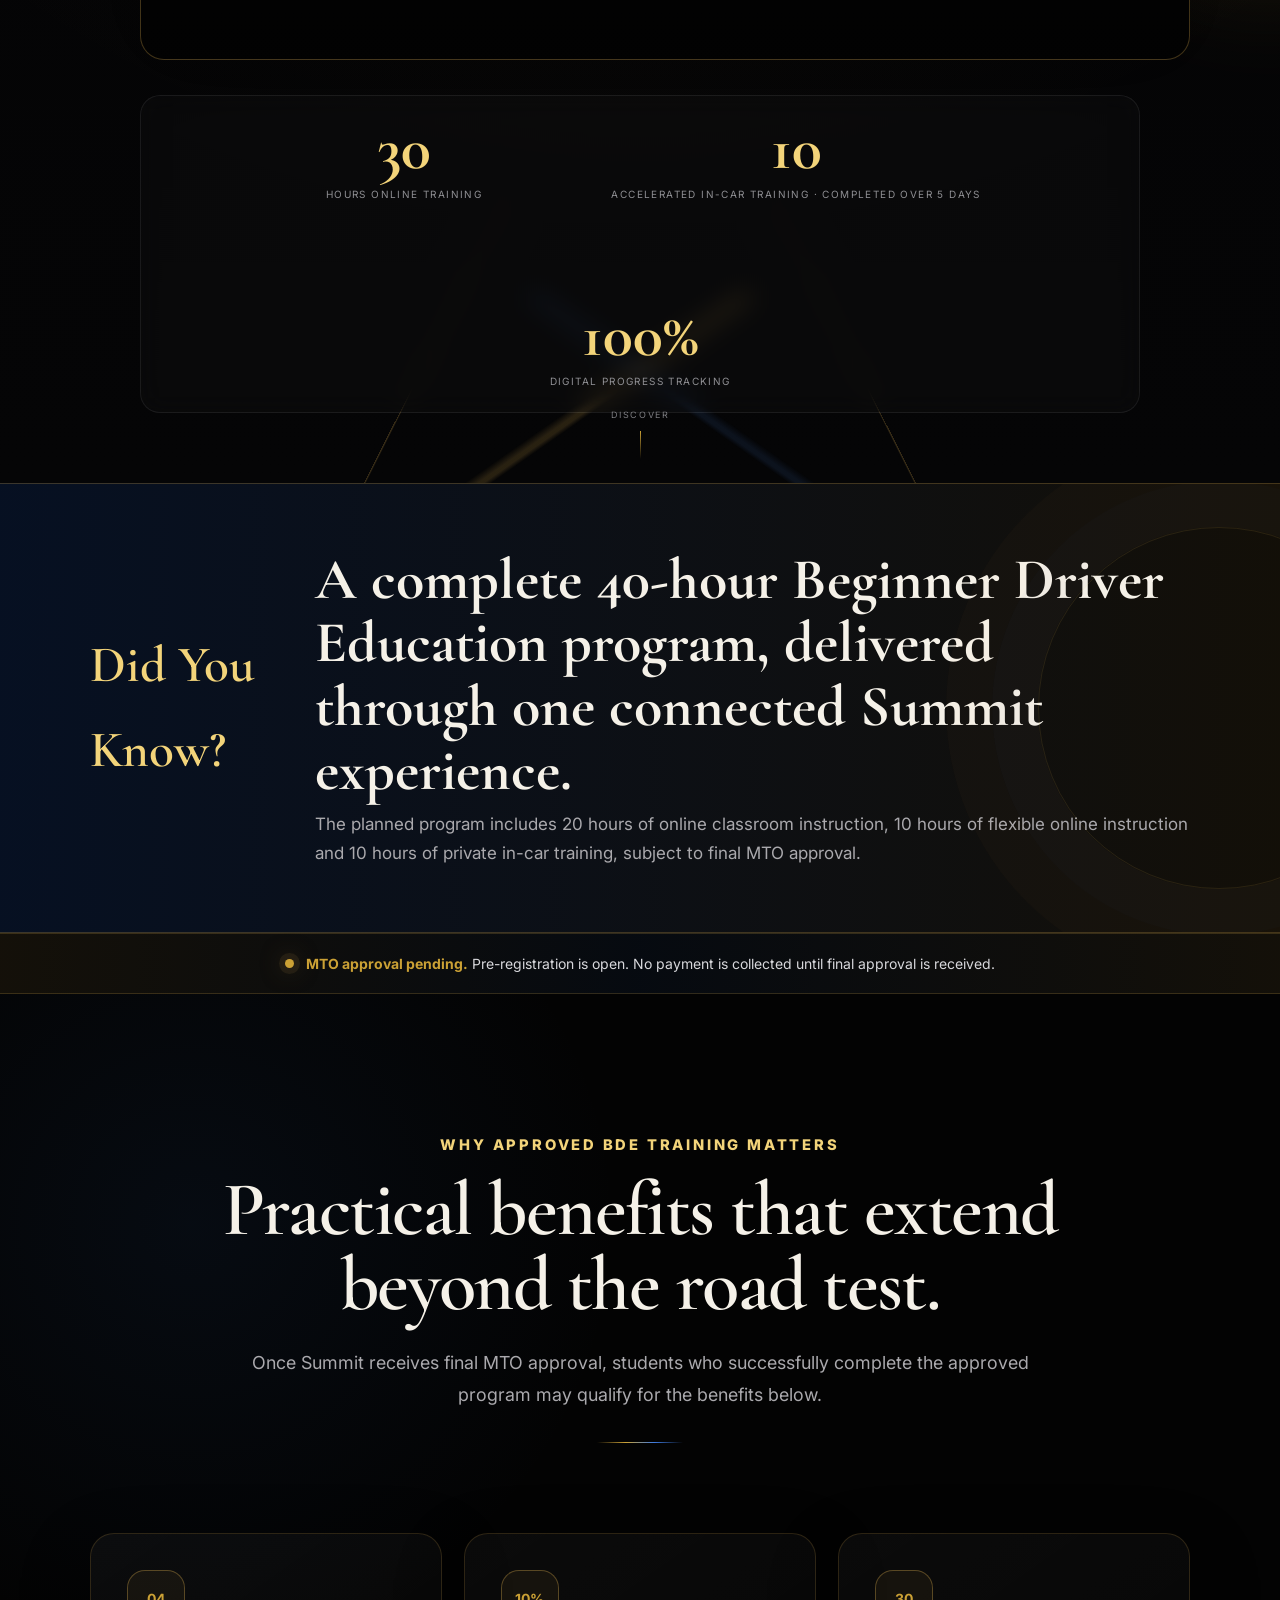
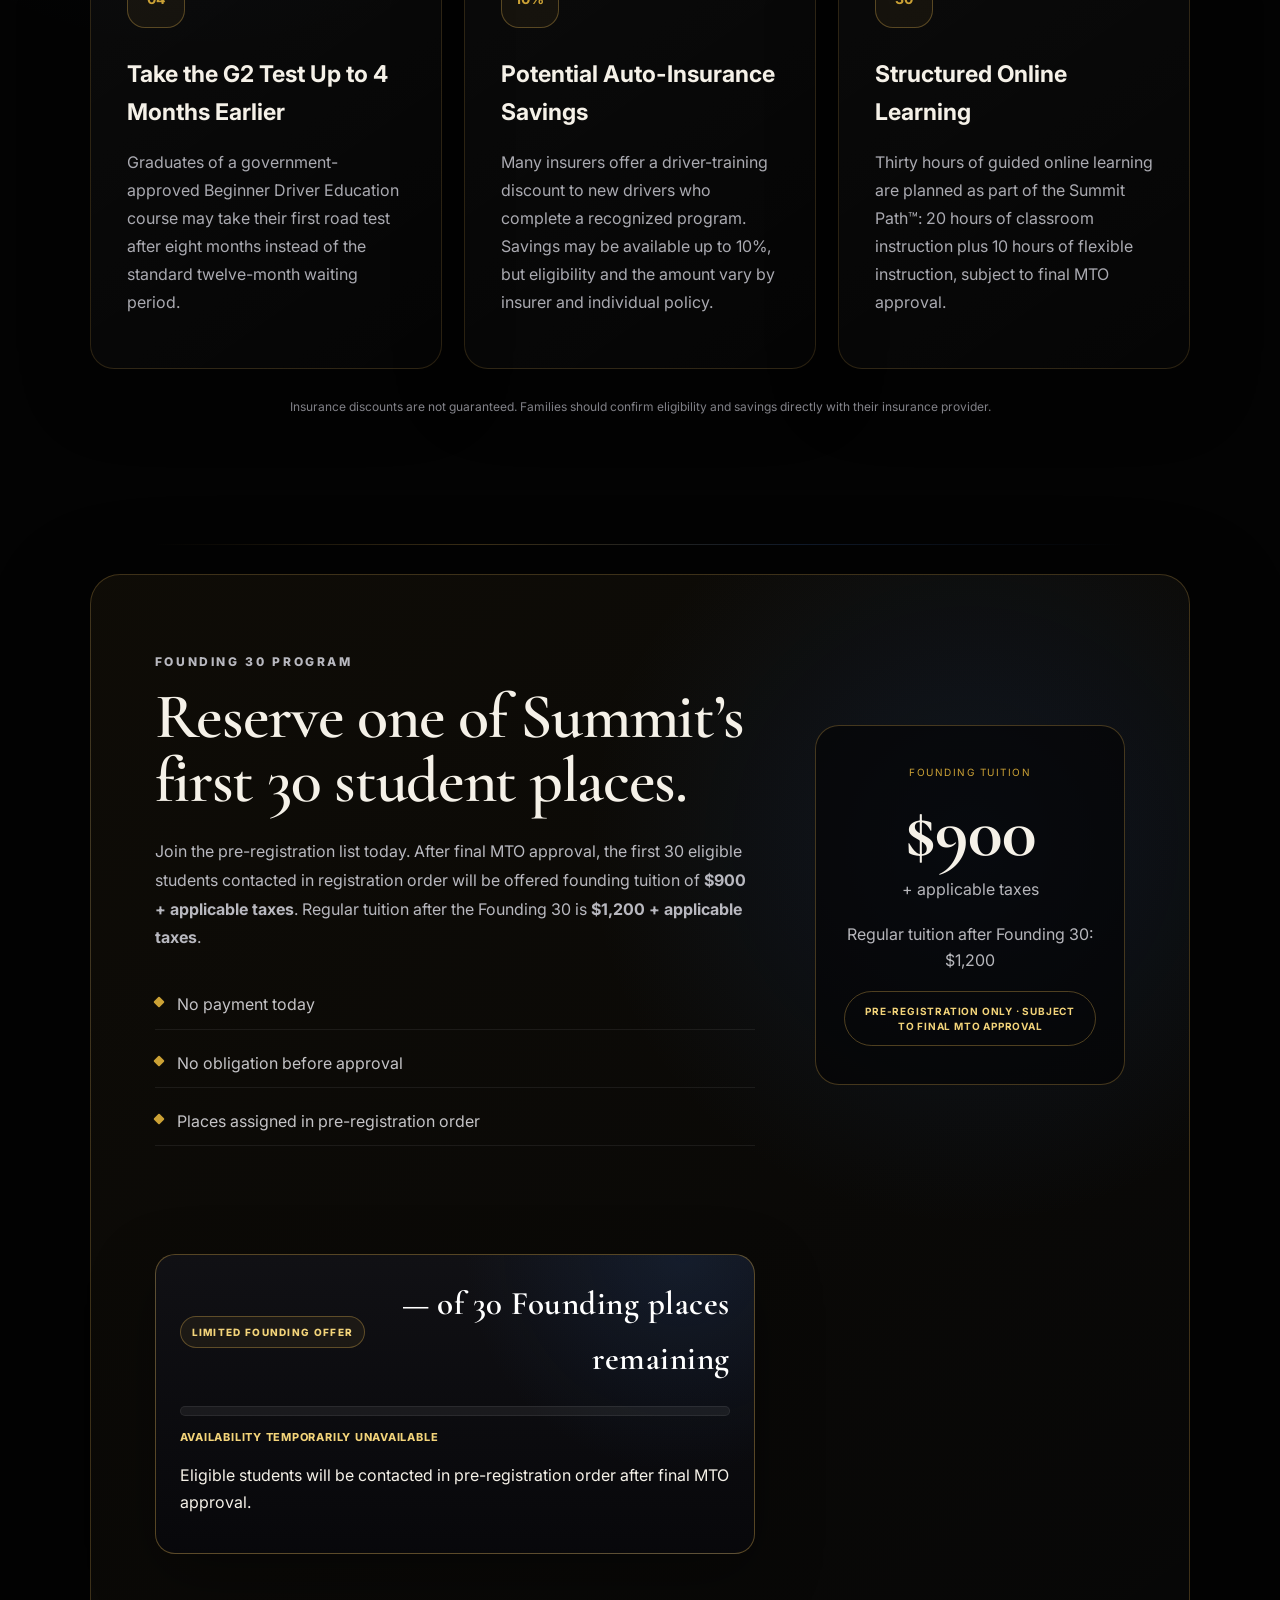
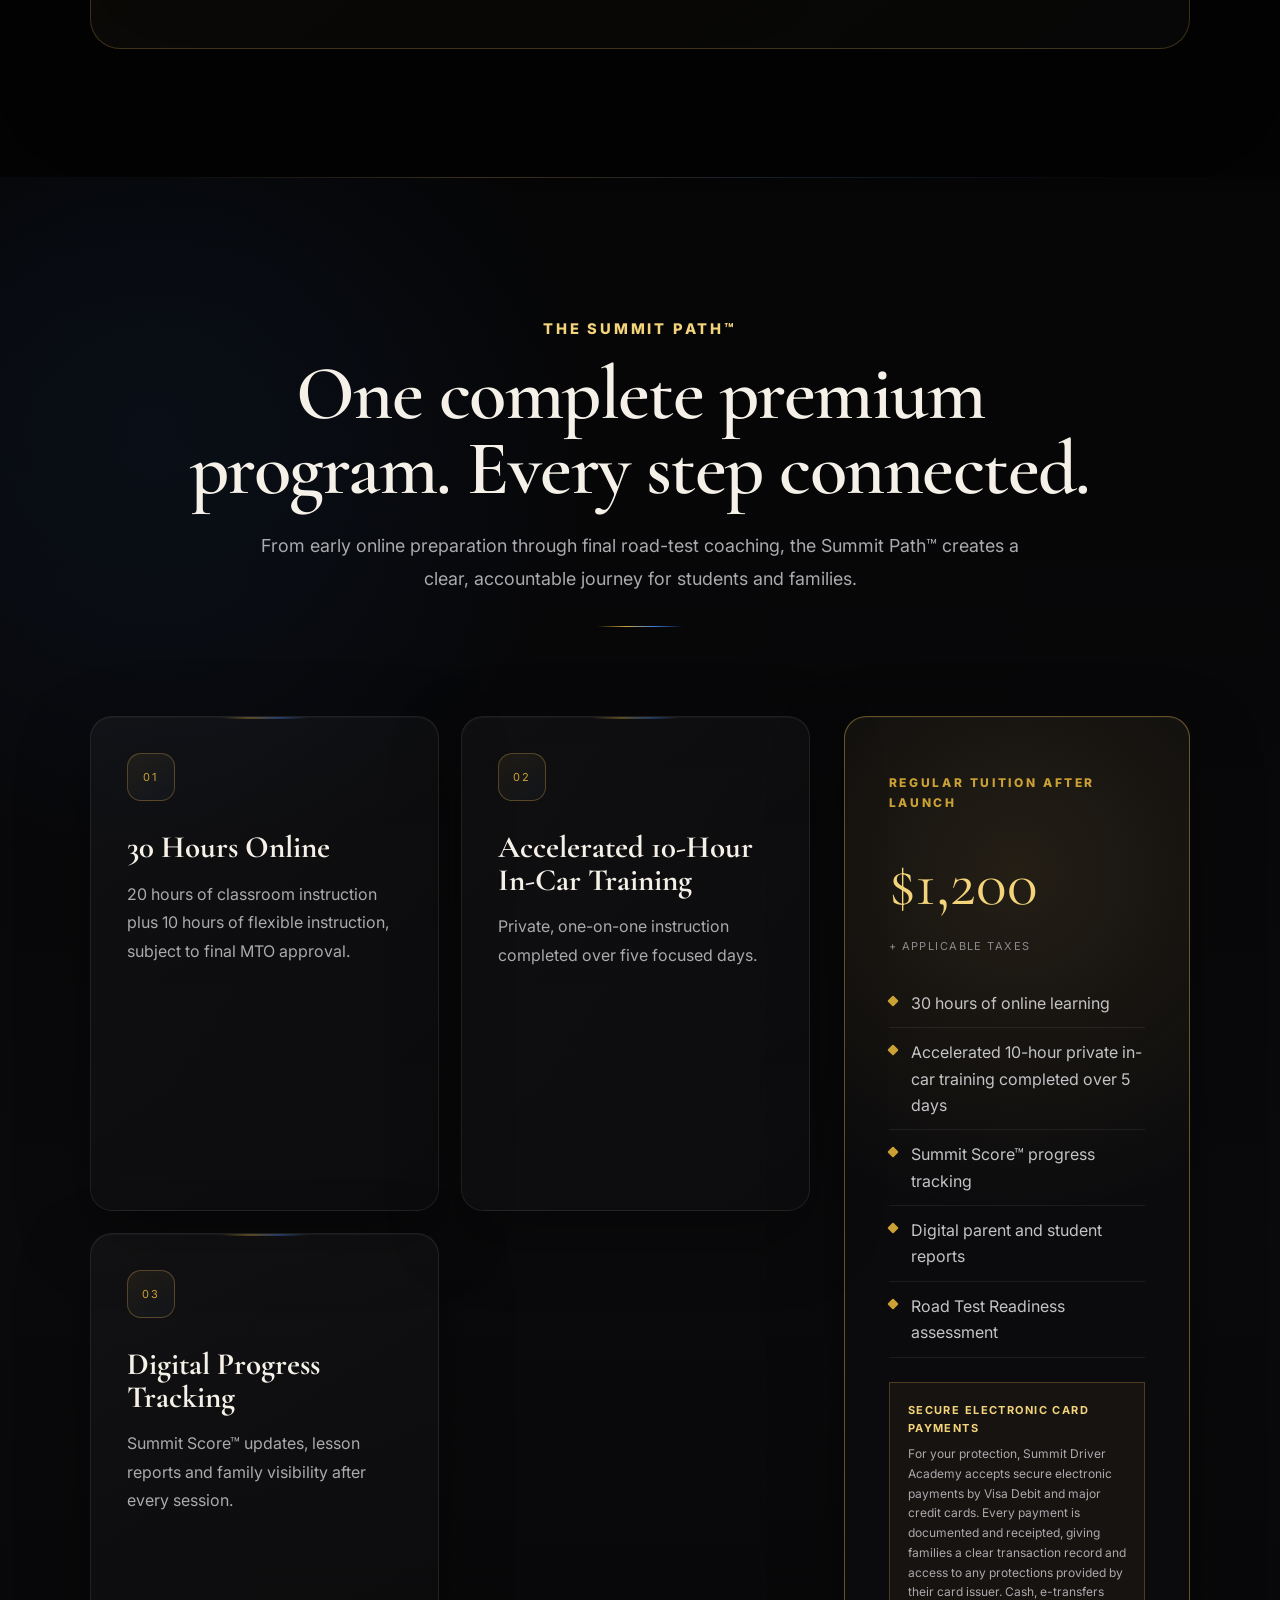
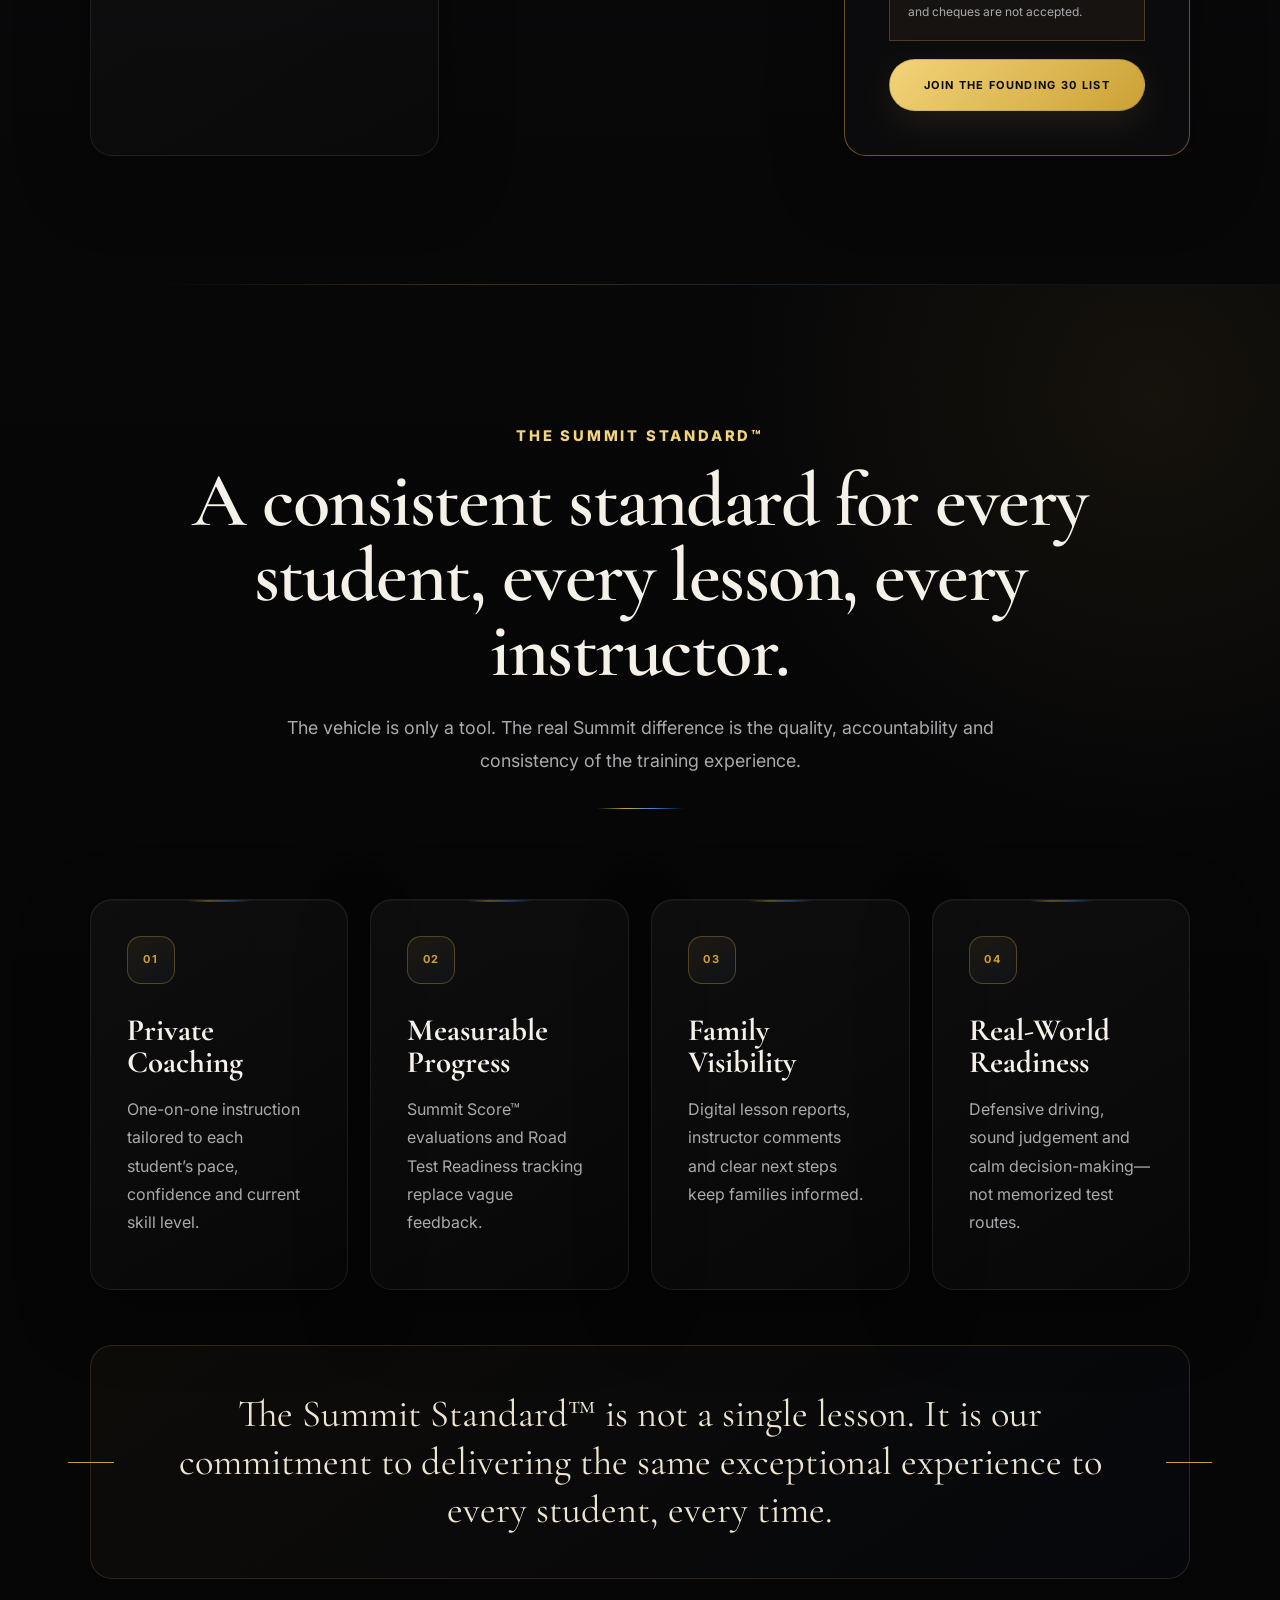
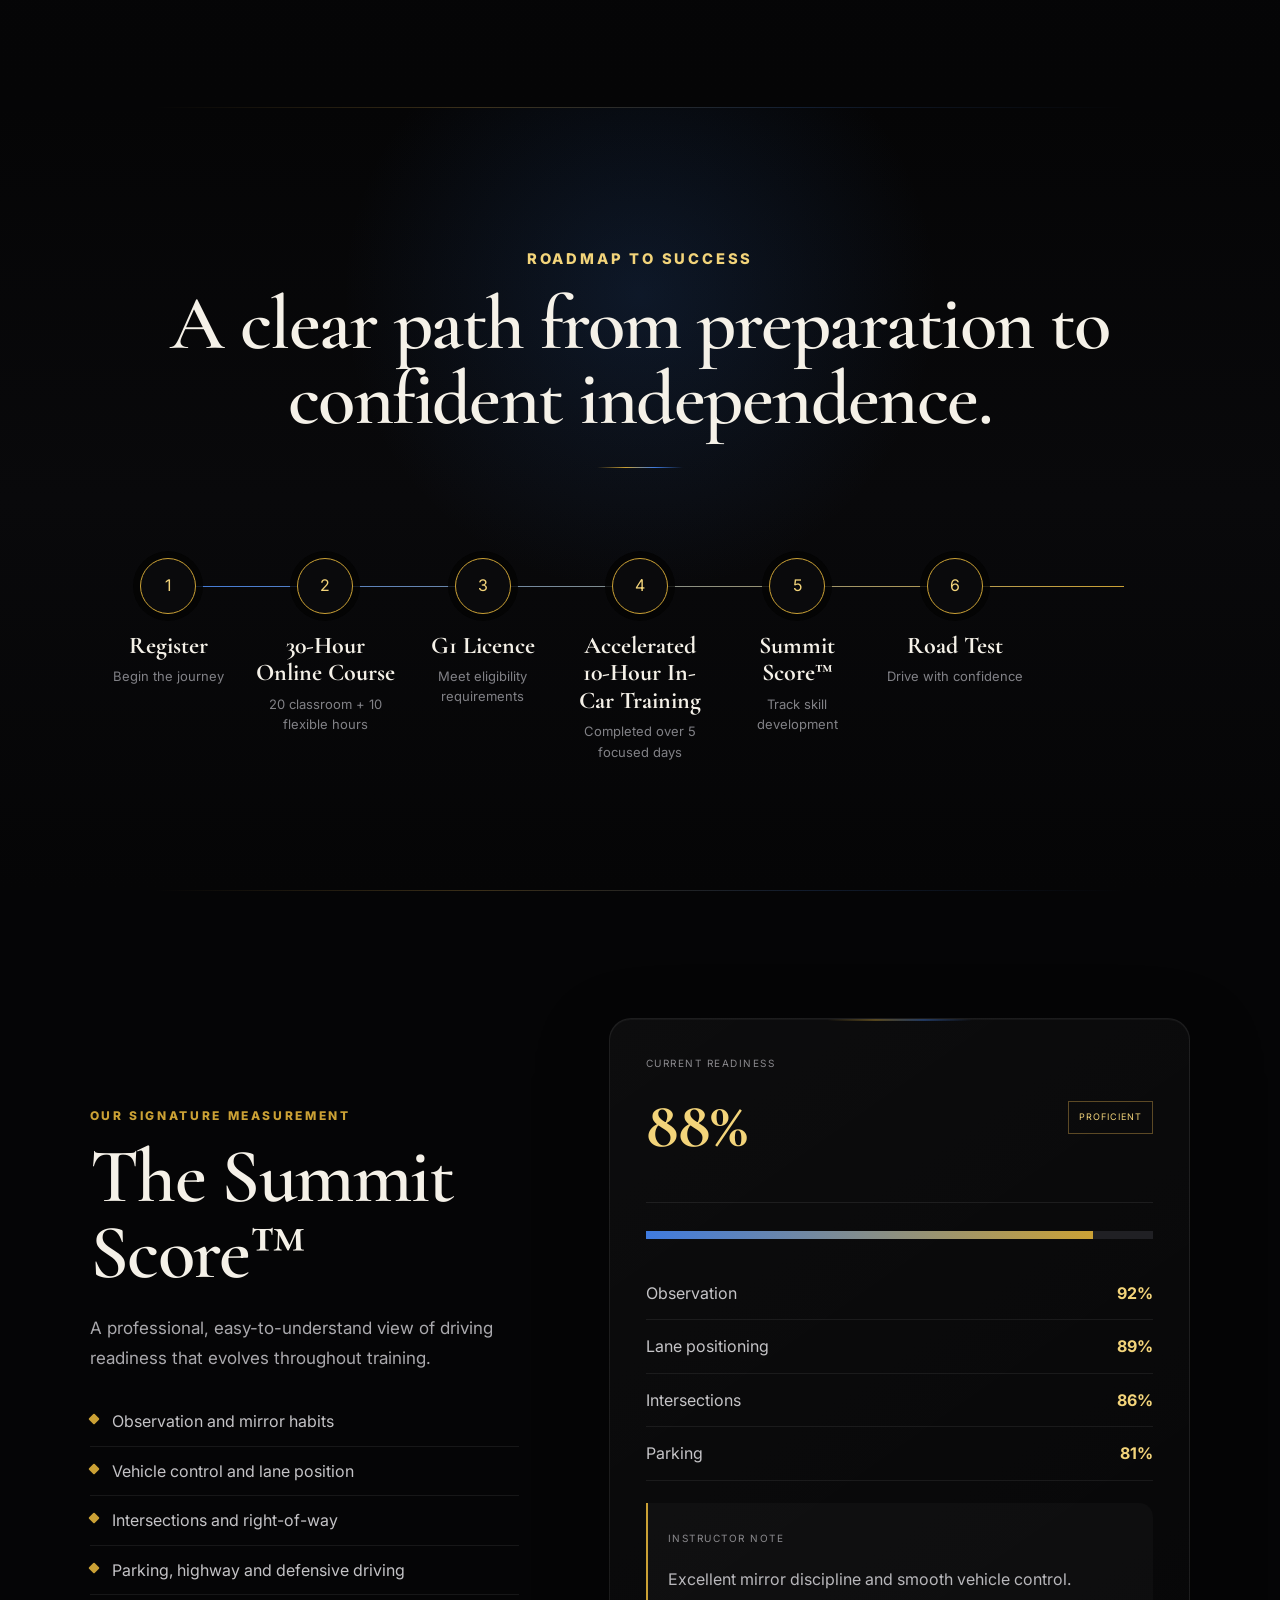
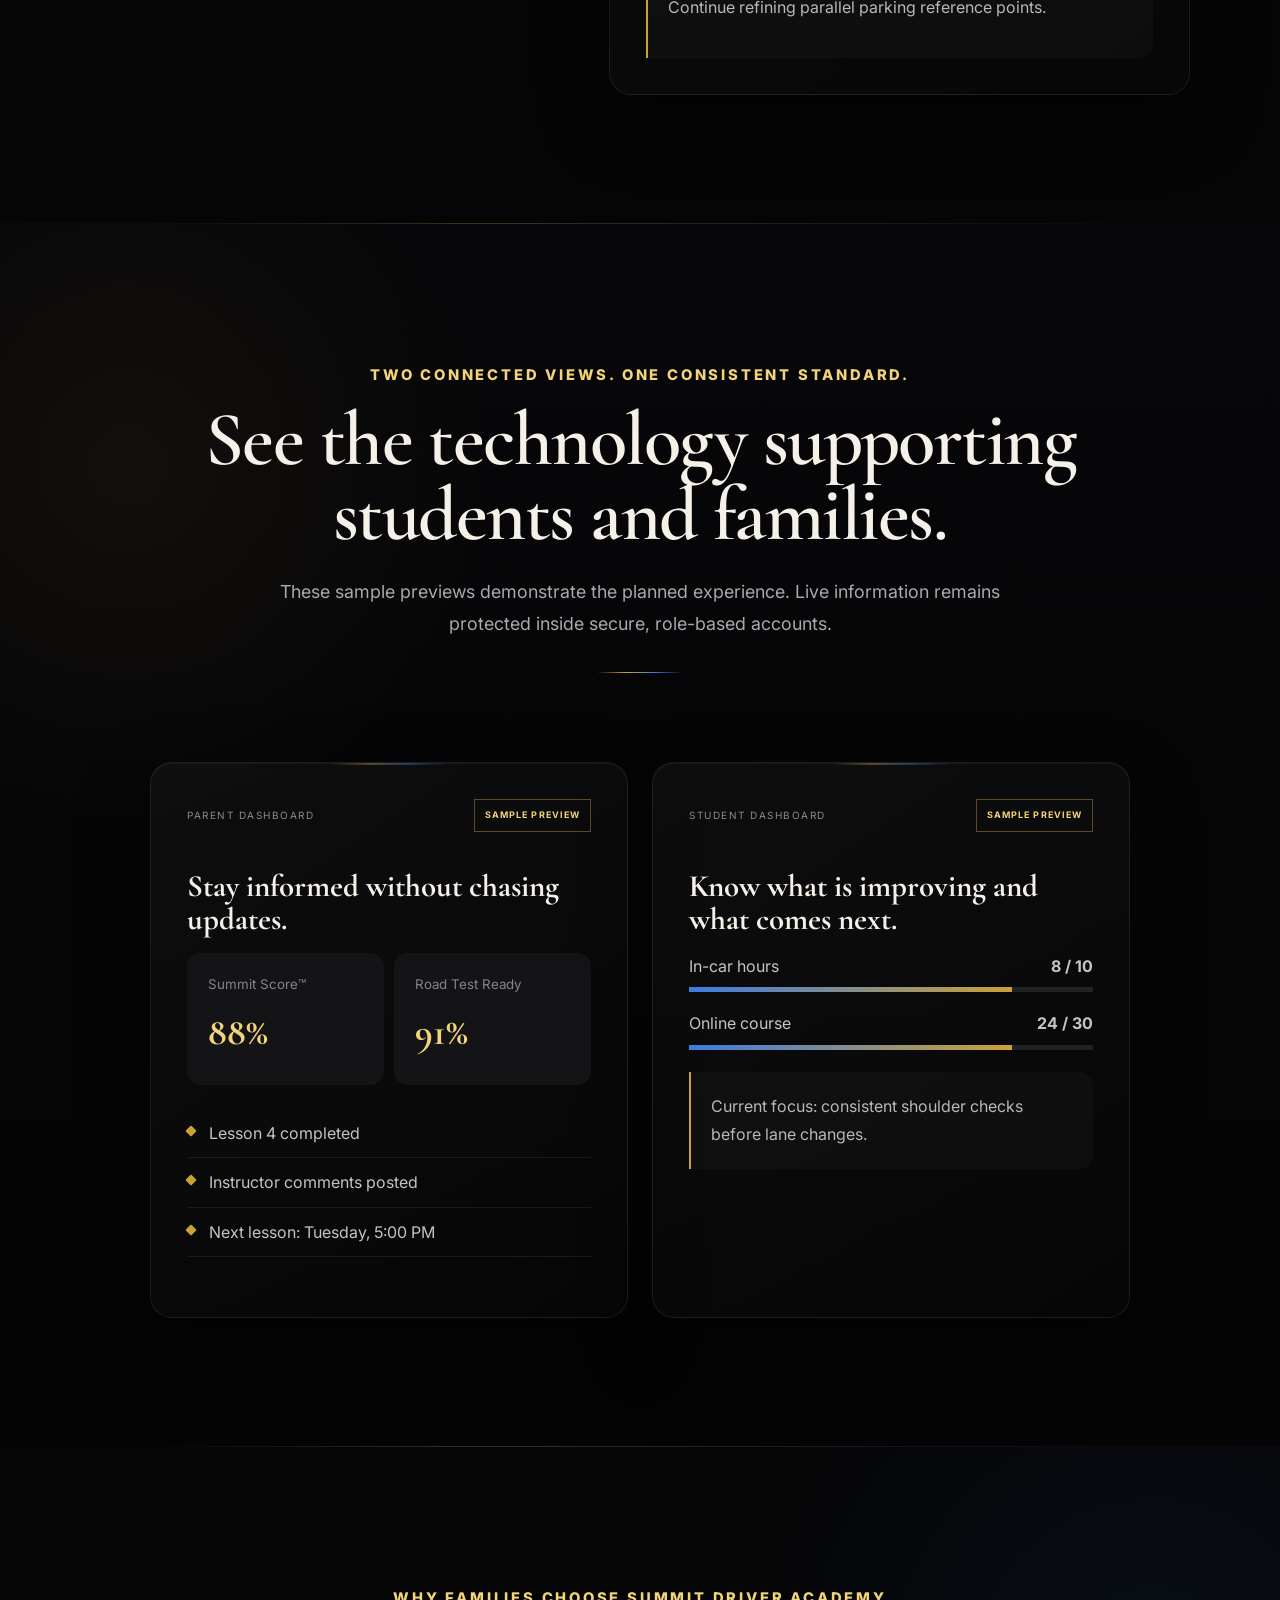
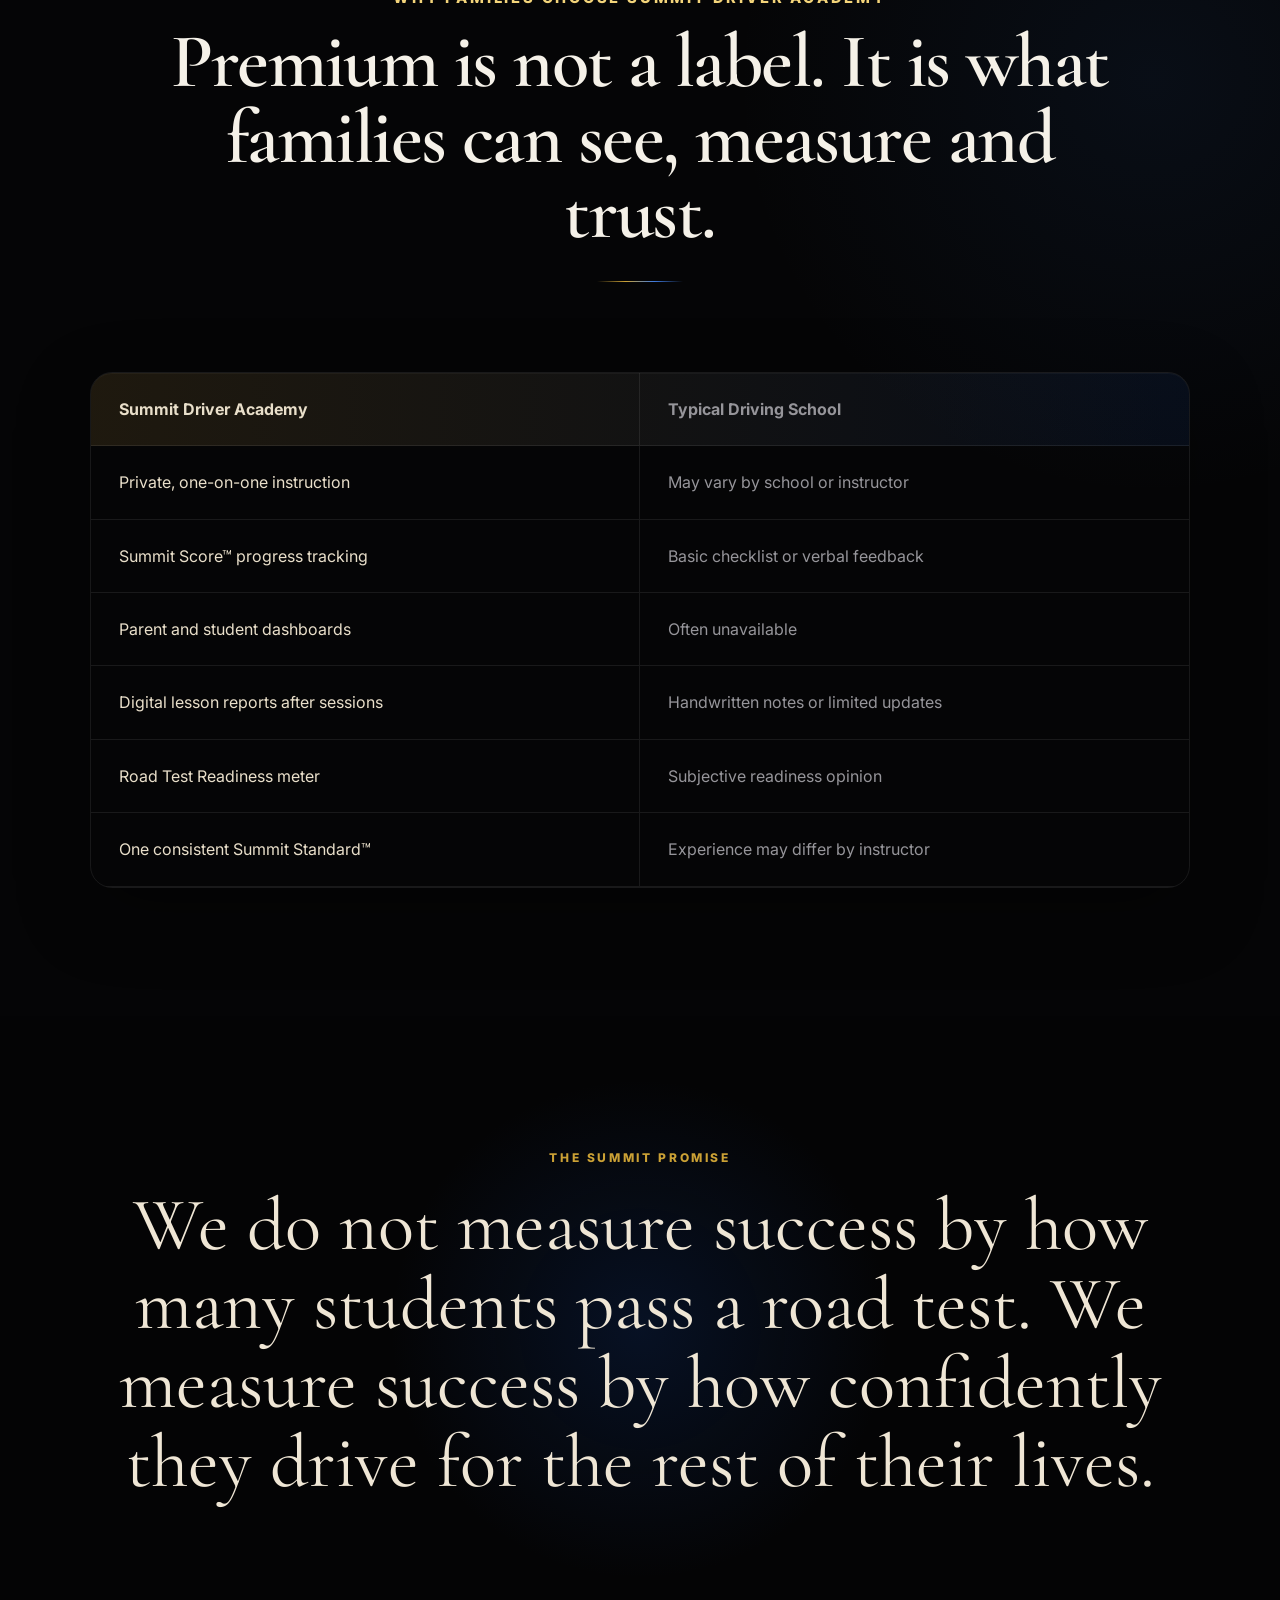
==== commit 8b9db575: "Add live Founding 30 availability counter" ====
--- a/index.html
+++ b/index.html
@@ -77,6 +77,11 @@
 <a class="button button-primary" href="#contact">Reserve a Founding Spot</a>
 <a class="button button-secondary" href="#path">Explore the Summit Path™</a>
 </div>
+<div class="hero-founding-counter" aria-label="Live Founding 30 availability">
+<span class="hero-founding-counter-label">Founding 30 availability</span>
+<strong><span data-founding-remaining>—</span> of 30 places remaining</strong>
+<small data-founding-status>Checking live availability…</small>
+</div>
 <section class="section about-section" id="about">
 <div class="section-heading reveal"><p class="eyebrow">About Summit Driver Academy</p><h2>Built from a parent’s perspective.</h2><p>Clear communication, visible progress and a higher standard of driver education for every family.</p></div>
 <div class="about-story reveal">
@@ -141,7 +146,7 @@
 </div>
 <div aria-label="Founding 30 tuition" class="founding-price"><small>Founding tuition</small><strong>$900</strong><span>+ applicable taxes</span><em class="regular-tuition">Regular tuition after Founding 30: $1,200</em><p class="approval-status">Pre-registration only · Subject to final MTO approval</p></div>
 
-<div class="founding-counter" aria-label="Limited Founding 30 offer"><div class="founding-counter-top"><span class="founding-counter-badge">Limited Founding Offer</span><strong>Only 30 founding places will be offered</strong></div><p>Eligible students will be contacted in pre-registration order after final MTO approval.</p></div>
+          <div class="founding-counter" aria-label="Live Founding 30 availability"><div class="founding-counter-top"><span class="founding-counter-badge">Limited Founding Offer</span><strong><span data-founding-remaining>—</span> of 30 Founding places remaining</strong></div><div class="founding-progress-track" role="progressbar" aria-label="Founding places claimed" aria-valuemin="0" aria-valuemax="30" aria-valuenow="0"><span class="founding-progress-fill" data-founding-progress></span></div><div class="founding-counter-meta"><span data-founding-status>Checking live availability…</span><span data-founding-claimed></span></div><p>Eligible students will be contacted in pre-registration order after final MTO approval.</p></div>
 
 </div>
 </section>
@@ -267,7 +272,7 @@
 </div>
 <nav aria-label="Footer navigation" class="footer-links"><a href="#path">Program</a><a href="#families">Why Summit</a><a href="#team">Team</a><a href="#faq">FAQ</a><a href="#contact">Contact</a><a href="privacy.html">Privacy</a><a href="enrollment-policy.html">Enrollment Policy</a></nav>
 </footer>
-<script>window.SUMMIT_REGISTRATION = { endpoint: "https://zrnylkqtofjitxtykhxq.supabase.co/functions/v1/register" };</script>
+<script>window.SUMMIT_REGISTRATION = { endpoint: "https://zrnylkqtofjitxtykhxq.supabase.co/functions/v1/register", availabilityEndpoint: "https://zrnylkqtofjitxtykhxq.supabase.co/functions/v1/founding-availability" };</script>
 <script src="script.js"></script>
 </body>
 </html>
--- a/styles.css
+++ b/styles.css
@@ -939,3 +939,51 @@
     line-height: 1.72;
   }
 }
+/* Live Founding 30 counter near the hero */
+.hero-founding-counter {
+  margin: 24px auto 0;
+  width: min(100%, 620px);
+  padding: 15px 22px;
+  border: 1px solid rgba(214, 168, 76, 0.42);
+  border-radius: 999px;
+  display: flex;
+  align-items: center;
+  justify-content: center;
+  gap: 8px 18px;
+  flex-wrap: wrap;
+  background: linear-gradient(135deg, rgba(7, 16, 33, 0.96), rgba(13, 31, 63, 0.96));
+  text-align: center;
+  box-shadow: 0 16px 40px rgba(0, 0, 0, 0.25);
+}
+
+.hero-founding-counter-label {
+  color: var(--gold2);
+  text-transform: uppercase;
+  letter-spacing: 0.14em;
+  font-size: 10px;
+  font-weight: 800;
+}
+
+.hero-founding-counter strong {
+  color: #fff;
+  font-size: clamp(17px, 2vw, 21px);
+}
+
+.hero-founding-counter small {
+  flex-basis: 100%;
+  color: var(--muted);
+  font-size: 11px;
+}
+
+@media (max-width: 680px) {
+  .hero-founding-counter {
+    border-radius: 18px;
+    padding: 14px 16px;
+    gap: 6px;
+  }
+
+  .hero-founding-counter-label,
+  .hero-founding-counter strong {
+    flex-basis: 100%;
+  }
+}
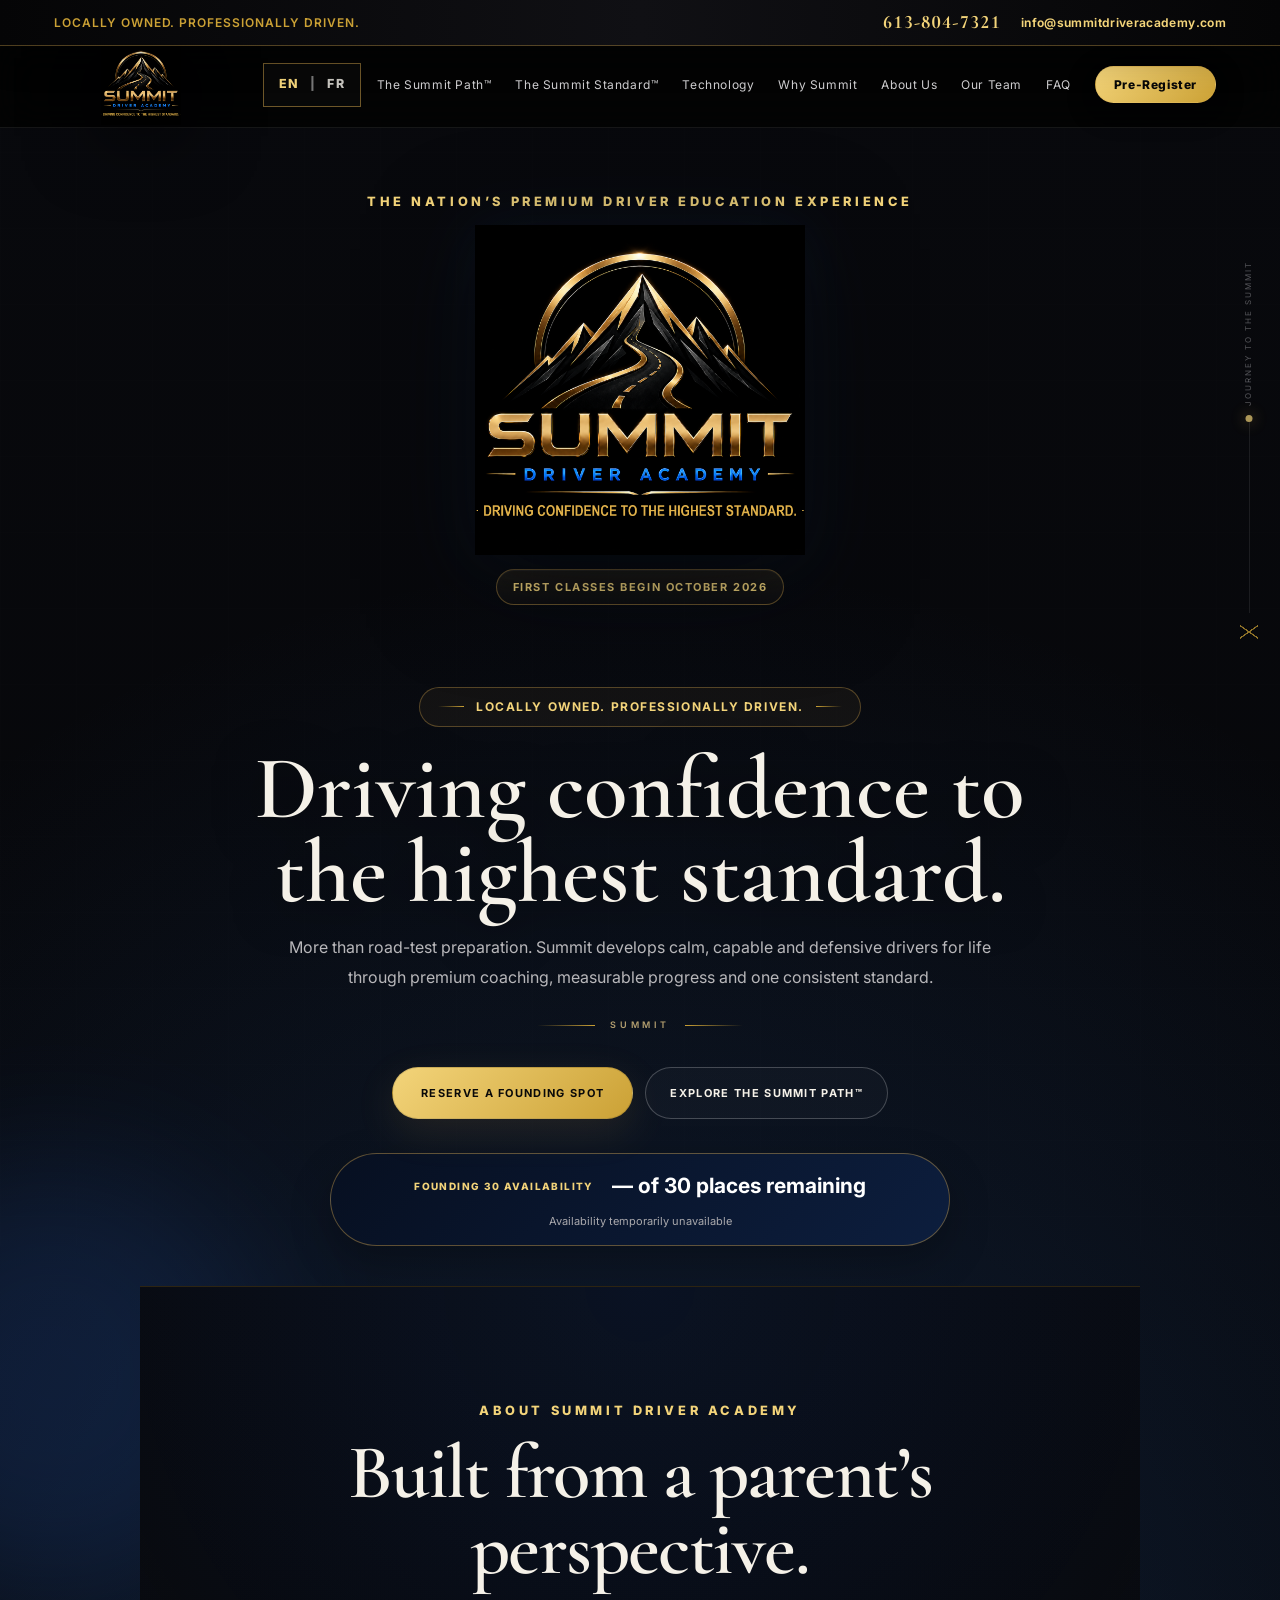
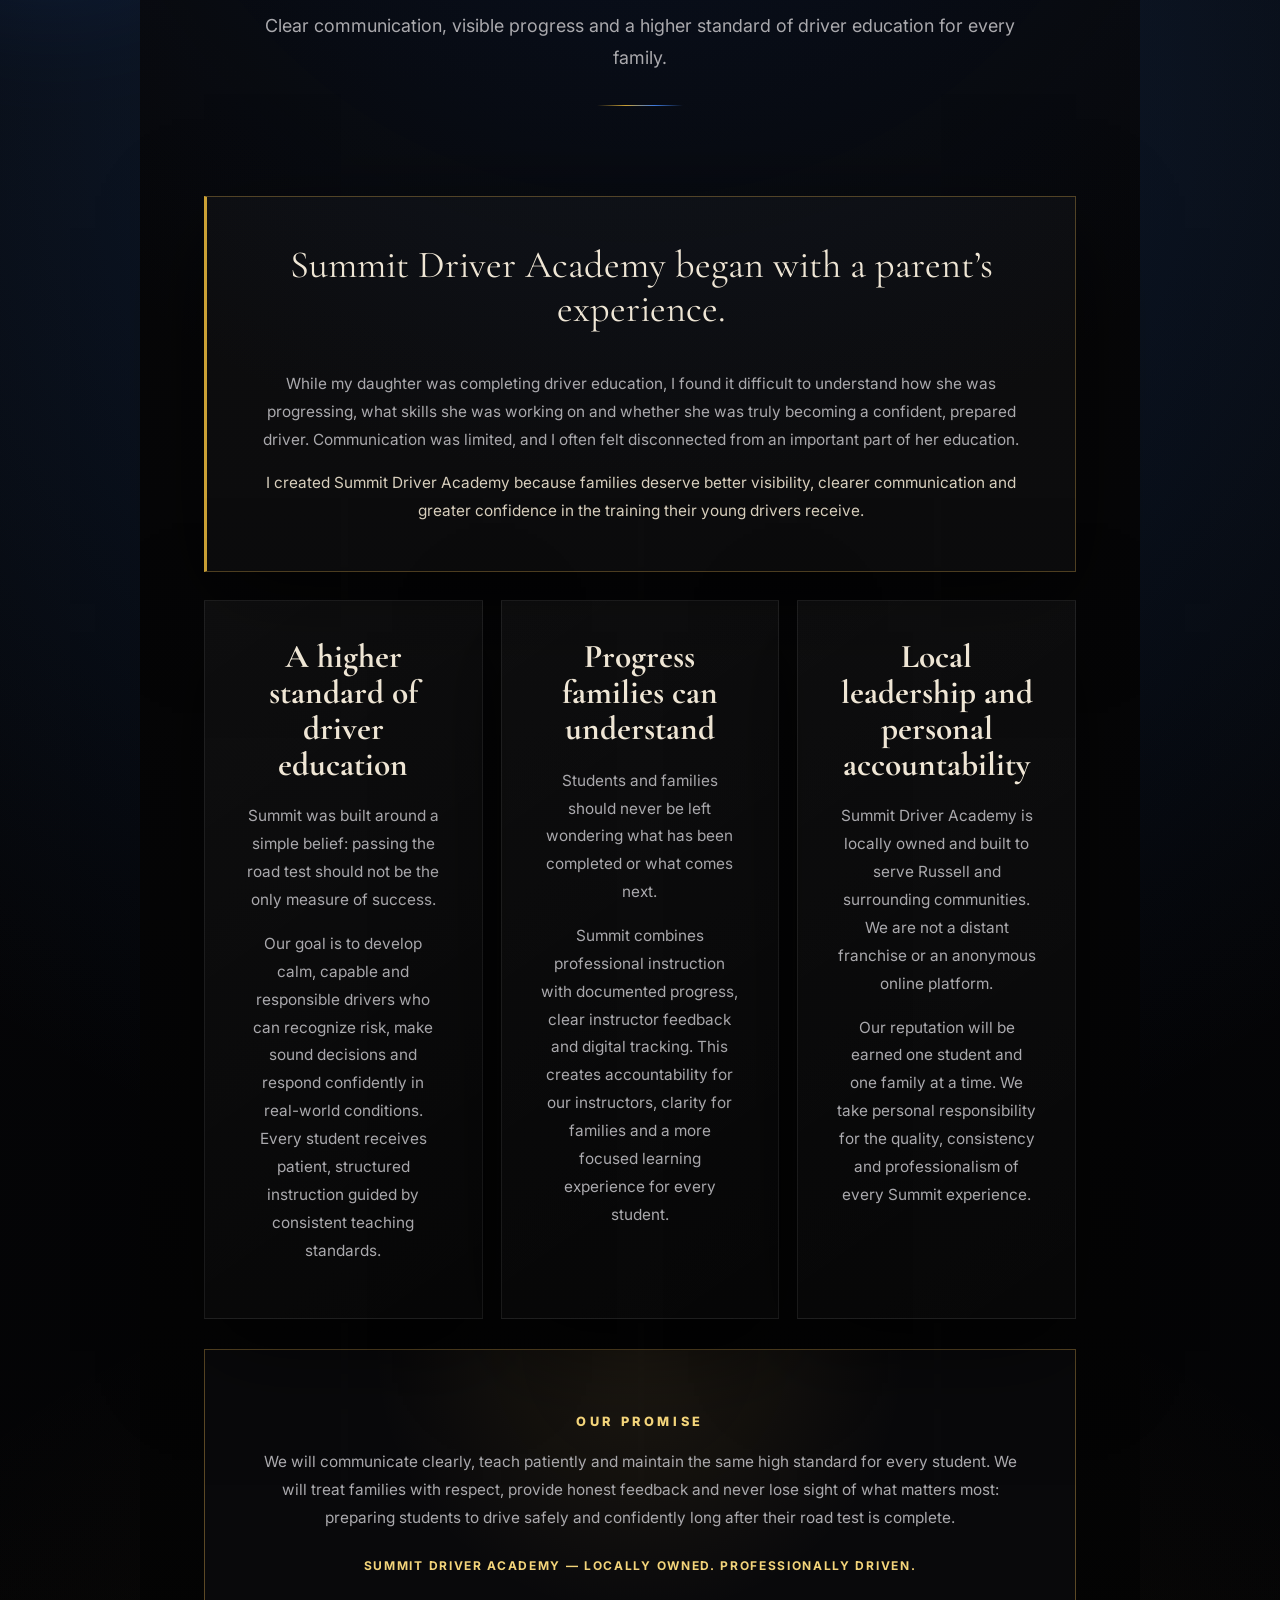
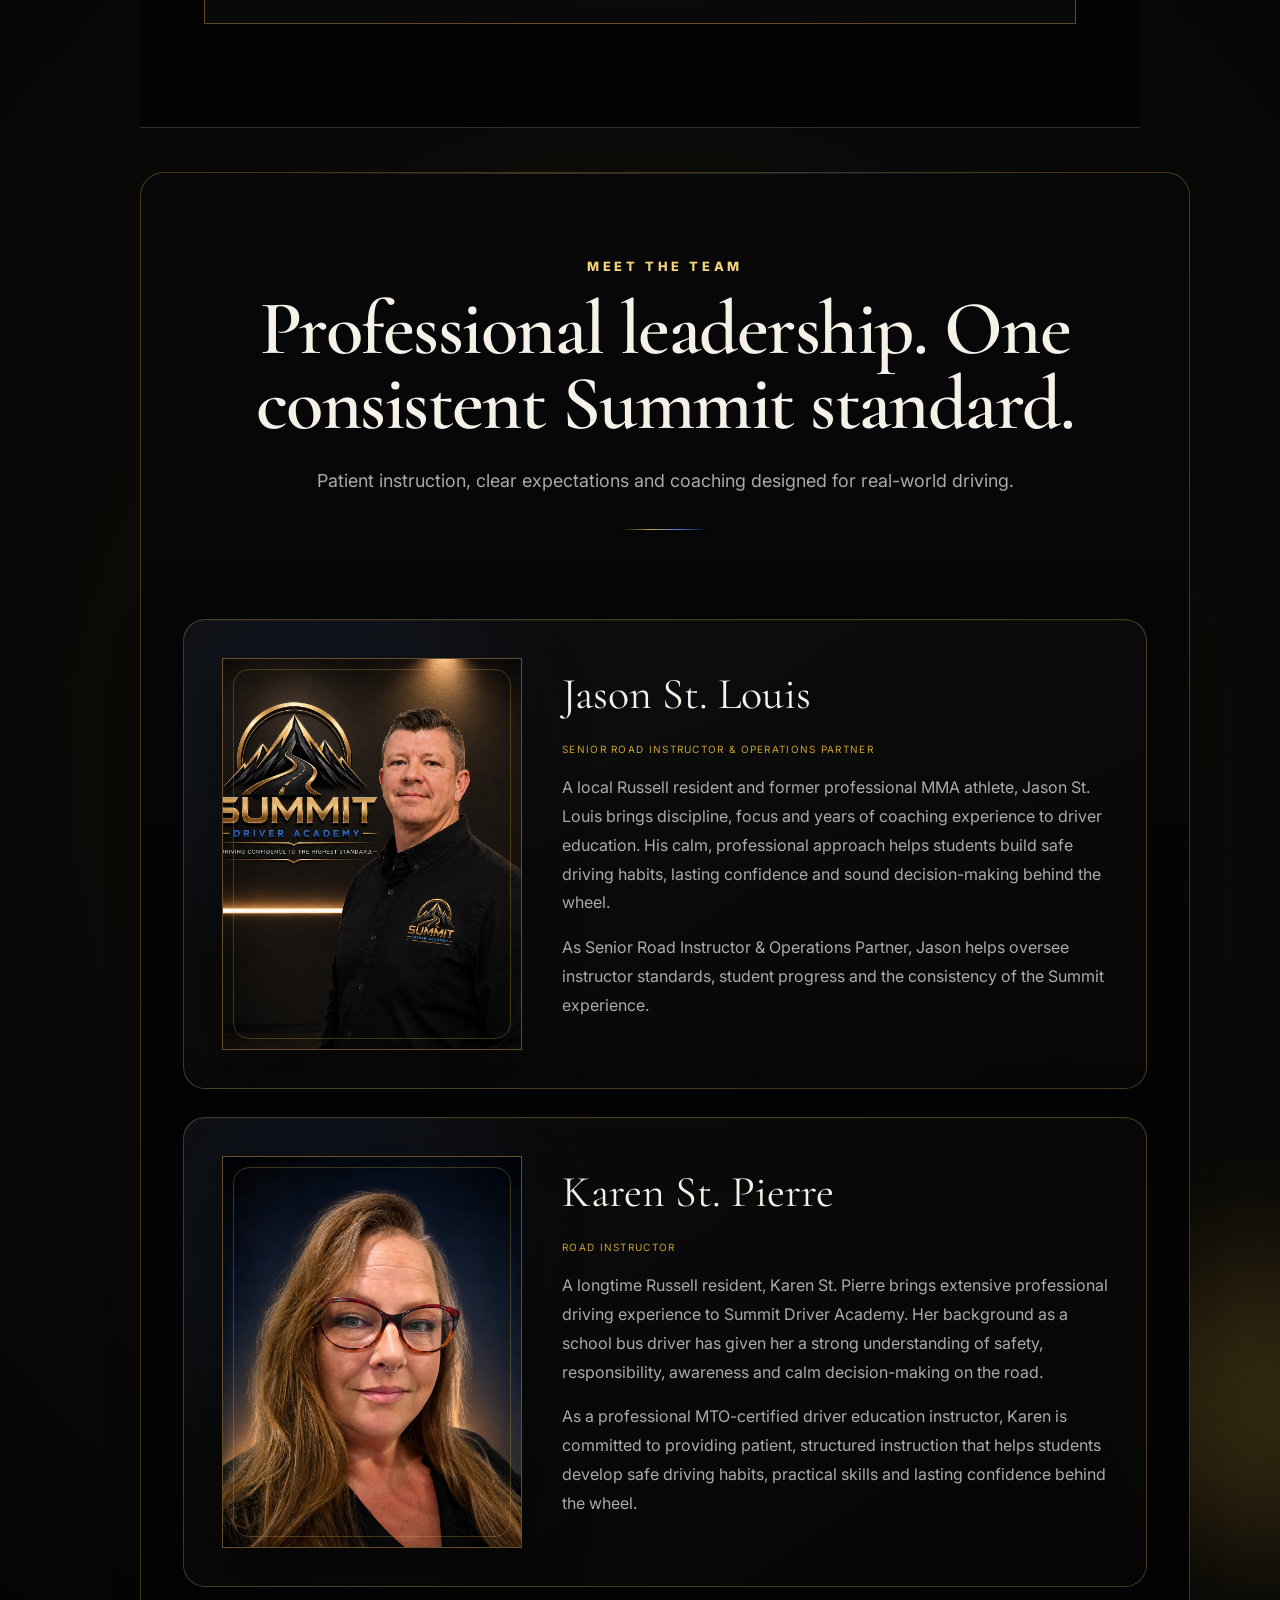
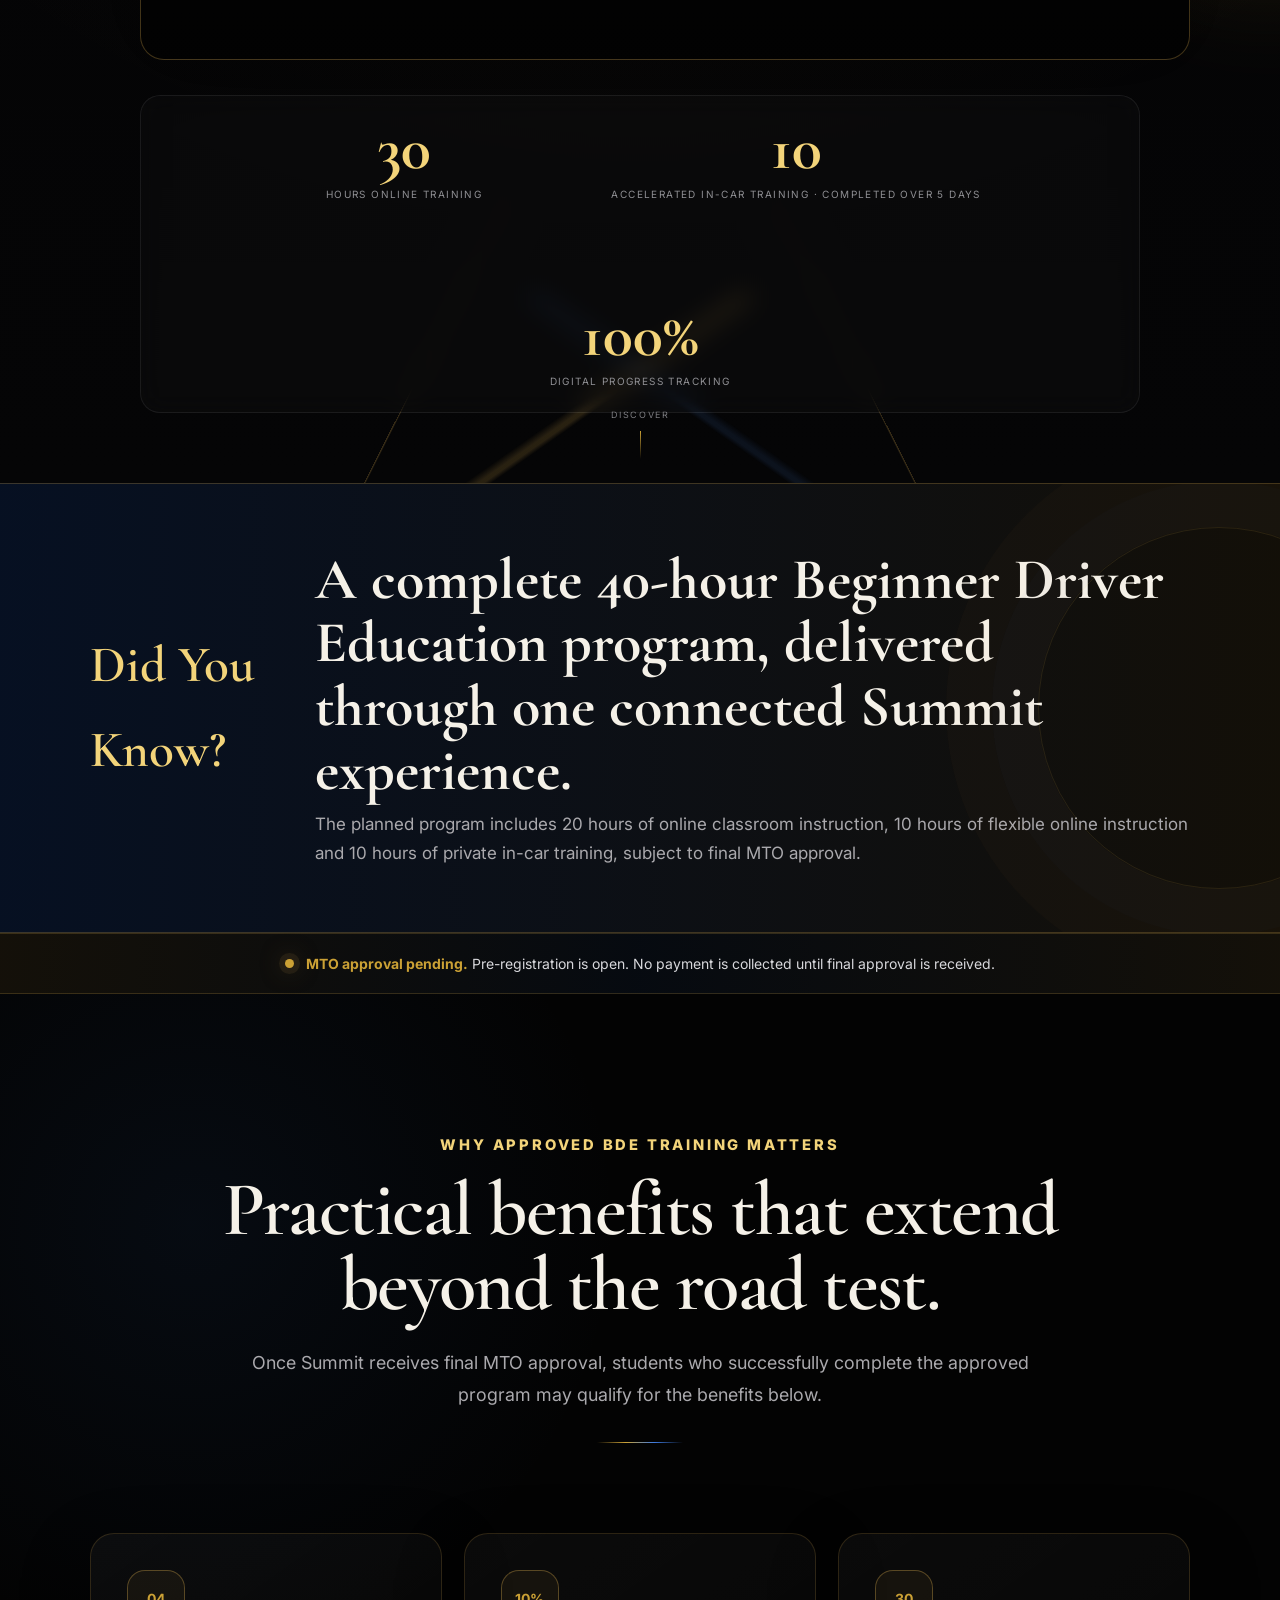
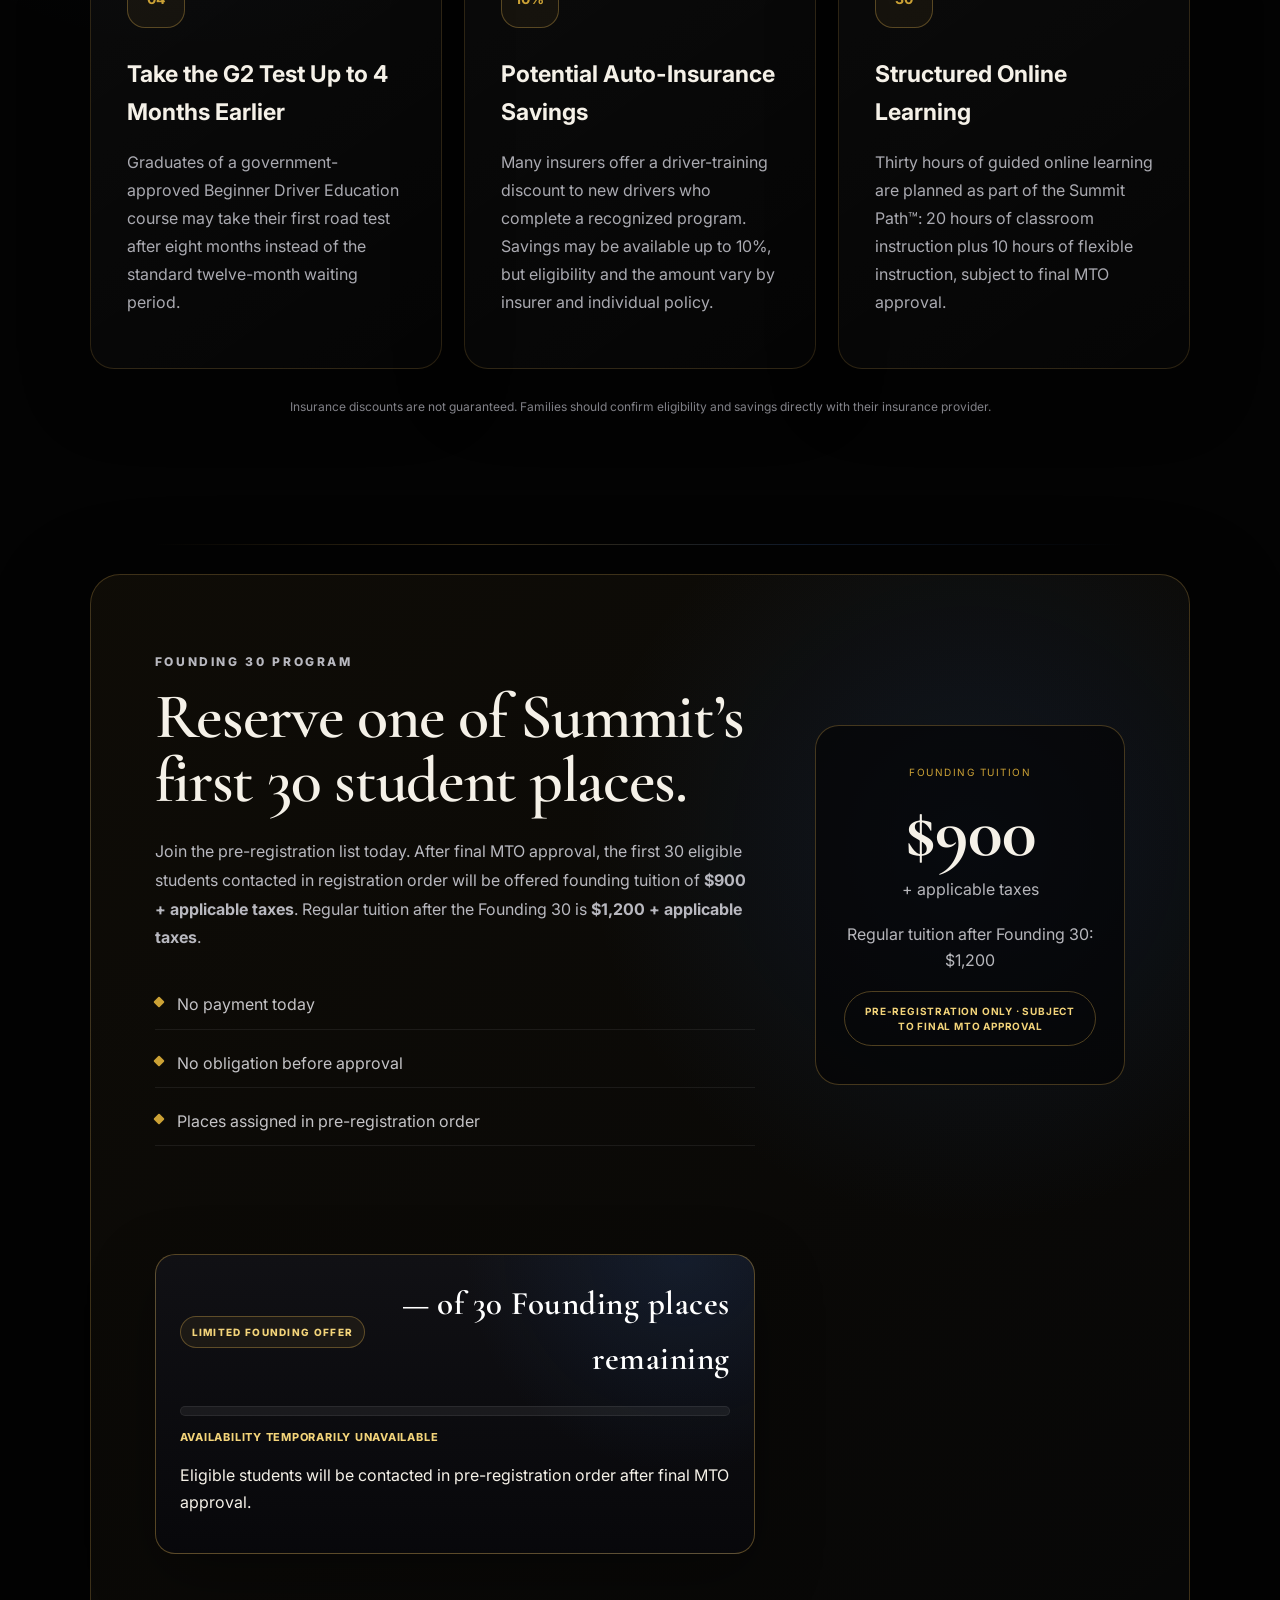
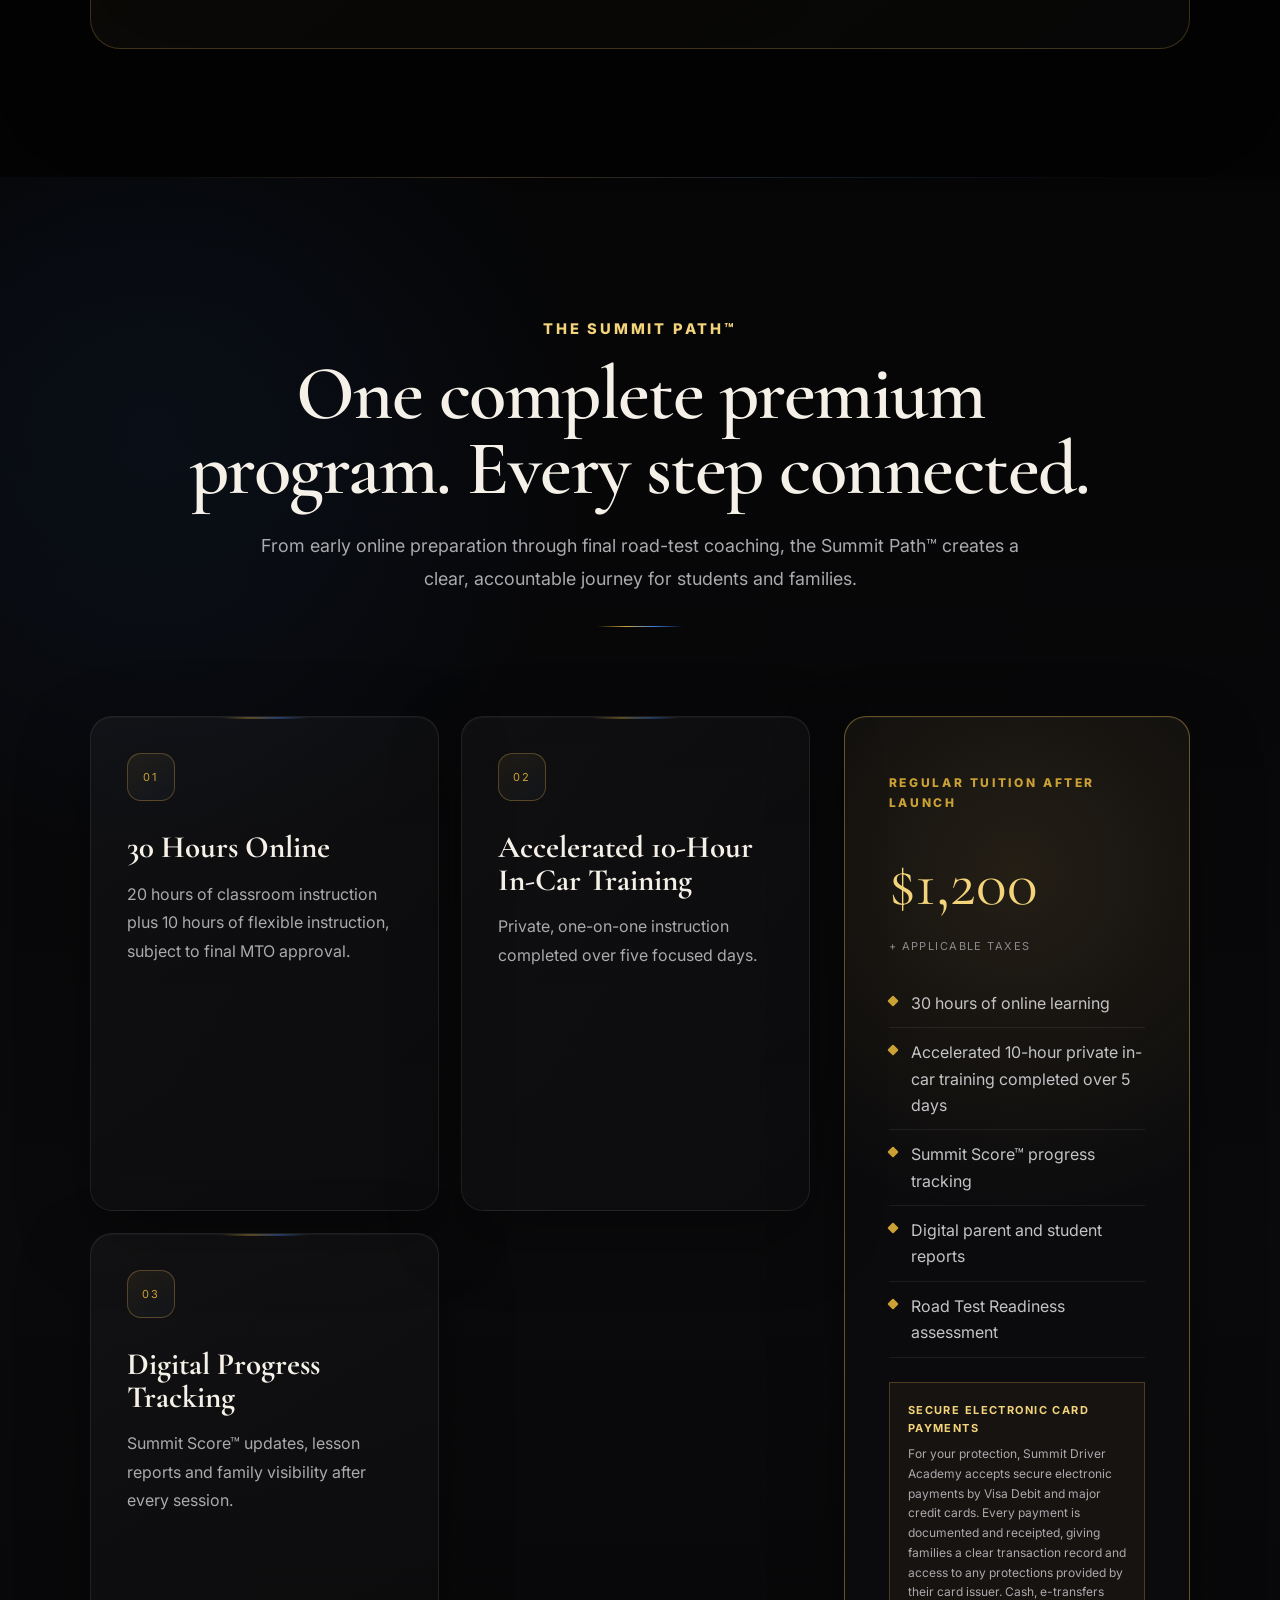
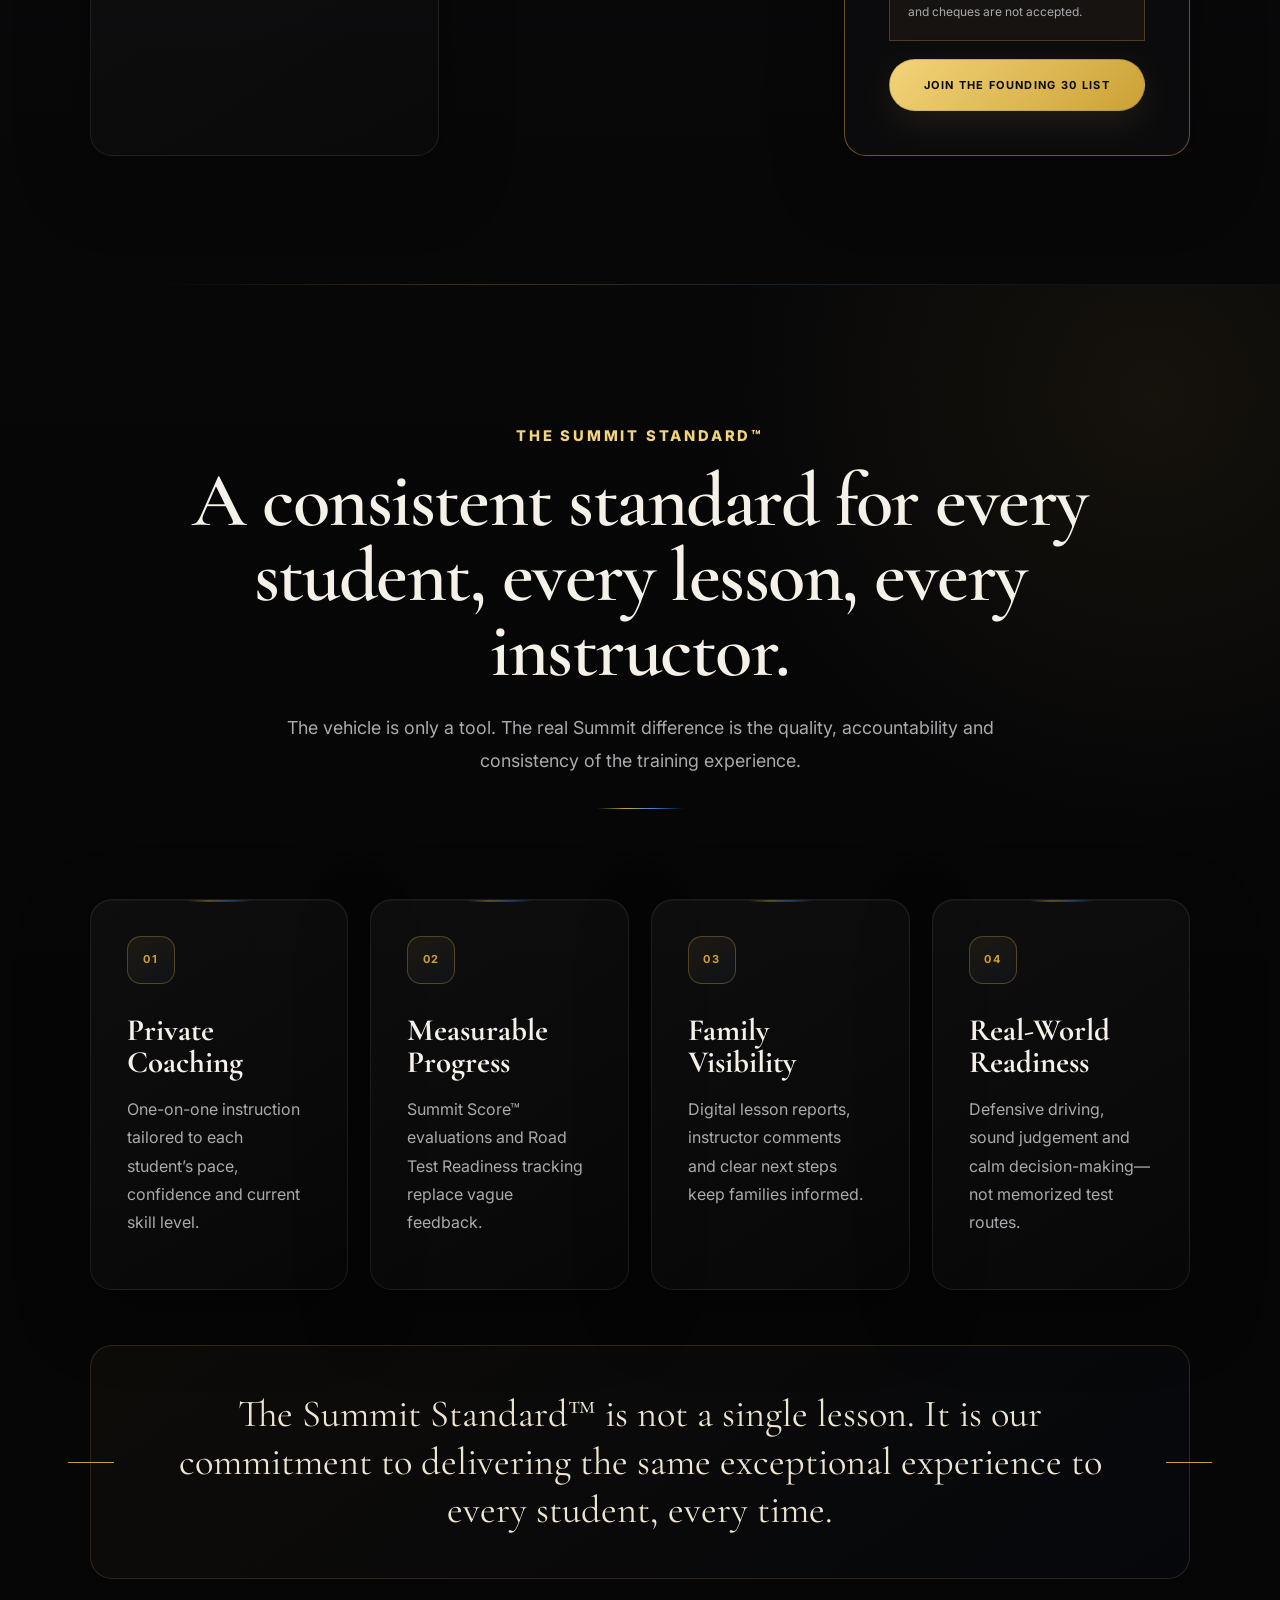
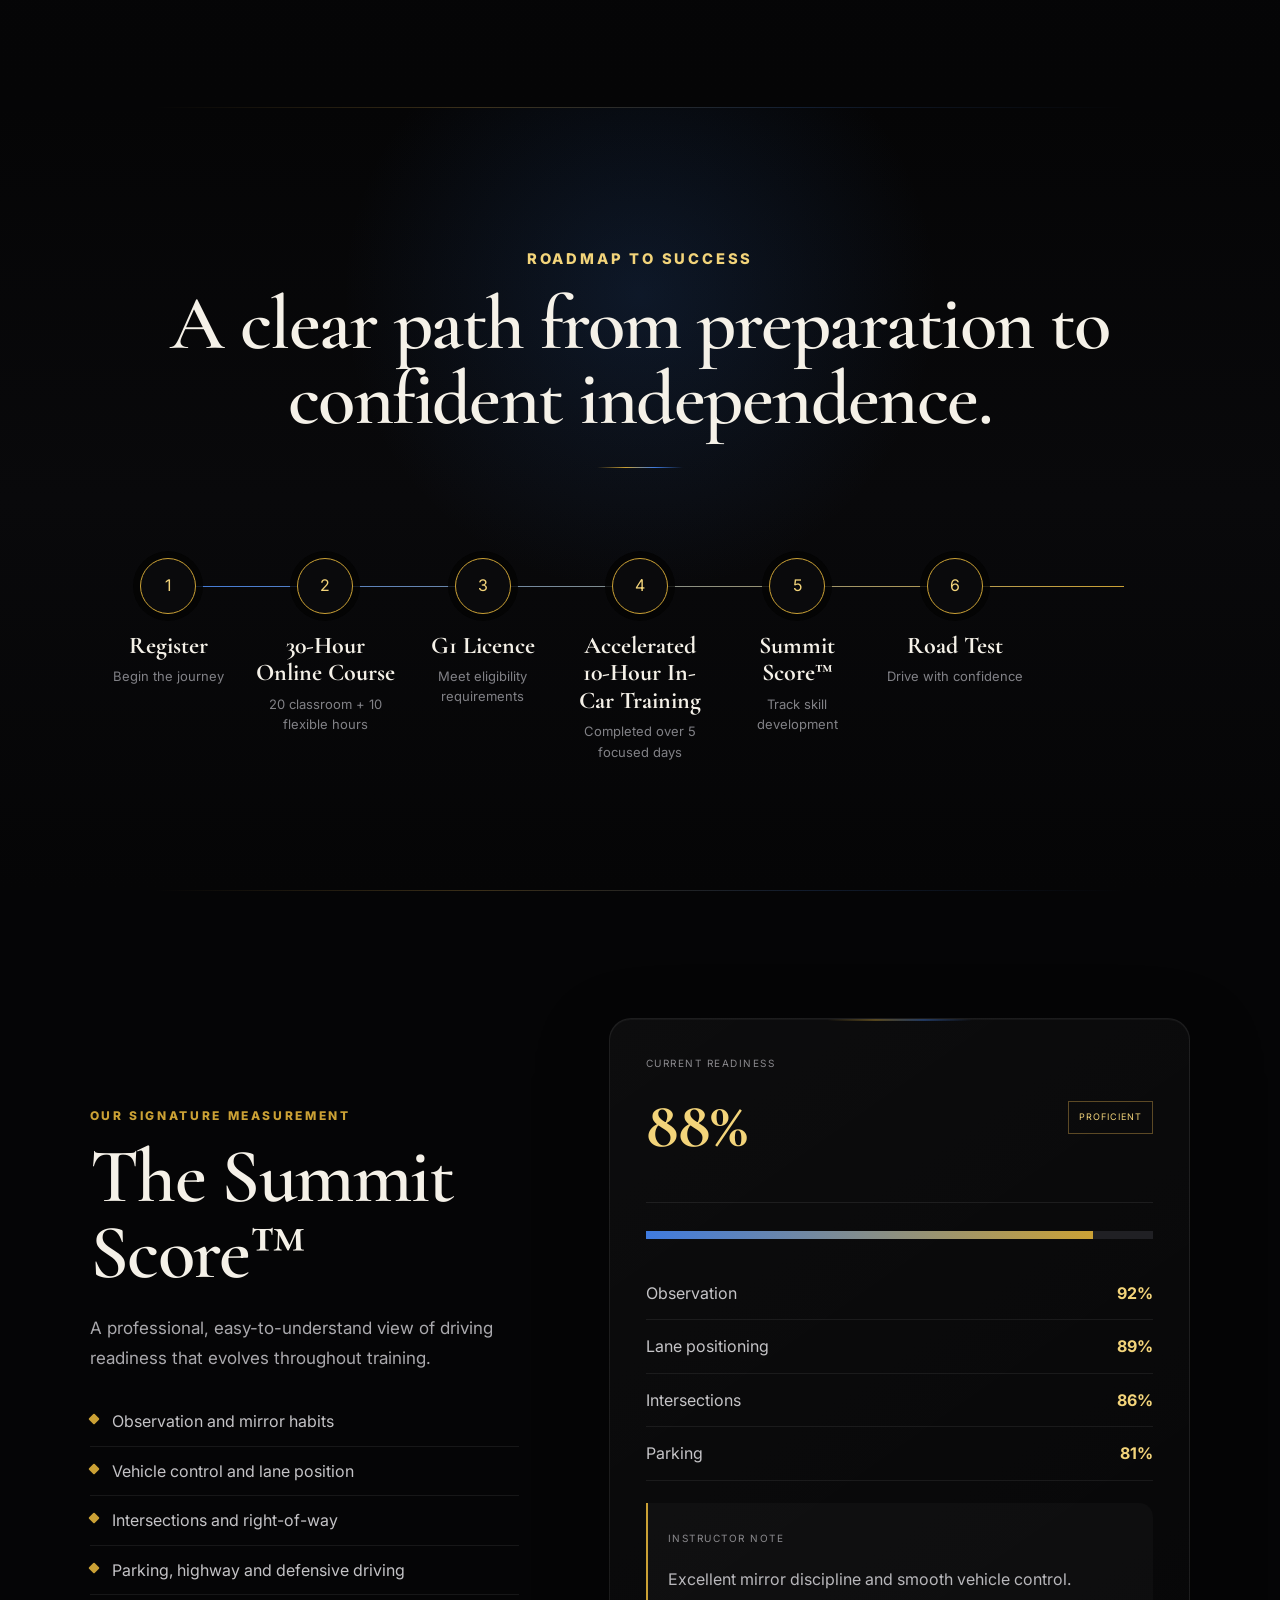
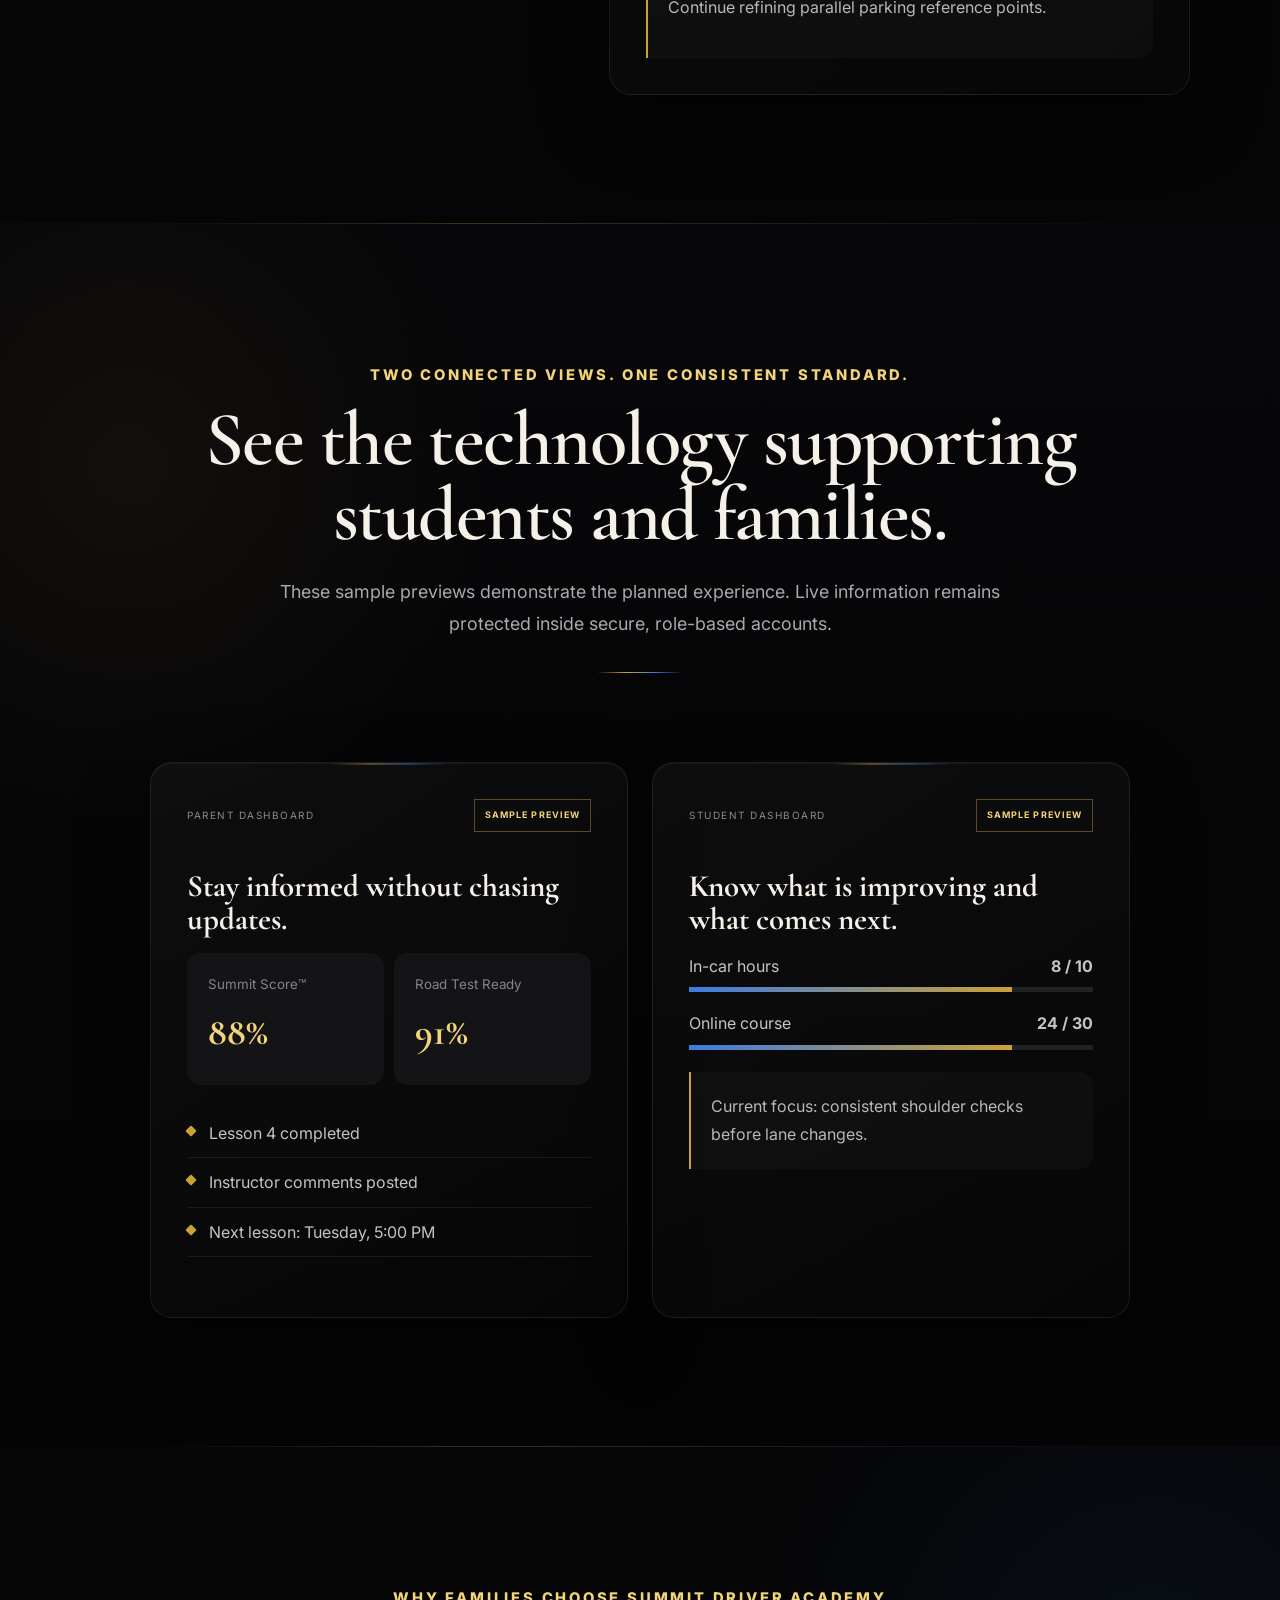
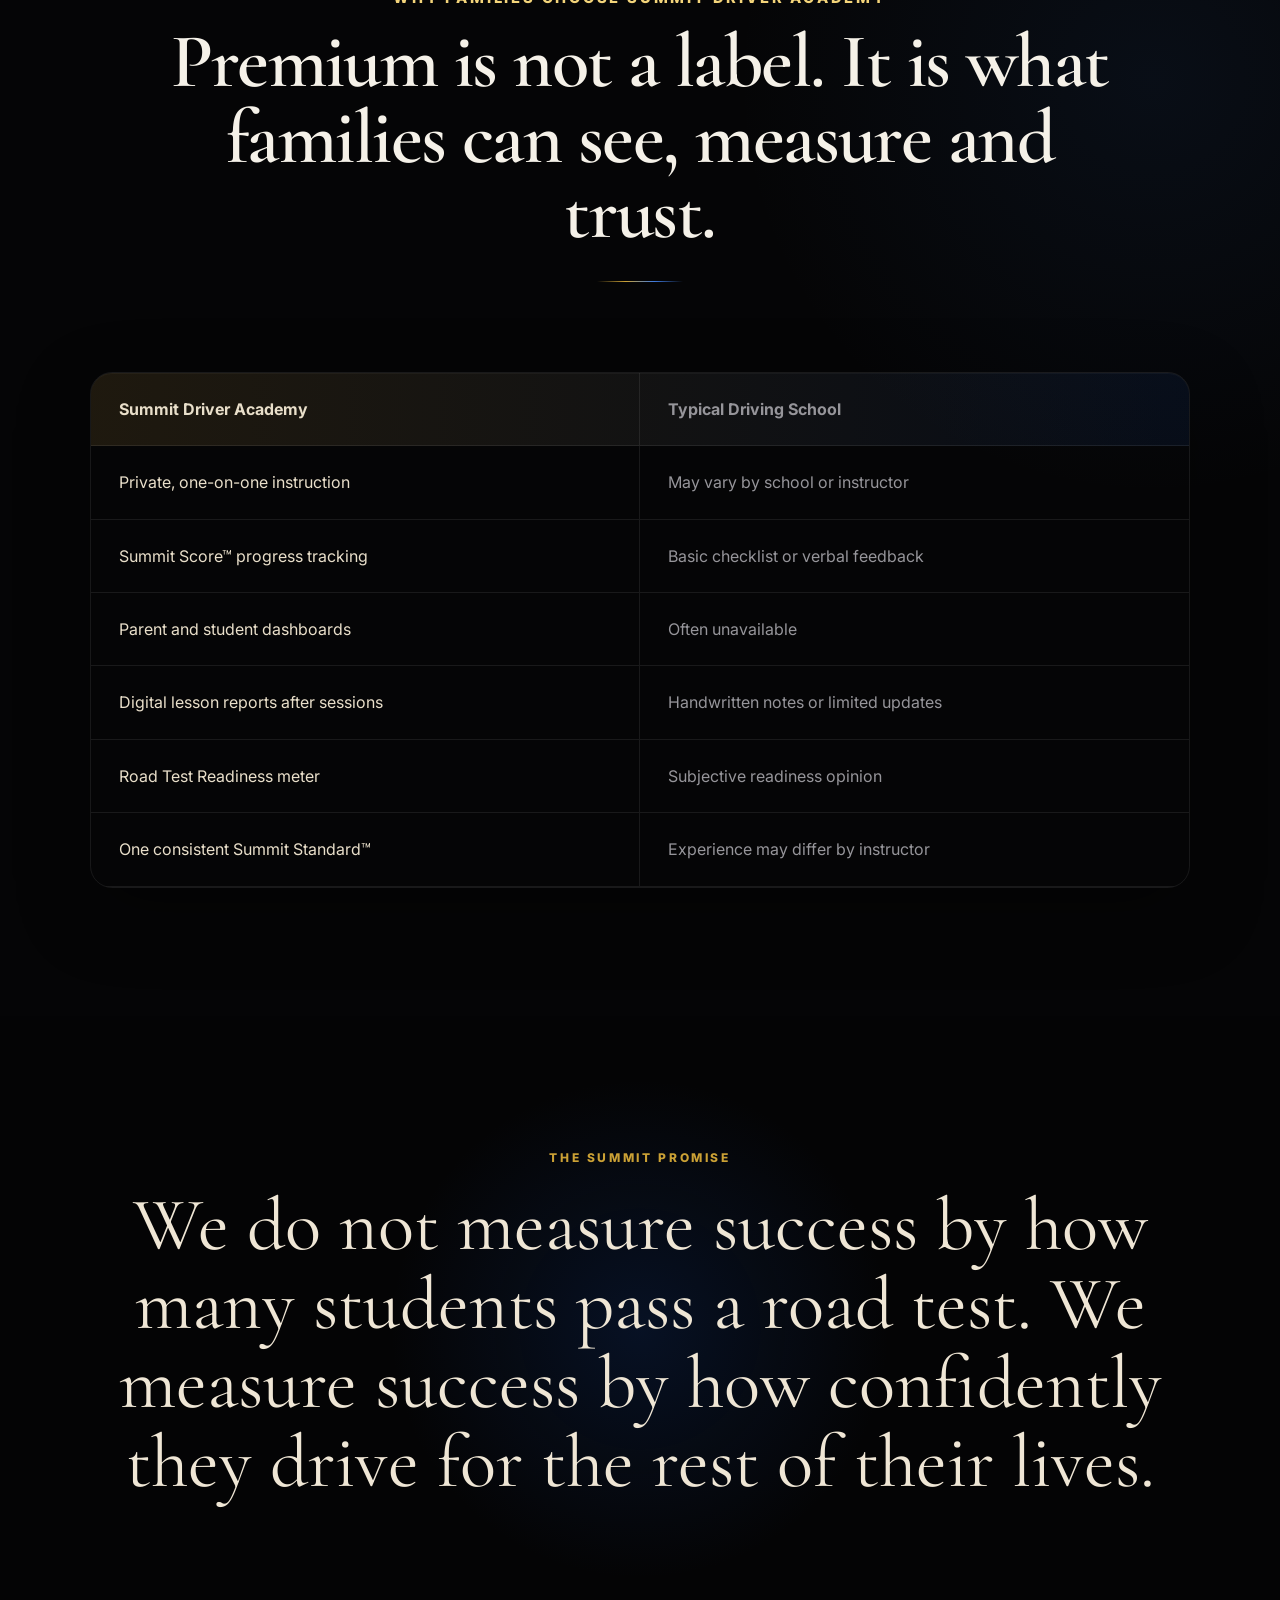
==== commit 66f8296f: "Load Founding 30 counter without stale cache" ====
--- a/index.html
+++ b/index.html
@@ -273,6 +273,6 @@
 <nav aria-label="Footer navigation" class="footer-links"><a href="#path">Program</a><a href="#families">Why Summit</a><a href="#team">Team</a><a href="#faq">FAQ</a><a href="#contact">Contact</a><a href="privacy.html">Privacy</a><a href="enrollment-policy.html">Enrollment Policy</a></nav>
 </footer>
 <script>window.SUMMIT_REGISTRATION = { endpoint: "https://zrnylkqtofjitxtykhxq.supabase.co/functions/v1/register", availabilityEndpoint: "https://zrnylkqtofjitxtykhxq.supabase.co/functions/v1/founding-availability" };</script>
-<script src="script.js"></script>
+<script src="script.js?v=20260826-founding-counter"></script>
 </body>
 </html>
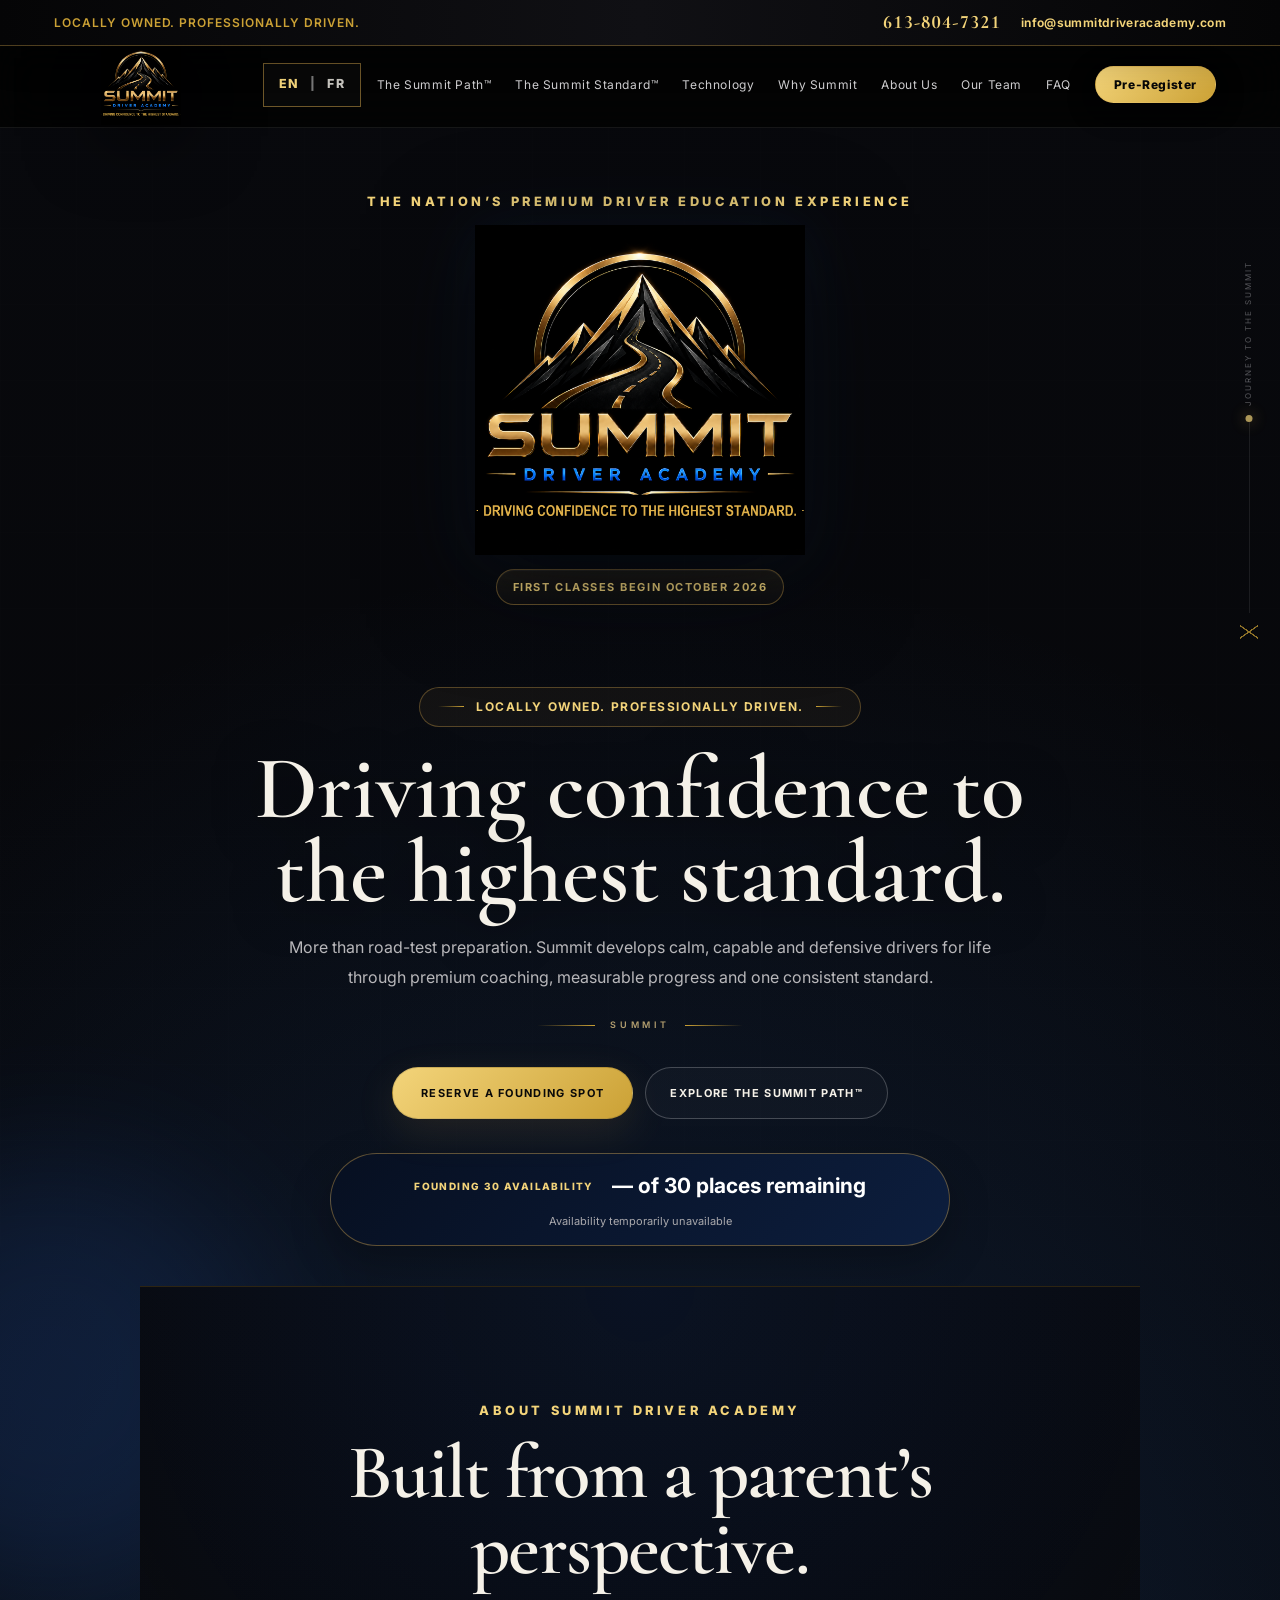
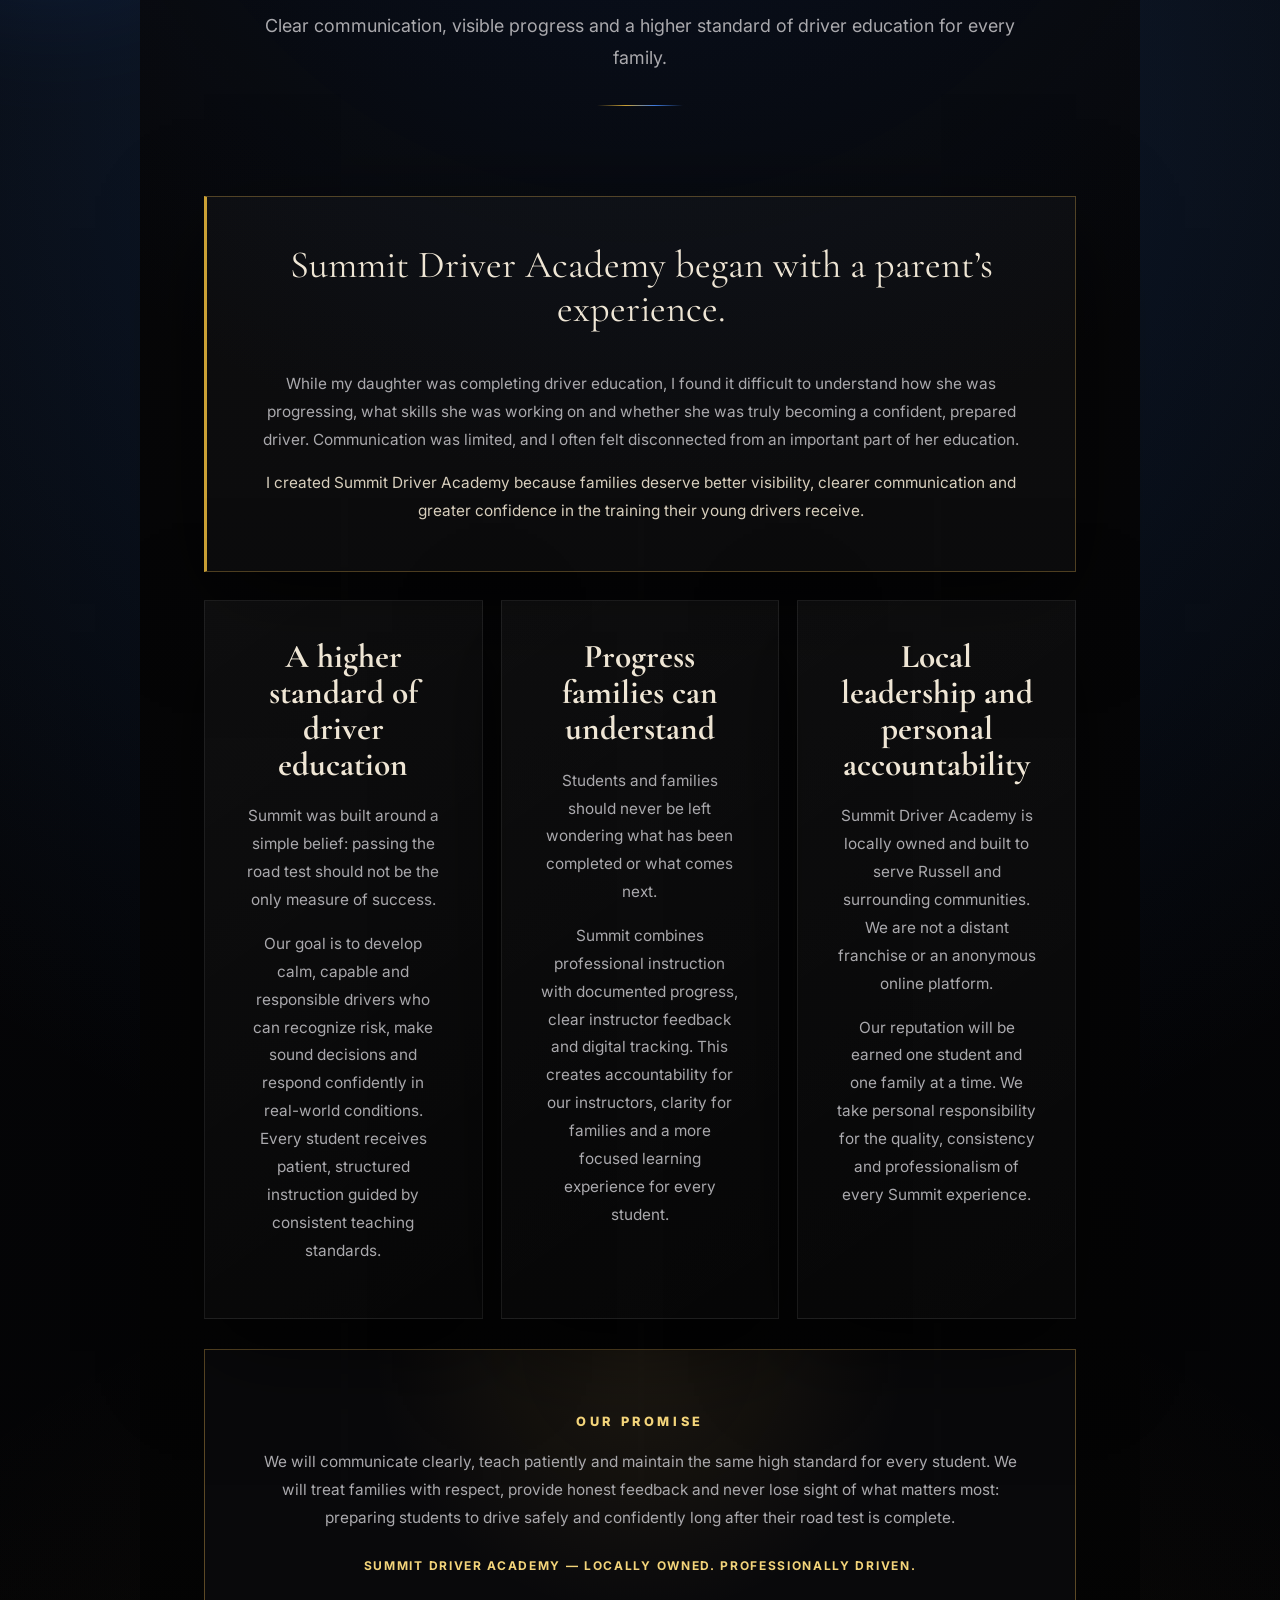
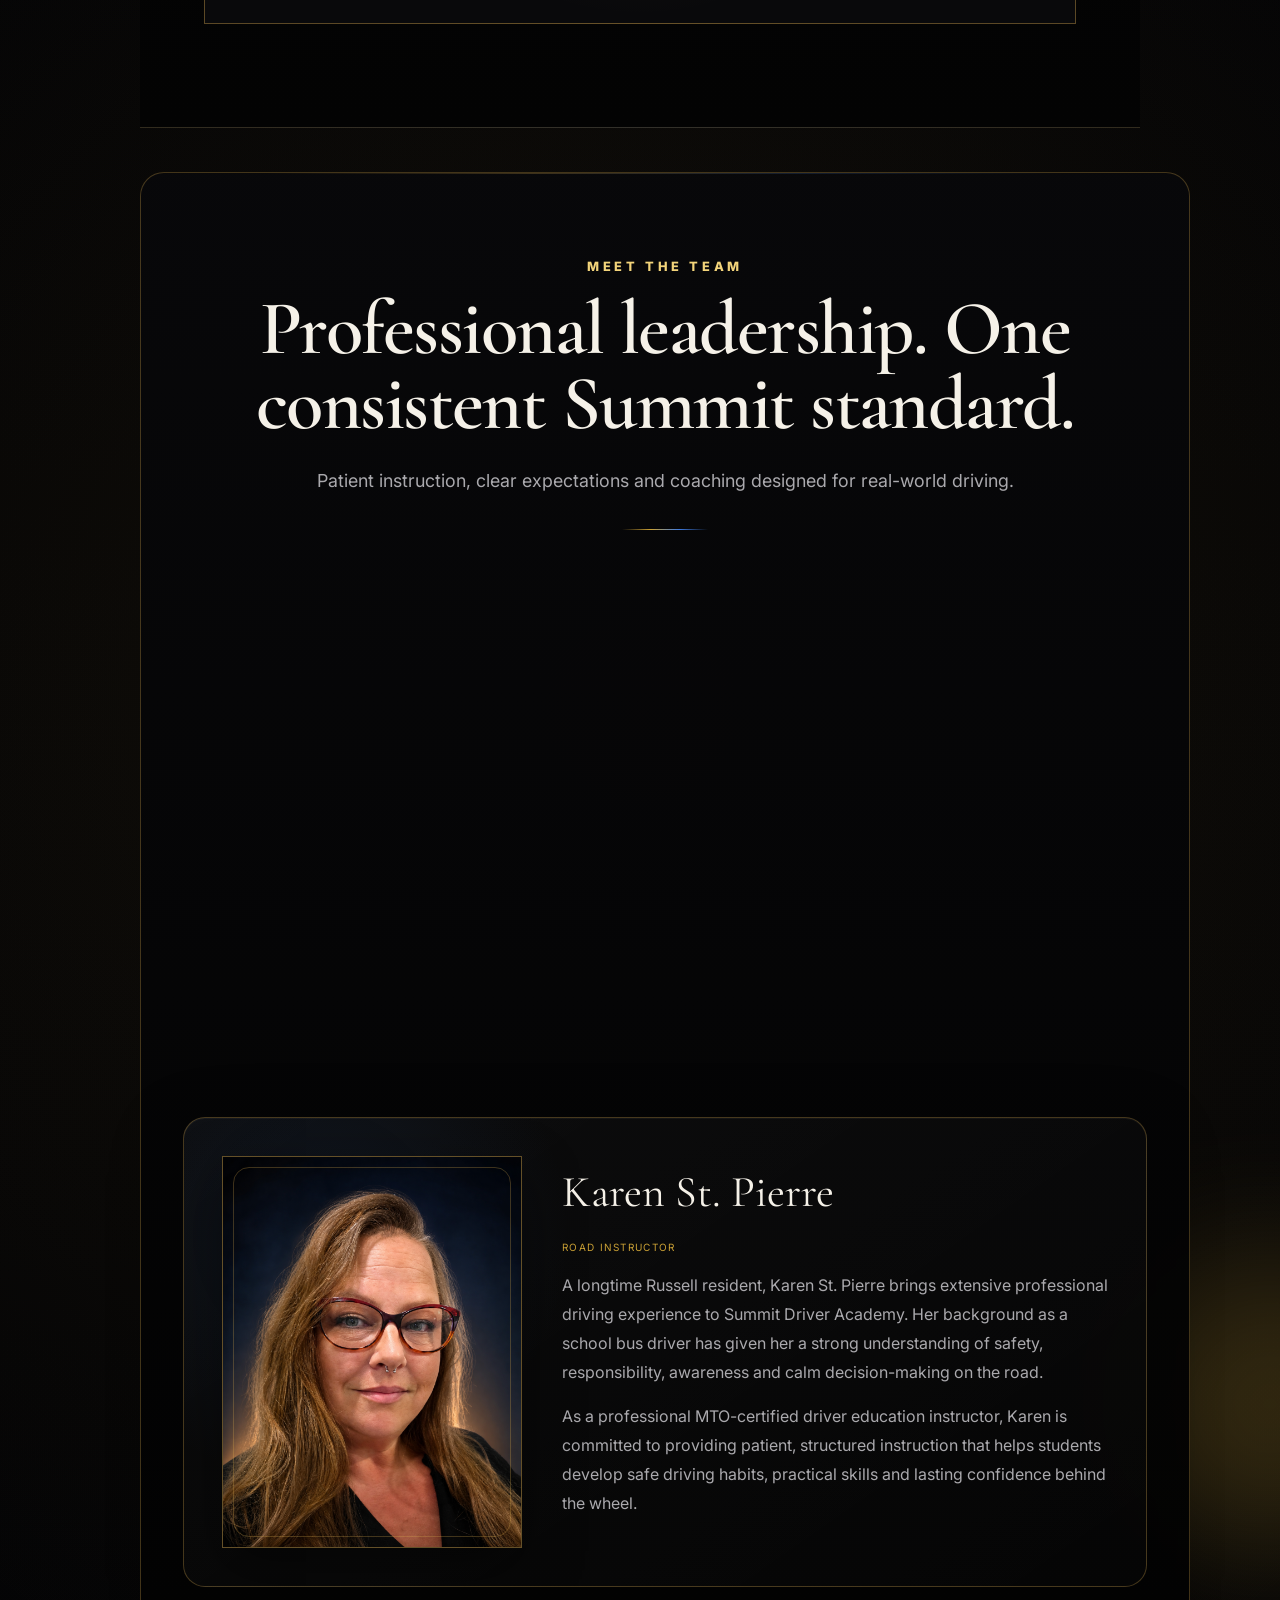
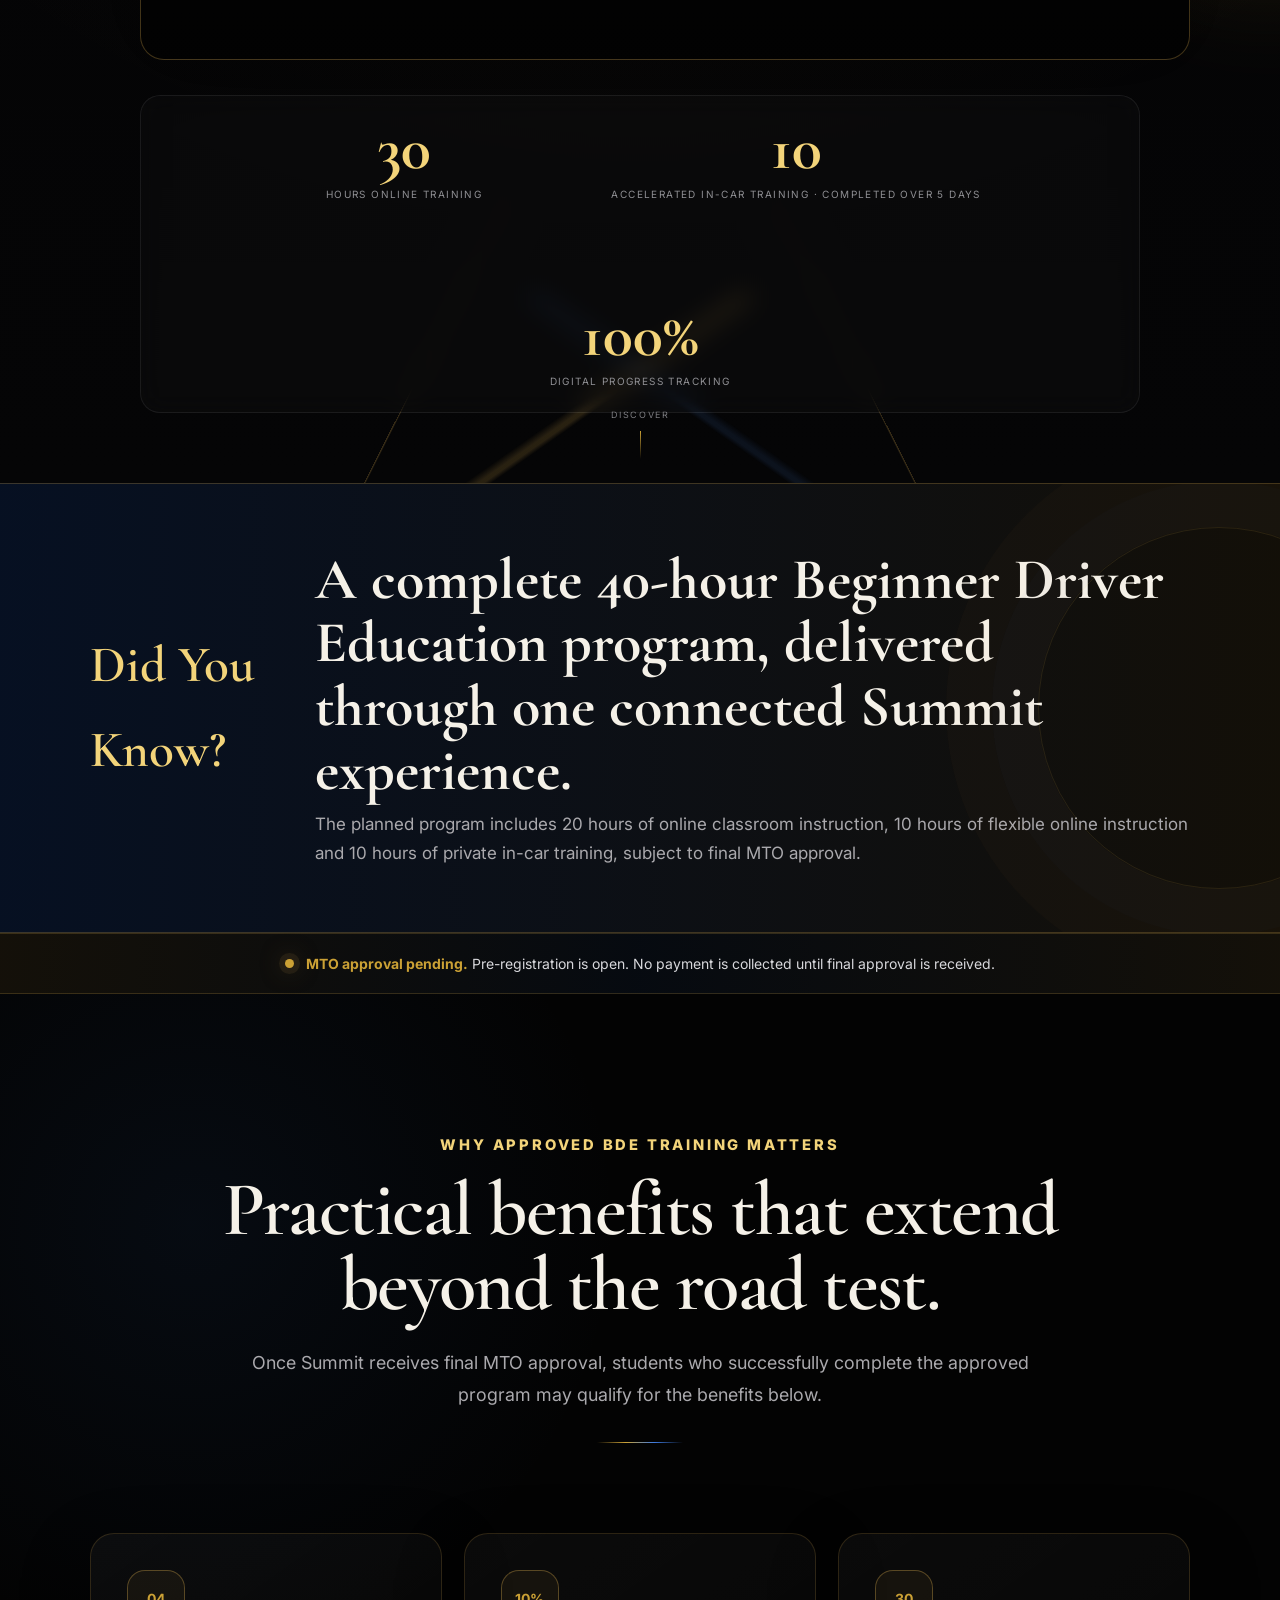
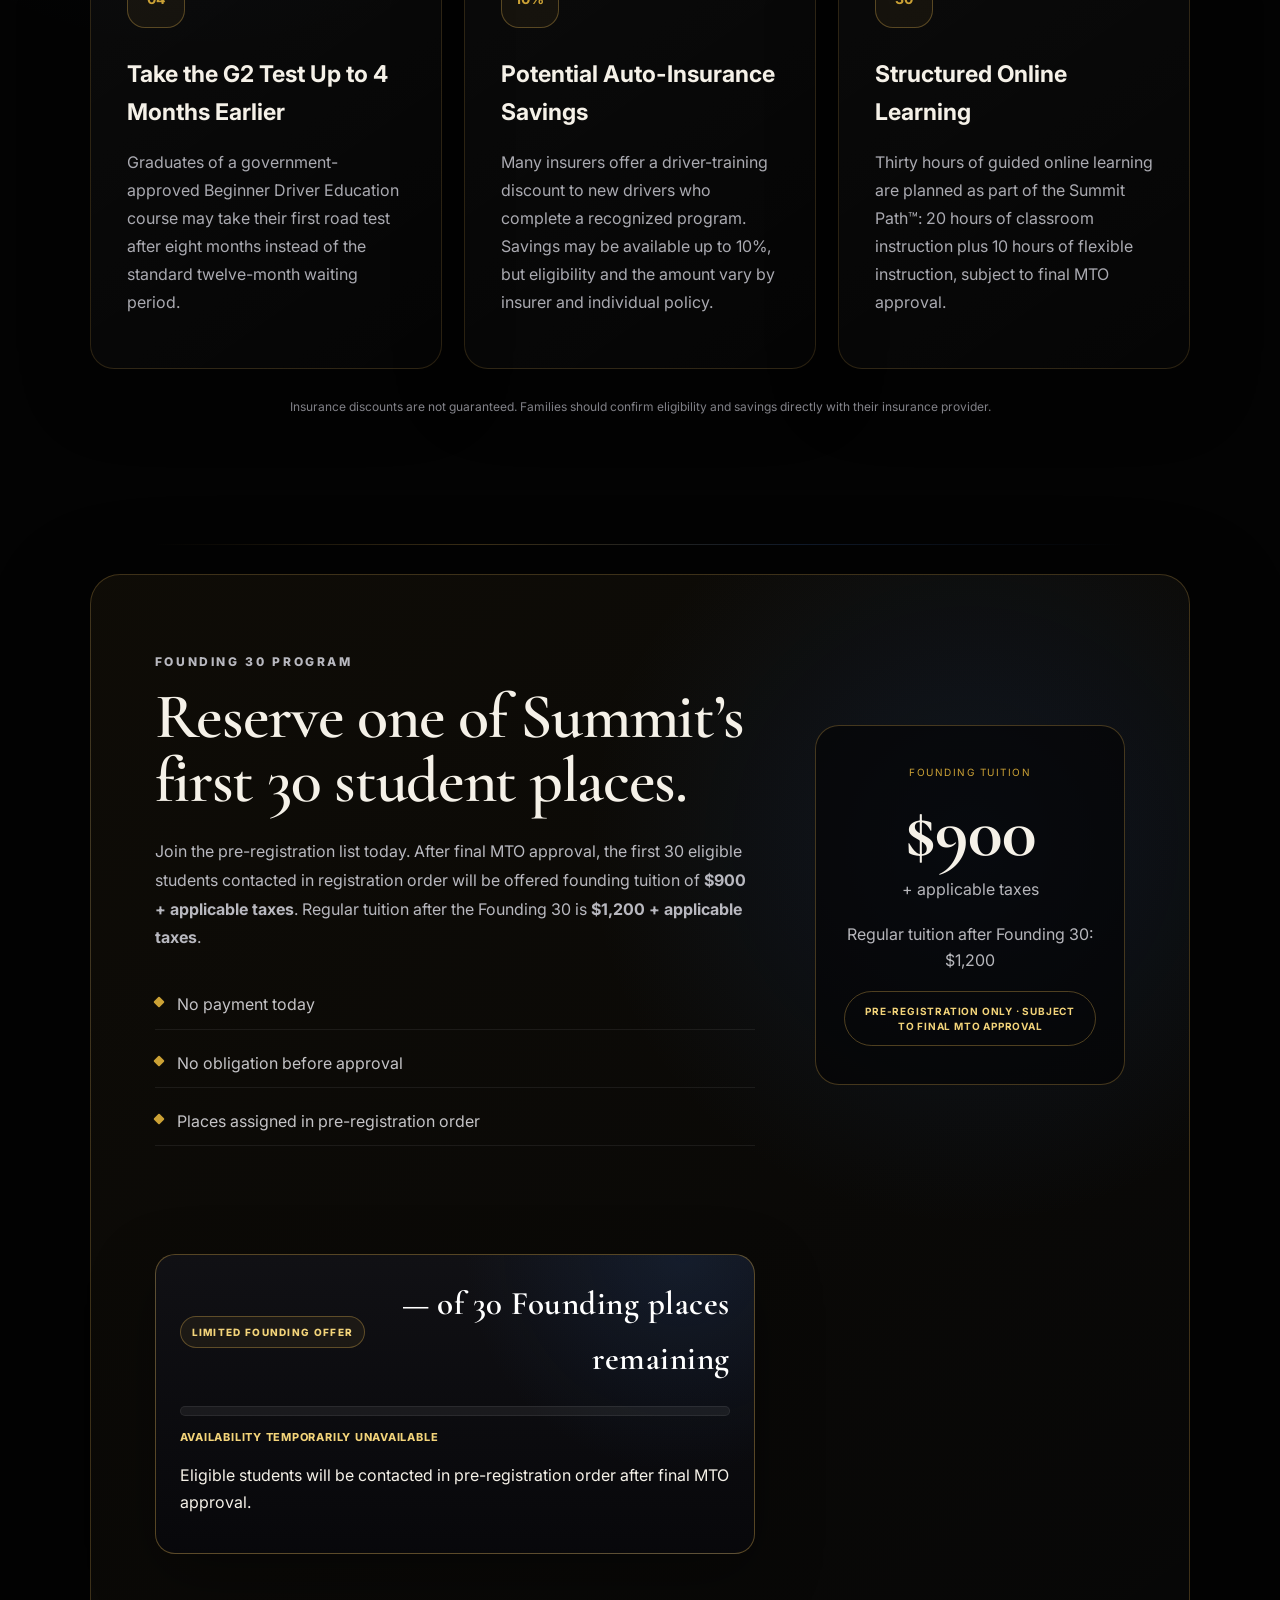
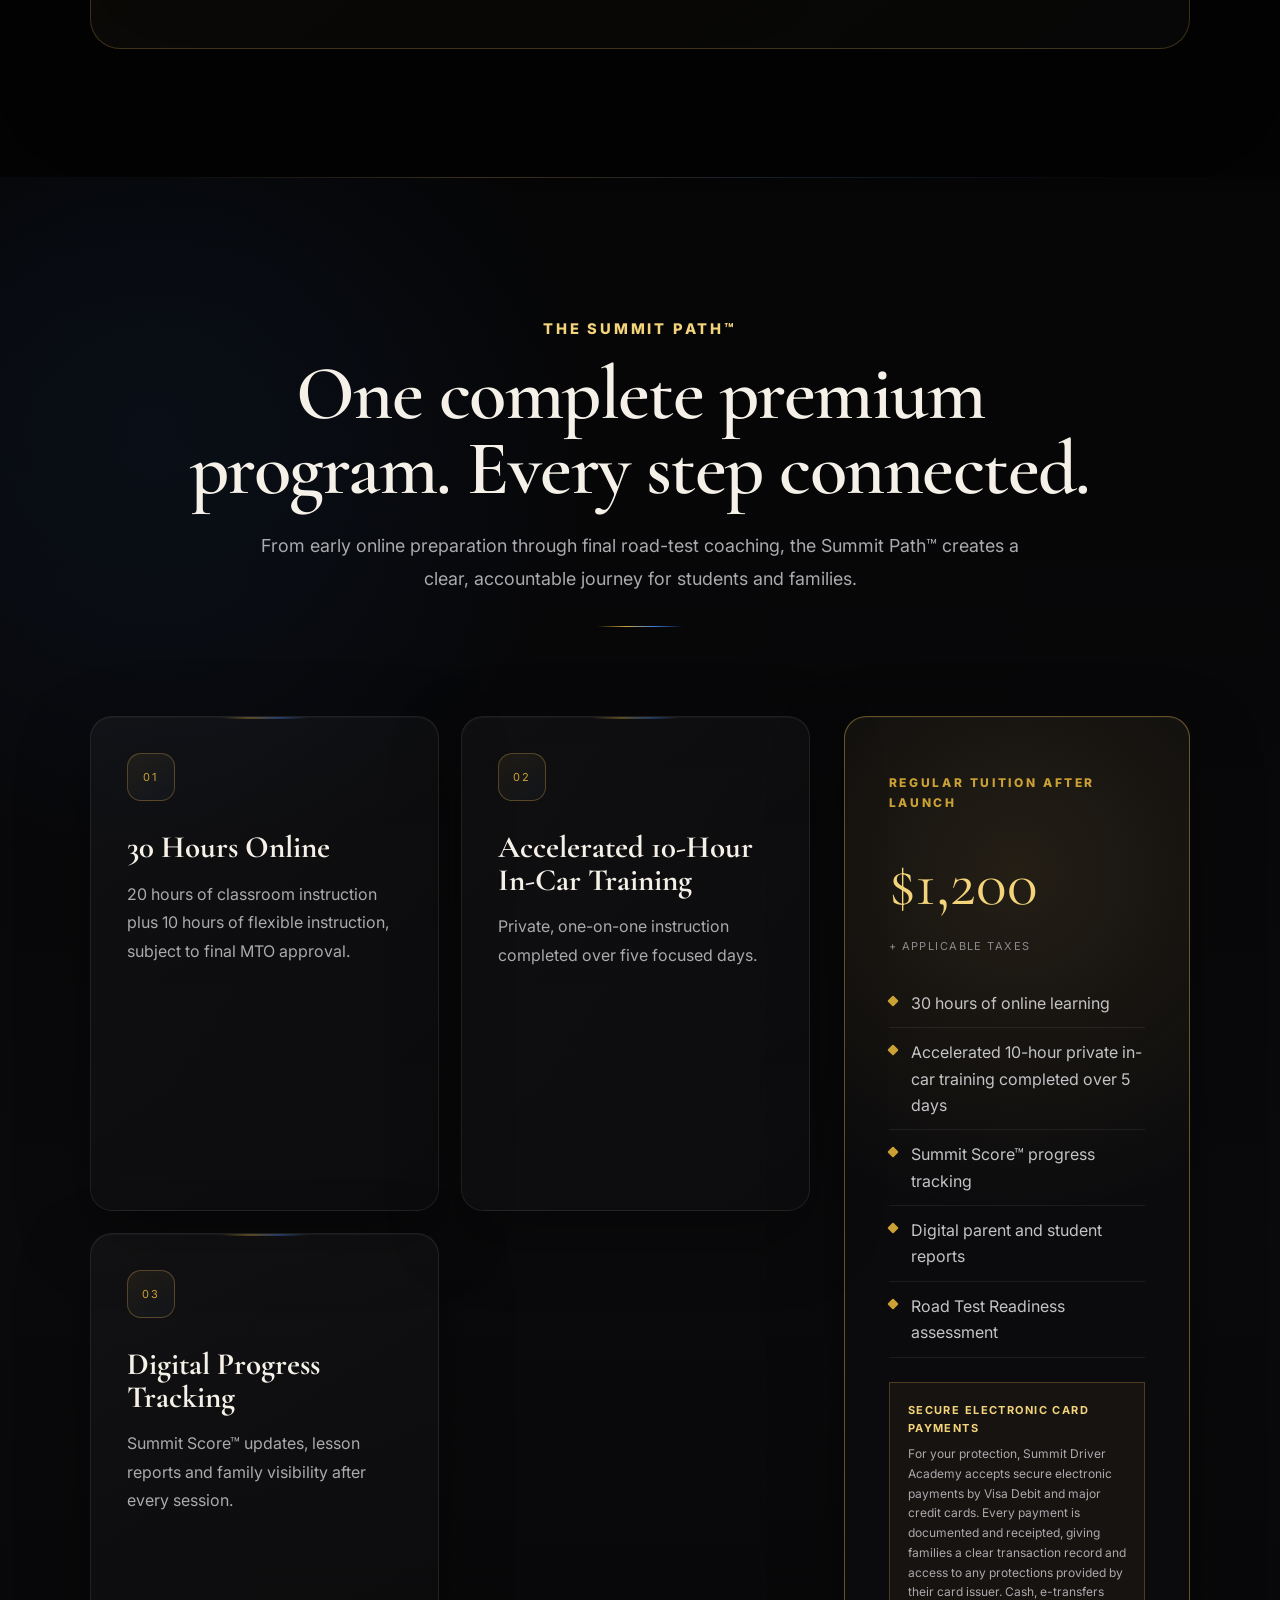
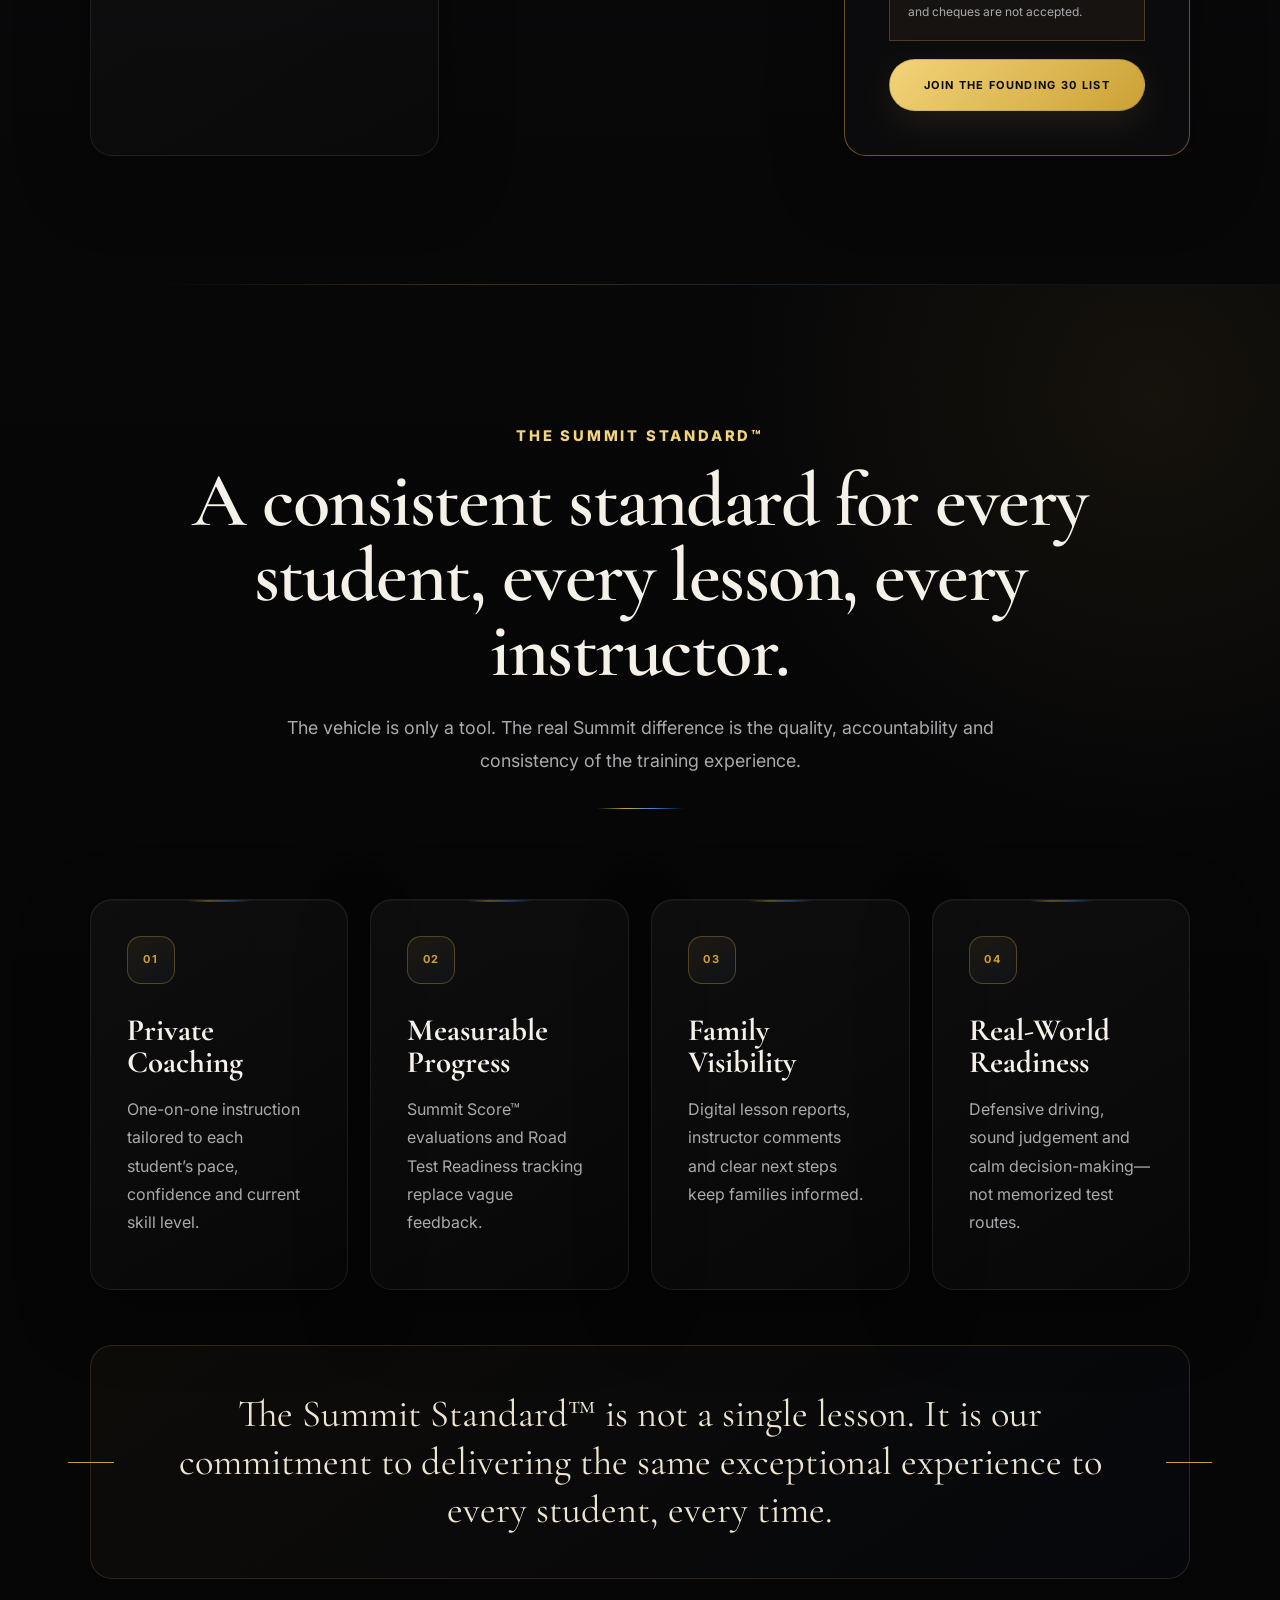
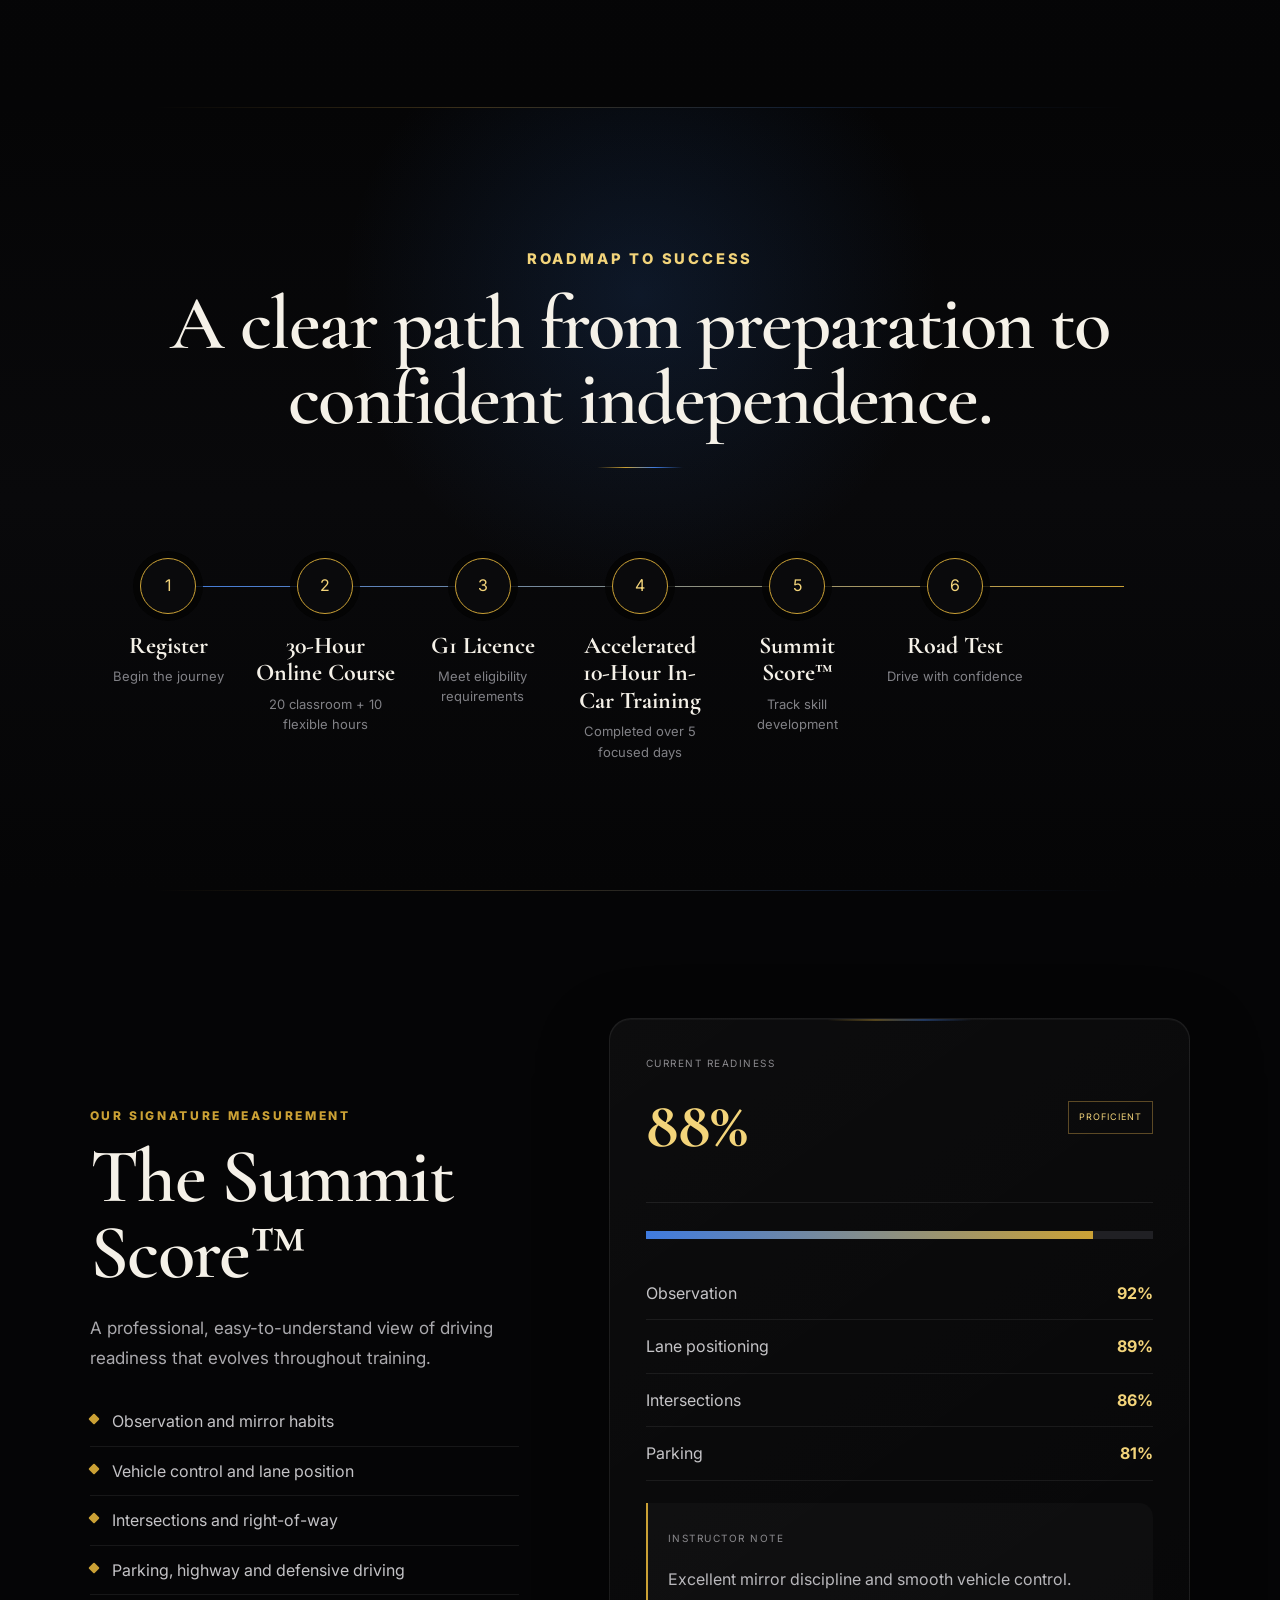
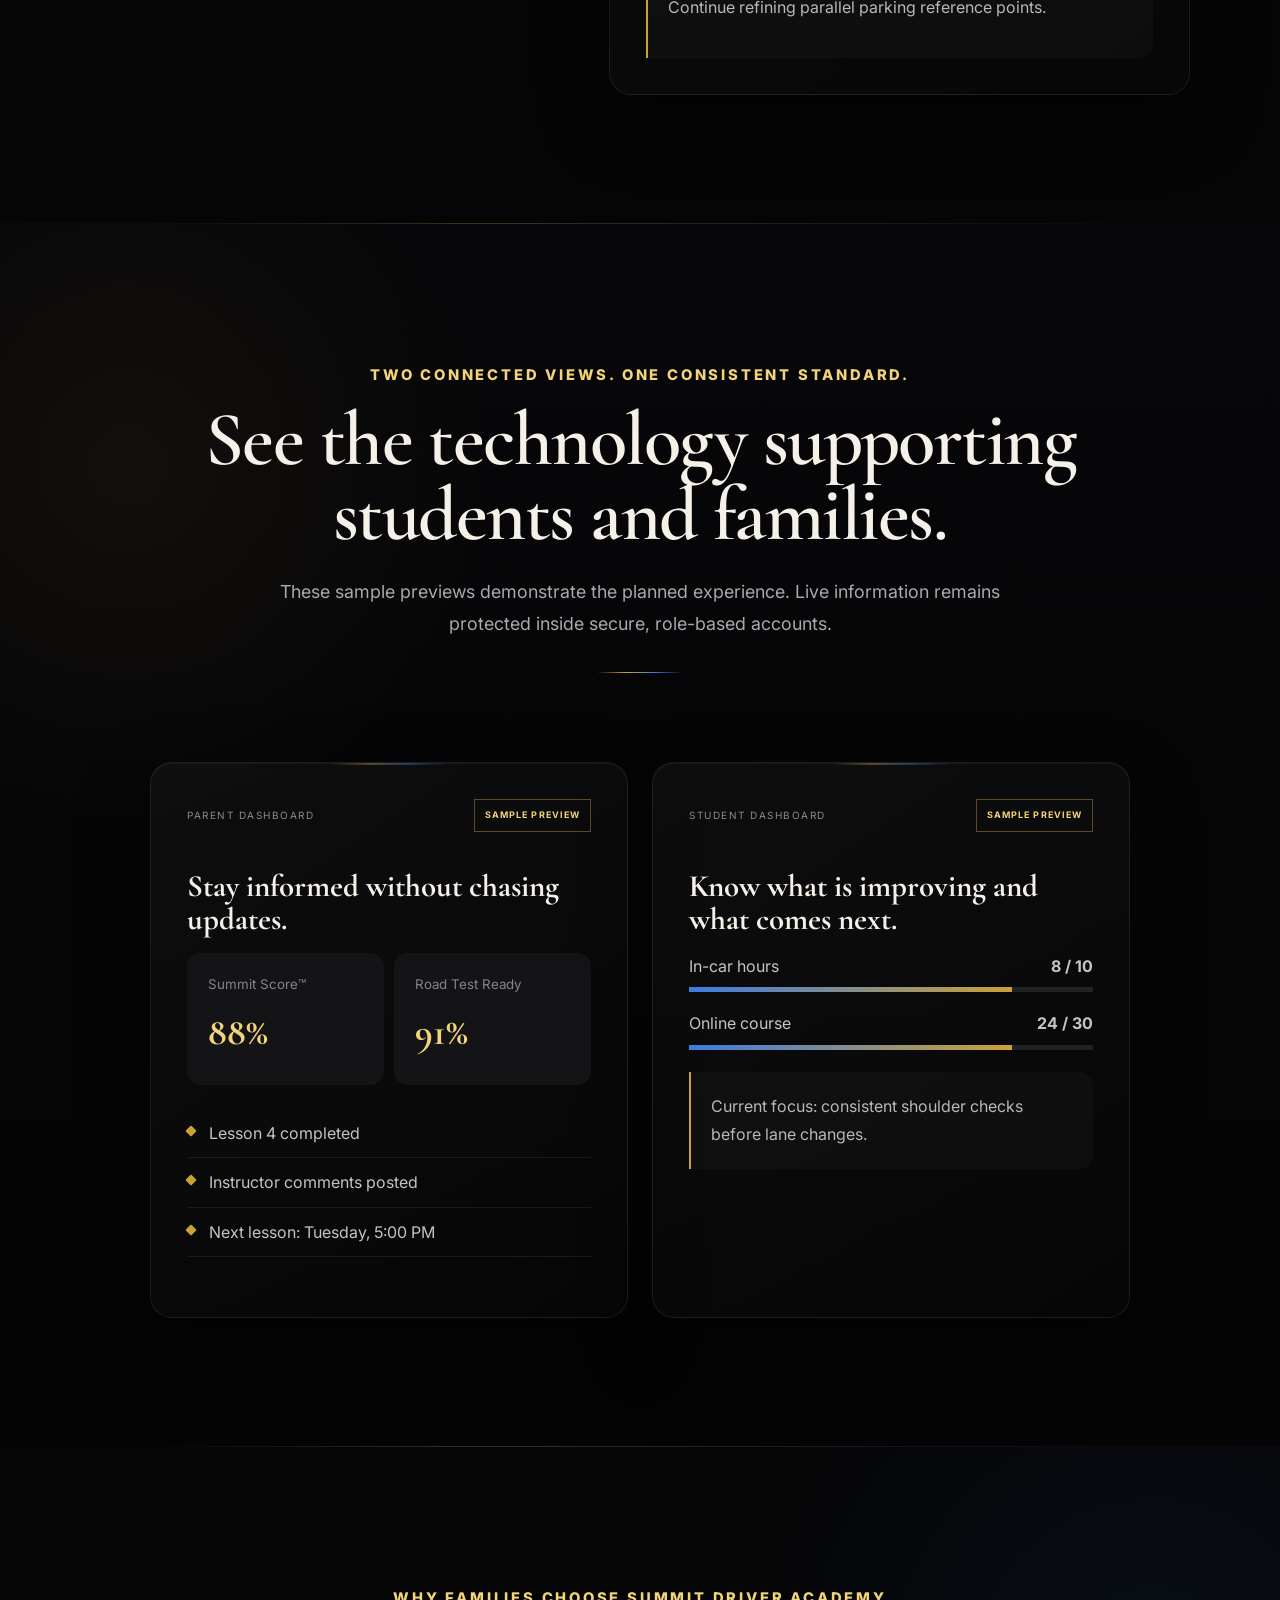
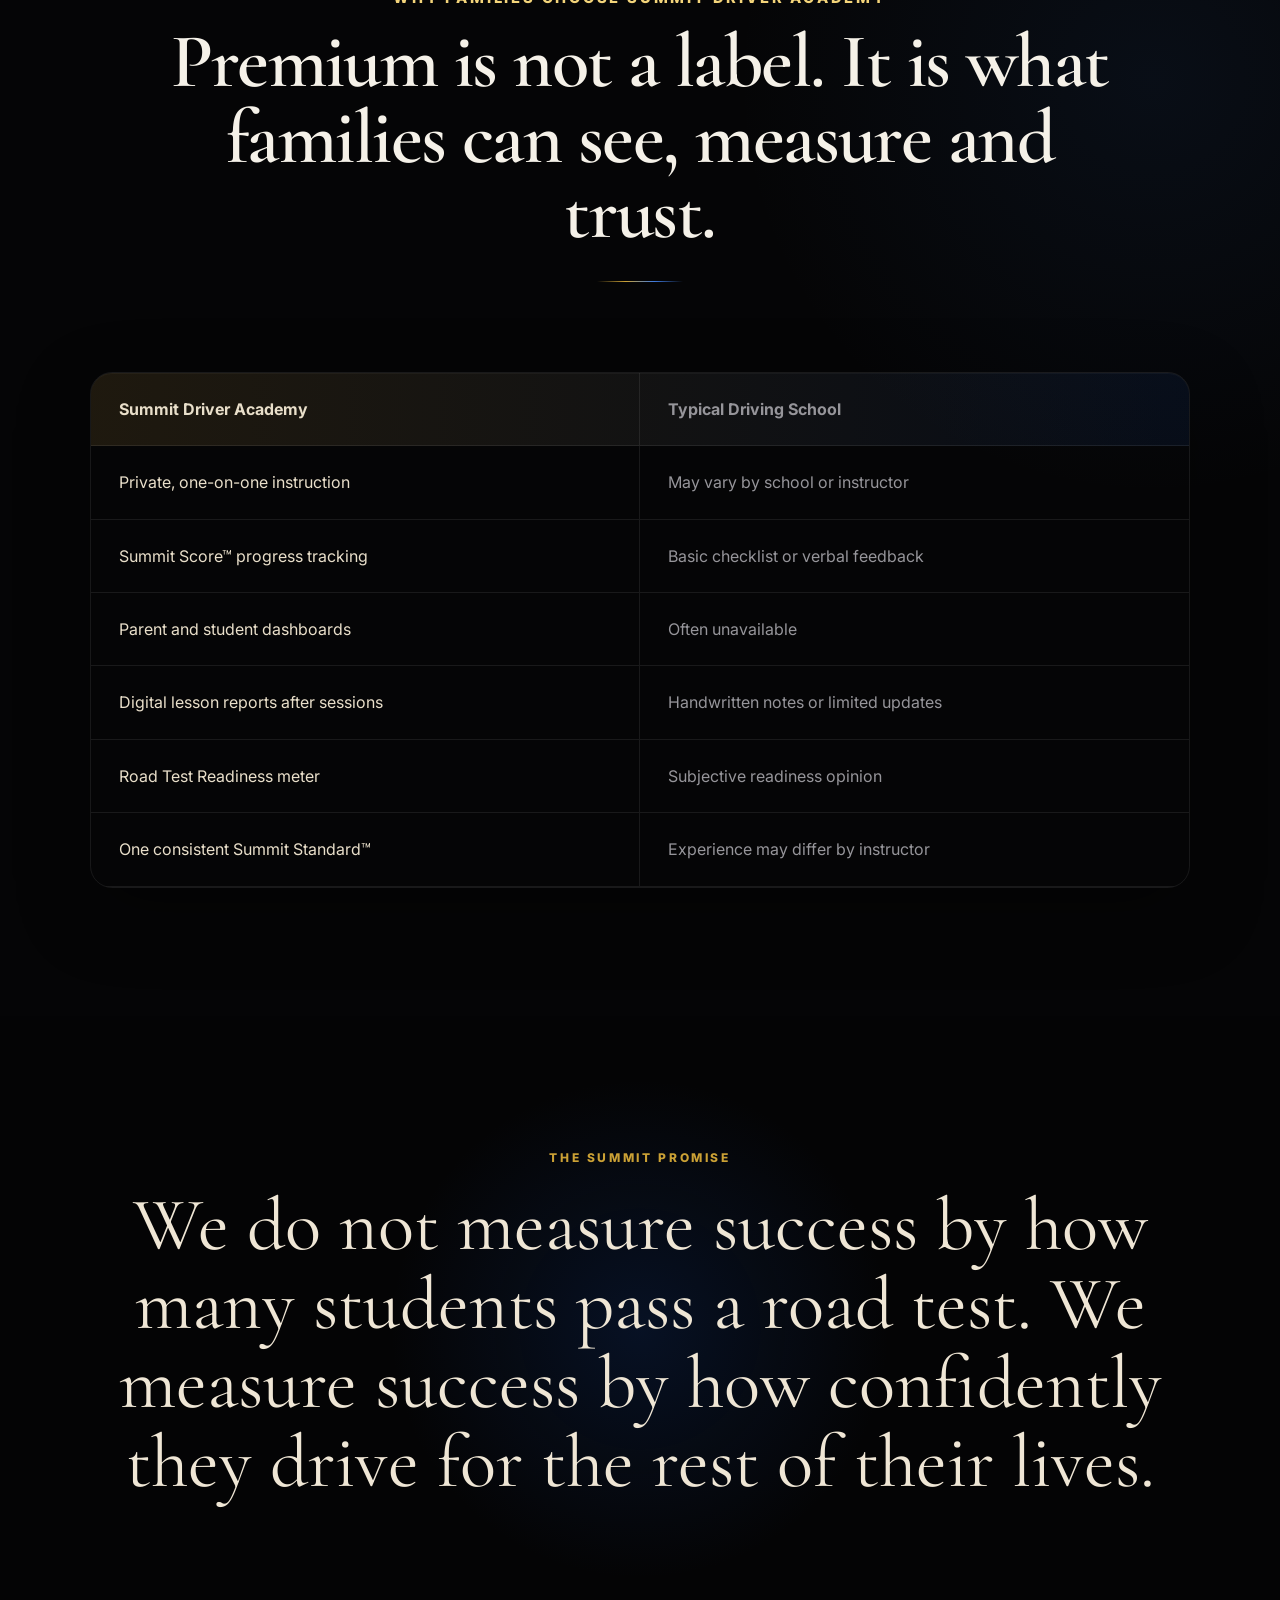
==== commit 93af0f65: "Route parent invitations into family portal" ====
--- a/index.html
+++ b/index.html
@@ -2,6 +2,11 @@
 
 <html lang="en">
 <head>
+<script>
+  if (/(?:^|&)type=invite(?:&|$)/.test(location.hash.replace(/^#/, ''))) {
+    location.replace('/parent/' + location.search + location.hash);
+  }
+</script>
   <meta name="google-site-verification" content="ymYVEwKS_wI_VDzBYuymHHFyjjssd9YG1delGJghs8E" />
 <meta charset="utf-8"/>
 <meta content="width=device-width, initial-scale=1" name="viewport"/>
